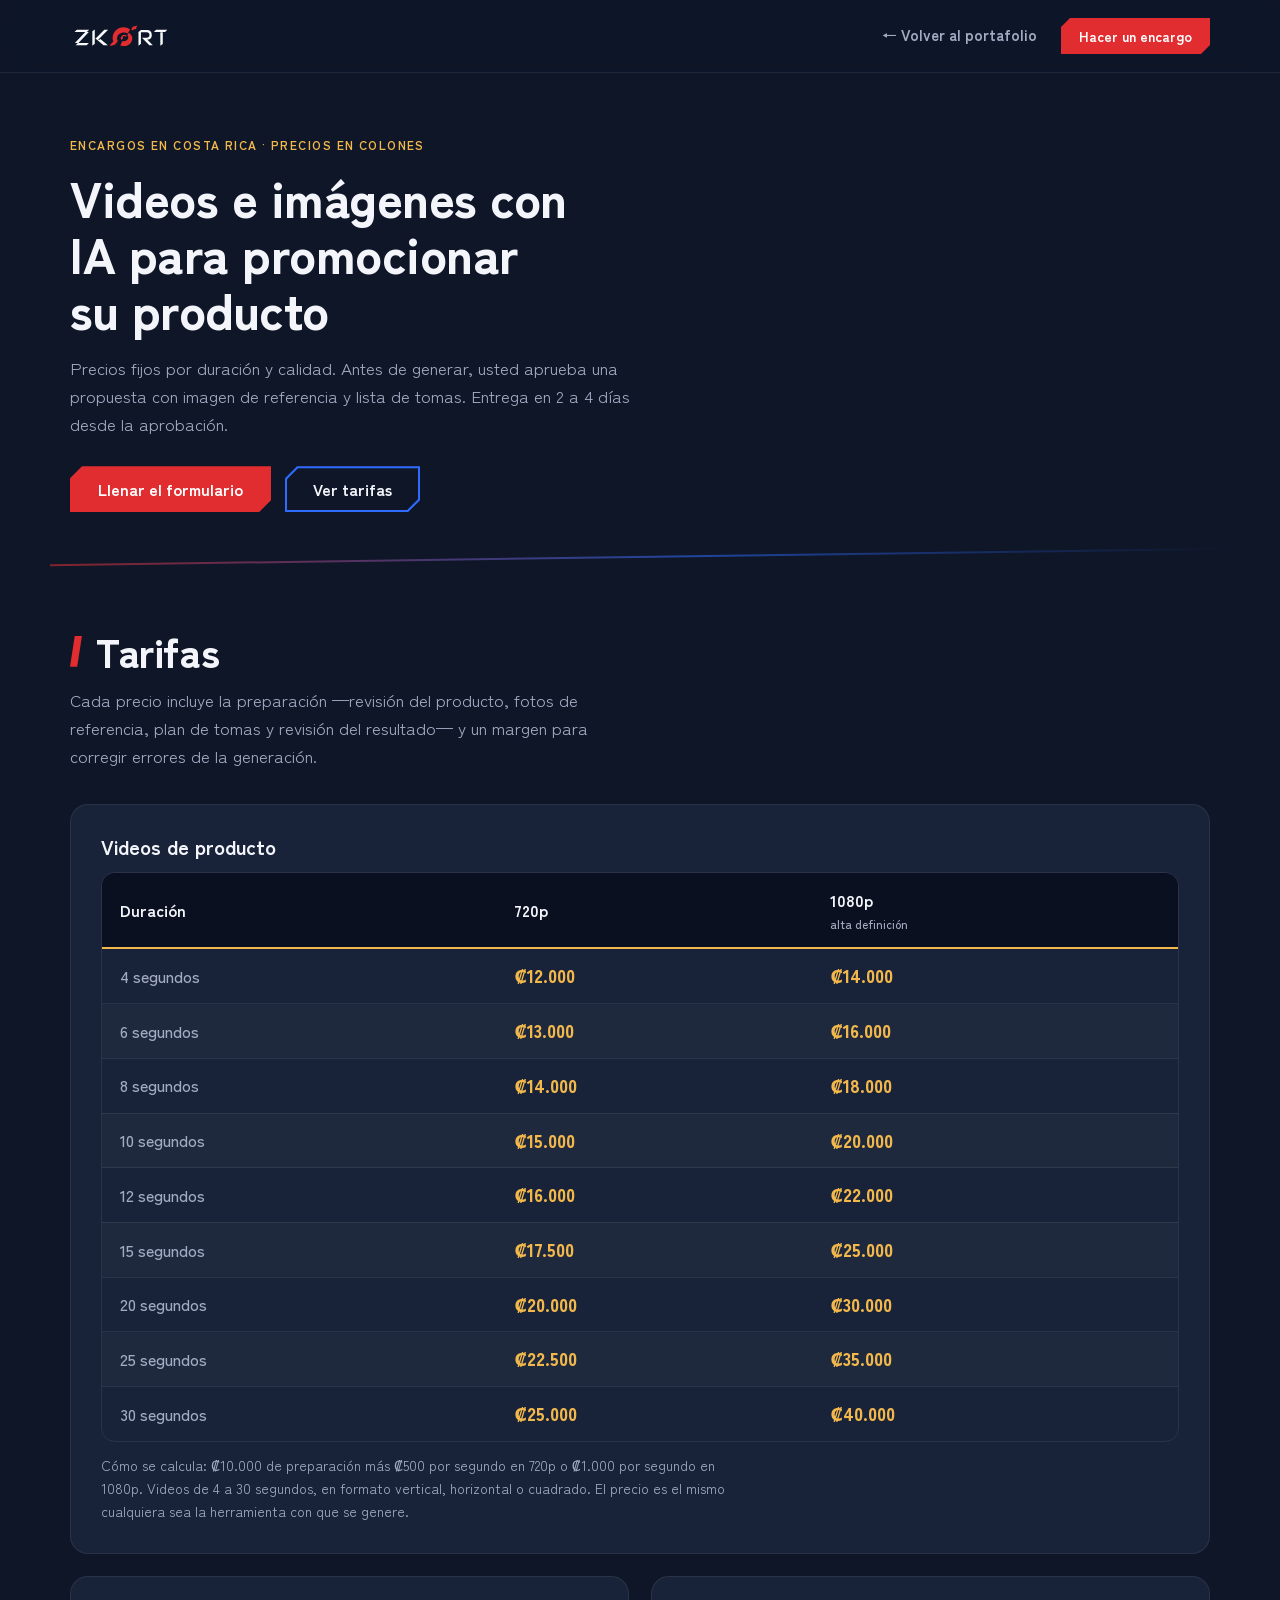
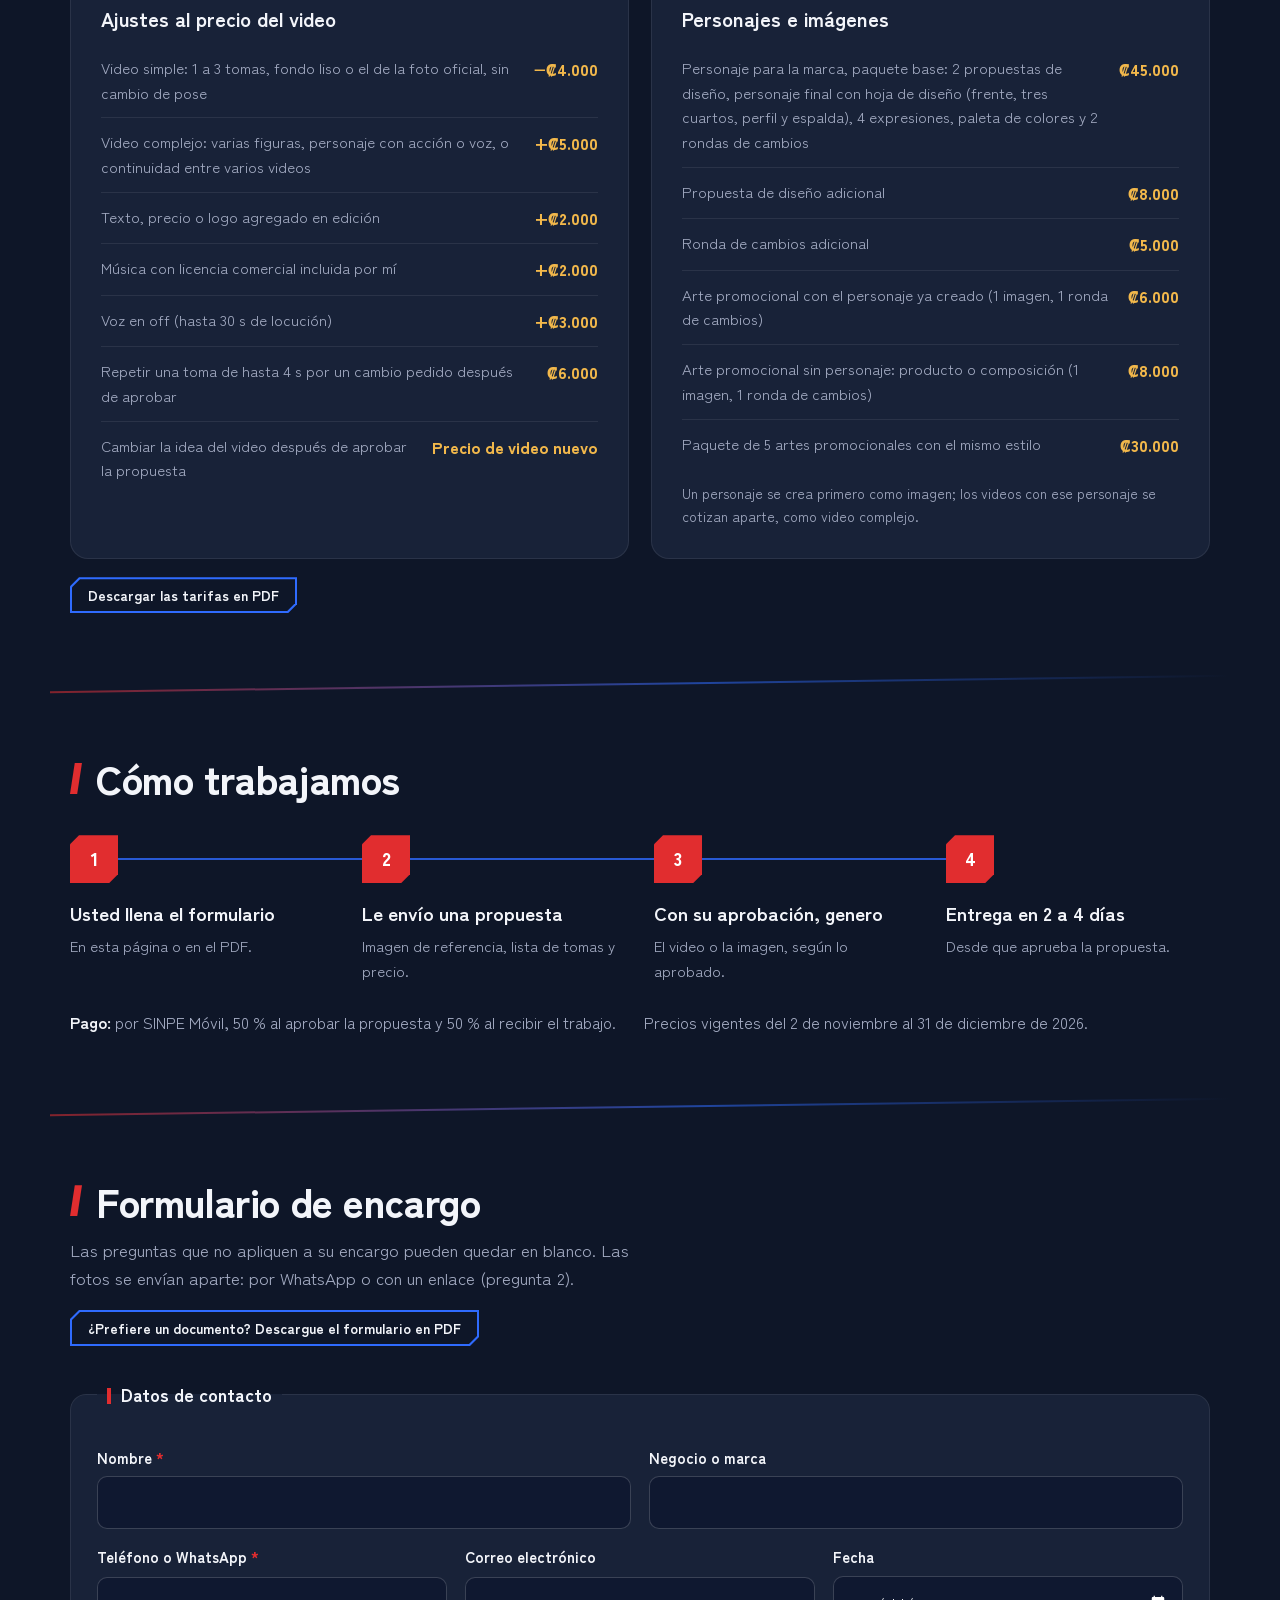
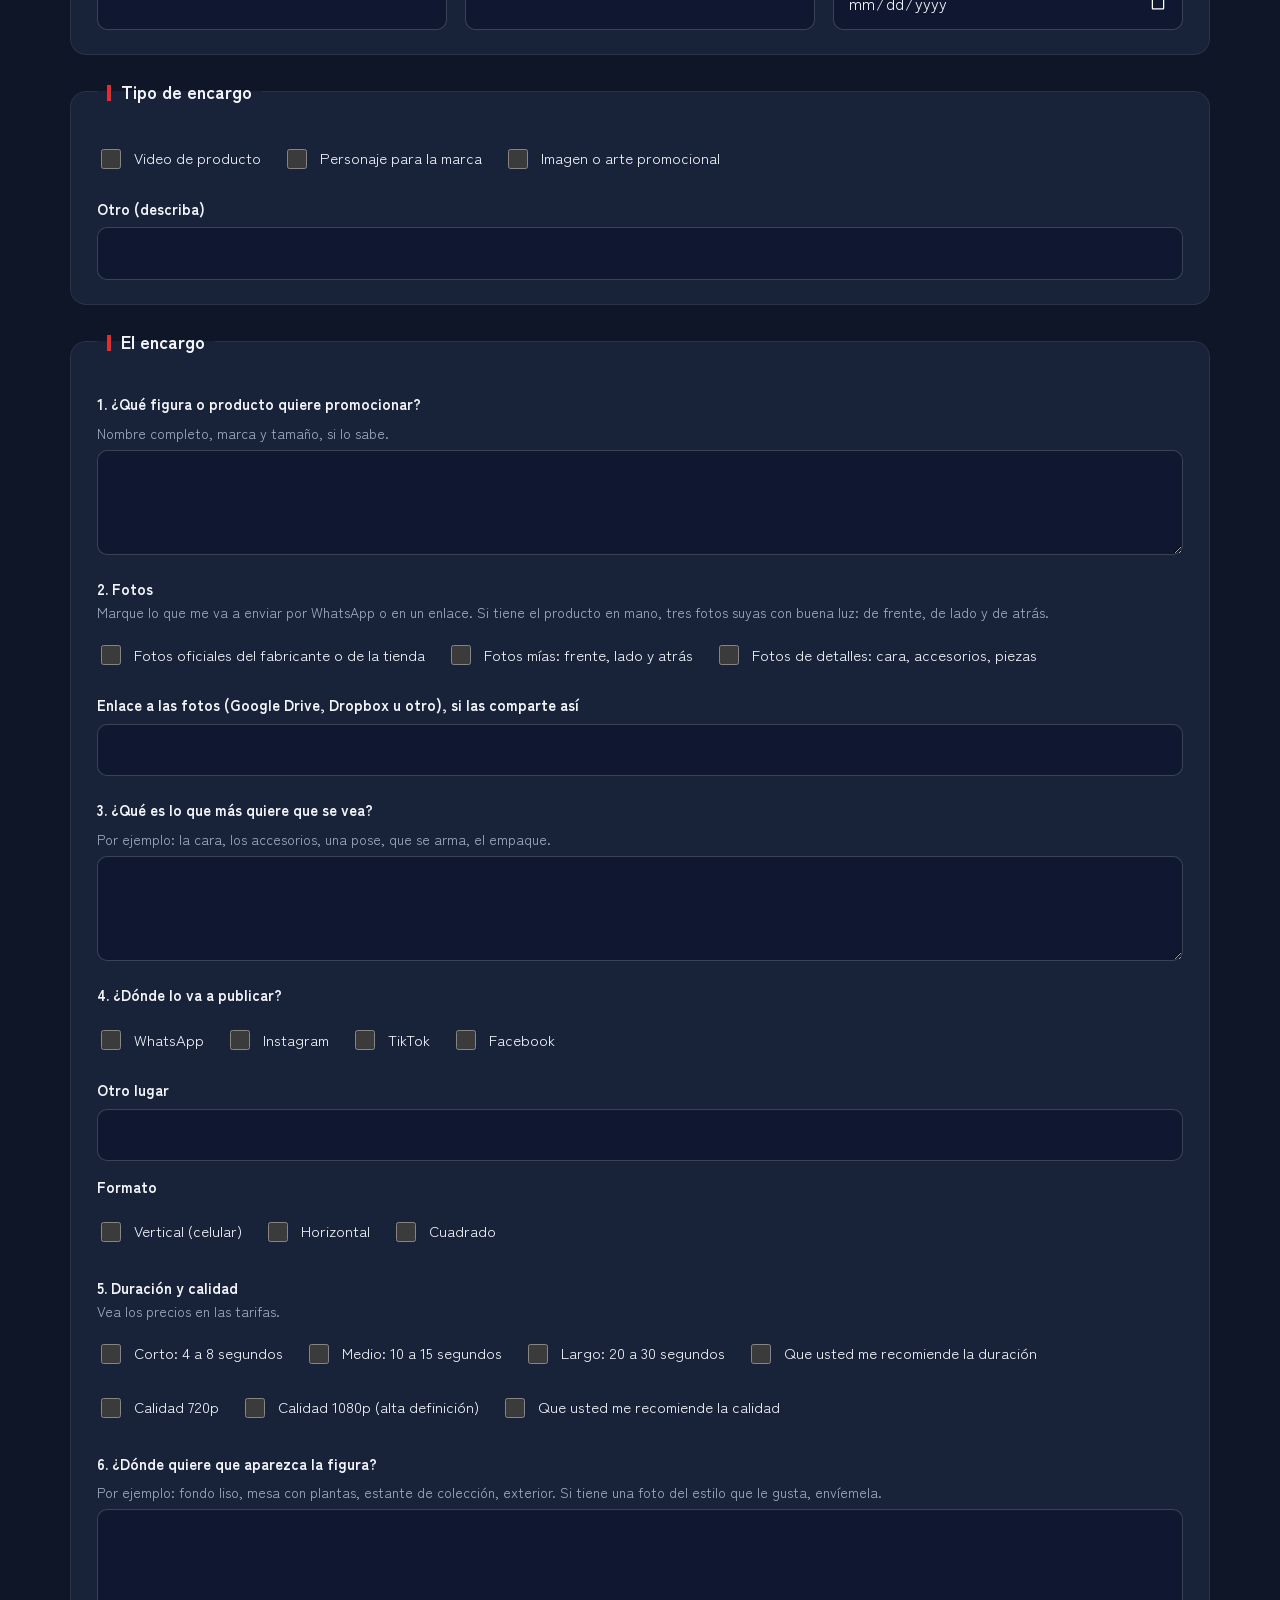
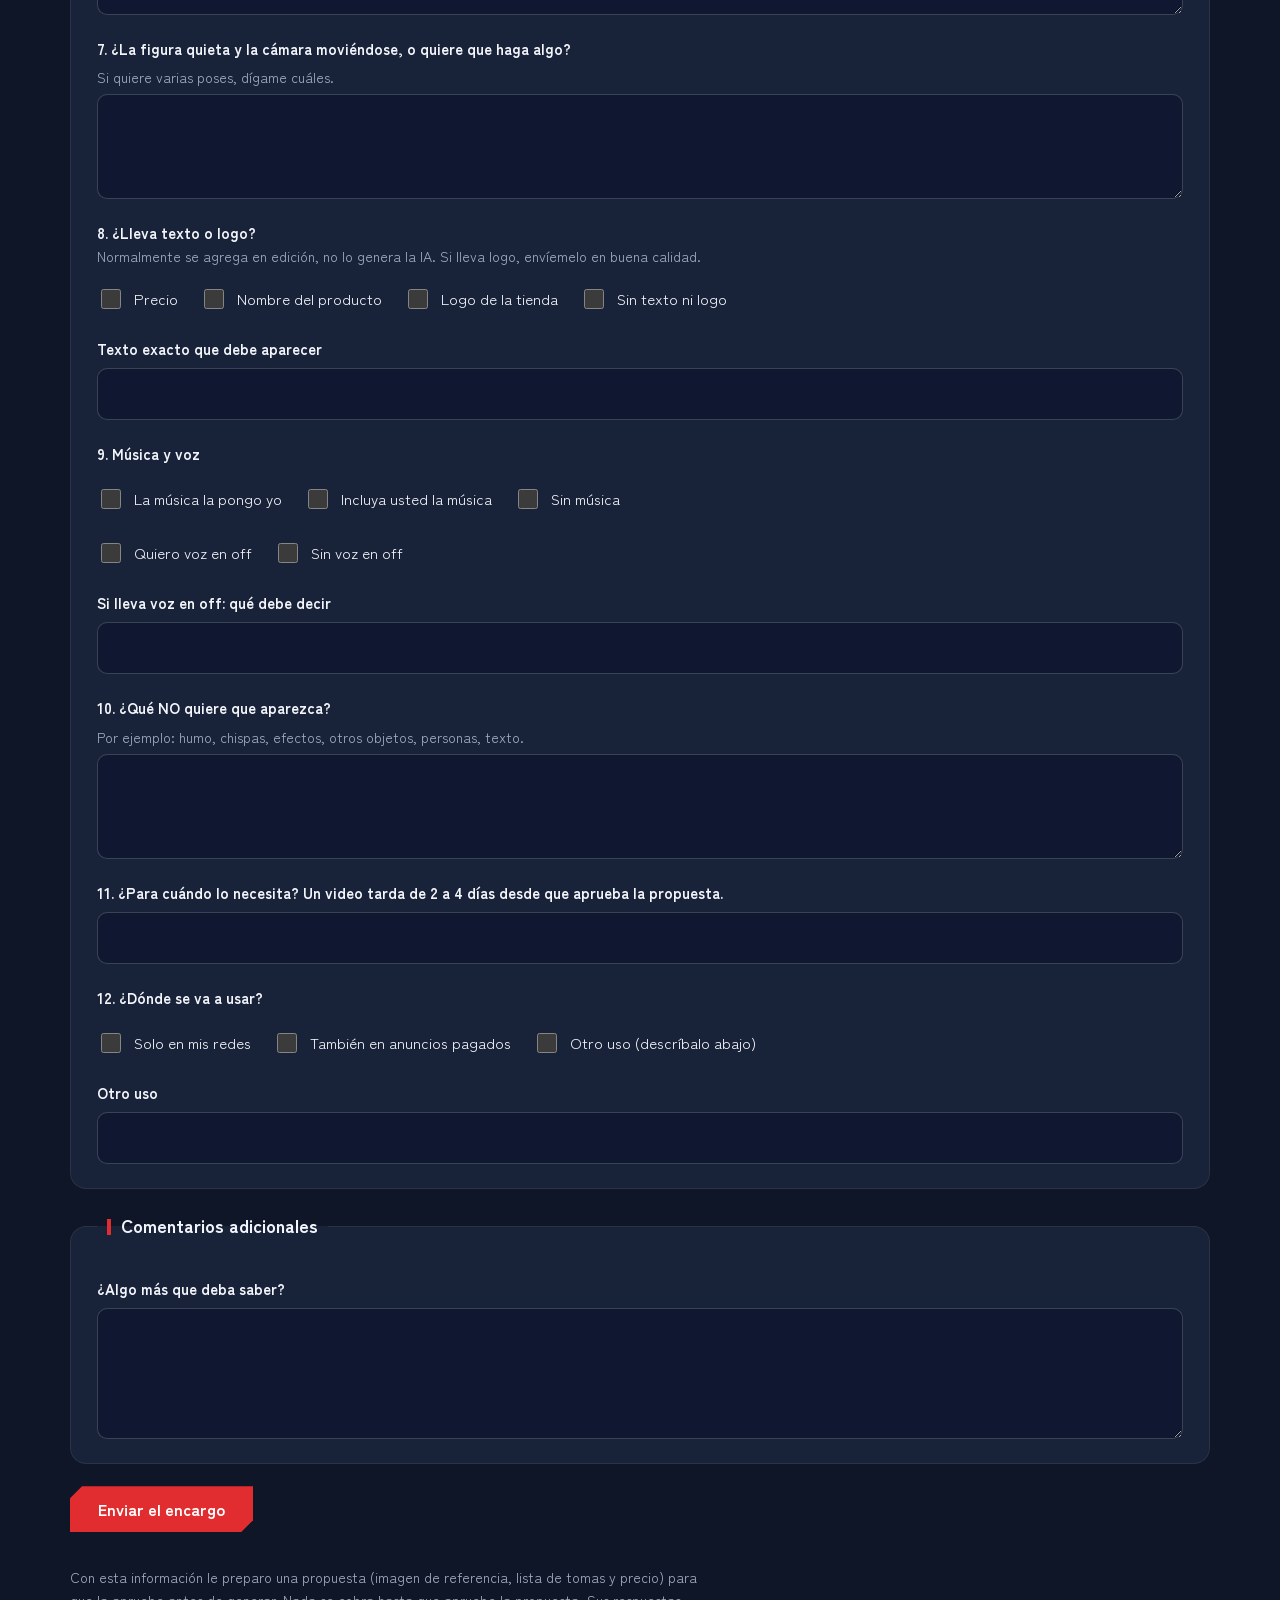
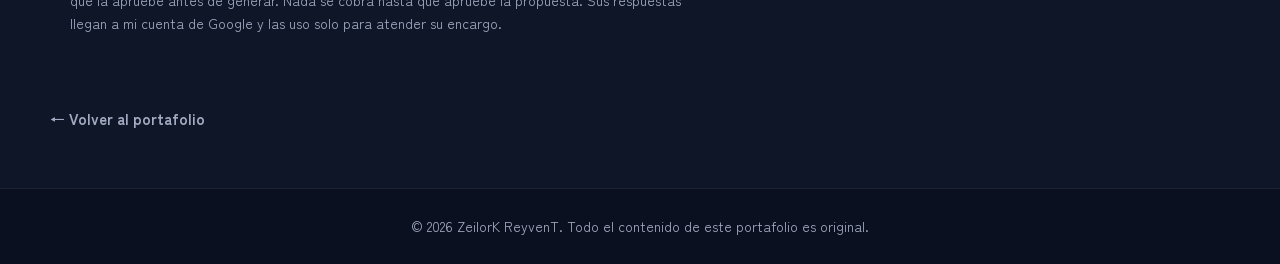
==== encargos/index.html @ 95a345d1 "Agrega la página de encargos en Costa Rica y su enlace desde el portafolio - Nueva carpeta encargos/" ====
<!DOCTYPE html>
<html lang="es">
<head>
<meta charset="utf-8">
<meta name="viewport" content="width=device-width, initial-scale=1, viewport-fit=cover">
<title>Encargos de video e imagen con IA · ZeilorK ReyvenT</title>
<meta name="description" content="Videos e imágenes con IA para promocionar productos en Costa Rica. Precios fijos en colones por duración y calidad, propuesta antes de generar y formulario de encargo en línea.">
<meta name="theme-color" content="#0E1628">
<link rel="canonical" href="https://zeilork-reyvent.github.io/encargos/">
<meta property="og:site_name" content="ZeilorK ReyvenT">
<meta property="og:title" content="Encargos de video e imagen con IA">
<meta property="og:description" content="Precios fijos en colones y formulario de encargo para promocionar sus productos.">
<meta property="og:type" content="website">
<meta property="og:url" content="https://zeilork-reyvent.github.io/encargos/">
<meta property="og:locale" content="es_LA">
<meta property="og:image" content="https://zeilork-reyvent.github.io/encargos/vista-previa.jpg">
<meta property="og:image:width" content="1200">
<meta property="og:image:height" content="630">
<meta property="og:image:alt" content="Logo de ZeilorK ReyvenT con el texto: Encargos de video e imagen con IA, Costa Rica">
<meta name="twitter:card" content="summary_large_image">
<link rel="preconnect" href="https://fonts.googleapis.com">
<link rel="preconnect" href="https://fonts.gstatic.com" crossorigin>
<link href="https://fonts.googleapis.com/css2?family=Zen+Kaku+Gothic+New:wght@400;500;700;900&display=swap" rel="stylesheet">
<style>
:root{--bg:#0E1628;--surface:#182238;--field:#0F1830;--line:rgba(255,255,255,.08);--line-2:rgba(255,255,255,.18);
  --red:#E12D2F;--blue:#2F6BFF;--gold:#F2B84B;--text:#F3F5FA;--muted:#A3ABC2;
  --font:'Zen Kaku Gothic New',system-ui,-apple-system,'Segoe UI',Roboto,sans-serif;--cut:12px;--maxw:1180px;color-scheme:dark}
*,*::before,*::after{box-sizing:border-box}
html{scroll-padding-top:84px;-webkit-text-size-adjust:100%}
@media (prefers-reduced-motion:no-preference){html{scroll-behavior:smooth}}
body{margin:0;background:var(--bg);color:var(--text);font-family:var(--font);font-size:16px;line-height:1.65;overflow-x:hidden}
h1,h2,h3{font-weight:700;line-height:1.15;margin:0}
p{margin:0}
a{color:inherit}
[hidden]{display:none!important}
.sr{position:absolute!important;width:1px;height:1px;padding:0;margin:-1px;overflow:hidden;clip:rect(0,0,0,0);white-space:nowrap;border:0}
.skip{position:absolute;left:16px;top:-60px;z-index:200;background:var(--gold);color:#1A1200;padding:10px 14px;font-weight:700;text-decoration:none;border-radius:6px}
.skip:focus{top:12px}
.wrap{max-width:var(--maxw);margin:0 auto;padding:0 20px}
/* barra superior */
.topbar{position:fixed;top:0;left:0;right:0;z-index:60;padding-top:env(safe-area-inset-top,0px);background:rgba(14,22,40,.88);-webkit-backdrop-filter:blur(14px);backdrop-filter:blur(14px);border-bottom:1px solid var(--line)}
.topbar-in{max-width:var(--maxw);margin:0 auto;padding:0 20px;height:72px;display:flex;align-items:center;gap:22px}
.brand-link{display:flex;align-items:center;min-height:44px;text-decoration:none}
.brand-link:focus-visible{outline:2px solid var(--gold);outline-offset:4px}
.brand-c{height:28px;width:102px;display:block}
.topbar-right{margin-left:auto;display:flex;align-items:center;gap:24px}
.back{color:var(--muted);text-decoration:none;font-weight:700;font-size:15px;padding:10px 0;border-bottom:2px solid transparent}
.back:hover,.back:focus-visible{color:var(--text);border-color:var(--red);outline:none}
/* botones con el corte diagonal de las letras del logo */
.btn{position:relative;display:inline-flex;align-items:center;justify-content:center;gap:10px;padding:15px 28px;font:inherit;font-weight:700;font-size:16px;line-height:1;text-decoration:none;color:#fff;background:var(--red);border:0;cursor:pointer;
  clip-path:polygon(var(--cut) 0,100% 0,100% calc(100% - var(--cut)),calc(100% - var(--cut)) 100%,0 100%,0 var(--cut));transition:transform .25s,background .25s}
.btn>span{position:relative;z-index:1}
.btn:hover{background:#C9242C;transform:translateY(-2px)}
.btn:focus-visible{outline:none;box-shadow:inset 0 0 0 3px var(--gold)}
.btn[disabled]{opacity:.6;cursor:progress;transform:none}
.btn-ghost{background:var(--blue);color:var(--text)}
.btn-ghost::before{content:"";position:absolute;inset:2px;background:var(--bg);--cut:11px;clip-path:polygon(var(--cut) 0,100% 0,100% calc(100% - var(--cut)),calc(100% - var(--cut)) 100%,0 100%,0 var(--cut))}
.btn-ghost:hover{background:#5A8AFF}
.btn-ghost:hover::before{background:#131E3A}
.btn-ghost:focus-visible{background:var(--gold);box-shadow:none}
.btn-sm{padding:11px 18px;font-size:14px;--cut:9px}
.btn-sm.btn-ghost::before{--cut:8px}
/* secciones */
main{display:block;padding-top:72px}
main:focus{outline:none}
.section{padding:70px 0}
.divider{width:min(var(--maxw),calc(100% - 40px));margin:0 auto;height:2px;background:linear-gradient(90deg,var(--red),var(--blue) 55%,rgba(47,107,255,0));opacity:.55;transform:skewY(-.8deg)}
.sec-head{max-width:760px;margin-bottom:34px}
h2.sec{display:flex;align-items:center;gap:14px;font-size:clamp(28px,4vw,40px);font-weight:900;letter-spacing:-.01em;margin-bottom:12px}
h2.sec::before{content:"";flex:none;width:12px;height:.78em;background:var(--red);clip-path:polygon(40% 0,100% 0,60% 100%,0 100%)}
.eyebrow{color:var(--gold);font-size:12px;line-height:1.5;font-weight:700;letter-spacing:.12em;text-transform:uppercase;margin-bottom:14px}
.lead{color:var(--muted);font-size:17px;max-width:64ch}
.intro{padding:64px 0 44px}
.intro h1{font-size:clamp(30px,4.6vw,50px);font-weight:900;letter-spacing:-.01em;max-width:20ch;line-height:1.12}
.intro .lead{margin-top:18px}
.actions{display:flex;flex-wrap:wrap;gap:14px;margin-top:28px}
.card{background:var(--surface);border:1px solid var(--line);border-radius:18px;padding:clamp(20px,3vw,30px)}
.card h3{font-size:20px;margin-bottom:14px}
.tbl-wrap{overflow-x:auto;border-radius:14px;border:1px solid var(--line)}
table.precios{width:100%;border-collapse:collapse;font-size:16px}
table.precios .hd{display:block;font-size:12px;font-weight:500;color:var(--muted)}
table.precios thead th{background:#0A1020;text-align:left;padding:14px 18px;font-weight:700;border-bottom:2px solid var(--gold)}
table.precios tbody th{text-align:left;font-weight:500;color:var(--muted);padding:12px 18px}
table.precios td{padding:12px 18px;color:var(--gold);font-weight:900;font-size:18px}
table.precios tbody tr:nth-child(even){background:rgba(255,255,255,.03)}
table.precios tbody tr+tr{border-top:1px solid var(--line)}
.note{color:var(--muted);font-size:14px;margin-top:12px;max-width:80ch}
.two{display:grid;gap:22px;grid-template-columns:repeat(2,minmax(0,1fr));margin-top:22px}
ul.plist{list-style:none;margin:0;padding:0}
ul.plist li{display:flex;justify-content:space-between;gap:18px;padding:12px 0;border-top:1px solid var(--line)}
ul.plist li:first-child{border-top:0}
ul.plist li span{color:var(--muted);font-size:15px}
ul.plist li strong{color:var(--gold);white-space:nowrap;font-weight:900}
.pdf-links{display:flex;flex-wrap:wrap;gap:12px;margin-top:18px}
/* cómo trabajamos */
.steps{list-style:none;margin:0;padding:0;display:grid;grid-template-columns:repeat(4,minmax(0,1fr));gap:28px}
.step{position:relative;padding-top:66px}
.step:not(:last-child)::before{content:"";position:absolute;left:24px;top:23px;width:calc(100% + 28px);height:2px;background:var(--blue);opacity:.8}
.step .n{position:absolute;top:0;left:0;width:48px;height:48px;display:grid;place-items:center;background:var(--red);color:#fff;font-weight:900;font-size:18px;--cut:9px;
  clip-path:polygon(var(--cut) 0,100% 0,100% calc(100% - var(--cut)),calc(100% - var(--cut)) 100%,0 100%,0 var(--cut));z-index:1}
.step h3{font-size:19px;line-height:1.3;margin-bottom:8px}
.step p{color:var(--muted);font-size:15px}
.pay{margin-top:26px;display:flex;flex-wrap:wrap;gap:10px 28px;color:var(--muted)}
.pay strong{color:var(--text)}
/* formulario */
form.encargo{display:grid;gap:22px}
fieldset{border:1px solid var(--line);border-radius:16px;padding:20px clamp(16px,3vw,26px) 24px;margin:0;background:var(--surface);min-width:0}
legend{font-weight:700;font-size:18px;padding:0 10px}
legend::before{content:"";display:inline-block;width:4px;height:16px;background:var(--red);margin-right:10px;vertical-align:-2px}
.field{display:grid;gap:6px;margin-top:16px}
.field label,.qlabel{font-weight:700;font-size:15px}
.hint{color:var(--muted);font-size:14px;line-height:1.5}
input[type=text],input[type=tel],input[type=email],input[type=url],input[type=date],textarea{width:100%;font:inherit;font-size:16px;color:var(--text);background:var(--field);border:1px solid var(--line-2);border-radius:10px;padding:12px 14px;min-height:46px}
textarea{resize:vertical}
input:focus-visible,textarea:focus-visible{outline:2px solid var(--gold);outline-offset:1px;border-color:transparent}
.grid2{display:grid;gap:0 18px;grid-template-columns:repeat(2,minmax(0,1fr))}
.grid3{display:grid;gap:0 18px;grid-template-columns:repeat(3,minmax(0,1fr))}
.checks{display:flex;flex-wrap:wrap;gap:6px 22px;margin-top:10px}
.chk{display:flex;align-items:center;gap:10px;min-height:44px;cursor:pointer;font-size:15px}
.chk input{width:20px;height:20px;accent-color:var(--red);flex:none}
.req{color:var(--red)}
.q{margin-top:22px}
.q:first-of-type{margin-top:6px}
.submit-row{display:flex;flex-wrap:wrap;align-items:center;gap:16px}
.status{font-weight:700}
.status.ok{color:#7BE0A1}
.status.err{color:#FF8A8A}
.gotcha{position:absolute!important;left:-9999px;width:1px;height:1px;overflow:hidden}
.back-bottom{padding:0 0 56px}
footer{border-top:1px solid var(--line);padding:26px 20px calc(26px + env(safe-area-inset-bottom,0px));text-align:center;color:var(--muted);font-size:14px;background:#0A1020}
.short{display:none}
@media (max-width:900px){.two{grid-template-columns:1fr}}
@media (max-width:840px){.steps{grid-template-columns:1fr;gap:30px}.step{padding-top:0;padding-left:72px;min-height:48px}
  .step:not(:last-child)::before{left:23px;top:24px;width:2px;height:calc(100% + 30px)}}
@media (max-width:640px){.grid2,.grid3{grid-template-columns:1fr}ul.plist li{flex-direction:column;gap:4px}
  .topbar .btn{display:none}.long{display:none}.short{display:inline}
  table.precios thead th,table.precios tbody th,table.precios td{padding:10px 12px}table.precios td{font-size:16px}table.precios tbody th{font-size:14px}}
</style>
</head>
<body>
<a class="skip" href="#contenido">Ir al contenido</a>
<header class="topbar">
  <div class="topbar-in">
    <a class="brand-link" href="../" aria-label="Volver al portafolio de ZeilorK ReyvenT"><svg xmlns="http://www.w3.org/2000/svg" xmlns:xlink="http://www.w3.org/1999/xlink" viewBox="0 0 910 250" version="1.1" role="img" aria-labelledby="brand-t" class="brand-c">
  <title id="brand-t">ZeilorK ReyvenT</title>
  <defs><path id="glyph-Z" d="       M 20,0 L 130,0 L 109,21 L -1,21 Z       M 95,20 L 127,20 L 34,119 L 2,119 Z       M 29,118 L 127,118 L 107,139 L 9,139 Z"/>

    <path id="glyph-K" d="       M 22,-1 L 22,126 L 0,143 L 0,13 Z       M 107,0 L 141,0 L 57,84 L 52,91 L 44,91 L 37,84 L 25,83 Z       M 72,82 L 139,139 L 100,139 L 44,91 L 60,91 Z"/>

    <path id="glyph-R" d="       M 22,3 L 22,126 L 0,143 L 0,20 Z       M 19,3 L 78,3       C 102,3 119,20 119,46       C 119,69 110,87 80,88       L 47,88 L 31,71 L 74,71       C 88,71 98,61 98,46       C 98,32 89,22 74,22       L 22,22 L 22,3 Z       M 46,88 L 78,88 L 128,138 L 97,138 Z"/>

    <path id="glyph-T" d="       M 19,1 L 119,1 L 100,21 L 0,21 Z       M 57,22 L 79,22 L 79,127 L 57,142 Z"/>
  <g id="symbol-Enmeria-V2-U-geometry" fill="#E12D2F">
    <path d="M 52,786 L 194,635              C 139,480 180,311 329,192              C 472,78 675,82 820,190              L 734,340              C 633,279 504,290 414,361              C 325,432 310,539 361,624              L 265,748 L 137,800 Z"/>
    <path d="M 802,331 L 835,365              C 916,446 925,568 857,672              C 773,801 609,837 458,787              L 528,616              C 616,649 705,610 740,538              C 765,487 751,438 712,405              L 768,318 Z"/>
    <path d="M 685,415              C 631,374 554,383 507,431              C 465,474 461,535 492,583              L 557,517              C 544,496 547,468 567,450              C 591,429 626,432 652,453              L 670,469 Z"/>
    <path d="M 918,88 L 1082,47 L 1038,174              L 958,196 L 900,230 L 864,178 Z"/>
  </g>
</defs>
  <g id="compact-integrated-canonical" transform="translate(41 69)">
    <use id="component-symbol-U" transform="translate(298.5 -48) scale(0.24)" href="#symbol-Enmeria-V2-U-geometry" xlink:href="#symbol-Enmeria-V2-U-geometry"/>
    <g id="component-letters-ZKRT" fill="#F7F8FA">
      <use x="0" y="0" href="#glyph-Z" xlink:href="#glyph-Z"/>
      <use x="158" y="0" href="#glyph-K" xlink:href="#glyph-K"/>
      <use x="570" y="0" href="#glyph-R" xlink:href="#glyph-R"/>
      <use x="708" y="0" href="#glyph-T" xlink:href="#glyph-T"/>
    </g>
  </g>
</svg></a>
    <div class="topbar-right">
      <a class="back" href="../">← <span class="long">Volver al portafolio</span><span class="short">Portafolio</span></a>
      <a class="btn btn-sm" href="#formulario"><span>Hacer un encargo</span></a>
    </div>
  </div>
</header>

<main id="contenido" tabindex="-1">
  <section class="intro">
    <div class="wrap">
      <p class="eyebrow">Encargos en Costa Rica · precios en colones</p>
      <h1>Videos e imágenes con IA para promocionar su producto</h1>
      <p class="lead">Precios fijos por duración y calidad. Antes de generar, usted aprueba una propuesta con imagen de referencia y lista de tomas. Entrega en 2 a 4 días desde la aprobación.</p>
      <div class="actions">
        <a class="btn" href="#formulario"><span>Llenar el formulario</span></a>
        <a class="btn btn-ghost" href="#tarifas"><span>Ver tarifas</span></a>
      </div>
    </div>
  </section>

  <div class="divider" aria-hidden="true"></div>

  <section class="section" id="tarifas">
    <div class="wrap">
      <div class="sec-head">
        <h2 class="sec">Tarifas</h2>
        <p class="lead">Cada precio incluye la preparación —revisión del producto, fotos de referencia, plan de tomas y revisión del resultado— y un margen para corregir errores de la generación.</p>
      </div>
      <div class="card">
        <h3>Videos de producto</h3>
        <div class="tbl-wrap">
          <table class="precios">
            <caption class="sr">Precio de un video de producto según su duración y su calidad</caption>
            <thead><tr><th scope="col">Duración</th><th scope="col">720p</th><th scope="col">1080p <span class="hd">alta definición</span></th></tr></thead>
            <tbody>
<tr><th scope="row">4 segundos</th><td>₡12.000</td><td>₡14.000</td></tr>
<tr><th scope="row">6 segundos</th><td>₡13.000</td><td>₡16.000</td></tr>
<tr><th scope="row">8 segundos</th><td>₡14.000</td><td>₡18.000</td></tr>
<tr><th scope="row">10 segundos</th><td>₡15.000</td><td>₡20.000</td></tr>
<tr><th scope="row">12 segundos</th><td>₡16.000</td><td>₡22.000</td></tr>
<tr><th scope="row">15 segundos</th><td>₡17.500</td><td>₡25.000</td></tr>
<tr><th scope="row">20 segundos</th><td>₡20.000</td><td>₡30.000</td></tr>
<tr><th scope="row">25 segundos</th><td>₡22.500</td><td>₡35.000</td></tr>
<tr><th scope="row">30 segundos</th><td>₡25.000</td><td>₡40.000</td></tr>
            </tbody>
          </table>
        </div>
        <p class="note">Cómo se calcula: ₡10.000 de preparación más ₡500 por segundo en 720p o ₡1.000 por segundo en 1080p. Videos de 4 a 30 segundos, en formato vertical, horizontal o cuadrado. El precio es el mismo cualquiera sea la herramienta con que se genere.</p>
      </div>
      <div class="two">
        <div class="card">
          <h3>Ajustes al precio del video</h3>
          <ul class="plist">
<li><span>Video simple: 1 a 3 tomas, fondo liso o el de la foto oficial, sin cambio de pose</span><strong>−₡4.000</strong></li>
<li><span>Video complejo: varias figuras, personaje con acción o voz, o continuidad entre varios videos</span><strong>+₡5.000</strong></li>
<li><span>Texto, precio o logo agregado en edición</span><strong>+₡2.000</strong></li>
<li><span>Música con licencia comercial incluida por mí</span><strong>+₡2.000</strong></li>
<li><span>Voz en off (hasta 30 s de locución)</span><strong>+₡3.000</strong></li>
<li><span>Repetir una toma de hasta 4 s por un cambio pedido después de aprobar</span><strong>₡6.000</strong></li>
            <li><span>Cambiar la idea del video después de aprobar la propuesta</span><strong>Precio de video nuevo</strong></li>
          </ul>
        </div>
        <div class="card">
          <h3>Personajes e imágenes</h3>
          <ul class="plist">
<li><span>Personaje para la marca, paquete base: 2 propuestas de diseño, personaje final con hoja de diseño (frente, tres cuartos, perfil y espalda), 4 expresiones, paleta de colores y 2 rondas de cambios</span><strong>₡45.000</strong></li>
<li><span>Propuesta de diseño adicional</span><strong>₡8.000</strong></li>
<li><span>Ronda de cambios adicional</span><strong>₡5.000</strong></li>
<li><span>Arte promocional con el personaje ya creado (1 imagen, 1 ronda de cambios)</span><strong>₡6.000</strong></li>
<li><span>Arte promocional sin personaje: producto o composición (1 imagen, 1 ronda de cambios)</span><strong>₡8.000</strong></li>
<li><span>Paquete de 5 artes promocionales con el mismo estilo</span><strong>₡30.000</strong></li>
          </ul>
          <p class="note">Un personaje se crea primero como imagen; los videos con ese personaje se cotizan aparte, como video complejo.</p>
        </div>
      </div>
      <div class="pdf-links">
        <a class="btn btn-ghost btn-sm" href="Tarifas_videos_e_imagenes_IA.pdf" download><span>Descargar las tarifas en PDF</span></a>
      </div>
    </div>
  </section>

  <div class="divider" aria-hidden="true"></div>

  <section class="section" id="proceso">
    <div class="wrap">
      <div class="sec-head"><h2 class="sec">Cómo trabajamos</h2></div>
      <ol class="steps">
        <li class="step"><span class="n">1</span><h3>Usted llena el formulario</h3><p>En esta página o en el PDF.</p></li>
        <li class="step"><span class="n">2</span><h3>Le envío una propuesta</h3><p>Imagen de referencia, lista de tomas y precio.</p></li>
        <li class="step"><span class="n">3</span><h3>Con su aprobación, genero</h3><p>El video o la imagen, según lo aprobado.</p></li>
        <li class="step"><span class="n">4</span><h3>Entrega en 2 a 4 días</h3><p>Desde que aprueba la propuesta.</p></li>
      </ol>
      <div class="pay">
        <p><strong>Pago:</strong> por SINPE Móvil, 50 % al aprobar la propuesta y 50 % al recibir el trabajo.</p>
        <p>Precios vigentes del 2 de noviembre al 31 de diciembre de 2026.</p>
      </div>
    </div>
  </section>

  <div class="divider" aria-hidden="true"></div>

  <section class="section" id="formulario">
    <div class="wrap">
      <div class="sec-head">
        <h2 class="sec">Formulario de encargo</h2>
        <p class="lead">Las preguntas que no apliquen a su encargo pueden quedar en blanco. Las fotos se envían aparte: por WhatsApp o con un enlace (pregunta 2).</p>
        <div class="pdf-links">
          <a class="btn btn-ghost btn-sm" href="Formulario_de_encargo.pdf" download><span>¿Prefiere un documento? Descargue el formulario en PDF</span></a>
        </div>
      </div>

      <form class="encargo" id="form-encargo" action="TU_URL_DE_APPS_SCRIPT" method="POST" accept-charset="UTF-8">
        <div class="gotcha" aria-hidden="true"><label>No llenar este campo<input type="text" name="_gotcha" tabindex="-1" autocomplete="off"></label></div>

        <fieldset>
          <legend>Datos de contacto</legend>
          <div class="grid2">
            <div class="field"><label for="f01">Nombre <span class="req" aria-hidden="true">*</span></label><input id="f01" name="Nombre" type="text" maxlength="500" required autocomplete="name"></div>
            <div class="field"><label for="f02">Negocio o marca</label><input id="f02" name="Negocio o marca" type="text" maxlength="500" autocomplete="organization"></div>
          </div>
          <div class="grid3">
            <div class="field"><label for="f03">Teléfono o WhatsApp <span class="req" aria-hidden="true">*</span></label><input id="f03" name="Teléfono o WhatsApp" type="tel" maxlength="500" required autocomplete="tel"></div>
            <div class="field"><label for="f04">Correo electrónico</label><input id="f04" name="Correo electrónico" type="email" maxlength="500" autocomplete="email"></div>
            <div class="field"><label for="f05">Fecha</label><input id="f05" name="Fecha" type="date" maxlength="500"></div>
          </div>
        </fieldset>

        <fieldset>
          <legend>Tipo de encargo</legend>
          <div class="checks" role="group" aria-label="Tipo de encargo">
            <label class="chk"><input type="checkbox" name="Tipo de encargo" value="Video de producto"><span>Video de producto</span></label>
            <label class="chk"><input type="checkbox" name="Tipo de encargo" value="Personaje para la marca"><span>Personaje para la marca</span></label>
            <label class="chk"><input type="checkbox" name="Tipo de encargo" value="Imagen o arte promocional"><span>Imagen o arte promocional</span></label>
          </div>
          <div class="field"><label for="f06">Otro (describa)</label><input id="f06" name="Otro tipo de encargo" type="text" maxlength="500"></div>
        </fieldset>

        <fieldset>
          <legend>El encargo</legend>
          <div class="q"><div class="field"><label for="f07">1. ¿Qué figura o producto quiere promocionar?</label><span class="hint" id="f07h">Nombre completo, marca y tamaño, si lo sabe.</span><textarea id="f07" name="1. Producto" rows="3" maxlength="3000" aria-describedby="f07h"></textarea></div></div>
          <div class="q">
            <p class="qlabel">2. Fotos</p>
            <p class="hint">Marque lo que me va a enviar por WhatsApp o en un enlace. Si tiene el producto en mano, tres fotos suyas con buena luz: de frente, de lado y de atrás.</p>
            <div class="checks">
              <label class="chk"><input type="checkbox" name="2. Fotos" value="Fotos oficiales"><span>Fotos oficiales del fabricante o de la tienda</span></label>
              <label class="chk"><input type="checkbox" name="2. Fotos" value="Fotos propias (frente, lado y atrás)"><span>Fotos mías: frente, lado y atrás</span></label>
              <label class="chk"><input type="checkbox" name="2. Fotos" value="Fotos de detalles"><span>Fotos de detalles: cara, accesorios, piezas</span></label>
            </div>
            <div class="field"><label for="f08">Enlace a las fotos (Google Drive, Dropbox u otro), si las comparte así</label><input id="f08" name="2. Enlace a las fotos" type="url" maxlength="500"></div>
          </div>
          <div class="q"><div class="field"><label for="f09">3. ¿Qué es lo que más quiere que se vea?</label><span class="hint" id="f09h">Por ejemplo: la cara, los accesorios, una pose, que se arma, el empaque.</span><textarea id="f09" name="3. Qué destacar" rows="3" maxlength="3000" aria-describedby="f09h"></textarea></div></div>
          <div class="q">
            <p class="qlabel">4. ¿Dónde lo va a publicar?</p>
            <div class="checks">
              <label class="chk"><input type="checkbox" name="4. Publicación" value="WhatsApp"><span>WhatsApp</span></label><label class="chk"><input type="checkbox" name="4. Publicación" value="Instagram"><span>Instagram</span></label><label class="chk"><input type="checkbox" name="4. Publicación" value="TikTok"><span>TikTok</span></label><label class="chk"><input type="checkbox" name="4. Publicación" value="Facebook"><span>Facebook</span></label>
            </div>
            <div class="field"><label for="f10">Otro lugar</label><input id="f10" name="4. Otro lugar" type="text" maxlength="500"></div>
            <p class="qlabel" style="margin-top:14px">Formato</p>
            <div class="checks">
              <label class="chk"><input type="checkbox" name="4. Formato" value="Vertical (celular)"><span>Vertical (celular)</span></label><label class="chk"><input type="checkbox" name="4. Formato" value="Horizontal"><span>Horizontal</span></label><label class="chk"><input type="checkbox" name="4. Formato" value="Cuadrado"><span>Cuadrado</span></label>
            </div>
          </div>
          <div class="q">
            <p class="qlabel">5. Duración y calidad</p>
            <p class="hint">Vea los precios en las tarifas.</p>
            <div class="checks">
              <label class="chk"><input type="checkbox" name="5. Duración" value="Corto: 4 a 8 s"><span>Corto: 4 a 8 segundos</span></label><label class="chk"><input type="checkbox" name="5. Duración" value="Medio: 10 a 15 s"><span>Medio: 10 a 15 segundos</span></label><label class="chk"><input type="checkbox" name="5. Duración" value="Largo: 20 a 30 s"><span>Largo: 20 a 30 segundos</span></label><label class="chk"><input type="checkbox" name="5. Duración" value="Que me recomiende"><span>Que usted me recomiende la duración</span></label>
            </div>
            <div class="checks">
              <label class="chk"><input type="checkbox" name="5. Calidad" value="720p"><span>Calidad 720p</span></label><label class="chk"><input type="checkbox" name="5. Calidad" value="1080p"><span>Calidad 1080p (alta definición)</span></label><label class="chk"><input type="checkbox" name="5. Calidad" value="Que me recomiende"><span>Que usted me recomiende la calidad</span></label>
            </div>
          </div>
          <div class="q"><div class="field"><label for="f11">6. ¿Dónde quiere que aparezca la figura?</label><span class="hint" id="f11h">Por ejemplo: fondo liso, mesa con plantas, estante de colección, exterior. Si tiene una foto del estilo que le gusta, envíemela.</span><textarea id="f11" name="6. Fondo y ambiente" rows="3" maxlength="3000" aria-describedby="f11h"></textarea></div></div>
          <div class="q"><div class="field"><label for="f12">7. ¿La figura quieta y la cámara moviéndose, o quiere que haga algo?</label><span class="hint" id="f12h">Si quiere varias poses, dígame cuáles.</span><textarea id="f12" name="7. Pose y acción" rows="3" maxlength="3000" aria-describedby="f12h"></textarea></div></div>
          <div class="q">
            <p class="qlabel">8. ¿Lleva texto o logo?</p>
            <p class="hint">Normalmente se agrega en edición, no lo genera la IA. Si lleva logo, envíemelo en buena calidad.</p>
            <div class="checks">
              <label class="chk"><input type="checkbox" name="8. Texto y logo" value="Precio"><span>Precio</span></label><label class="chk"><input type="checkbox" name="8. Texto y logo" value="Nombre del producto"><span>Nombre del producto</span></label><label class="chk"><input type="checkbox" name="8. Texto y logo" value="Logo de la tienda"><span>Logo de la tienda</span></label><label class="chk"><input type="checkbox" name="8. Texto y logo" value="Sin texto ni logo"><span>Sin texto ni logo</span></label>
            </div>
            <div class="field"><label for="f13">Texto exacto que debe aparecer</label><input id="f13" name="8. Texto exacto" type="text" maxlength="500"></div>
          </div>
          <div class="q">
            <p class="qlabel">9. Música y voz</p>
            <div class="checks">
              <label class="chk"><input type="checkbox" name="9. Música" value="La pone el cliente"><span>La música la pongo yo</span></label><label class="chk"><input type="checkbox" name="9. Música" value="Incluida por usted"><span>Incluya usted la música</span></label><label class="chk"><input type="checkbox" name="9. Música" value="Sin música"><span>Sin música</span></label>
            </div>
            <div class="checks">
              <label class="chk"><input type="checkbox" name="9. Voz en off" value="Sí"><span>Quiero voz en off</span></label><label class="chk"><input type="checkbox" name="9. Voz en off" value="No"><span>Sin voz en off</span></label>
            </div>
            <div class="field"><label for="f14">Si lleva voz en off: qué debe decir</label><input id="f14" name="9. Texto de la voz en off" type="text" maxlength="500"></div>
          </div>
          <div class="q"><div class="field"><label for="f15">10. ¿Qué NO quiere que aparezca?</label><span class="hint" id="f15h">Por ejemplo: humo, chispas, efectos, otros objetos, personas, texto.</span><textarea id="f15" name="10. Qué NO quiere" rows="3" maxlength="3000" aria-describedby="f15h"></textarea></div></div>
          <div class="q"><div class="field"><label for="f16">11. ¿Para cuándo lo necesita? Un video tarda de 2 a 4 días desde que aprueba la propuesta.</label><input id="f16" name="11. Fecha de entrega deseada" type="text" maxlength="500"></div></div>
          <div class="q">
            <p class="qlabel">12. ¿Dónde se va a usar?</p>
            <div class="checks">
              <label class="chk"><input type="checkbox" name="12. Uso" value="Solo en mis redes"><span>Solo en mis redes</span></label><label class="chk"><input type="checkbox" name="12. Uso" value="También en anuncios pagados"><span>También en anuncios pagados</span></label><label class="chk"><input type="checkbox" name="12. Uso" value="Otro uso"><span>Otro uso (descríbalo abajo)</span></label>
            </div>
            <div class="field"><label for="f17">Otro uso</label><input id="f17" name="12. Otro uso" type="text" maxlength="500"></div>
          </div>
        </fieldset>

        <fieldset class="cond" data-tipo="Personaje para la marca">
          <legend>Solo si pidió un personaje para la marca</legend>
          <div class="q"><div class="field"><label for="f18">13. ¿Qué representa el negocio y a quién le vende? ¿Qué personalidad debe tener el personaje?</label><span class="hint" id="f18h">Por ejemplo: serio, juguetón, elegante, nostálgico.</span><textarea id="f18" name="13. Negocio y personalidad" rows="3" maxlength="3000" aria-describedby="f18h"></textarea></div></div>
          <div class="q"><div class="field"><label for="f19">14. ¿Humano, animal, criatura, robot u objeto? ¿Qué estilo: anime, caricatura, realista, chibi?</label><span class="hint" id="f19h">Los ejemplos de estilo sirven solo como referencia, no para copiar.</span><textarea id="f19" name="14. Tipo y estilo" rows="3" maxlength="3000" aria-describedby="f19h"></textarea></div></div>
          <div class="q"><div class="field"><label for="f20">15. ¿Cuáles son los colores del negocio? Envíeme el logo y, si la tiene, su paleta.</label><input id="f20" name="15. Colores del negocio" type="text" maxlength="500"></div></div>
          <div class="q"><div class="field"><label for="f21">16. ¿Dónde se va a usar el personaje? Por ejemplo: perfil, historias, videos, stickers, empaques.</label><input id="f21" name="16. Usos del personaje" type="text" maxlength="500"></div></div>
          <div class="q">
            <p class="qlabel">17. El paquete base incluye 2 propuestas de diseño y 2 rondas de cambios. ¿Quiere propuestas adicionales?</p>
            <div class="checks">
              <label class="chk"><input type="checkbox" name="17. Propuestas" value="Con el paquete base es suficiente"><span>Con el paquete base es suficiente</span></label><label class="chk"><input type="checkbox" name="17. Propuestas" value="Quiero propuestas adicionales"><span>Quiero propuestas adicionales</span></label>
            </div>
            <div class="field"><label for="f22">¿Cuántas adicionales?</label><input id="f22" name="17. Cuántas adicionales" type="text" maxlength="500"></div>
          </div>
          <div class="q"><div class="field"><label for="f23">18. ¿El personaje habla? Si habla, ¿cómo suena: edad aproximada, tono, acento?</label><input id="f23" name="18. Voz del personaje" type="text" maxlength="500"></div></div>
        </fieldset>

        <fieldset class="cond" data-tipo="Imagen o arte promocional">
          <legend>Solo si pidió una imagen o arte promocional</legend>
          <div class="q">
            <p class="qlabel">19. Formato</p>
            <div class="checks">
              <label class="chk"><input type="checkbox" name="19. Formato de la imagen" value="Historia 9:16"><span>Historia 9:16</span></label><label class="chk"><input type="checkbox" name="19. Formato de la imagen" value="Publicación 1:1"><span>Publicación 1:1</span></label><label class="chk"><input type="checkbox" name="19. Formato de la imagen" value="Publicación 4:5"><span>Publicación 4:5</span></label><label class="chk"><input type="checkbox" name="19. Formato de la imagen" value="Portada 16:9"><span>Portada 16:9</span></label>
            </div>
            <div class="field"><label for="f24">Otro formato o uso impreso</label><input id="f24" name="19. Otro formato" type="text" maxlength="500"></div>
          </div>
          <div class="q"><div class="field"><label for="f25">20. ¿Cuántas imágenes y de qué?</label><span class="hint" id="f25h">Por ejemplo: una por producto, una composición con varios, variaciones de una misma.</span><textarea id="f25" name="20. Cantidad y contenido" rows="3" maxlength="3000" aria-describedby="f25h"></textarea></div></div>
          <div class="q"><div class="field"><label for="f26">21. ¿Lleva texto? Escriba el texto exacto y dónde va.</label><textarea id="f26" name="21. Texto de la imagen" rows="3" maxlength="3000"></textarea></div></div>
        </fieldset>

        <fieldset>
          <legend>Comentarios adicionales</legend>
          <div class="field"><label for="f27">¿Algo más que deba saber?</label><textarea id="f27" name="Comentarios" rows="4" maxlength="3000"></textarea></div>
        </fieldset>

        <div class="submit-row">
          <button class="btn" type="submit"><span>Enviar el encargo</span></button>
          <p class="status" id="form-status" role="status" aria-live="polite"></p>
        </div>
        <p class="note">Con esta información le preparo una propuesta (imagen de referencia, lista de tomas y precio) para que la apruebe antes de generar. Nada se cobra hasta que apruebe la propuesta. Sus respuestas llegan a mi cuenta de Google y las uso solo para atender su encargo.</p>
      </form>
    </div>
  </section>

  <div class="wrap back-bottom"><a class="back" href="../">← Volver al portafolio</a></div>
</main>

<footer>© 2026 ZeilorK ReyvenT. Todo el contenido de este portafolio es original.</footer>

<script>
(function(){
  var form = document.getElementById('form-encargo');
  var status = document.getElementById('form-status');
  var boton = form.querySelector('button[type="submit"]');
  var tipos = form.querySelectorAll('input[name="Tipo de encargo"]');
  var conds = form.querySelectorAll('fieldset.cond');
  function sync(){
    var marcados = Array.prototype.filter.call(tipos, function(t){ return t.checked; }).map(function(t){ return t.value; });
    Array.prototype.forEach.call(conds, function(fs){ fs.hidden = marcados.indexOf(fs.getAttribute('data-tipo')) === -1; });
  }
  Array.prototype.forEach.call(tipos, function(t){ t.addEventListener('change', sync); });
  sync();

  function aviso(clase, texto){ status.className = 'status' + (clase ? ' ' + clase : ''); status.textContent = texto; }

  form.addEventListener('submit', function(ev){
    ev.preventDefault();
    var destino = form.getAttribute('action');
    if (destino.indexOf('TU_URL_DE_APPS_SCRIPT') !== -1) {
      aviso('err', 'El envío en línea todavía no está activo. Descargue el formulario en PDF y envíemelo por WhatsApp.');
      return;
    }
    var marcados = Array.prototype.some.call(tipos, function(t){ return t.checked; });
    if (!marcados && !form.querySelector('[name="Otro tipo de encargo"]').value.trim()) {
      aviso('err', 'Marque al menos un tipo de encargo.');
      tipos[0].focus();
      return;
    }
    // Une en una sola respuesta las casillas que comparten pregunta y omite lo que quedó en blanco.
    var unido = {}, orden = [];
    new FormData(form).forEach(function(valor, clave){
      valor = String(valor).trim();
      if (!valor) return;
      if (Object.prototype.hasOwnProperty.call(unido, clave)) { unido[clave] += ', ' + valor; }
      else { unido[clave] = valor; orden.push(clave); }
    });
    var cuerpo = new URLSearchParams();
    orden.forEach(function(clave){ cuerpo.append(clave, unido[clave]); });
    boton.disabled = true;
    aviso('', 'Enviando…');
    // Google responde desde otro dominio; con "no-cors" el envío llega igual, aunque la página no pueda leer la respuesta.
    fetch(destino, { method: 'POST', mode: 'no-cors', body: cuerpo })
      .then(function(){
        form.reset(); sync();
        aviso('ok', 'Recibido. Le escribo pronto con la propuesta.');
      })
      .catch(function(){
        aviso('err', 'No se pudo enviar. Revise su conexión e intente de nuevo, o descargue el formulario en PDF.');
      })
      .then(function(){ boton.disabled = false; });
  });
})();
</script>
</body>
</html>
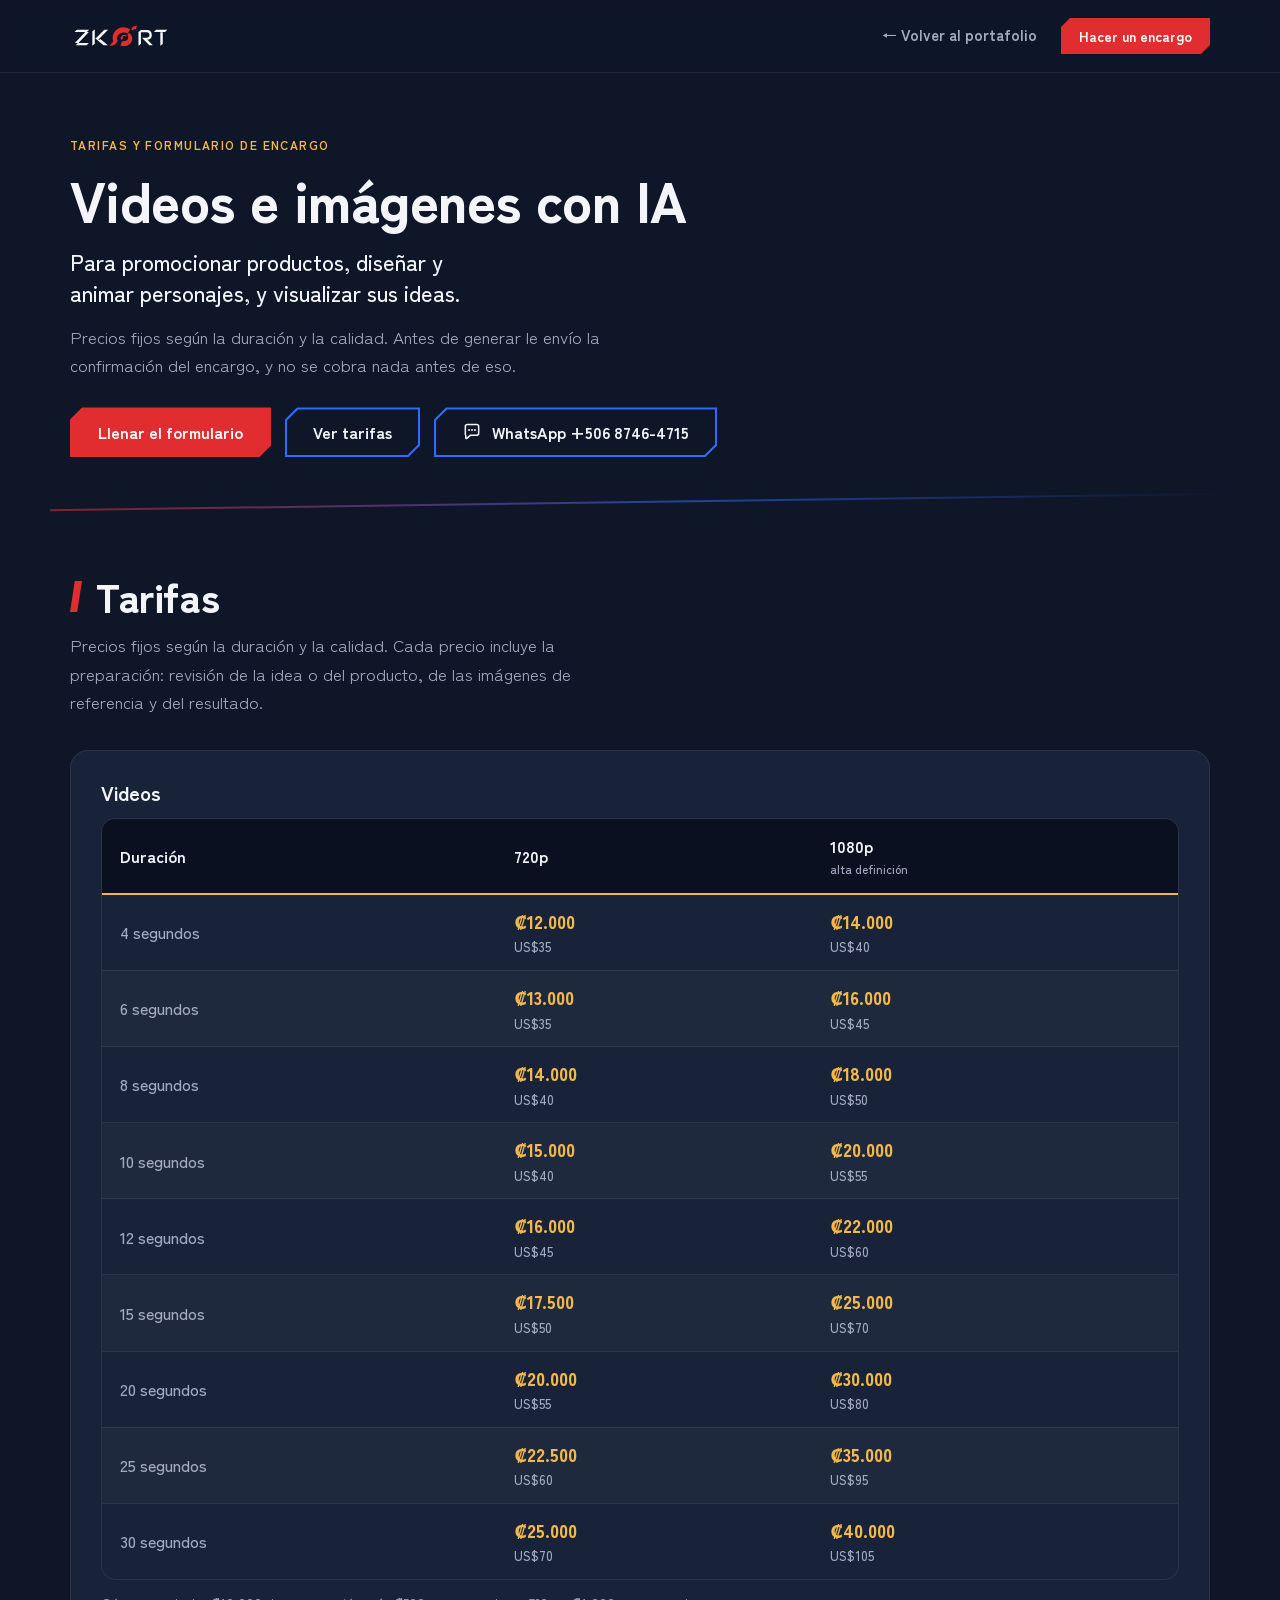
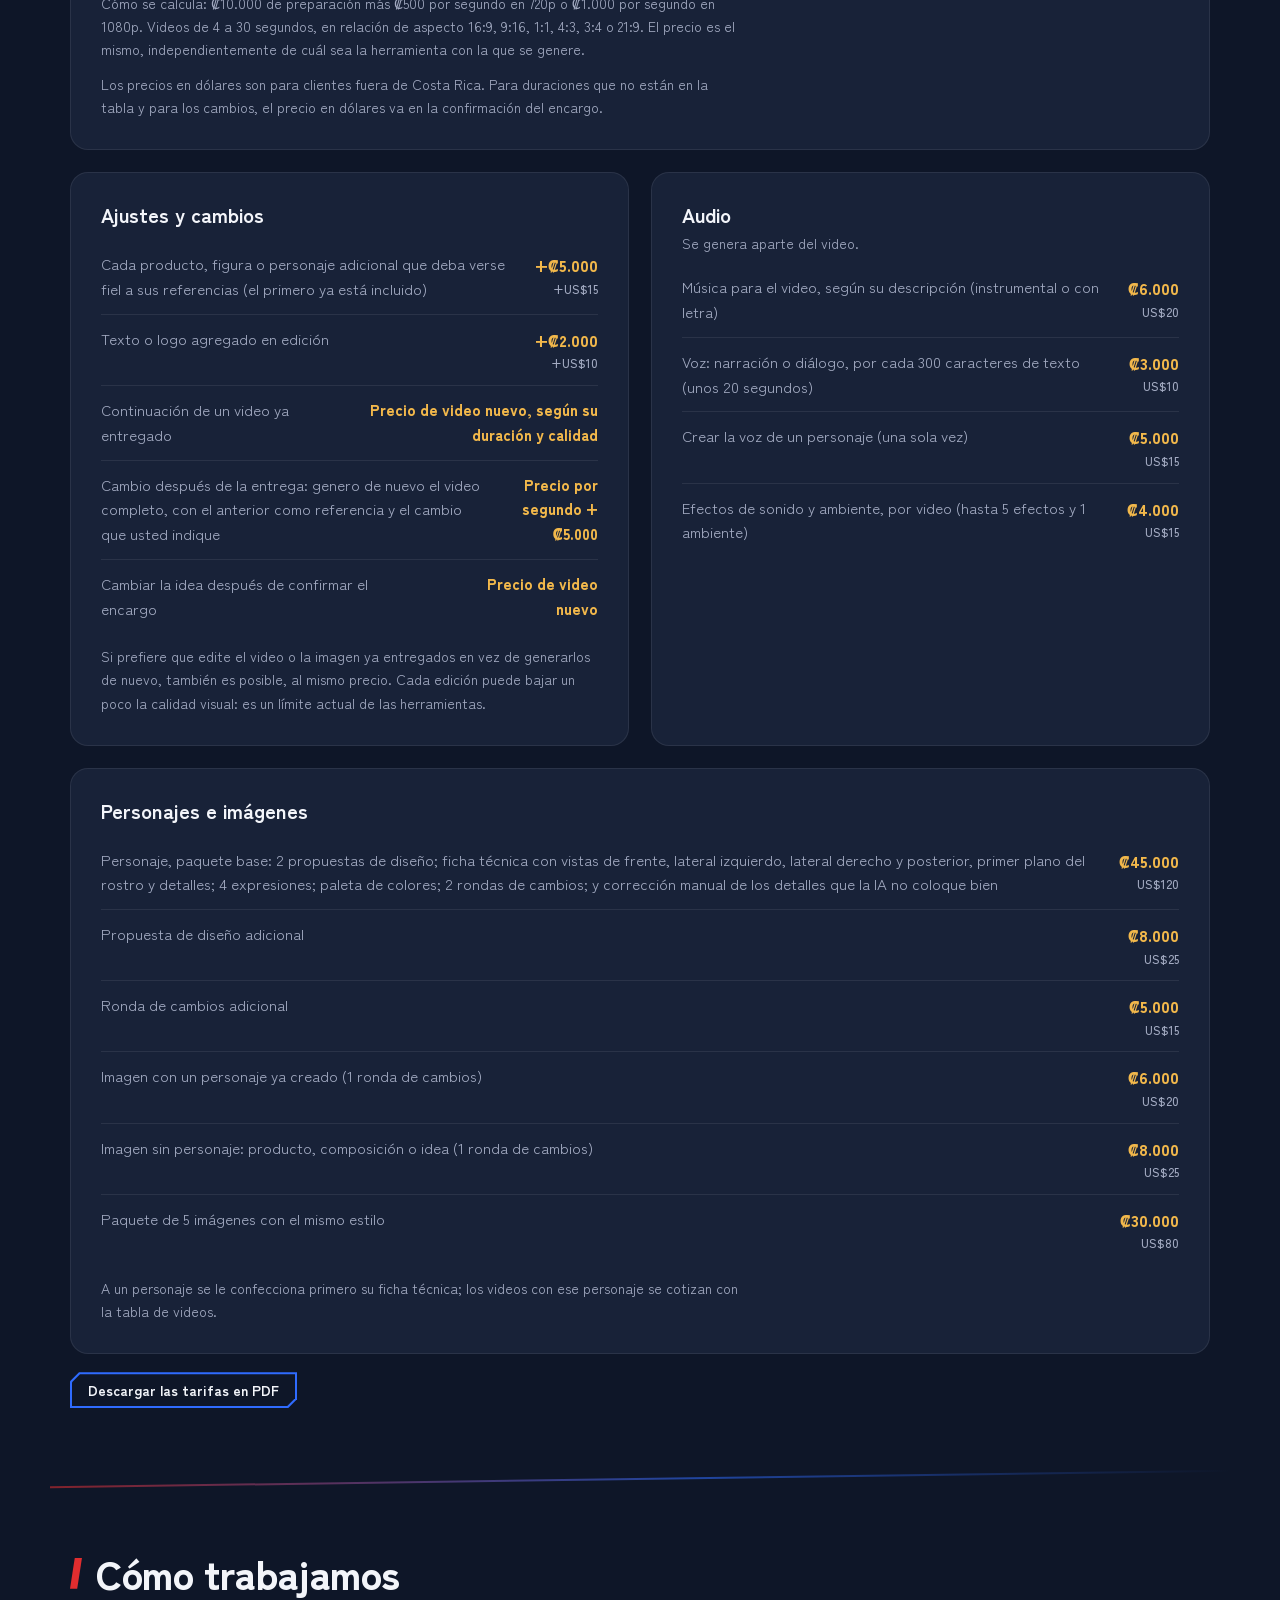
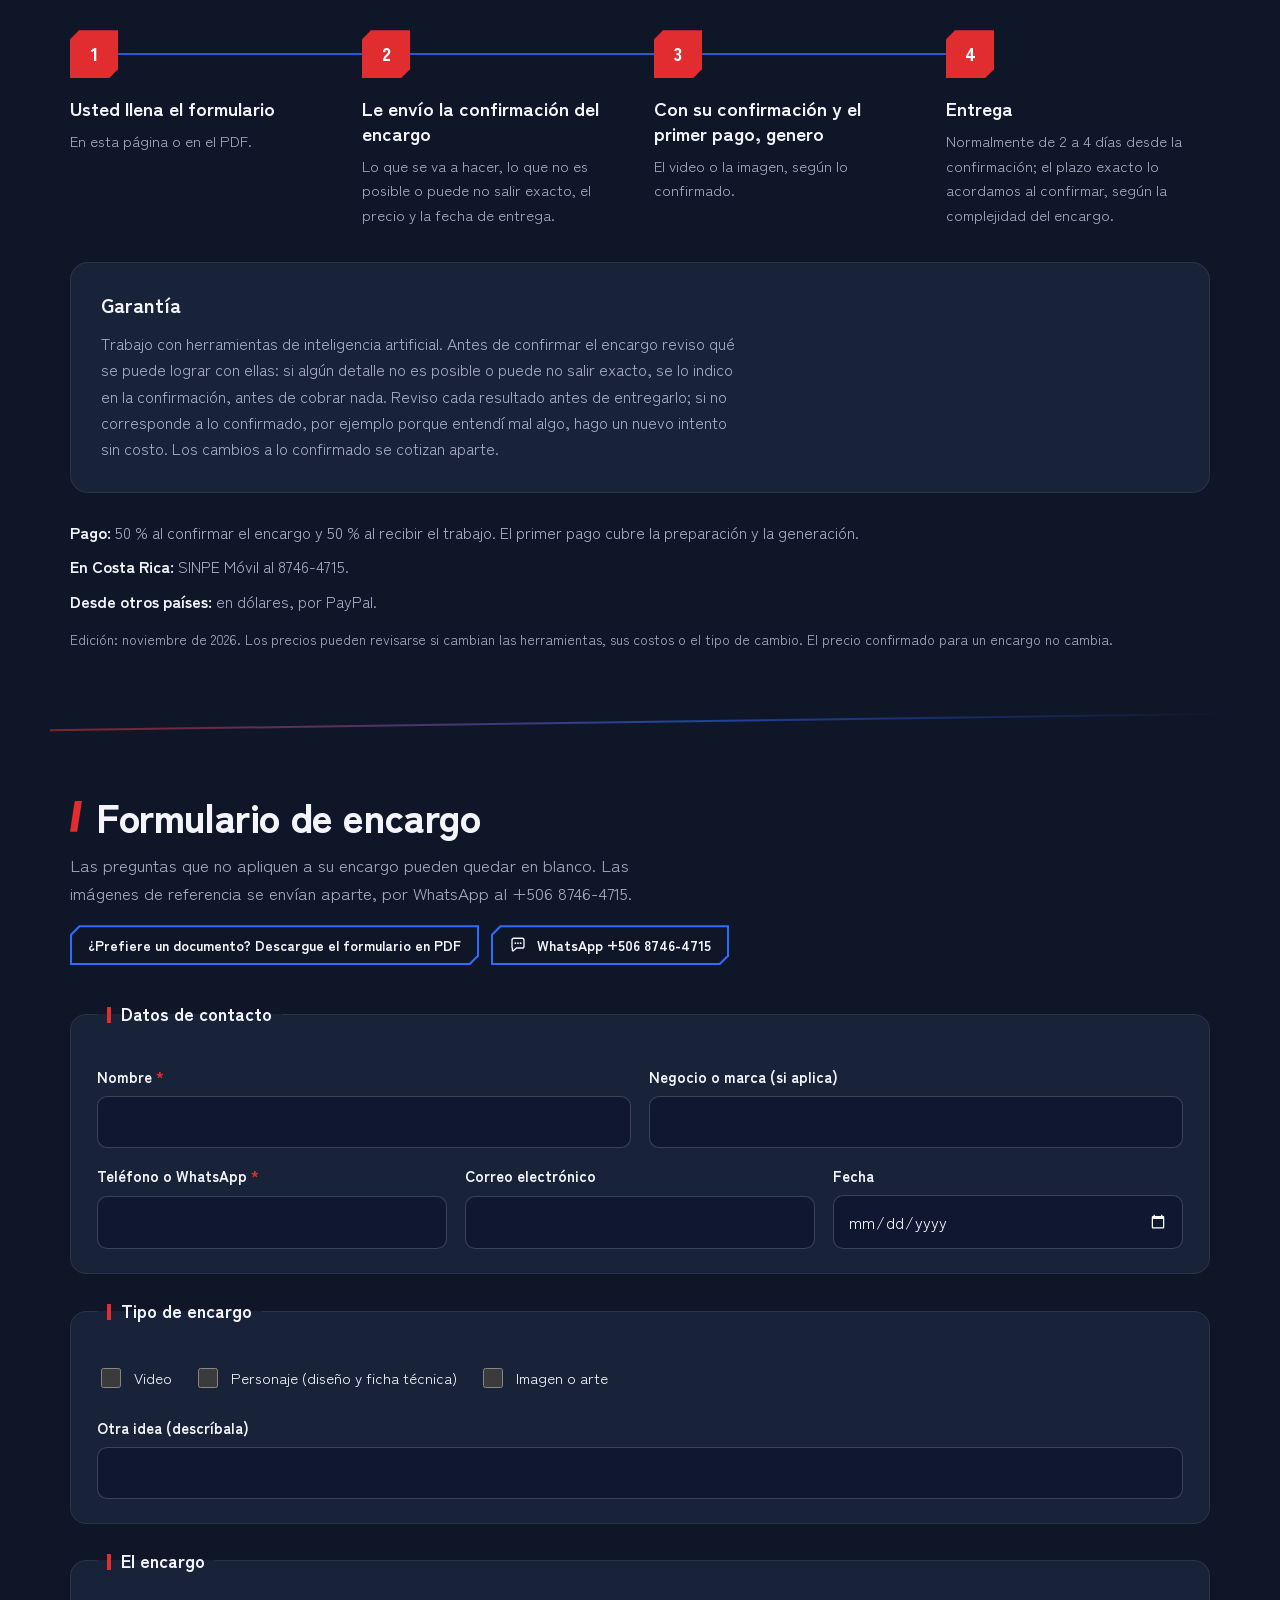
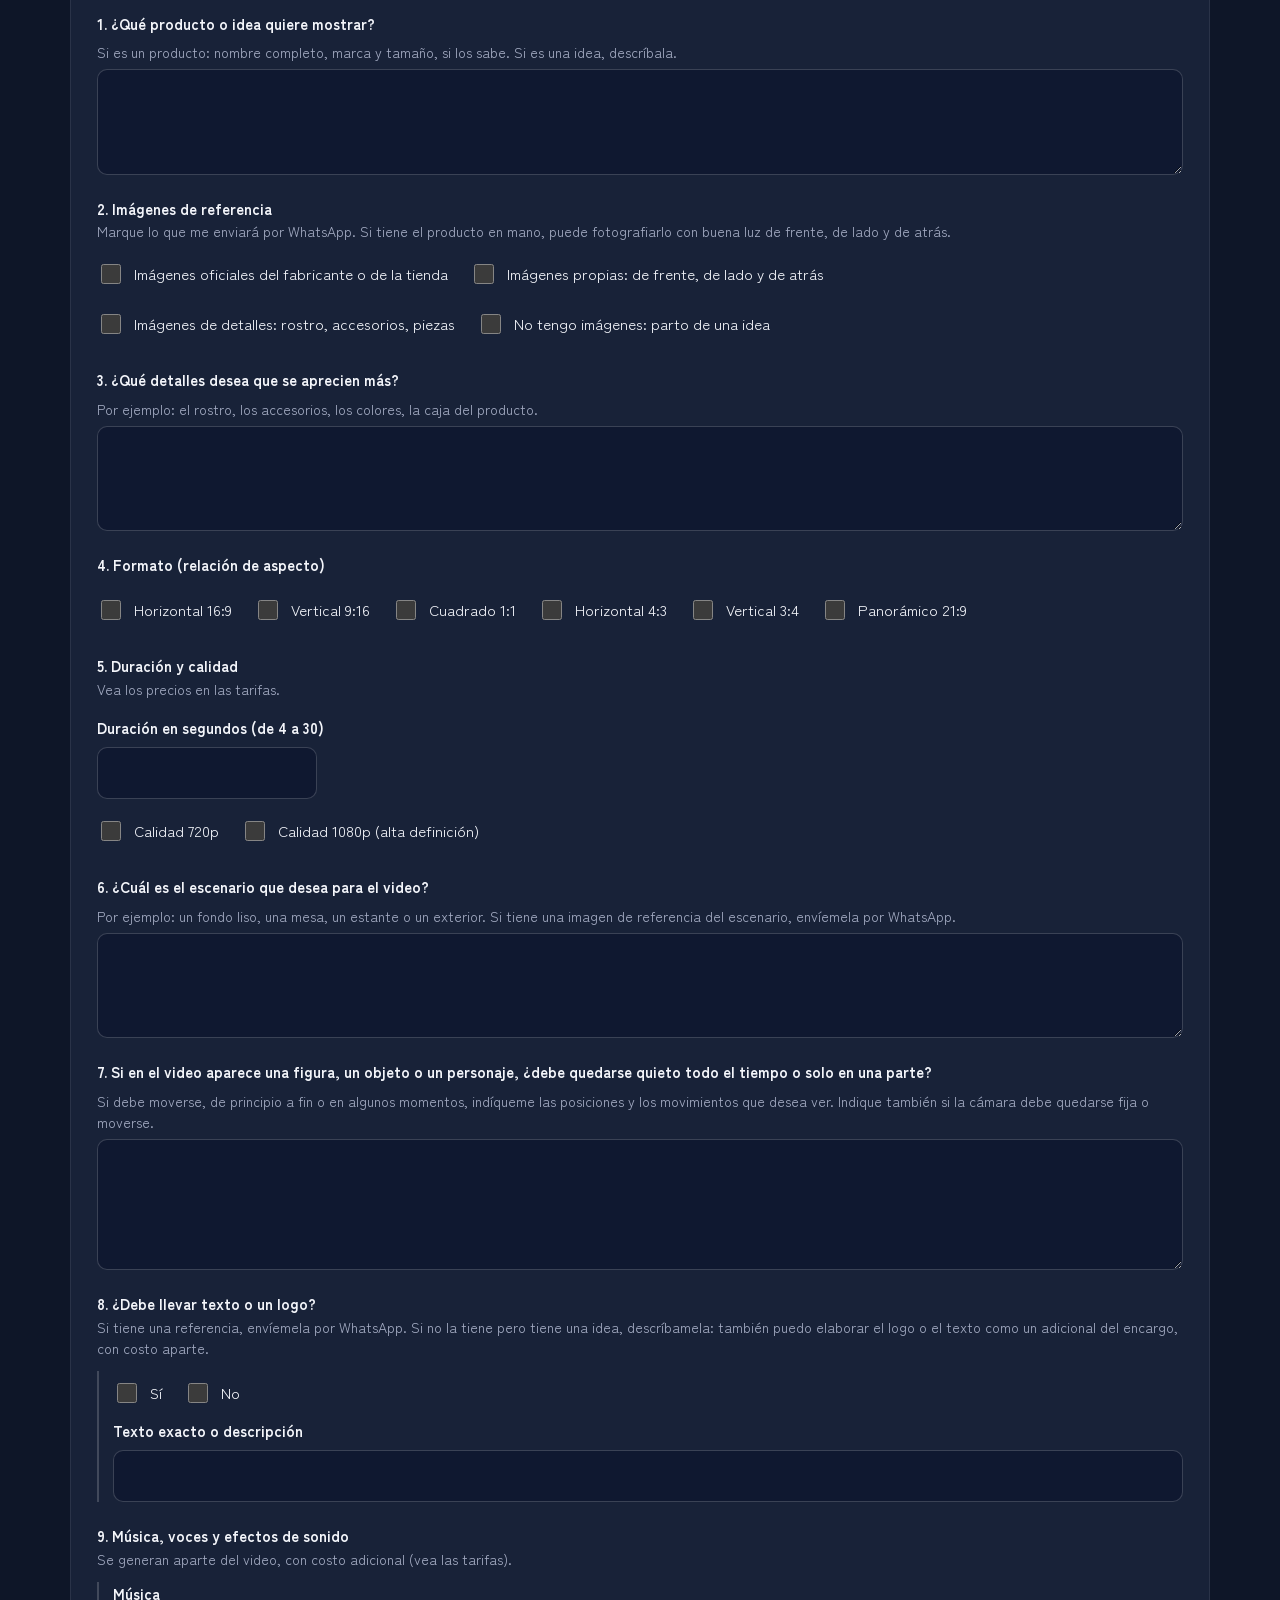
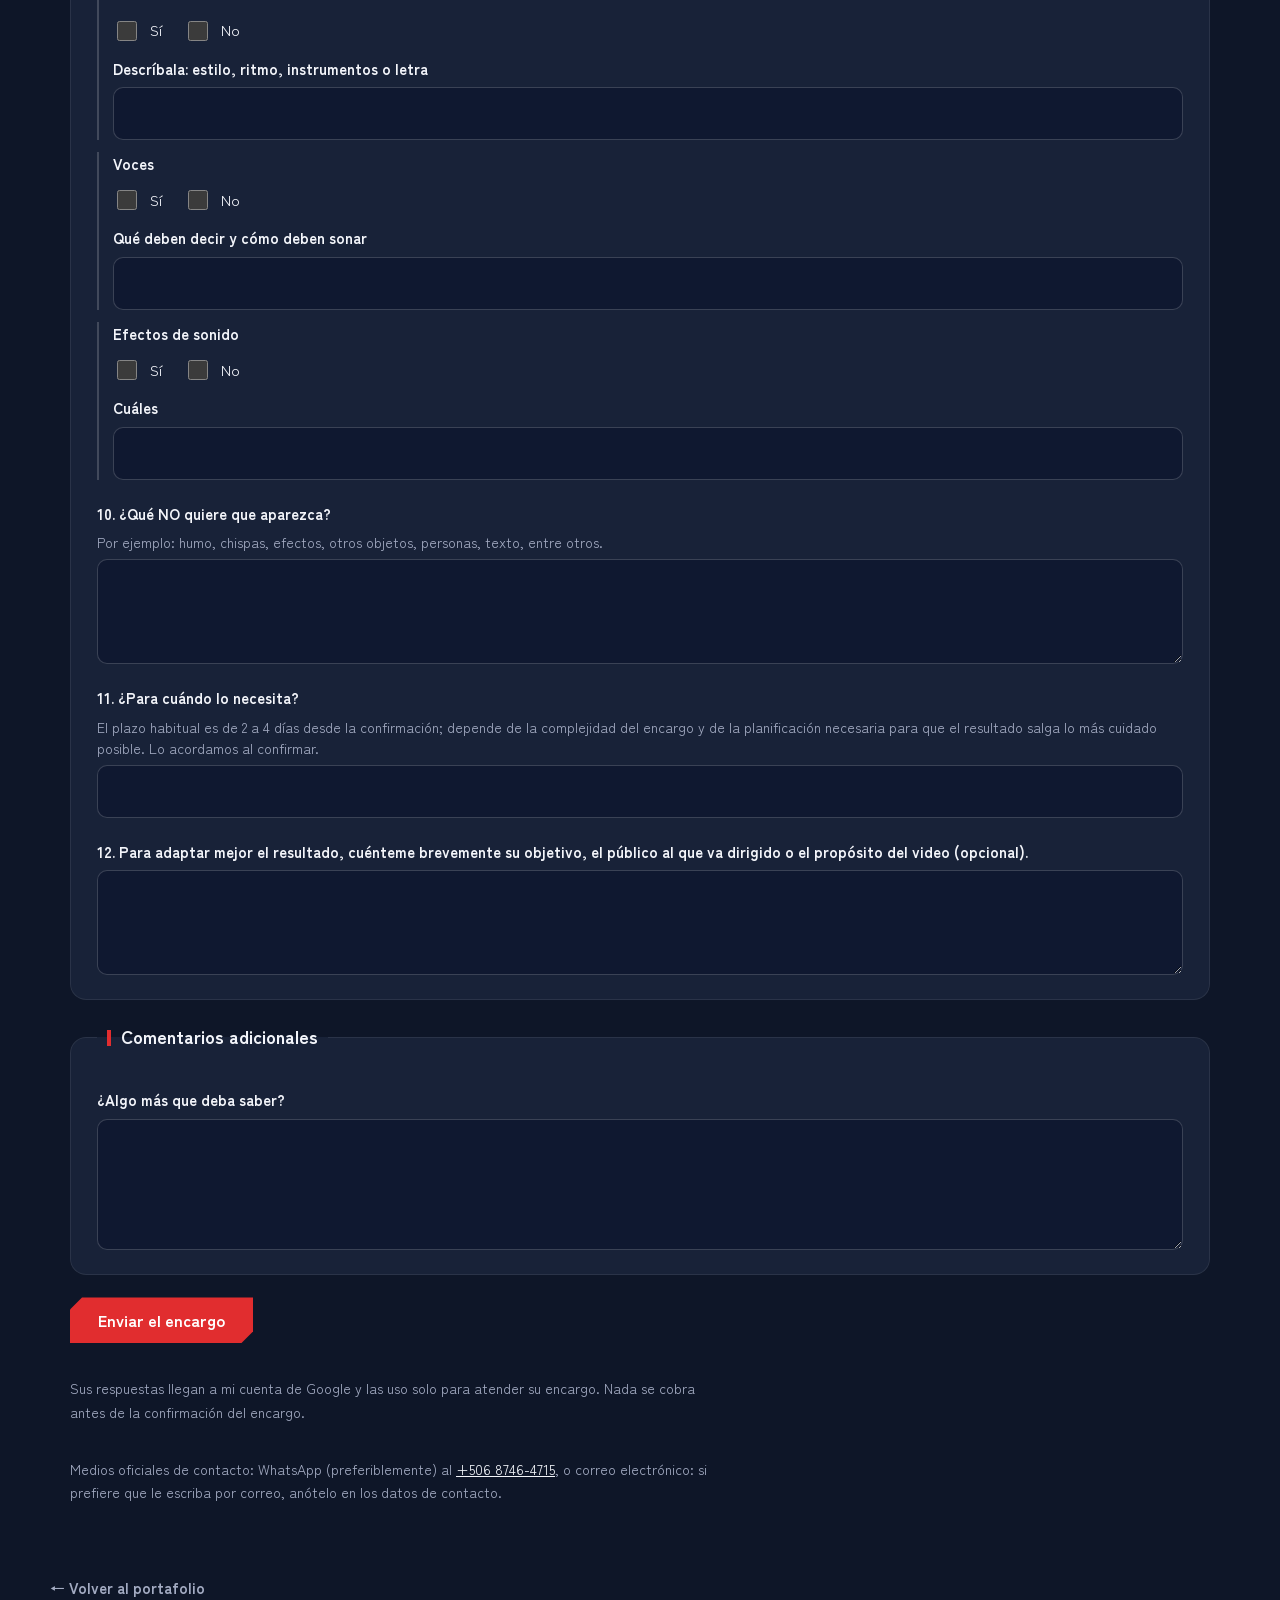
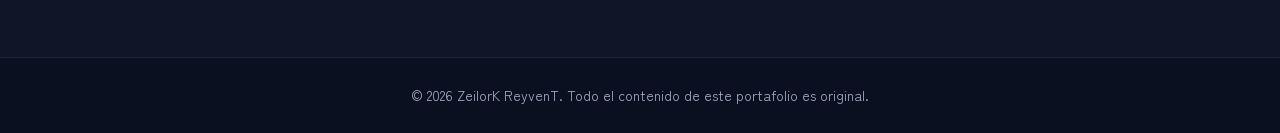
==== commit c9f956a9: "Actualiza la página de encargos: dólares, audio, garantía y formulario nuevo - encargos/: página, PD" ====
--- a/encargos/index.html
+++ b/encargos/index.html
@@ -3,20 +3,20 @@
 <head>
 <meta charset="utf-8">
 <meta name="viewport" content="width=device-width, initial-scale=1, viewport-fit=cover">
-<title>Encargos de video e imagen con IA · ZeilorK ReyvenT</title>
-<meta name="description" content="Videos e imágenes con IA para promocionar productos en Costa Rica. Precios fijos en colones por duración y calidad, propuesta antes de generar y formulario de encargo en línea.">
+<title>Videos e imágenes con IA · ZeilorK ReyvenT</title>
+<meta name="description" content="Videos e imágenes con IA para promocionar productos, diseñar y animar personajes, y visualizar sus ideas. Precios fijos, confirmación del encargo antes de generar y formulario en línea.">
 <meta name="theme-color" content="#0E1628">
 <link rel="canonical" href="https://zeilork-reyvent.github.io/encargos/">
 <meta property="og:site_name" content="ZeilorK ReyvenT">
-<meta property="og:title" content="Encargos de video e imagen con IA">
-<meta property="og:description" content="Precios fijos en colones y formulario de encargo para promocionar sus productos.">
+<meta property="og:title" content="Videos e imágenes con IA">
+<meta property="og:description" content="Para promocionar productos, diseñar y animar personajes, y visualizar sus ideas. Tarifas y formulario de encargo.">
 <meta property="og:type" content="website">
 <meta property="og:url" content="https://zeilork-reyvent.github.io/encargos/">
 <meta property="og:locale" content="es_LA">
 <meta property="og:image" content="https://zeilork-reyvent.github.io/encargos/vista-previa.jpg">
 <meta property="og:image:width" content="1200">
 <meta property="og:image:height" content="630">
-<meta property="og:image:alt" content="Logo de ZeilorK ReyvenT con el texto: Encargos de video e imagen con IA, Costa Rica">
+<meta property="og:image:alt" content="Logo de ZeilorK ReyvenT con el texto: Videos e imágenes con IA">
 <meta name="twitter:card" content="summary_large_image">
 <link rel="preconnect" href="https://fonts.googleapis.com">
 <link rel="preconnect" href="https://fonts.gstatic.com" crossorigin>
@@ -49,7 +49,8 @@
 /* botones con el corte diagonal de las letras del logo */
 .btn{position:relative;display:inline-flex;align-items:center;justify-content:center;gap:10px;padding:15px 28px;font:inherit;font-weight:700;font-size:16px;line-height:1;text-decoration:none;color:#fff;background:var(--red);border:0;cursor:pointer;
   clip-path:polygon(var(--cut) 0,100% 0,100% calc(100% - var(--cut)),calc(100% - var(--cut)) 100%,0 100%,0 var(--cut));transition:transform .25s,background .25s}
-.btn>span{position:relative;z-index:1}
+.btn>span{position:relative;z-index:1;display:inline-flex;align-items:center;gap:10px}
+.btn .ico{width:20px;height:20px;flex:none}
 .btn:hover{background:#C9242C;transform:translateY(-2px)}
 .btn:focus-visible{outline:none;box-shadow:inset 0 0 0 3px var(--gold)}
 .btn[disabled]{opacity:.6;cursor:progress;transform:none}
@@ -60,6 +61,7 @@
 .btn-ghost:focus-visible{background:var(--gold);box-shadow:none}
 .btn-sm{padding:11px 18px;font-size:14px;--cut:9px}
 .btn-sm.btn-ghost::before{--cut:8px}
+.btn-sm .ico{width:18px;height:18px}
 /* secciones */
 main{display:block;padding-top:72px}
 main:focus{outline:none}
@@ -71,26 +73,32 @@
 .eyebrow{color:var(--gold);font-size:12px;line-height:1.5;font-weight:700;letter-spacing:.12em;text-transform:uppercase;margin-bottom:14px}
 .lead{color:var(--muted);font-size:17px;max-width:64ch}
 .intro{padding:64px 0 44px}
-.intro h1{font-size:clamp(30px,4.6vw,50px);font-weight:900;letter-spacing:-.01em;max-width:20ch;line-height:1.12}
-.intro .lead{margin-top:18px}
+.intro h1{font-size:clamp(34px,5vw,56px);font-weight:900;letter-spacing:-.01em;max-width:26ch;line-height:1.1}
+.intro .sub-h{margin-top:16px;font-size:clamp(18px,2.2vw,22px);font-weight:500;max-width:40ch;line-height:1.45}
+.intro .lead{margin-top:14px}
 .actions{display:flex;flex-wrap:wrap;gap:14px;margin-top:28px}
 .card{background:var(--surface);border:1px solid var(--line);border-radius:18px;padding:clamp(20px,3vw,30px)}
 .card h3{font-size:20px;margin-bottom:14px}
+.card .card-sub{color:var(--muted);font-size:14px;margin:-8px 0 8px}
 .tbl-wrap{overflow-x:auto;border-radius:14px;border:1px solid var(--line)}
 table.precios{width:100%;border-collapse:collapse;font-size:16px}
 table.precios .hd{display:block;font-size:12px;font-weight:500;color:var(--muted)}
 table.precios thead th{background:#0A1020;text-align:left;padding:14px 18px;font-weight:700;border-bottom:2px solid var(--gold)}
 table.precios tbody th{text-align:left;font-weight:500;color:var(--muted);padding:12px 18px}
 table.precios td{padding:12px 18px;color:var(--gold);font-weight:900;font-size:18px}
+table.precios td .usd{display:block;font-size:13px;font-weight:500;color:var(--muted)}
 table.precios tbody tr:nth-child(even){background:rgba(255,255,255,.03)}
 table.precios tbody tr+tr{border-top:1px solid var(--line)}
 .note{color:var(--muted);font-size:14px;margin-top:12px;max-width:80ch}
 .two{display:grid;gap:22px;grid-template-columns:repeat(2,minmax(0,1fr));margin-top:22px}
+.mt{margin-top:22px}
 ul.plist{list-style:none;margin:0;padding:0}
 ul.plist li{display:flex;justify-content:space-between;gap:18px;padding:12px 0;border-top:1px solid var(--line)}
 ul.plist li:first-child{border-top:0}
 ul.plist li span{color:var(--muted);font-size:15px}
-ul.plist li strong{color:var(--gold);white-space:nowrap;font-weight:900}
+ul.plist li strong{color:var(--gold);white-space:nowrap;font-weight:900;text-align:right}
+ul.plist li strong.w{white-space:normal;max-width:46%;font-size:15px}
+ul.plist .usd{display:block;font-size:12px;font-weight:500;color:var(--muted)}
 .pdf-links{display:flex;flex-wrap:wrap;gap:12px;margin-top:18px}
 /* cómo trabajamos */
 .steps{list-style:none;margin:0;padding:0;display:grid;grid-template-columns:repeat(4,minmax(0,1fr));gap:28px}
@@ -100,8 +108,11 @@
   clip-path:polygon(var(--cut) 0,100% 0,100% calc(100% - var(--cut)),calc(100% - var(--cut)) 100%,0 100%,0 var(--cut));z-index:1}
 .step h3{font-size:19px;line-height:1.3;margin-bottom:8px}
 .step p{color:var(--muted);font-size:15px}
-.pay{margin-top:26px;display:flex;flex-wrap:wrap;gap:10px 28px;color:var(--muted)}
+.garantia{margin-top:34px}
+.garantia p{color:var(--muted);max-width:80ch}
+.pay{margin-top:26px;display:grid;gap:8px;color:var(--muted)}
 .pay strong{color:var(--text)}
+.pay .vig{font-size:14px;margin-top:6px}
 /* formulario */
 form.encargo{display:grid;gap:22px}
 fieldset{border:1px solid var(--line);border-radius:16px;padding:20px clamp(16px,3vw,26px) 24px;margin:0;background:var(--surface);min-width:0}
@@ -110,7 +121,8 @@
 .field{display:grid;gap:6px;margin-top:16px}
 .field label,.qlabel{font-weight:700;font-size:15px}
 .hint{color:var(--muted);font-size:14px;line-height:1.5}
-input[type=text],input[type=tel],input[type=email],input[type=url],input[type=date],textarea{width:100%;font:inherit;font-size:16px;color:var(--text);background:var(--field);border:1px solid var(--line-2);border-radius:10px;padding:12px 14px;min-height:46px}
+input[type=text],input[type=tel],input[type=email],input[type=url],input[type=date],input[type=number],textarea{width:100%;font:inherit;font-size:16px;color:var(--text);background:var(--field);border:1px solid var(--line-2);border-radius:10px;padding:12px 14px;min-height:46px}
+input[type=number]{max-width:220px}
 textarea{resize:vertical}
 input:focus-visible,textarea:focus-visible{outline:2px solid var(--gold);outline-offset:1px;border-color:transparent}
 .grid2{display:grid;gap:0 18px;grid-template-columns:repeat(2,minmax(0,1fr))}
@@ -121,11 +133,16 @@
 .req{color:var(--red)}
 .q{margin-top:22px}
 .q:first-of-type{margin-top:6px}
+.sino{margin-top:12px;padding-left:14px;border-left:2px solid var(--line-2)}
+.sino .sub{font-weight:700;font-size:15px;margin-top:6px}
+.sino .checks{margin-top:2px}
+.sino .field{margin-top:4px}
 .submit-row{display:flex;flex-wrap:wrap;align-items:center;gap:16px}
 .status{font-weight:700}
 .status.ok{color:#7BE0A1}
 .status.err{color:#FF8A8A}
 .gotcha{position:absolute!important;left:-9999px;width:1px;height:1px;overflow:hidden}
+.note a{color:var(--text)}
 .back-bottom{padding:0 0 56px}
 footer{border-top:1px solid var(--line);padding:26px 20px calc(26px + env(safe-area-inset-bottom,0px));text-align:center;color:var(--muted);font-size:14px;background:#0A1020}
 .short{display:none}
@@ -133,6 +150,7 @@
 @media (max-width:840px){.steps{grid-template-columns:1fr;gap:30px}.step{padding-top:0;padding-left:72px;min-height:48px}
   .step:not(:last-child)::before{left:23px;top:24px;width:2px;height:calc(100% + 30px)}}
 @media (max-width:640px){.grid2,.grid3{grid-template-columns:1fr}ul.plist li{flex-direction:column;gap:4px}
+  ul.plist li strong{text-align:left}ul.plist li strong.w{max-width:none}
   .topbar .btn{display:none}.long{display:none}.short{display:inline}
   table.precios thead th,table.precios tbody th,table.precios td{padding:10px 12px}table.precios td{font-size:16px}table.precios tbody th{font-size:14px}}
 </style>
@@ -177,12 +195,14 @@
 <main id="contenido" tabindex="-1">
   <section class="intro">
     <div class="wrap">
-      <p class="eyebrow">Encargos en Costa Rica · precios en colones</p>
-      <h1>Videos e imágenes con IA para promocionar su producto</h1>
-      <p class="lead">Precios fijos por duración y calidad. Antes de generar, usted aprueba una propuesta con imagen de referencia y lista de tomas. Entrega en 2 a 4 días desde la aprobación.</p>
+      <p class="eyebrow">Tarifas y formulario de encargo</p>
+      <h1>Videos e imágenes con&nbsp;IA</h1>
+      <p class="sub-h">Para promocionar productos, diseñar y animar personajes, y visualizar sus ideas.</p>
+      <p class="lead">Precios fijos según la duración y la calidad. Antes de generar le envío la confirmación del encargo, y no se cobra nada antes de eso.</p>
       <div class="actions">
         <a class="btn" href="#formulario"><span>Llenar el formulario</span></a>
         <a class="btn btn-ghost" href="#tarifas"><span>Ver tarifas</span></a>
+        <a class="btn btn-ghost" href="https://wa.me/50687464715" target="_blank" rel="noopener" aria-label="Escribirme por WhatsApp al +506 8746-4715 (se abre en otra pestaña)"><span><svg class="ico" viewBox="0 0 24 24" aria-hidden="true" focusable="false"><path d="M4 5.5A2.5 2.5 0 0 1 6.5 3h11A2.5 2.5 0 0 1 20 5.5v8a2.5 2.5 0 0 1-2.5 2.5H10l-4.2 3.6c-.6.5-1.3.1-1.3-.6V16A2.5 2.5 0 0 1 4 13.5z" fill="none" stroke="currentColor" stroke-width="1.8" stroke-linejoin="round"/><circle cx="8.5" cy="9.5" r="1.2" fill="currentColor"/><circle cx="12" cy="9.5" r="1.2" fill="currentColor"/><circle cx="15.5" cy="9.5" r="1.2" fill="currentColor"/></svg>WhatsApp +506 8746-4715</span></a>
       </div>
     </div>
   </section>
@@ -193,54 +213,64 @@
     <div class="wrap">
       <div class="sec-head">
         <h2 class="sec">Tarifas</h2>
-        <p class="lead">Cada precio incluye la preparación —revisión del producto, fotos de referencia, plan de tomas y revisión del resultado— y un margen para corregir errores de la generación.</p>
+        <p class="lead">Precios fijos según la duración y la calidad. Cada precio incluye la preparación: revisión de la idea o del producto, de las imágenes de referencia y del resultado.</p>
       </div>
       <div class="card">
-        <h3>Videos de producto</h3>
+        <h3>Videos</h3>
         <div class="tbl-wrap">
           <table class="precios">
-            <caption class="sr">Precio de un video de producto según su duración y su calidad</caption>
+            <caption class="sr">Precio de un video según su duración y su calidad, en colones y en dólares</caption>
             <thead><tr><th scope="col">Duración</th><th scope="col">720p</th><th scope="col">1080p <span class="hd">alta definición</span></th></tr></thead>
             <tbody>
-<tr><th scope="row">4 segundos</th><td>₡12.000</td><td>₡14.000</td></tr>
-<tr><th scope="row">6 segundos</th><td>₡13.000</td><td>₡16.000</td></tr>
-<tr><th scope="row">8 segundos</th><td>₡14.000</td><td>₡18.000</td></tr>
-<tr><th scope="row">10 segundos</th><td>₡15.000</td><td>₡20.000</td></tr>
-<tr><th scope="row">12 segundos</th><td>₡16.000</td><td>₡22.000</td></tr>
-<tr><th scope="row">15 segundos</th><td>₡17.500</td><td>₡25.000</td></tr>
-<tr><th scope="row">20 segundos</th><td>₡20.000</td><td>₡30.000</td></tr>
-<tr><th scope="row">25 segundos</th><td>₡22.500</td><td>₡35.000</td></tr>
-<tr><th scope="row">30 segundos</th><td>₡25.000</td><td>₡40.000</td></tr>
+<tr><th scope="row">4 segundos</th><td>₡12.000<span class="usd">US$35</span></td><td>₡14.000<span class="usd">US$40</span></td></tr>
+<tr><th scope="row">6 segundos</th><td>₡13.000<span class="usd">US$35</span></td><td>₡16.000<span class="usd">US$45</span></td></tr>
+<tr><th scope="row">8 segundos</th><td>₡14.000<span class="usd">US$40</span></td><td>₡18.000<span class="usd">US$50</span></td></tr>
+<tr><th scope="row">10 segundos</th><td>₡15.000<span class="usd">US$40</span></td><td>₡20.000<span class="usd">US$55</span></td></tr>
+<tr><th scope="row">12 segundos</th><td>₡16.000<span class="usd">US$45</span></td><td>₡22.000<span class="usd">US$60</span></td></tr>
+<tr><th scope="row">15 segundos</th><td>₡17.500<span class="usd">US$50</span></td><td>₡25.000<span class="usd">US$70</span></td></tr>
+<tr><th scope="row">20 segundos</th><td>₡20.000<span class="usd">US$55</span></td><td>₡30.000<span class="usd">US$80</span></td></tr>
+<tr><th scope="row">25 segundos</th><td>₡22.500<span class="usd">US$60</span></td><td>₡35.000<span class="usd">US$95</span></td></tr>
+<tr><th scope="row">30 segundos</th><td>₡25.000<span class="usd">US$70</span></td><td>₡40.000<span class="usd">US$105</span></td></tr>
             </tbody>
           </table>
         </div>
-        <p class="note">Cómo se calcula: ₡10.000 de preparación más ₡500 por segundo en 720p o ₡1.000 por segundo en 1080p. Videos de 4 a 30 segundos, en formato vertical, horizontal o cuadrado. El precio es el mismo cualquiera sea la herramienta con que se genere.</p>
+        <p class="note">Cómo se calcula: ₡10.000 de preparación más ₡500 por segundo en 720p o ₡1.000 por segundo en 1080p. Videos de 4 a 30 segundos, en relación de aspecto 16:9, 9:16, 1:1, 4:3, 3:4 o 21:9. El precio es el mismo, independientemente de cuál sea la herramienta con la que se genere.</p>
+        <p class="note">Los precios en dólares son para clientes fuera de Costa Rica. Para duraciones que no están en la tabla y para los cambios, el precio en dólares va en la confirmación del encargo.</p>
       </div>
       <div class="two">
         <div class="card">
-          <h3>Ajustes al precio del video</h3>
+          <h3>Ajustes y cambios</h3>
           <ul class="plist">
-<li><span>Video simple: 1 a 3 tomas, fondo liso o el de la foto oficial, sin cambio de pose</span><strong>−₡4.000</strong></li>
-<li><span>Video complejo: varias figuras, personaje con acción o voz, o continuidad entre varios videos</span><strong>+₡5.000</strong></li>
-<li><span>Texto, precio o logo agregado en edición</span><strong>+₡2.000</strong></li>
-<li><span>Música con licencia comercial incluida por mí</span><strong>+₡2.000</strong></li>
-<li><span>Voz en off (hasta 30 s de locución)</span><strong>+₡3.000</strong></li>
-<li><span>Repetir una toma de hasta 4 s por un cambio pedido después de aprobar</span><strong>₡6.000</strong></li>
-            <li><span>Cambiar la idea del video después de aprobar la propuesta</span><strong>Precio de video nuevo</strong></li>
+<li><span>Cada producto, figura o personaje adicional que deba verse fiel a sus referencias (el primero ya está incluido)</span><strong>+₡5.000<small class="usd">+US$15</small></strong></li>
+<li><span>Texto o logo agregado en edición</span><strong>+₡2.000<small class="usd">+US$10</small></strong></li>
+<li><span>Continuación de un video ya entregado</span><strong class="w">Precio de video nuevo, según su duración y calidad</strong></li>
+<li><span>Cambio después de la entrega: genero de nuevo el video completo, con el anterior como referencia y el cambio que usted indique</span><strong class="w">Precio por segundo + ₡5.000</strong></li>
+<li><span>Cambiar la idea después de confirmar el encargo</span><strong class="w">Precio de video nuevo</strong></li>
+          </ul>
+          <p class="note">Si prefiere que edite el video o la imagen ya entregados en vez de generarlos de nuevo, también es posible, al mismo precio. Cada edición puede bajar un poco la calidad visual: es un límite actual de las herramientas.</p>
+        </div>
+        <div class="card">
+          <h3>Audio</h3>
+          <p class="card-sub">Se genera aparte del video.</p>
+          <ul class="plist">
+<li><span>Música para el video, según su descripción (instrumental o con letra)</span><strong>₡6.000<small class="usd">US$20</small></strong></li>
+<li><span>Voz: narración o diálogo, por cada 300 caracteres de texto (unos 20 segundos)</span><strong>₡3.000<small class="usd">US$10</small></strong></li>
+<li><span>Crear la voz de un personaje (una sola vez)</span><strong>₡5.000<small class="usd">US$15</small></strong></li>
+<li><span>Efectos de sonido y ambiente, por video (hasta 5 efectos y 1 ambiente)</span><strong>₡4.000<small class="usd">US$15</small></strong></li>
           </ul>
         </div>
-        <div class="card">
-          <h3>Personajes e imágenes</h3>
-          <ul class="plist">
-<li><span>Personaje para la marca, paquete base: 2 propuestas de diseño, personaje final con hoja de diseño (frente, tres cuartos, perfil y espalda), 4 expresiones, paleta de colores y 2 rondas de cambios</span><strong>₡45.000</strong></li>
-<li><span>Propuesta de diseño adicional</span><strong>₡8.000</strong></li>
-<li><span>Ronda de cambios adicional</span><strong>₡5.000</strong></li>
-<li><span>Arte promocional con el personaje ya creado (1 imagen, 1 ronda de cambios)</span><strong>₡6.000</strong></li>
-<li><span>Arte promocional sin personaje: producto o composición (1 imagen, 1 ronda de cambios)</span><strong>₡8.000</strong></li>
-<li><span>Paquete de 5 artes promocionales con el mismo estilo</span><strong>₡30.000</strong></li>
-          </ul>
-          <p class="note">Un personaje se crea primero como imagen; los videos con ese personaje se cotizan aparte, como video complejo.</p>
-        </div>
+      </div>
+      <div class="card mt">
+        <h3>Personajes e imágenes</h3>
+        <ul class="plist">
+<li><span>Personaje, paquete base: 2 propuestas de diseño; ficha técnica con vistas de frente, lateral izquierdo, lateral derecho y posterior, primer plano del rostro y detalles; 4 expresiones; paleta de colores; 2 rondas de cambios; y corrección manual de los detalles que la IA no coloque bien</span><strong>₡45.000<small class="usd">US$120</small></strong></li>
+<li><span>Propuesta de diseño adicional</span><strong>₡8.000<small class="usd">US$25</small></strong></li>
+<li><span>Ronda de cambios adicional</span><strong>₡5.000<small class="usd">US$15</small></strong></li>
+<li><span>Imagen con un personaje ya creado (1 ronda de cambios)</span><strong>₡6.000<small class="usd">US$20</small></strong></li>
+<li><span>Imagen sin personaje: producto, composición o idea (1 ronda de cambios)</span><strong>₡8.000<small class="usd">US$25</small></strong></li>
+<li><span>Paquete de 5 imágenes con el mismo estilo</span><strong>₡30.000<small class="usd">US$80</small></strong></li>
+        </ul>
+        <p class="note">A un personaje se le confecciona primero su ficha técnica; los videos con ese personaje se cotizan con la tabla de videos.</p>
       </div>
       <div class="pdf-links">
         <a class="btn btn-ghost btn-sm" href="Tarifas_videos_e_imagenes_IA.pdf" download><span>Descargar las tarifas en PDF</span></a>
@@ -255,13 +285,19 @@
       <div class="sec-head"><h2 class="sec">Cómo trabajamos</h2></div>
       <ol class="steps">
         <li class="step"><span class="n">1</span><h3>Usted llena el formulario</h3><p>En esta página o en el PDF.</p></li>
-        <li class="step"><span class="n">2</span><h3>Le envío una propuesta</h3><p>Imagen de referencia, lista de tomas y precio.</p></li>
-        <li class="step"><span class="n">3</span><h3>Con su aprobación, genero</h3><p>El video o la imagen, según lo aprobado.</p></li>
-        <li class="step"><span class="n">4</span><h3>Entrega en 2 a 4 días</h3><p>Desde que aprueba la propuesta.</p></li>
+        <li class="step"><span class="n">2</span><h3>Le envío la confirmación del encargo</h3><p>Lo que se va a hacer, lo que no es posible o puede no salir exacto, el precio y la fecha de entrega.</p></li>
+        <li class="step"><span class="n">3</span><h3>Con su confirmación y el primer pago, genero</h3><p>El video o la imagen, según lo confirmado.</p></li>
+        <li class="step"><span class="n">4</span><h3>Entrega</h3><p>Normalmente de 2 a 4 días desde la confirmación; el plazo exacto lo acordamos al confirmar, según la complejidad del encargo.</p></li>
       </ol>
+      <div class="card garantia">
+        <h3>Garantía</h3>
+        <p>Trabajo con herramientas de inteligencia artificial. Antes de confirmar el encargo reviso qué se puede lograr con ellas: si algún detalle no es posible o puede no salir exacto, se lo indico en la confirmación, antes de cobrar nada. Reviso cada resultado antes de entregarlo; si no corresponde a lo confirmado, por ejemplo porque entendí mal algo, hago un nuevo intento sin costo. Los cambios a lo confirmado se cotizan aparte.</p>
+      </div>
       <div class="pay">
-        <p><strong>Pago:</strong> por SINPE Móvil, 50 % al aprobar la propuesta y 50 % al recibir el trabajo.</p>
-        <p>Precios vigentes del 2 de noviembre al 31 de diciembre de 2026.</p>
+        <p><strong>Pago:</strong> 50 % al confirmar el encargo y 50 % al recibir el trabajo. El primer pago cubre la preparación y la generación.</p>
+        <p><strong>En Costa Rica:</strong> SINPE Móvil al 8746-4715.</p>
+        <p><strong>Desde otros países:</strong> en dólares, por PayPal.</p>
+        <p class="vig">Edición: noviembre de 2026. Los precios pueden revisarse si cambian las herramientas, sus costos o el tipo de cambio. El precio confirmado para un encargo no cambia.</p>
       </div>
     </div>
   </section>
@@ -272,9 +308,10 @@
     <div class="wrap">
       <div class="sec-head">
         <h2 class="sec">Formulario de encargo</h2>
-        <p class="lead">Las preguntas que no apliquen a su encargo pueden quedar en blanco. Las fotos se envían aparte: por WhatsApp o con un enlace (pregunta 2).</p>
+        <p class="lead">Las preguntas que no apliquen a su encargo pueden quedar en blanco. Las imágenes de referencia se envían aparte, por WhatsApp al +506 8746-4715.</p>
         <div class="pdf-links">
           <a class="btn btn-ghost btn-sm" href="Formulario_de_encargo.pdf" download><span>¿Prefiere un documento? Descargue el formulario en PDF</span></a>
+          <a class="btn btn-ghost btn-sm" href="https://wa.me/50687464715" target="_blank" rel="noopener" aria-label="Escribirme por WhatsApp al +506 8746-4715 (se abre en otra pestaña)"><span><svg class="ico" viewBox="0 0 24 24" aria-hidden="true" focusable="false"><path d="M4 5.5A2.5 2.5 0 0 1 6.5 3h11A2.5 2.5 0 0 1 20 5.5v8a2.5 2.5 0 0 1-2.5 2.5H10l-4.2 3.6c-.6.5-1.3.1-1.3-.6V16A2.5 2.5 0 0 1 4 13.5z" fill="none" stroke="currentColor" stroke-width="1.8" stroke-linejoin="round"/><circle cx="8.5" cy="9.5" r="1.2" fill="currentColor"/><circle cx="12" cy="9.5" r="1.2" fill="currentColor"/><circle cx="15.5" cy="9.5" r="1.2" fill="currentColor"/></svg>WhatsApp +506 8746-4715</span></a>
         </div>
       </div>
 
@@ -285,7 +322,7 @@
           <legend>Datos de contacto</legend>
           <div class="grid2">
             <div class="field"><label for="f01">Nombre <span class="req" aria-hidden="true">*</span></label><input id="f01" name="Nombre" type="text" maxlength="500" required autocomplete="name"></div>
-            <div class="field"><label for="f02">Negocio o marca</label><input id="f02" name="Negocio o marca" type="text" maxlength="500" autocomplete="organization"></div>
+            <div class="field"><label for="f02">Negocio o marca (si aplica)</label><input id="f02" name="Negocio o marca" type="text" maxlength="500" autocomplete="organization"></div>
           </div>
           <div class="grid3">
             <div class="field"><label for="f03">Teléfono o WhatsApp <span class="req" aria-hidden="true">*</span></label><input id="f03" name="Teléfono o WhatsApp" type="tel" maxlength="500" required autocomplete="tel"></div>
@@ -297,106 +334,80 @@
         <fieldset>
           <legend>Tipo de encargo</legend>
           <div class="checks" role="group" aria-label="Tipo de encargo">
-            <label class="chk"><input type="checkbox" name="Tipo de encargo" value="Video de producto"><span>Video de producto</span></label>
-            <label class="chk"><input type="checkbox" name="Tipo de encargo" value="Personaje para la marca"><span>Personaje para la marca</span></label>
-            <label class="chk"><input type="checkbox" name="Tipo de encargo" value="Imagen o arte promocional"><span>Imagen o arte promocional</span></label>
-          </div>
-          <div class="field"><label for="f06">Otro (describa)</label><input id="f06" name="Otro tipo de encargo" type="text" maxlength="500"></div>
+            <label class="chk"><input type="checkbox" name="Tipo de encargo" value="Video"><span>Video</span></label>
+            <label class="chk"><input type="checkbox" name="Tipo de encargo" value="Personaje (diseño y ficha técnica)"><span>Personaje (diseño y ficha técnica)</span></label>
+            <label class="chk"><input type="checkbox" name="Tipo de encargo" value="Imagen o arte"><span>Imagen o arte</span></label>
+          </div>
+          <div class="field"><label for="f06">Otra idea (descríbala)</label><input id="f06" name="Otra idea" type="text" maxlength="500"></div>
         </fieldset>
 
         <fieldset>
           <legend>El encargo</legend>
-          <div class="q"><div class="field"><label for="f07">1. ¿Qué figura o producto quiere promocionar?</label><span class="hint" id="f07h">Nombre completo, marca y tamaño, si lo sabe.</span><textarea id="f07" name="1. Producto" rows="3" maxlength="3000" aria-describedby="f07h"></textarea></div></div>
-          <div class="q">
-            <p class="qlabel">2. Fotos</p>
-            <p class="hint">Marque lo que me va a enviar por WhatsApp o en un enlace. Si tiene el producto en mano, tres fotos suyas con buena luz: de frente, de lado y de atrás.</p>
+          <div class="q"><div class="field"><label for="f07">1. ¿Qué producto o idea quiere mostrar?</label><span class="hint" id="f07h">Si es un producto: nombre completo, marca y tamaño, si los sabe. Si es una idea, descríbala.</span><textarea id="f07" name="1. Producto o idea" rows="3" maxlength="3000" aria-describedby="f07h"></textarea></div></div>
+          <div class="q">
+            <p class="qlabel">2. Imágenes de referencia</p>
+            <p class="hint">Marque lo que me enviará por WhatsApp. Si tiene el producto en mano, puede fotografiarlo con buena luz de frente, de lado y de atrás.</p>
             <div class="checks">
-              <label class="chk"><input type="checkbox" name="2. Fotos" value="Fotos oficiales"><span>Fotos oficiales del fabricante o de la tienda</span></label>
-              <label class="chk"><input type="checkbox" name="2. Fotos" value="Fotos propias (frente, lado y atrás)"><span>Fotos mías: frente, lado y atrás</span></label>
-              <label class="chk"><input type="checkbox" name="2. Fotos" value="Fotos de detalles"><span>Fotos de detalles: cara, accesorios, piezas</span></label>
+              <label class="chk"><input type="checkbox" name="2. Imágenes de referencia" value="Imágenes oficiales del fabricante o de la tienda"><span>Imágenes oficiales del fabricante o de la tienda</span></label>
+              <label class="chk"><input type="checkbox" name="2. Imágenes de referencia" value="Imágenes propias: de frente, de lado y de atrás"><span>Imágenes propias: de frente, de lado y de atrás</span></label>
+              <label class="chk"><input type="checkbox" name="2. Imágenes de referencia" value="Imágenes de detalles: rostro, accesorios, piezas"><span>Imágenes de detalles: rostro, accesorios, piezas</span></label>
+              <label class="chk"><input type="checkbox" name="2. Imágenes de referencia" value="No tengo imágenes: parto de una idea"><span>No tengo imágenes: parto de una idea</span></label>
             </div>
-            <div class="field"><label for="f08">Enlace a las fotos (Google Drive, Dropbox u otro), si las comparte así</label><input id="f08" name="2. Enlace a las fotos" type="url" maxlength="500"></div>
-          </div>
-          <div class="q"><div class="field"><label for="f09">3. ¿Qué es lo que más quiere que se vea?</label><span class="hint" id="f09h">Por ejemplo: la cara, los accesorios, una pose, que se arma, el empaque.</span><textarea id="f09" name="3. Qué destacar" rows="3" maxlength="3000" aria-describedby="f09h"></textarea></div></div>
-          <div class="q">
-            <p class="qlabel">4. ¿Dónde lo va a publicar?</p>
+          </div>
+          <div class="q"><div class="field"><label for="f08">3. ¿Qué detalles desea que se aprecien más?</label><span class="hint" id="f08h">Por ejemplo: el rostro, los accesorios, los colores, la caja del producto.</span><textarea id="f08" name="3. Detalles que destacar" rows="3" maxlength="3000" aria-describedby="f08h"></textarea></div></div>
+          <div class="q">
+            <p class="qlabel">4. Formato (relación de aspecto)</p>
             <div class="checks">
-              <label class="chk"><input type="checkbox" name="4. Publicación" value="WhatsApp"><span>WhatsApp</span></label><label class="chk"><input type="checkbox" name="4. Publicación" value="Instagram"><span>Instagram</span></label><label class="chk"><input type="checkbox" name="4. Publicación" value="TikTok"><span>TikTok</span></label><label class="chk"><input type="checkbox" name="4. Publicación" value="Facebook"><span>Facebook</span></label>
-            </div>
-            <div class="field"><label for="f10">Otro lugar</label><input id="f10" name="4. Otro lugar" type="text" maxlength="500"></div>
-            <p class="qlabel" style="margin-top:14px">Formato</p>
-            <div class="checks">
-              <label class="chk"><input type="checkbox" name="4. Formato" value="Vertical (celular)"><span>Vertical (celular)</span></label><label class="chk"><input type="checkbox" name="4. Formato" value="Horizontal"><span>Horizontal</span></label><label class="chk"><input type="checkbox" name="4. Formato" value="Cuadrado"><span>Cuadrado</span></label>
+              <label class="chk"><input type="checkbox" name="4. Formato" value="Horizontal 16:9"><span>Horizontal 16:9</span></label><label class="chk"><input type="checkbox" name="4. Formato" value="Vertical 9:16"><span>Vertical 9:16</span></label><label class="chk"><input type="checkbox" name="4. Formato" value="Cuadrado 1:1"><span>Cuadrado 1:1</span></label><label class="chk"><input type="checkbox" name="4. Formato" value="Horizontal 4:3"><span>Horizontal 4:3</span></label><label class="chk"><input type="checkbox" name="4. Formato" value="Vertical 3:4"><span>Vertical 3:4</span></label><label class="chk"><input type="checkbox" name="4. Formato" value="Panorámico 21:9"><span>Panorámico 21:9</span></label>
             </div>
           </div>
           <div class="q">
             <p class="qlabel">5. Duración y calidad</p>
             <p class="hint">Vea los precios en las tarifas.</p>
+            <div class="field"><label for="f09">Duración en segundos (de 4 a 30)</label><input id="f09" name="5. Duración en segundos" type="number" maxlength="500" min="4" max="30" step="1" inputmode="numeric"></div>
             <div class="checks">
-              <label class="chk"><input type="checkbox" name="5. Duración" value="Corto: 4 a 8 s"><span>Corto: 4 a 8 segundos</span></label><label class="chk"><input type="checkbox" name="5. Duración" value="Medio: 10 a 15 s"><span>Medio: 10 a 15 segundos</span></label><label class="chk"><input type="checkbox" name="5. Duración" value="Largo: 20 a 30 s"><span>Largo: 20 a 30 segundos</span></label><label class="chk"><input type="checkbox" name="5. Duración" value="Que me recomiende"><span>Que usted me recomiende la duración</span></label>
+              <label class="chk"><input type="checkbox" name="5. Calidad" value="720p"><span>Calidad 720p</span></label><label class="chk"><input type="checkbox" name="5. Calidad" value="1080p"><span>Calidad 1080p (alta definición)</span></label>
             </div>
+          </div>
+          <div class="q"><div class="field"><label for="f10">6. ¿Cuál es el escenario que desea para el video?</label><span class="hint" id="f10h">Por ejemplo: un fondo liso, una mesa, un estante o un exterior. Si tiene una imagen de referencia del escenario, envíemela por WhatsApp.</span><textarea id="f10" name="6. Escenario" rows="3" maxlength="3000" aria-describedby="f10h"></textarea></div></div>
+          <div class="q"><div class="field"><label for="f11">7. Si en el video aparece una figura, un objeto o un personaje, ¿debe quedarse quieto todo el tiempo o solo en una parte?</label><span class="hint" id="f11h">Si debe moverse, de principio a fin o en algunos momentos, indíqueme las posiciones y los movimientos que desea ver. Indique también si la cámara debe quedarse fija o moverse.</span><textarea id="f11" name="7. Movimiento y cámara" rows="4" maxlength="3000" aria-describedby="f11h"></textarea></div></div>
+          <div class="q">
+            <p class="qlabel">8. ¿Debe llevar texto o un logo?</p>
+            <p class="hint">Si tiene una referencia, envíemela por WhatsApp. Si no la tiene pero tiene una idea, descríbamela: también puedo elaborar el logo o el texto como un adicional del encargo, con costo aparte.</p>
+            <div class="sino"><div class="checks" role="group" aria-label="8. Texto o logo"><label class="chk"><input type="checkbox" name="8. Texto o logo" value="Sí"><span>Sí</span></label><label class="chk"><input type="checkbox" name="8. Texto o logo" value="No"><span>No</span></label></div><div class="field"><label for="f12">Texto exacto o descripción</label><input id="f12" name="8. Texto exacto o descripción" type="text" maxlength="500"></div></div>
+          </div>
+          <div class="q">
+            <p class="qlabel">9. Música, voces y efectos de sonido</p>
+            <p class="hint">Se generan aparte del video, con costo adicional (vea las tarifas).</p>
+            <div class="sino"><p class="sub">Música</p><div class="checks" role="group" aria-label="Música"><label class="chk"><input type="checkbox" name="9. Música" value="Sí"><span>Sí</span></label><label class="chk"><input type="checkbox" name="9. Música" value="No"><span>No</span></label></div><div class="field"><label for="f13">Descríbala: estilo, ritmo, instrumentos o letra</label><input id="f13" name="9. Descripción de la música" type="text" maxlength="500"></div></div>
+            <div class="sino"><p class="sub">Voces</p><div class="checks" role="group" aria-label="Voces"><label class="chk"><input type="checkbox" name="9. Voces" value="Sí"><span>Sí</span></label><label class="chk"><input type="checkbox" name="9. Voces" value="No"><span>No</span></label></div><div class="field"><label for="f14">Qué deben decir y cómo deben sonar</label><input id="f14" name="9. Qué dicen las voces y cómo suenan" type="text" maxlength="500"></div></div>
+            <div class="sino"><p class="sub">Efectos de sonido</p><div class="checks" role="group" aria-label="Efectos de sonido"><label class="chk"><input type="checkbox" name="9. Efectos de sonido" value="Sí"><span>Sí</span></label><label class="chk"><input type="checkbox" name="9. Efectos de sonido" value="No"><span>No</span></label></div><div class="field"><label for="f15">Cuáles</label><input id="f15" name="9. Cuáles efectos" type="text" maxlength="500"></div></div>
+          </div>
+          <div class="q"><div class="field"><label for="f16">10. ¿Qué NO quiere que aparezca?</label><span class="hint" id="f16h">Por ejemplo: humo, chispas, efectos, otros objetos, personas, texto, entre otros.</span><textarea id="f16" name="10. Qué NO quiere" rows="3" maxlength="3000" aria-describedby="f16h"></textarea></div></div>
+          <div class="q"><div class="field"><label for="f17">11. ¿Para cuándo lo necesita?</label><span class="hint" id="f17h">El plazo habitual es de 2 a 4 días desde la confirmación; depende de la complejidad del encargo y de la planificación necesaria para que el resultado salga lo más cuidado posible. Lo acordamos al confirmar.</span><input id="f17" name="11. Fecha de entrega deseada" type="text" maxlength="500" aria-describedby="f17h"></div></div>
+          <div class="q"><div class="field"><label for="f18">12. Para adaptar mejor el resultado, cuénteme brevemente su objetivo, el público al que va dirigido o el propósito del video (opcional).</label><textarea id="f18" name="12. Objetivo, público o propósito" rows="3" maxlength="3000"></textarea></div></div>
+        </fieldset>
+
+        <fieldset class="cond" data-tipo="Personaje (diseño y ficha técnica)">
+          <legend>Solo si pidió un personaje</legend>
+          <div class="q"><div class="field"><label for="f19">13. ¿Para qué proyecto o negocio es el personaje, a quién va dirigido y qué personalidad debe tener?</label><textarea id="f19" name="13. Proyecto, público y personalidad" rows="3" maxlength="3000"></textarea></div></div>
+          <div class="q"><div class="field"><label for="f20">14. ¿Humano, animal, criatura, robot u objeto? ¿Qué estilo: anime, caricatura, realista, chibi?</label><textarea id="f20" name="14. Tipo y estilo" rows="3" maxlength="3000"></textarea></div></div>
+          <div class="q"><div class="field"><label for="f21">15. Si tiene una paleta de colores definida o una idea de combinación de colores, compártamela.</label><input id="f21" name="15. Paleta de colores" type="text" maxlength="500"></div></div>
+          <div class="q"><div class="field"><label for="f22">16. ¿En qué tipo de contenido aparecerá el personaje?</label><span class="hint" id="f22h">Por ejemplo: videos, imágenes, stickers, foto de perfil. Me sirve para planificar las vistas y los detalles de la ficha técnica.</span><textarea id="f22" name="16. Contenido donde aparecerá" rows="2" maxlength="3000" aria-describedby="f22h"></textarea></div></div>
+          <div class="q"><div class="field"><label for="f23">17. ¿El personaje habla? Si habla, ¿cómo suena: edad aproximada, tono, acento?</label><input id="f23" name="17. Voz del personaje" type="text" maxlength="500"></div></div>
+        </fieldset>
+
+        <fieldset class="cond" data-tipo="Imagen o arte">
+          <legend>Solo si pidió una imagen o arte</legend>
+          <div class="q">
+            <p class="qlabel">18. Formato (relación de aspecto)</p>
             <div class="checks">
-              <label class="chk"><input type="checkbox" name="5. Calidad" value="720p"><span>Calidad 720p</span></label><label class="chk"><input type="checkbox" name="5. Calidad" value="1080p"><span>Calidad 1080p (alta definición)</span></label><label class="chk"><input type="checkbox" name="5. Calidad" value="Que me recomiende"><span>Que usted me recomiende la calidad</span></label>
+              <label class="chk"><input type="checkbox" name="18. Formato de la imagen" value="Cuadrada 1:1"><span>Cuadrada 1:1</span></label><label class="chk"><input type="checkbox" name="18. Formato de la imagen" value="Vertical 4:5"><span>Vertical 4:5</span></label><label class="chk"><input type="checkbox" name="18. Formato de la imagen" value="Vertical 9:16"><span>Vertical 9:16</span></label><label class="chk"><input type="checkbox" name="18. Formato de la imagen" value="Horizontal 16:9"><span>Horizontal 16:9</span></label>
             </div>
-          </div>
-          <div class="q"><div class="field"><label for="f11">6. ¿Dónde quiere que aparezca la figura?</label><span class="hint" id="f11h">Por ejemplo: fondo liso, mesa con plantas, estante de colección, exterior. Si tiene una foto del estilo que le gusta, envíemela.</span><textarea id="f11" name="6. Fondo y ambiente" rows="3" maxlength="3000" aria-describedby="f11h"></textarea></div></div>
-          <div class="q"><div class="field"><label for="f12">7. ¿La figura quieta y la cámara moviéndose, o quiere que haga algo?</label><span class="hint" id="f12h">Si quiere varias poses, dígame cuáles.</span><textarea id="f12" name="7. Pose y acción" rows="3" maxlength="3000" aria-describedby="f12h"></textarea></div></div>
-          <div class="q">
-            <p class="qlabel">8. ¿Lleva texto o logo?</p>
-            <p class="hint">Normalmente se agrega en edición, no lo genera la IA. Si lleva logo, envíemelo en buena calidad.</p>
-            <div class="checks">
-              <label class="chk"><input type="checkbox" name="8. Texto y logo" value="Precio"><span>Precio</span></label><label class="chk"><input type="checkbox" name="8. Texto y logo" value="Nombre del producto"><span>Nombre del producto</span></label><label class="chk"><input type="checkbox" name="8. Texto y logo" value="Logo de la tienda"><span>Logo de la tienda</span></label><label class="chk"><input type="checkbox" name="8. Texto y logo" value="Sin texto ni logo"><span>Sin texto ni logo</span></label>
-            </div>
-            <div class="field"><label for="f13">Texto exacto que debe aparecer</label><input id="f13" name="8. Texto exacto" type="text" maxlength="500"></div>
-          </div>
-          <div class="q">
-            <p class="qlabel">9. Música y voz</p>
-            <div class="checks">
-              <label class="chk"><input type="checkbox" name="9. Música" value="La pone el cliente"><span>La música la pongo yo</span></label><label class="chk"><input type="checkbox" name="9. Música" value="Incluida por usted"><span>Incluya usted la música</span></label><label class="chk"><input type="checkbox" name="9. Música" value="Sin música"><span>Sin música</span></label>
-            </div>
-            <div class="checks">
-              <label class="chk"><input type="checkbox" name="9. Voz en off" value="Sí"><span>Quiero voz en off</span></label><label class="chk"><input type="checkbox" name="9. Voz en off" value="No"><span>Sin voz en off</span></label>
-            </div>
-            <div class="field"><label for="f14">Si lleva voz en off: qué debe decir</label><input id="f14" name="9. Texto de la voz en off" type="text" maxlength="500"></div>
-          </div>
-          <div class="q"><div class="field"><label for="f15">10. ¿Qué NO quiere que aparezca?</label><span class="hint" id="f15h">Por ejemplo: humo, chispas, efectos, otros objetos, personas, texto.</span><textarea id="f15" name="10. Qué NO quiere" rows="3" maxlength="3000" aria-describedby="f15h"></textarea></div></div>
-          <div class="q"><div class="field"><label for="f16">11. ¿Para cuándo lo necesita? Un video tarda de 2 a 4 días desde que aprueba la propuesta.</label><input id="f16" name="11. Fecha de entrega deseada" type="text" maxlength="500"></div></div>
-          <div class="q">
-            <p class="qlabel">12. ¿Dónde se va a usar?</p>
-            <div class="checks">
-              <label class="chk"><input type="checkbox" name="12. Uso" value="Solo en mis redes"><span>Solo en mis redes</span></label><label class="chk"><input type="checkbox" name="12. Uso" value="También en anuncios pagados"><span>También en anuncios pagados</span></label><label class="chk"><input type="checkbox" name="12. Uso" value="Otro uso"><span>Otro uso (descríbalo abajo)</span></label>
-            </div>
-            <div class="field"><label for="f17">Otro uso</label><input id="f17" name="12. Otro uso" type="text" maxlength="500"></div>
-          </div>
-        </fieldset>
-
-        <fieldset class="cond" data-tipo="Personaje para la marca">
-          <legend>Solo si pidió un personaje para la marca</legend>
-          <div class="q"><div class="field"><label for="f18">13. ¿Qué representa el negocio y a quién le vende? ¿Qué personalidad debe tener el personaje?</label><span class="hint" id="f18h">Por ejemplo: serio, juguetón, elegante, nostálgico.</span><textarea id="f18" name="13. Negocio y personalidad" rows="3" maxlength="3000" aria-describedby="f18h"></textarea></div></div>
-          <div class="q"><div class="field"><label for="f19">14. ¿Humano, animal, criatura, robot u objeto? ¿Qué estilo: anime, caricatura, realista, chibi?</label><span class="hint" id="f19h">Los ejemplos de estilo sirven solo como referencia, no para copiar.</span><textarea id="f19" name="14. Tipo y estilo" rows="3" maxlength="3000" aria-describedby="f19h"></textarea></div></div>
-          <div class="q"><div class="field"><label for="f20">15. ¿Cuáles son los colores del negocio? Envíeme el logo y, si la tiene, su paleta.</label><input id="f20" name="15. Colores del negocio" type="text" maxlength="500"></div></div>
-          <div class="q"><div class="field"><label for="f21">16. ¿Dónde se va a usar el personaje? Por ejemplo: perfil, historias, videos, stickers, empaques.</label><input id="f21" name="16. Usos del personaje" type="text" maxlength="500"></div></div>
-          <div class="q">
-            <p class="qlabel">17. El paquete base incluye 2 propuestas de diseño y 2 rondas de cambios. ¿Quiere propuestas adicionales?</p>
-            <div class="checks">
-              <label class="chk"><input type="checkbox" name="17. Propuestas" value="Con el paquete base es suficiente"><span>Con el paquete base es suficiente</span></label><label class="chk"><input type="checkbox" name="17. Propuestas" value="Quiero propuestas adicionales"><span>Quiero propuestas adicionales</span></label>
-            </div>
-            <div class="field"><label for="f22">¿Cuántas adicionales?</label><input id="f22" name="17. Cuántas adicionales" type="text" maxlength="500"></div>
-          </div>
-          <div class="q"><div class="field"><label for="f23">18. ¿El personaje habla? Si habla, ¿cómo suena: edad aproximada, tono, acento?</label><input id="f23" name="18. Voz del personaje" type="text" maxlength="500"></div></div>
-        </fieldset>
-
-        <fieldset class="cond" data-tipo="Imagen o arte promocional">
-          <legend>Solo si pidió una imagen o arte promocional</legend>
-          <div class="q">
-            <p class="qlabel">19. Formato</p>
-            <div class="checks">
-              <label class="chk"><input type="checkbox" name="19. Formato de la imagen" value="Historia 9:16"><span>Historia 9:16</span></label><label class="chk"><input type="checkbox" name="19. Formato de la imagen" value="Publicación 1:1"><span>Publicación 1:1</span></label><label class="chk"><input type="checkbox" name="19. Formato de la imagen" value="Publicación 4:5"><span>Publicación 4:5</span></label><label class="chk"><input type="checkbox" name="19. Formato de la imagen" value="Portada 16:9"><span>Portada 16:9</span></label>
-            </div>
-            <div class="field"><label for="f24">Otro formato o uso impreso</label><input id="f24" name="19. Otro formato" type="text" maxlength="500"></div>
-          </div>
-          <div class="q"><div class="field"><label for="f25">20. ¿Cuántas imágenes y de qué?</label><span class="hint" id="f25h">Por ejemplo: una por producto, una composición con varios, variaciones de una misma.</span><textarea id="f25" name="20. Cantidad y contenido" rows="3" maxlength="3000" aria-describedby="f25h"></textarea></div></div>
-          <div class="q"><div class="field"><label for="f26">21. ¿Lleva texto? Escriba el texto exacto y dónde va.</label><textarea id="f26" name="21. Texto de la imagen" rows="3" maxlength="3000"></textarea></div></div>
+            <div class="field"><label for="f24">Otra proporción</label><span class="hint" id="f24h">Si la herramienta no genera esa proporción, se lo indicaré antes de confirmar el encargo.</span><input id="f24" name="18. Otra proporción" type="text" maxlength="500" aria-describedby="f24h"></div>
+          </div>
+          <div class="q"><div class="field"><label for="f25">19. ¿Cuántas imágenes desea y sobre qué debe ser cada una?</label><span class="hint" id="f25h">Por ejemplo: una imagen de cada producto; una sola imagen con varios productos juntos; tres variaciones de la misma escena con distinto fondo.</span><textarea id="f25" name="19. Cantidad y contenido" rows="3" maxlength="3000" aria-describedby="f25h"></textarea></div></div>
+          <div class="q"><div class="field"><label for="f26">20. ¿La imagen o las imágenes llevan texto?</label><span class="hint" id="f26h">Si es así, describa lo que desea ver escrito y su posición dentro de la imagen.</span><textarea id="f26" name="20. Texto de la imagen" rows="3" maxlength="3000" aria-describedby="f26h"></textarea></div></div>
         </fieldset>
 
         <fieldset>
@@ -408,7 +419,8 @@
           <button class="btn" type="submit"><span>Enviar el encargo</span></button>
           <p class="status" id="form-status" role="status" aria-live="polite"></p>
         </div>
-        <p class="note">Con esta información le preparo una propuesta (imagen de referencia, lista de tomas y precio) para que la apruebe antes de generar. Nada se cobra hasta que apruebe la propuesta. Sus respuestas llegan a mi cuenta de Google y las uso solo para atender su encargo.</p>
+        <p class="note">Sus respuestas llegan a mi cuenta de Google y las uso solo para atender su encargo. Nada se cobra antes de la confirmación del encargo.</p>
+        <p class="note">Medios oficiales de contacto: WhatsApp (preferiblemente) al <a href="https://wa.me/50687464715" target="_blank" rel="noopener">+506 8746-4715</a>, o correo electrónico: si prefiere que le escriba por correo, anótelo en los datos de contacto.</p>
       </form>
     </div>
   </section>
@@ -438,12 +450,12 @@
     ev.preventDefault();
     var destino = form.getAttribute('action');
     if (destino.indexOf('TU_URL_DE_APPS_SCRIPT') !== -1) {
-      aviso('err', 'El envío en línea todavía no está activo. Descargue el formulario en PDF y envíemelo por WhatsApp.');
+      aviso('err', 'El envío en línea todavía no está activo. Descargue el formulario en PDF y envíemelo por WhatsApp al +506 8746-4715.');
       return;
     }
     var marcados = Array.prototype.some.call(tipos, function(t){ return t.checked; });
-    if (!marcados && !form.querySelector('[name="Otro tipo de encargo"]').value.trim()) {
-      aviso('err', 'Marque al menos un tipo de encargo.');
+    if (!marcados && !form.querySelector('[name="Otra idea"]').value.trim()) {
+      aviso('err', 'Marque al menos un tipo de encargo o describa su idea.');
       tipos[0].focus();
       return;
     }
@@ -463,7 +475,7 @@
     fetch(destino, { method: 'POST', mode: 'no-cors', body: cuerpo })
       .then(function(){
         form.reset(); sync();
-        aviso('ok', 'Recibido. Le escribo pronto con la propuesta.');
+        aviso('ok', 'Recibido. Le escribo pronto con la confirmación del encargo.');
       })
       .catch(function(){
         aviso('err', 'No se pudo enviar. Revise su conexión e intente de nuevo, o descargue el formulario en PDF.');
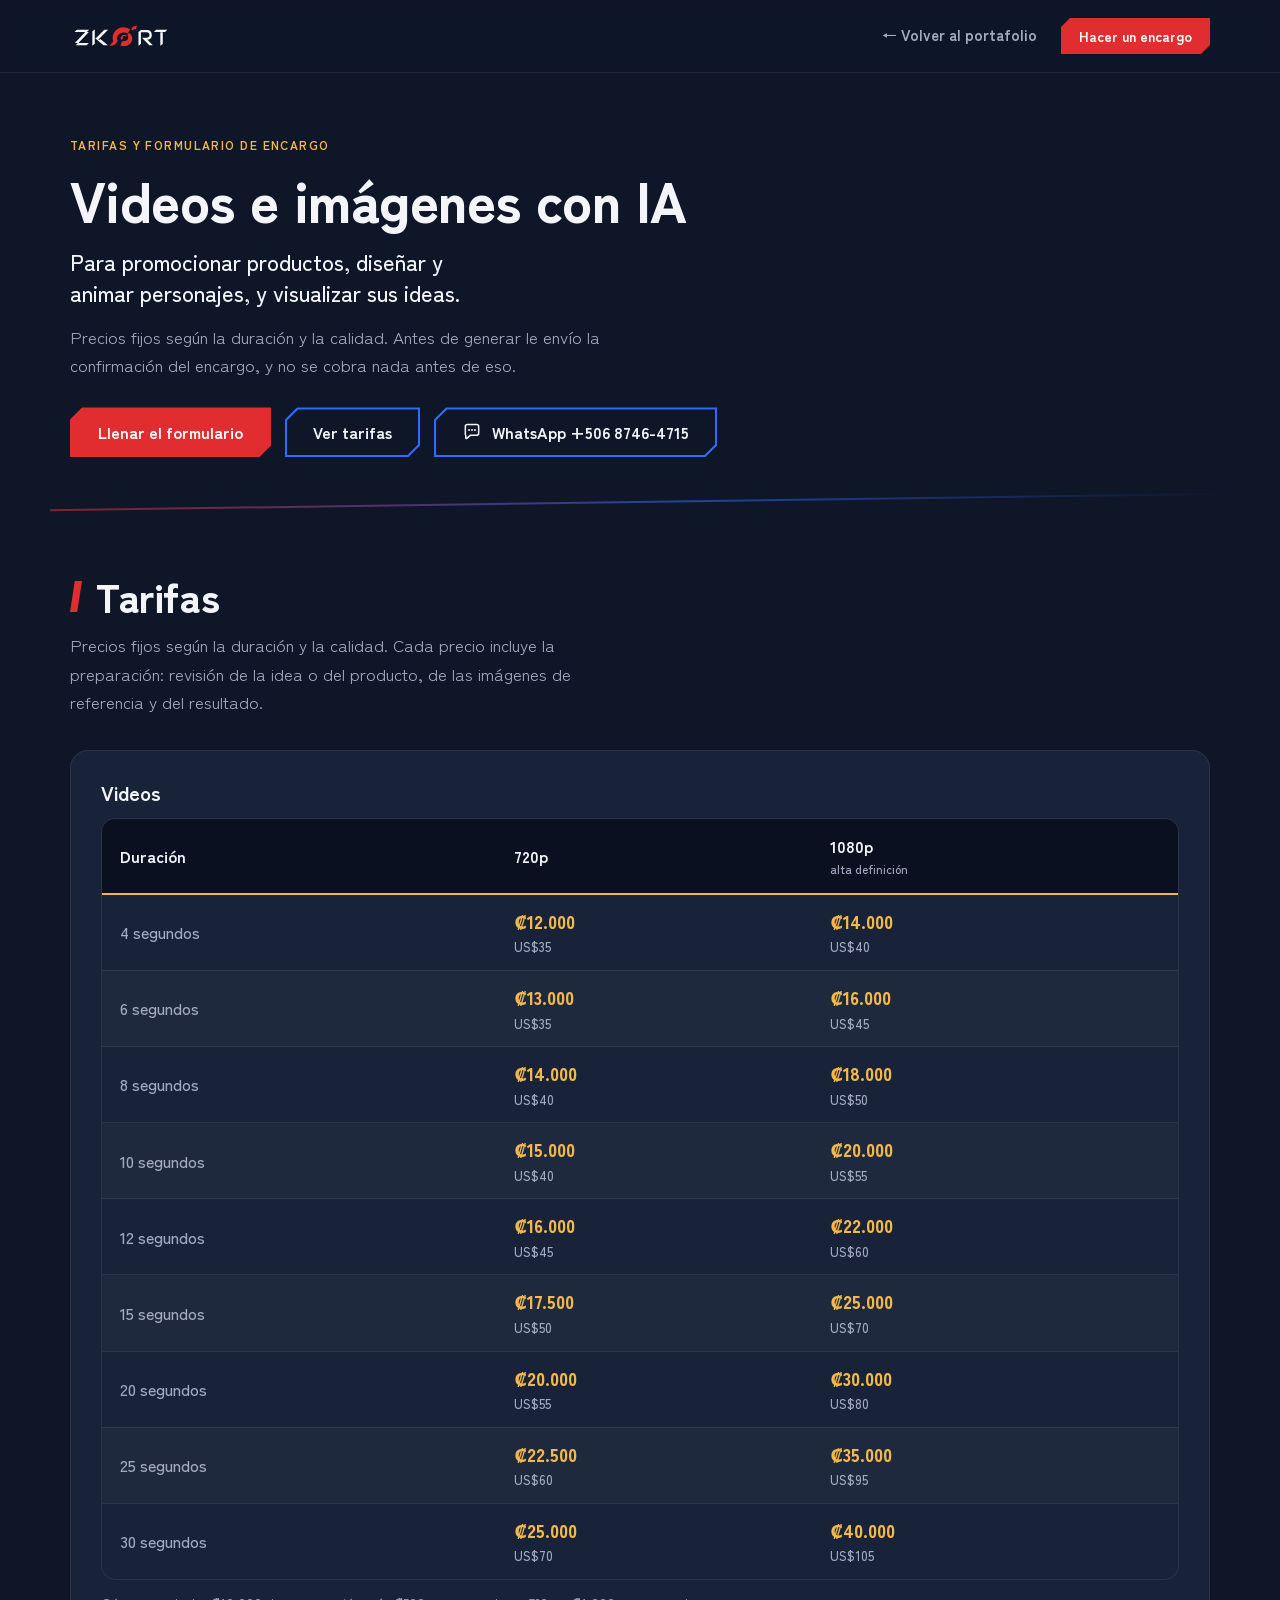
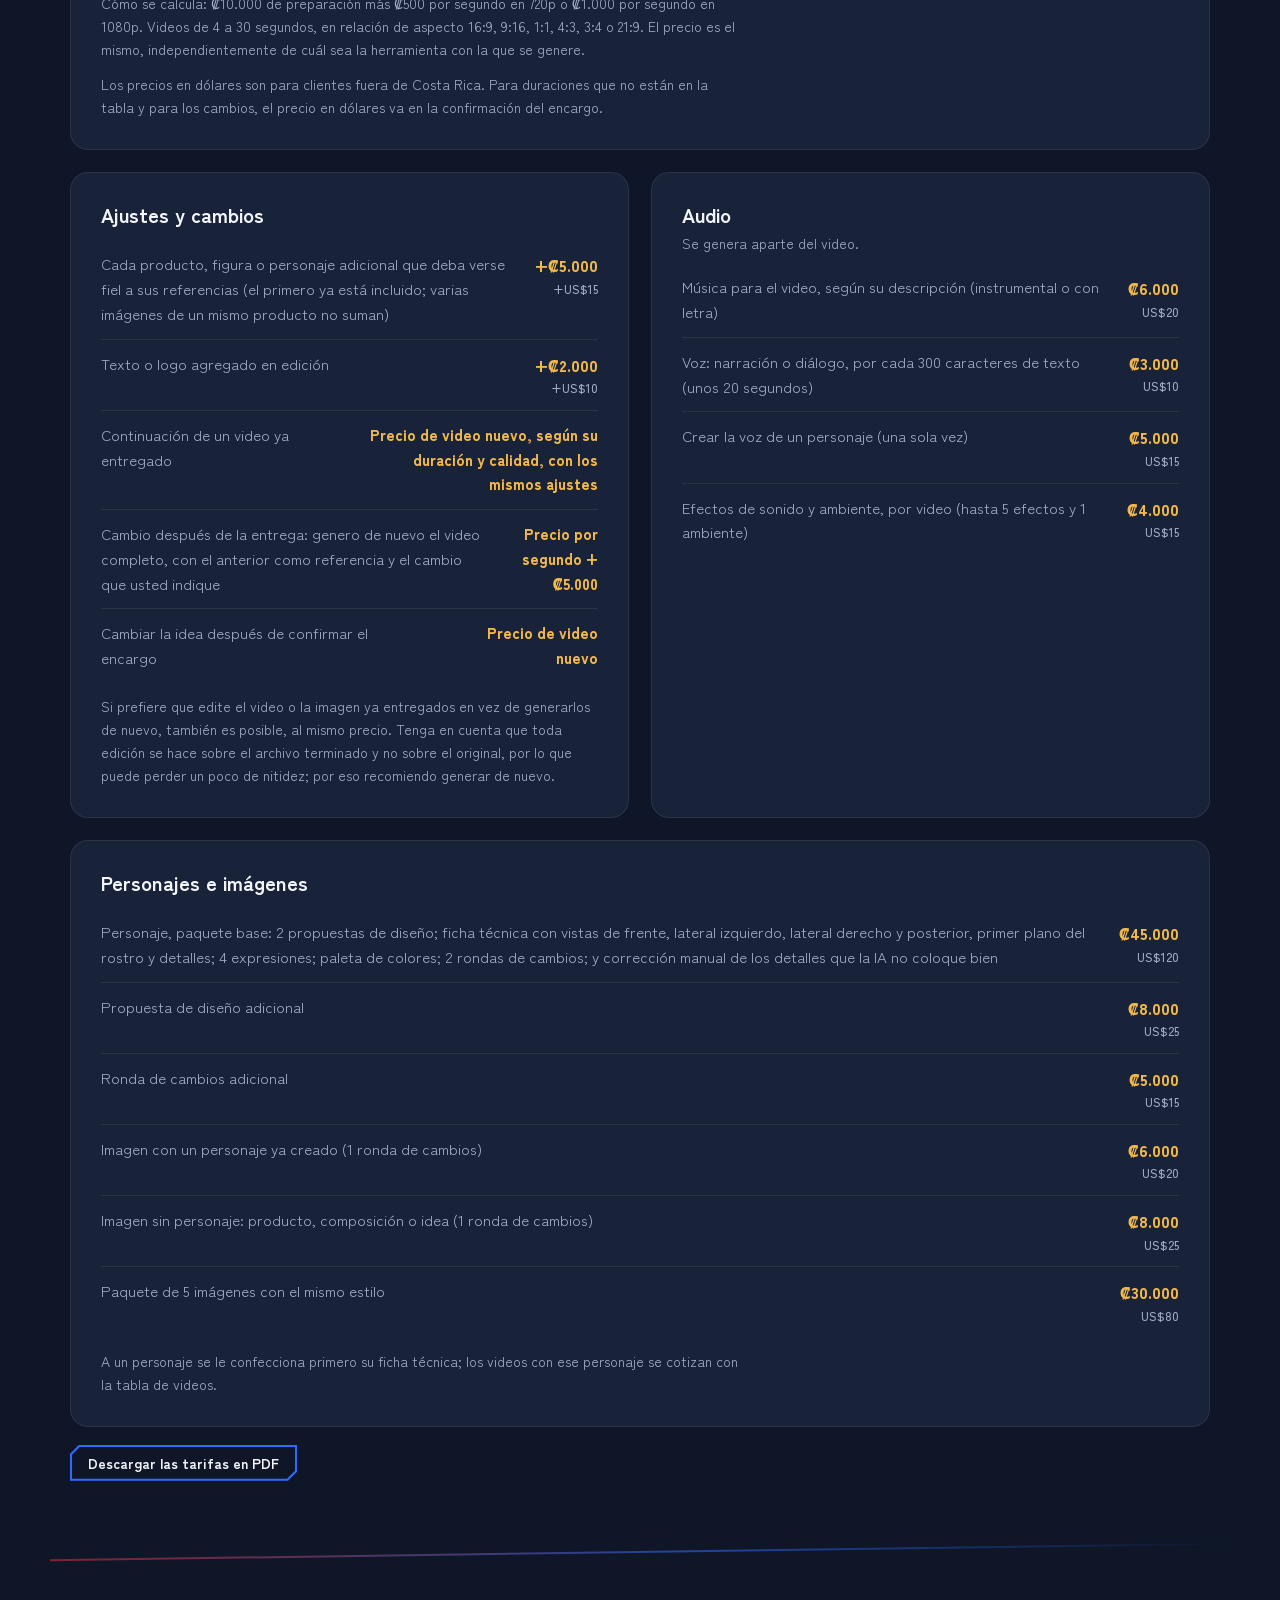
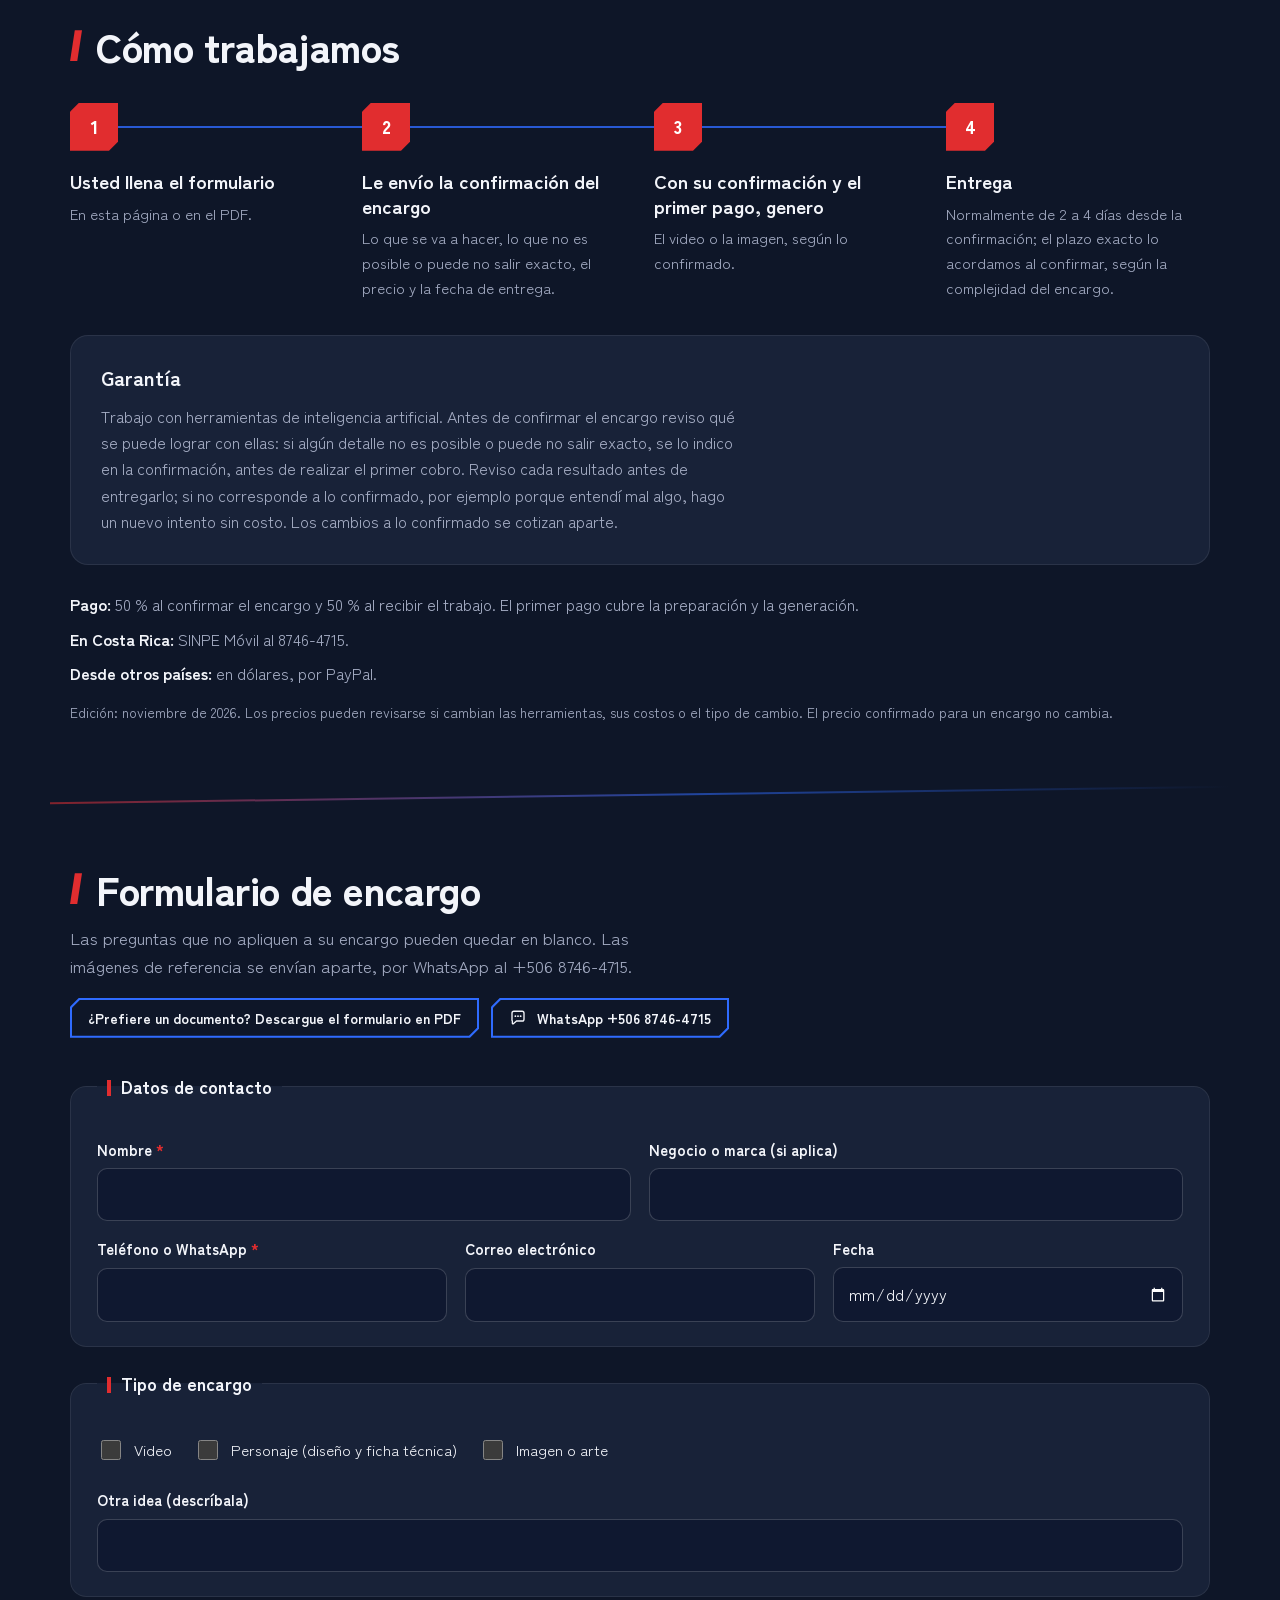
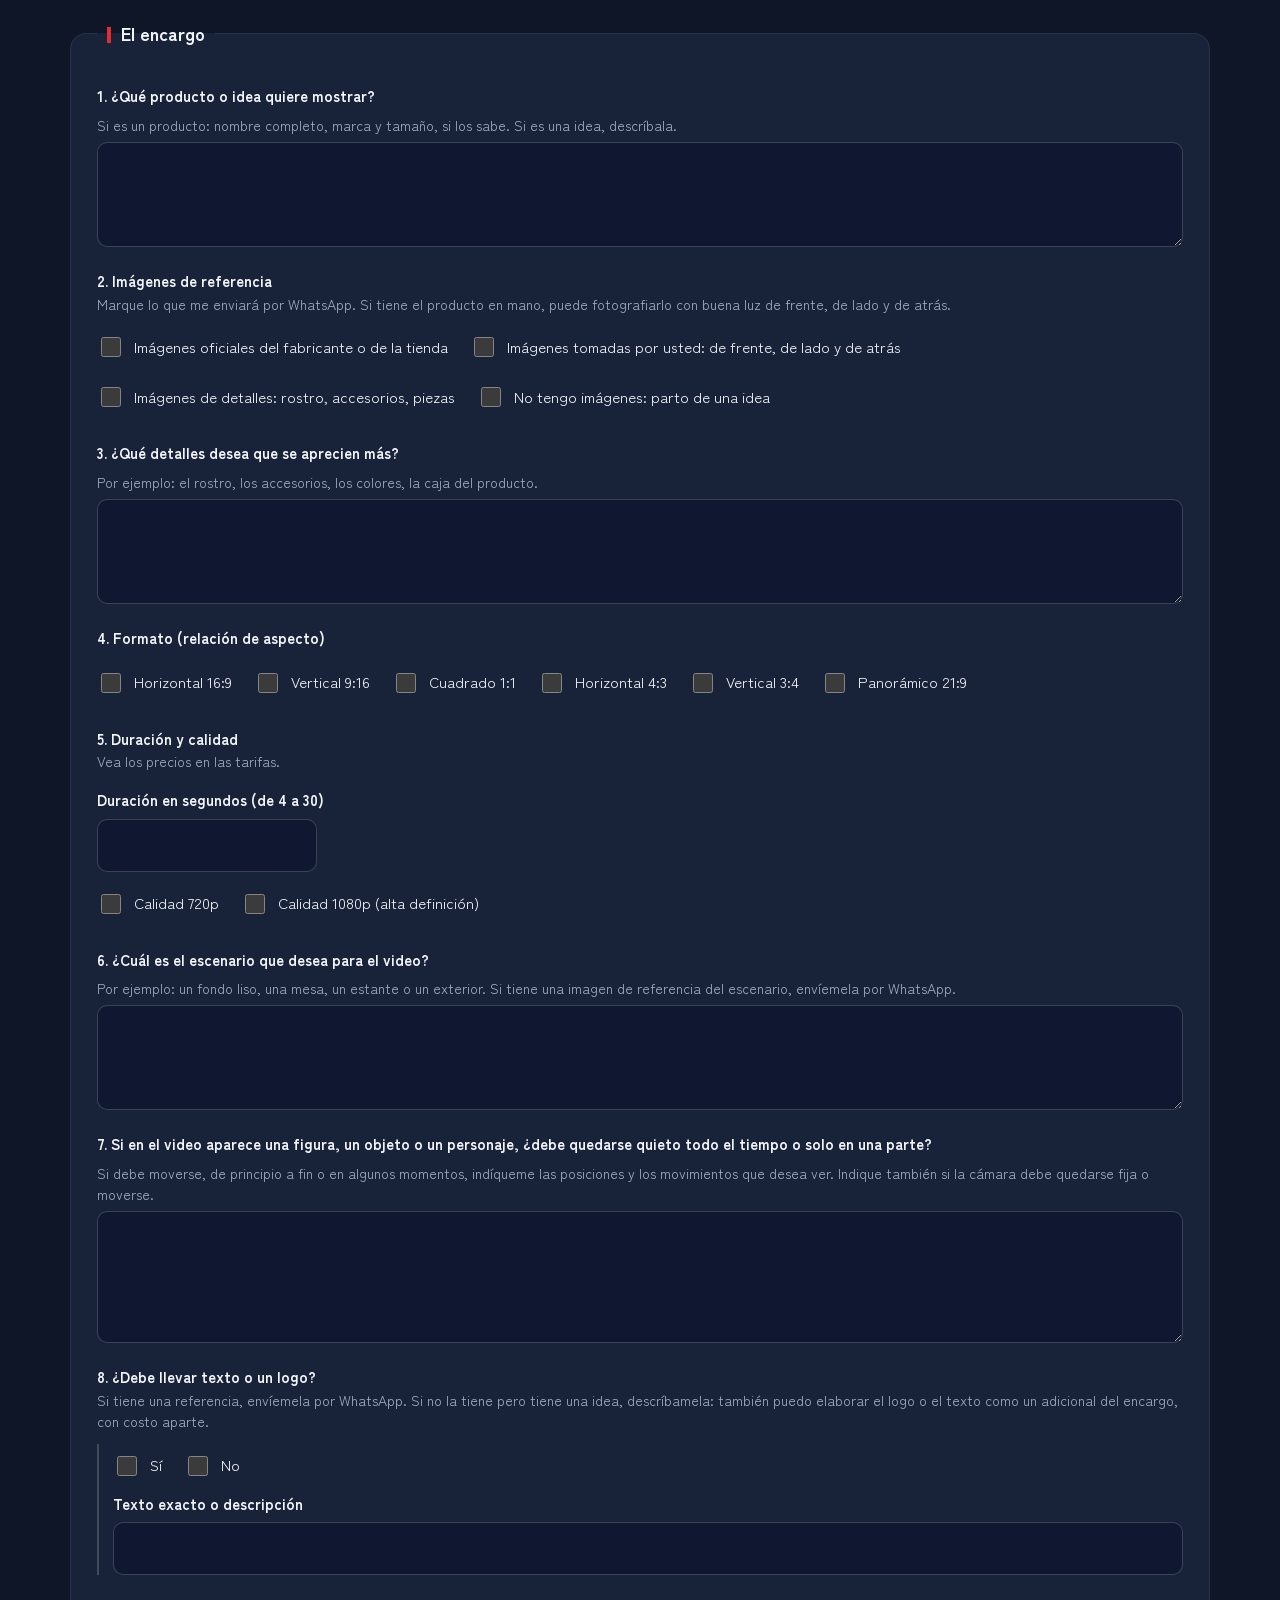
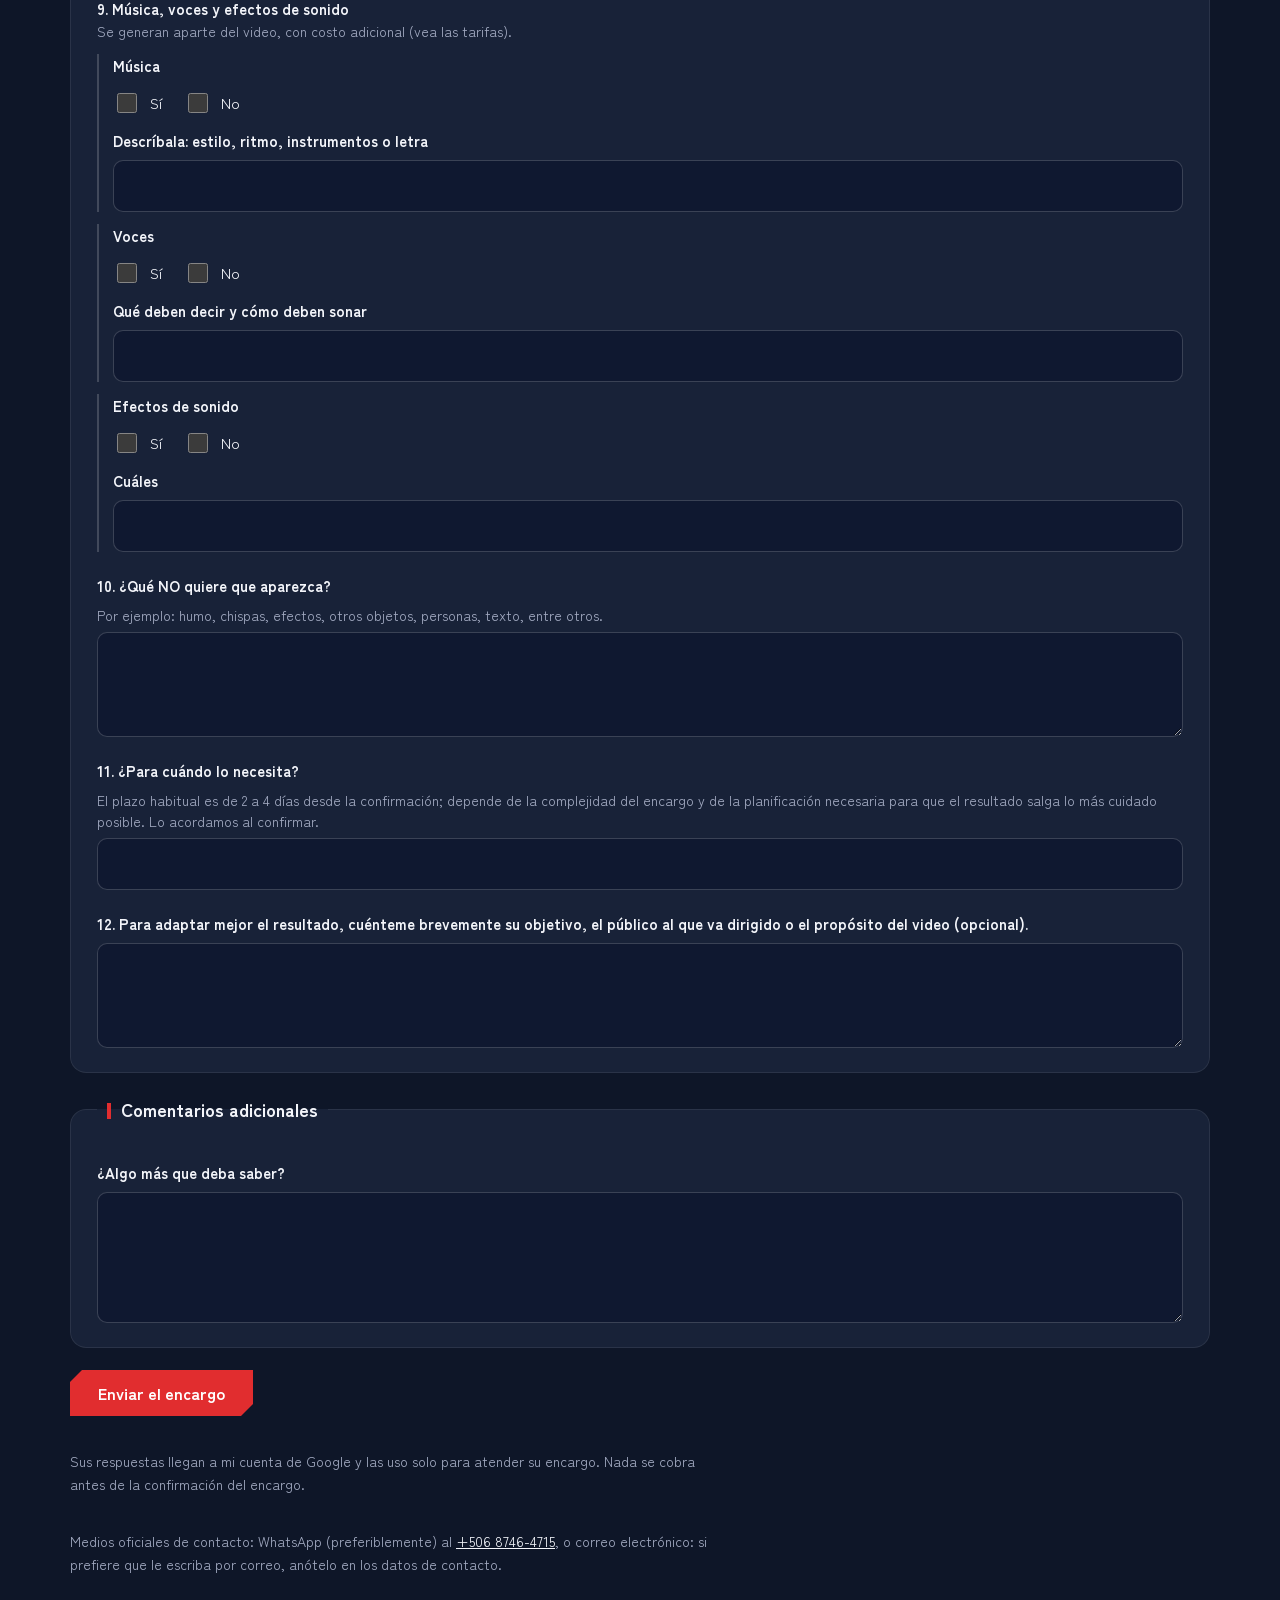
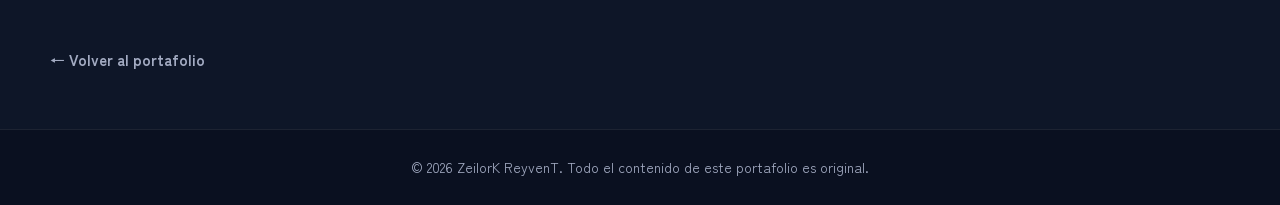
==== commit c967f3b8: "Ajusta textos de la página de encargos y de sus PDF - Ajustes: aclara que varias imágenes de un mism" ====
--- a/encargos/index.html
+++ b/encargos/index.html
@@ -241,13 +241,13 @@
         <div class="card">
           <h3>Ajustes y cambios</h3>
           <ul class="plist">
-<li><span>Cada producto, figura o personaje adicional que deba verse fiel a sus referencias (el primero ya está incluido)</span><strong>+₡5.000<small class="usd">+US$15</small></strong></li>
+<li><span>Cada producto, figura o personaje adicional que deba verse fiel a sus referencias (el primero ya está incluido; varias imágenes de un mismo producto no suman)</span><strong>+₡5.000<small class="usd">+US$15</small></strong></li>
 <li><span>Texto o logo agregado en edición</span><strong>+₡2.000<small class="usd">+US$10</small></strong></li>
-<li><span>Continuación de un video ya entregado</span><strong class="w">Precio de video nuevo, según su duración y calidad</strong></li>
+<li><span>Continuación de un video ya entregado</span><strong class="w">Precio de video nuevo, según su duración y calidad, con los mismos ajustes</strong></li>
 <li><span>Cambio después de la entrega: genero de nuevo el video completo, con el anterior como referencia y el cambio que usted indique</span><strong class="w">Precio por segundo + ₡5.000</strong></li>
 <li><span>Cambiar la idea después de confirmar el encargo</span><strong class="w">Precio de video nuevo</strong></li>
           </ul>
-          <p class="note">Si prefiere que edite el video o la imagen ya entregados en vez de generarlos de nuevo, también es posible, al mismo precio. Cada edición puede bajar un poco la calidad visual: es un límite actual de las herramientas.</p>
+          <p class="note">Si prefiere que edite el video o la imagen ya entregados en vez de generarlos de nuevo, también es posible, al mismo precio. Tenga en cuenta que toda edición se hace sobre el archivo terminado y no sobre el original, por lo que puede perder un poco de nitidez; por eso recomiendo generar de nuevo.</p>
         </div>
         <div class="card">
           <h3>Audio</h3>
@@ -291,7 +291,7 @@
       </ol>
       <div class="card garantia">
         <h3>Garantía</h3>
-        <p>Trabajo con herramientas de inteligencia artificial. Antes de confirmar el encargo reviso qué se puede lograr con ellas: si algún detalle no es posible o puede no salir exacto, se lo indico en la confirmación, antes de cobrar nada. Reviso cada resultado antes de entregarlo; si no corresponde a lo confirmado, por ejemplo porque entendí mal algo, hago un nuevo intento sin costo. Los cambios a lo confirmado se cotizan aparte.</p>
+        <p>Trabajo con herramientas de inteligencia artificial. Antes de confirmar el encargo reviso qué se puede lograr con ellas: si algún detalle no es posible o puede no salir exacto, se lo indico en la confirmación, antes de realizar el primer cobro. Reviso cada resultado antes de entregarlo; si no corresponde a lo confirmado, por ejemplo porque entendí mal algo, hago un nuevo intento sin costo. Los cambios a lo confirmado se cotizan aparte.</p>
       </div>
       <div class="pay">
         <p><strong>Pago:</strong> 50 % al confirmar el encargo y 50 % al recibir el trabajo. El primer pago cubre la preparación y la generación.</p>
@@ -349,7 +349,7 @@
             <p class="hint">Marque lo que me enviará por WhatsApp. Si tiene el producto en mano, puede fotografiarlo con buena luz de frente, de lado y de atrás.</p>
             <div class="checks">
               <label class="chk"><input type="checkbox" name="2. Imágenes de referencia" value="Imágenes oficiales del fabricante o de la tienda"><span>Imágenes oficiales del fabricante o de la tienda</span></label>
-              <label class="chk"><input type="checkbox" name="2. Imágenes de referencia" value="Imágenes propias: de frente, de lado y de atrás"><span>Imágenes propias: de frente, de lado y de atrás</span></label>
+              <label class="chk"><input type="checkbox" name="2. Imágenes de referencia" value="Imágenes tomadas por usted: de frente, de lado y de atrás"><span>Imágenes tomadas por usted: de frente, de lado y de atrás</span></label>
               <label class="chk"><input type="checkbox" name="2. Imágenes de referencia" value="Imágenes de detalles: rostro, accesorios, piezas"><span>Imágenes de detalles: rostro, accesorios, piezas</span></label>
               <label class="chk"><input type="checkbox" name="2. Imágenes de referencia" value="No tengo imágenes: parto de una idea"><span>No tengo imágenes: parto de una idea</span></label>
             </div>
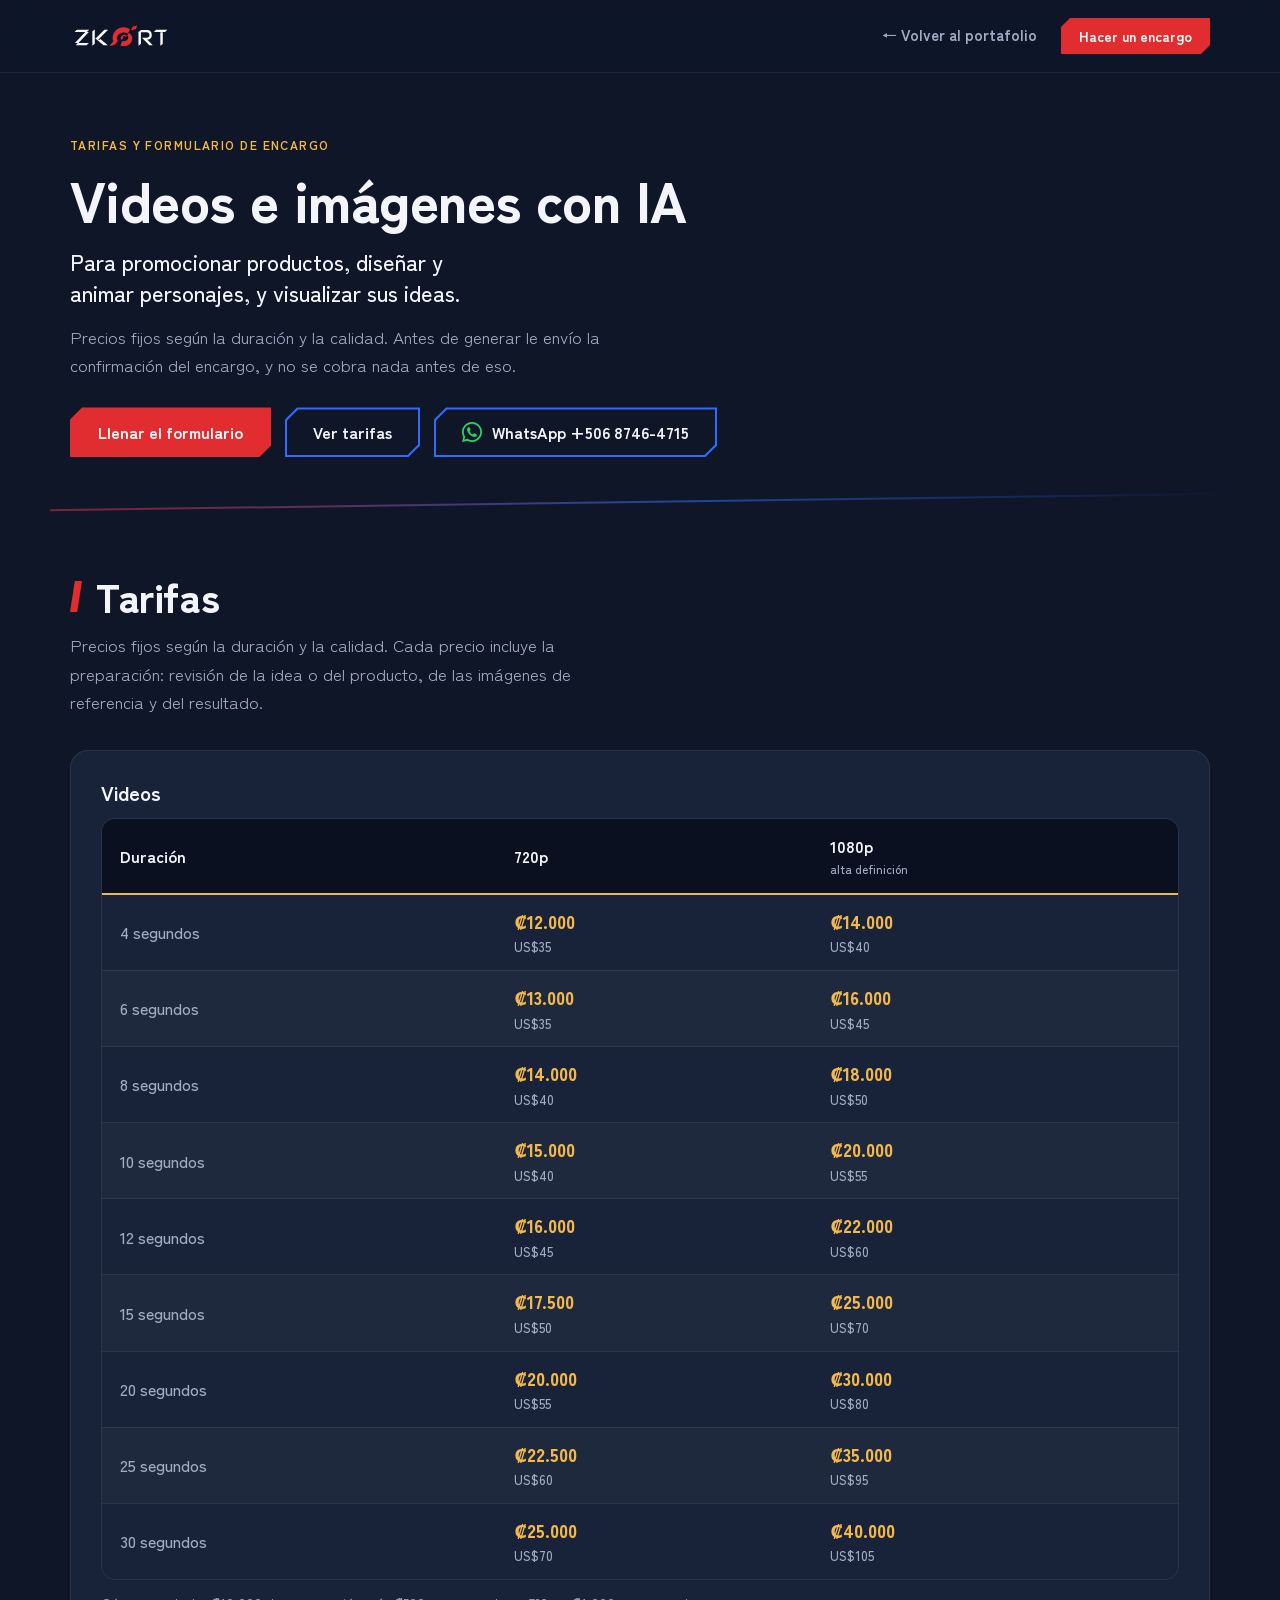
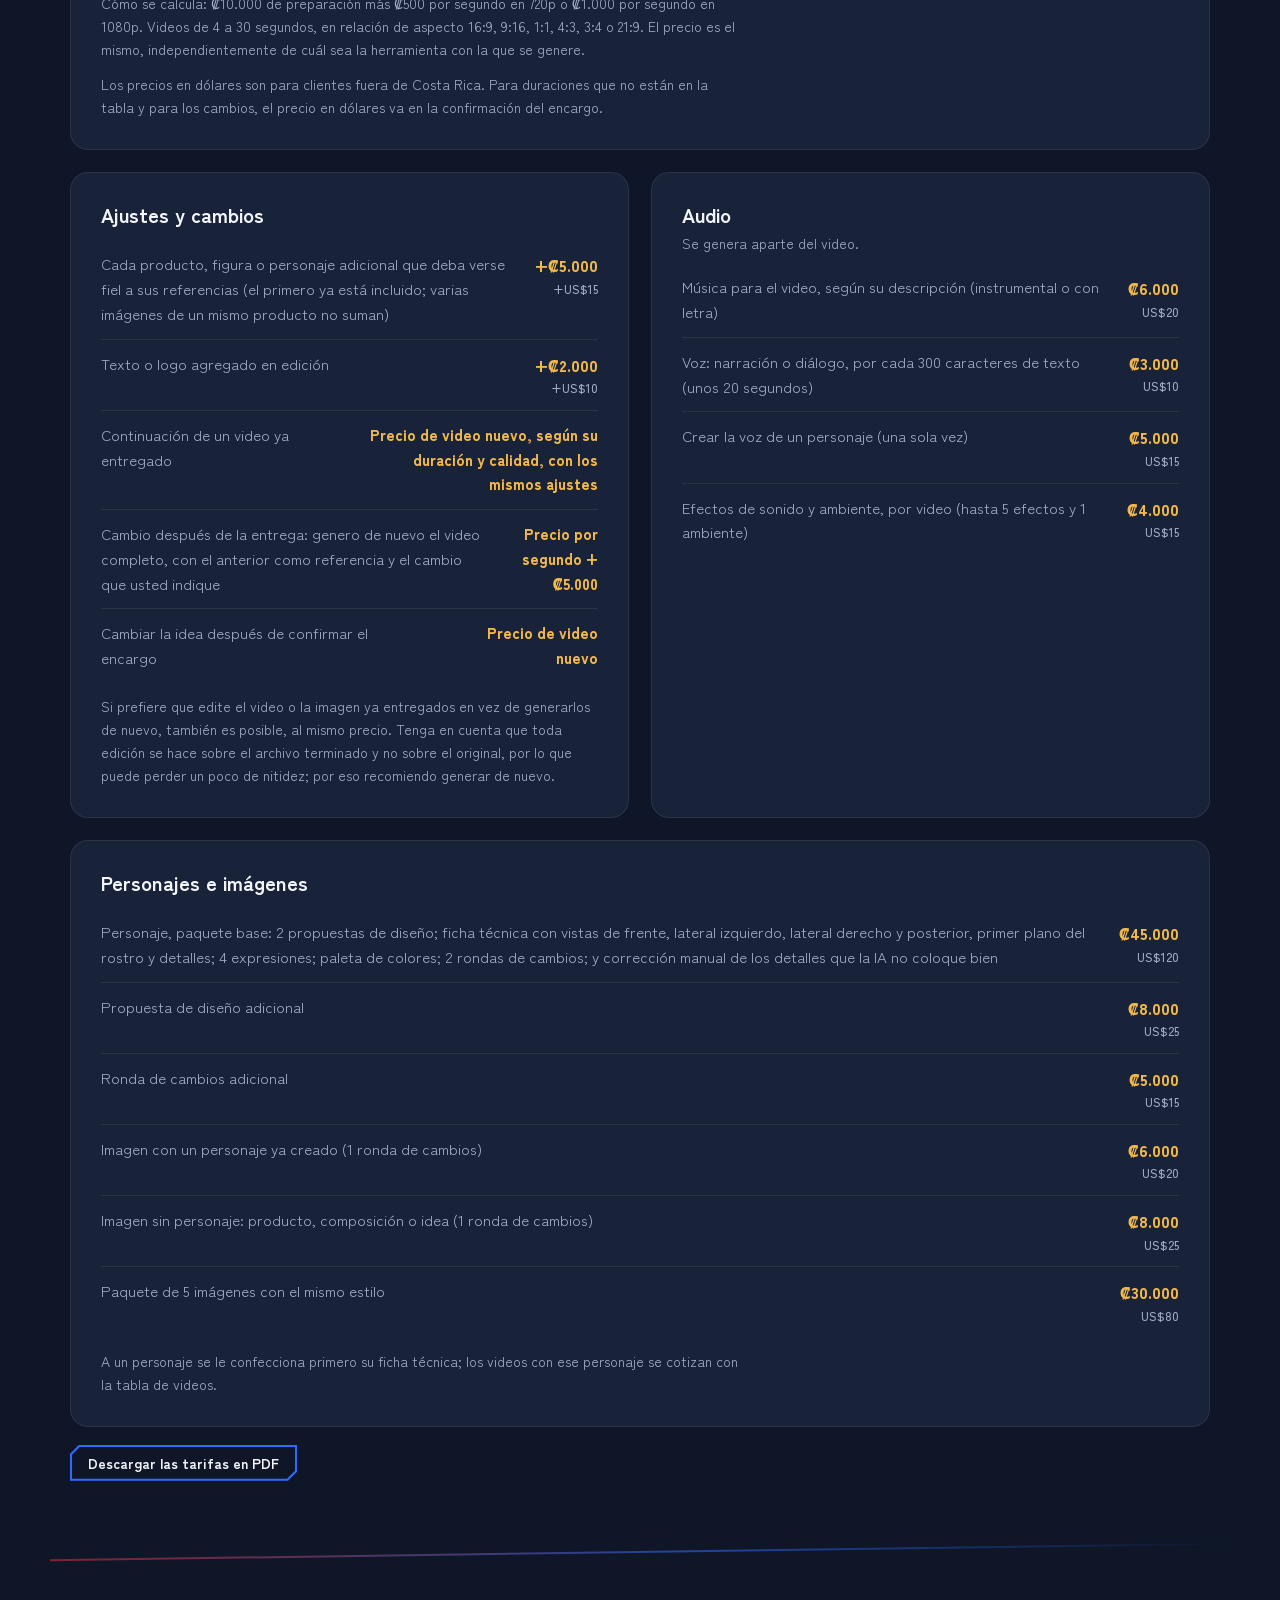
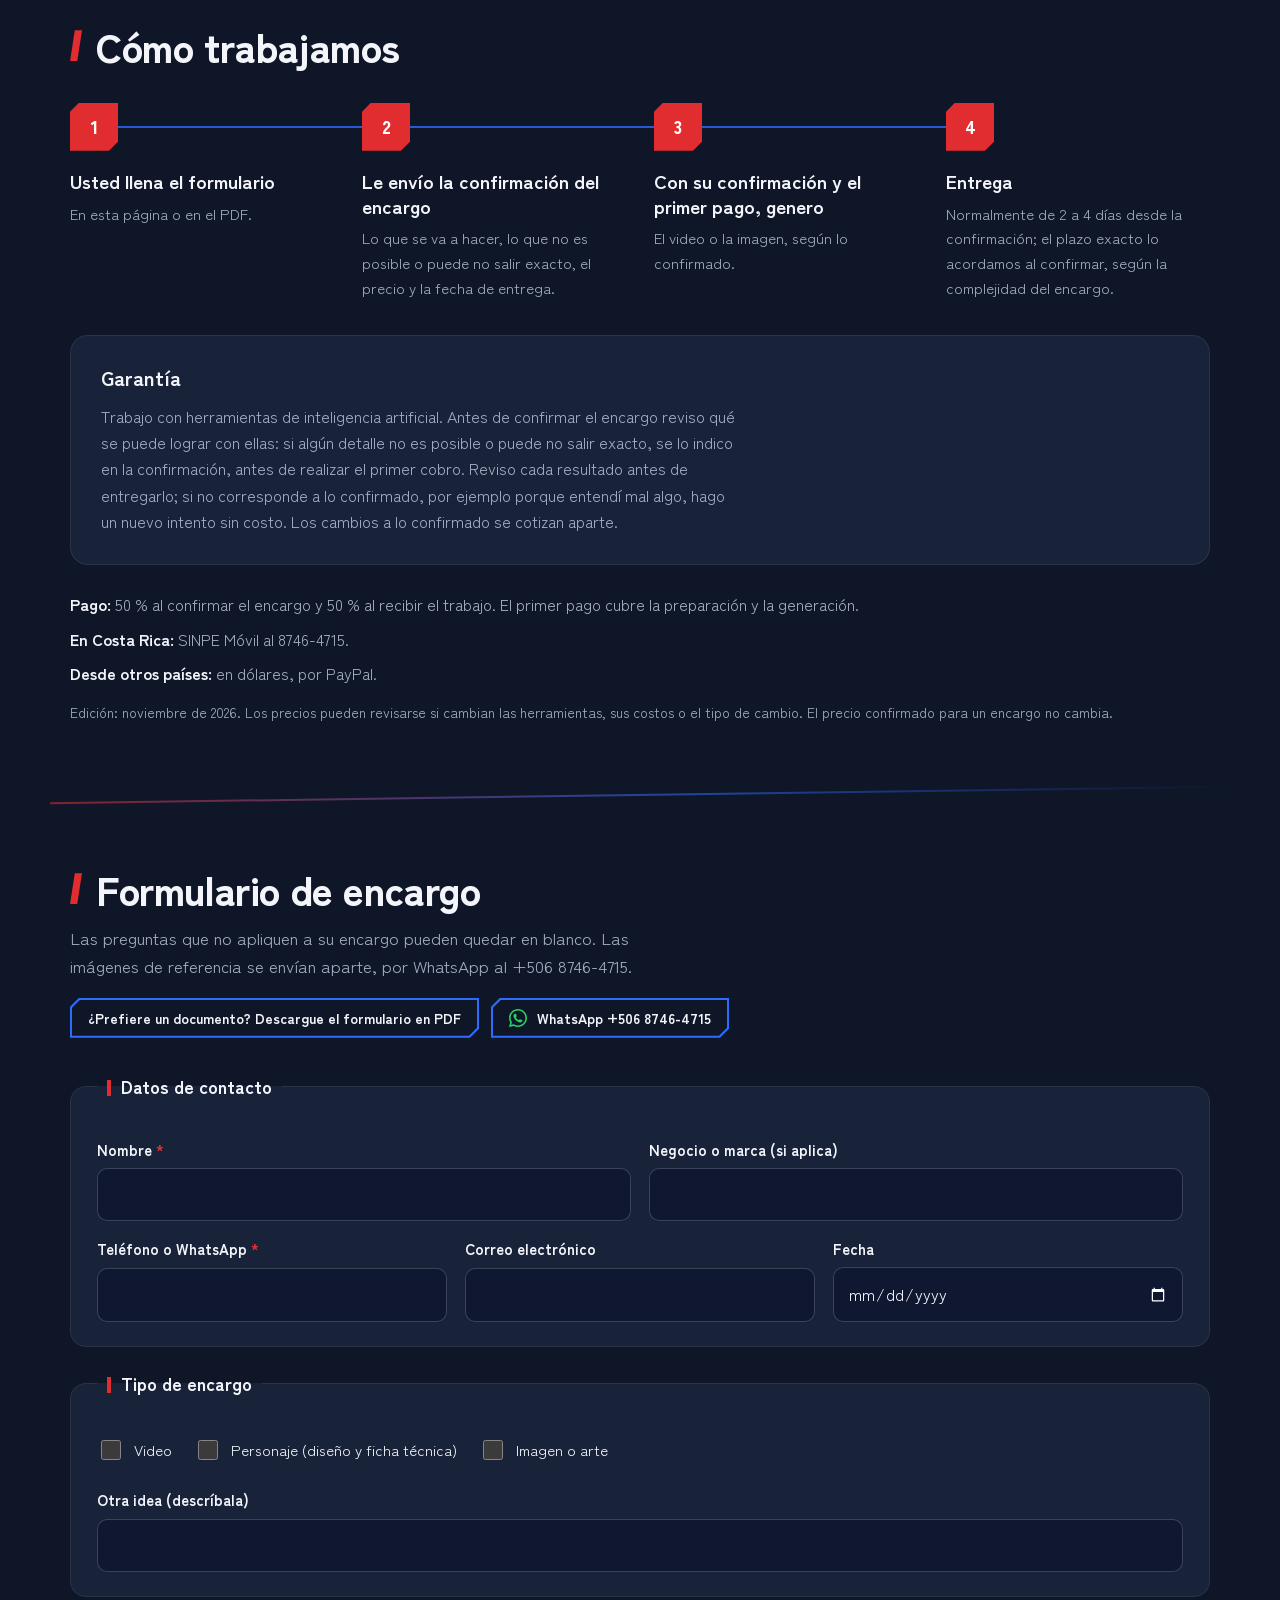
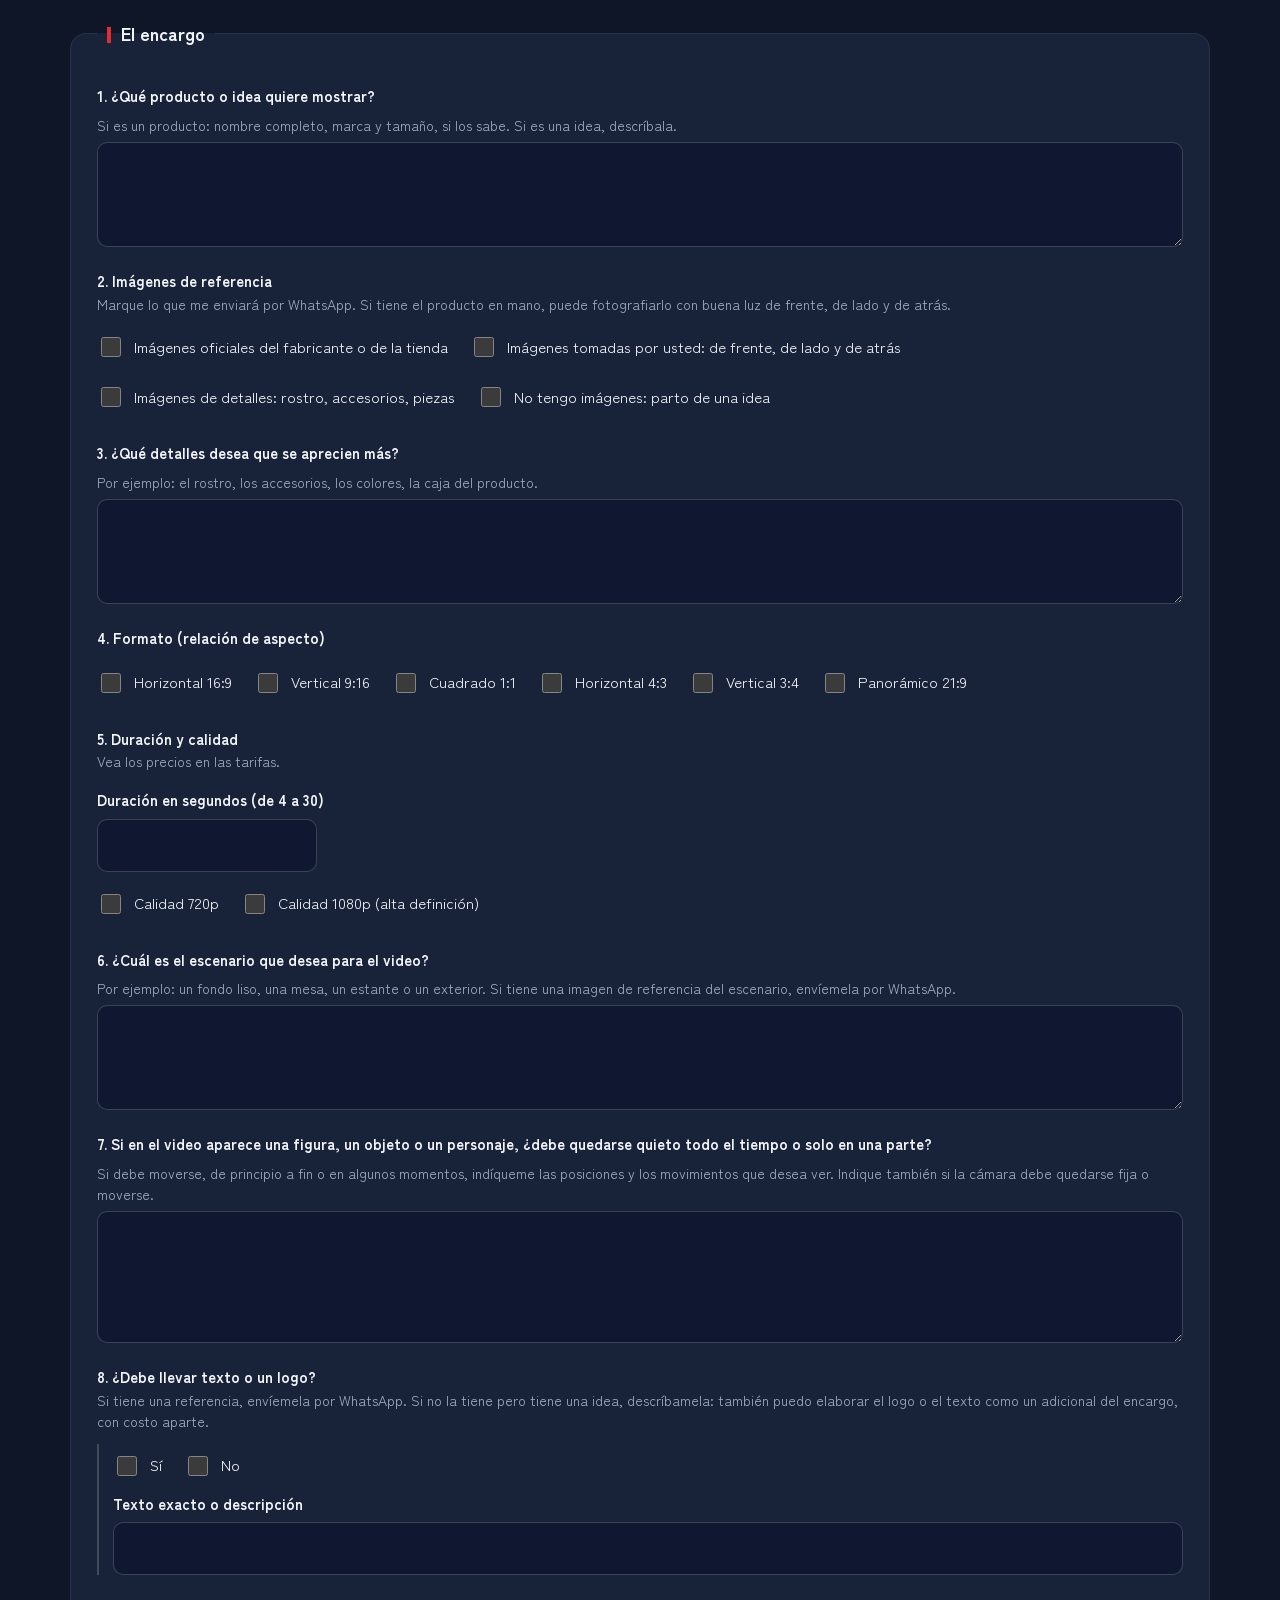
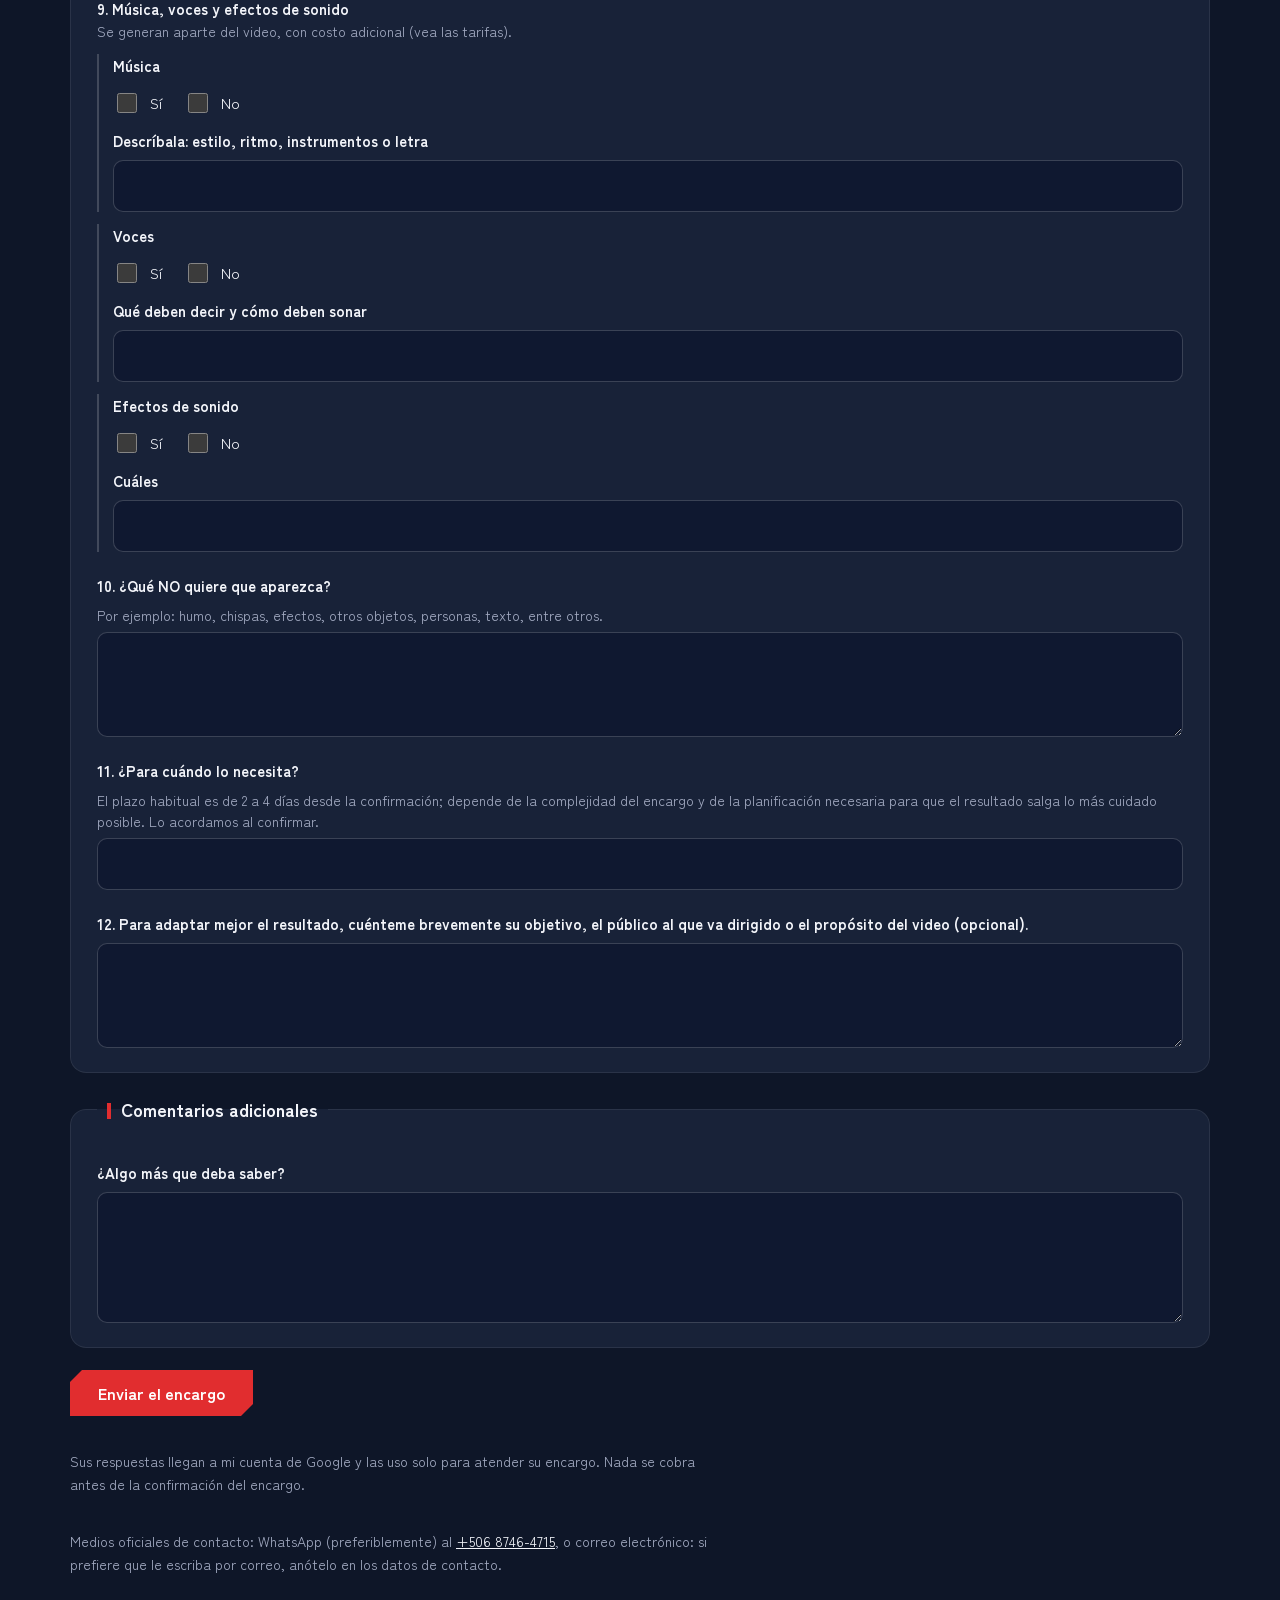
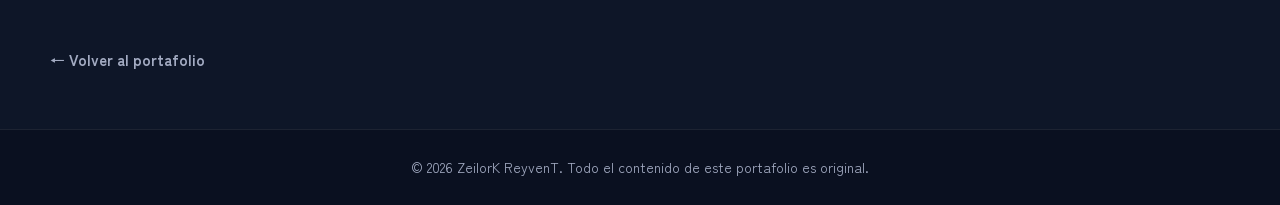
==== commit 74e5b7d4: "Usa el logo oficial de WhatsApp en los botones de contacto - encargos/whatsapp.svg: archivo oficial " ====
--- a/encargos/index.html
+++ b/encargos/index.html
@@ -202,7 +202,7 @@
       <div class="actions">
         <a class="btn" href="#formulario"><span>Llenar el formulario</span></a>
         <a class="btn btn-ghost" href="#tarifas"><span>Ver tarifas</span></a>
-        <a class="btn btn-ghost" href="https://wa.me/50687464715" target="_blank" rel="noopener" aria-label="Escribirme por WhatsApp al +506 8746-4715 (se abre en otra pestaña)"><span><svg class="ico" viewBox="0 0 24 24" aria-hidden="true" focusable="false"><path d="M4 5.5A2.5 2.5 0 0 1 6.5 3h11A2.5 2.5 0 0 1 20 5.5v8a2.5 2.5 0 0 1-2.5 2.5H10l-4.2 3.6c-.6.5-1.3.1-1.3-.6V16A2.5 2.5 0 0 1 4 13.5z" fill="none" stroke="currentColor" stroke-width="1.8" stroke-linejoin="round"/><circle cx="8.5" cy="9.5" r="1.2" fill="currentColor"/><circle cx="12" cy="9.5" r="1.2" fill="currentColor"/><circle cx="15.5" cy="9.5" r="1.2" fill="currentColor"/></svg>WhatsApp +506 8746-4715</span></a>
+        <a class="btn btn-ghost" href="https://wa.me/50687464715" target="_blank" rel="noopener" aria-label="Escribirme por WhatsApp al +506 8746-4715 (se abre en otra pestaña)"><span><img class="ico" src="whatsapp.svg" alt="" width="20" height="20" loading="lazy">WhatsApp +506 8746-4715</span></a>
       </div>
     </div>
   </section>
@@ -311,7 +311,7 @@
         <p class="lead">Las preguntas que no apliquen a su encargo pueden quedar en blanco. Las imágenes de referencia se envían aparte, por WhatsApp al +506 8746-4715.</p>
         <div class="pdf-links">
           <a class="btn btn-ghost btn-sm" href="Formulario_de_encargo.pdf" download><span>¿Prefiere un documento? Descargue el formulario en PDF</span></a>
-          <a class="btn btn-ghost btn-sm" href="https://wa.me/50687464715" target="_blank" rel="noopener" aria-label="Escribirme por WhatsApp al +506 8746-4715 (se abre en otra pestaña)"><span><svg class="ico" viewBox="0 0 24 24" aria-hidden="true" focusable="false"><path d="M4 5.5A2.5 2.5 0 0 1 6.5 3h11A2.5 2.5 0 0 1 20 5.5v8a2.5 2.5 0 0 1-2.5 2.5H10l-4.2 3.6c-.6.5-1.3.1-1.3-.6V16A2.5 2.5 0 0 1 4 13.5z" fill="none" stroke="currentColor" stroke-width="1.8" stroke-linejoin="round"/><circle cx="8.5" cy="9.5" r="1.2" fill="currentColor"/><circle cx="12" cy="9.5" r="1.2" fill="currentColor"/><circle cx="15.5" cy="9.5" r="1.2" fill="currentColor"/></svg>WhatsApp +506 8746-4715</span></a>
+          <a class="btn btn-ghost btn-sm" href="https://wa.me/50687464715" target="_blank" rel="noopener" aria-label="Escribirme por WhatsApp al +506 8746-4715 (se abre en otra pestaña)"><span><img class="ico" src="whatsapp.svg" alt="" width="20" height="20" loading="lazy">WhatsApp +506 8746-4715</span></a>
         </div>
       </div>
 
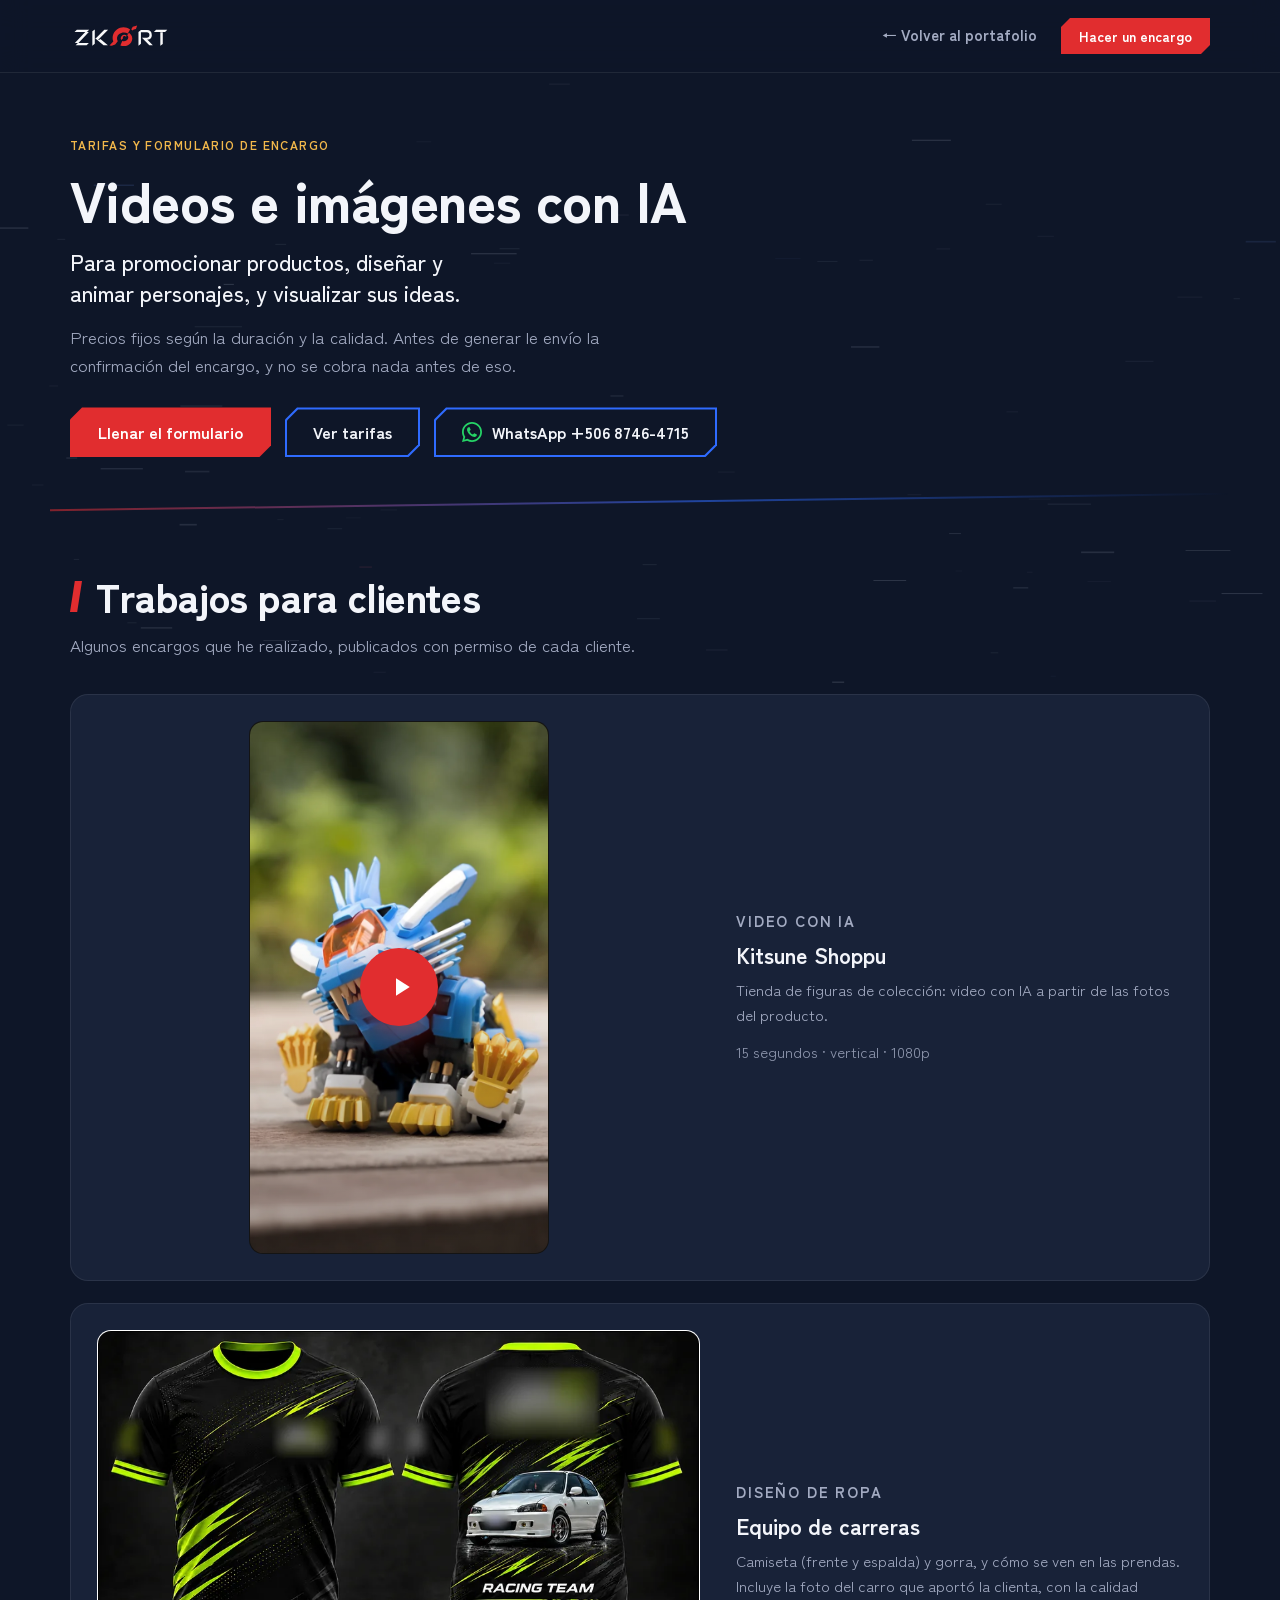
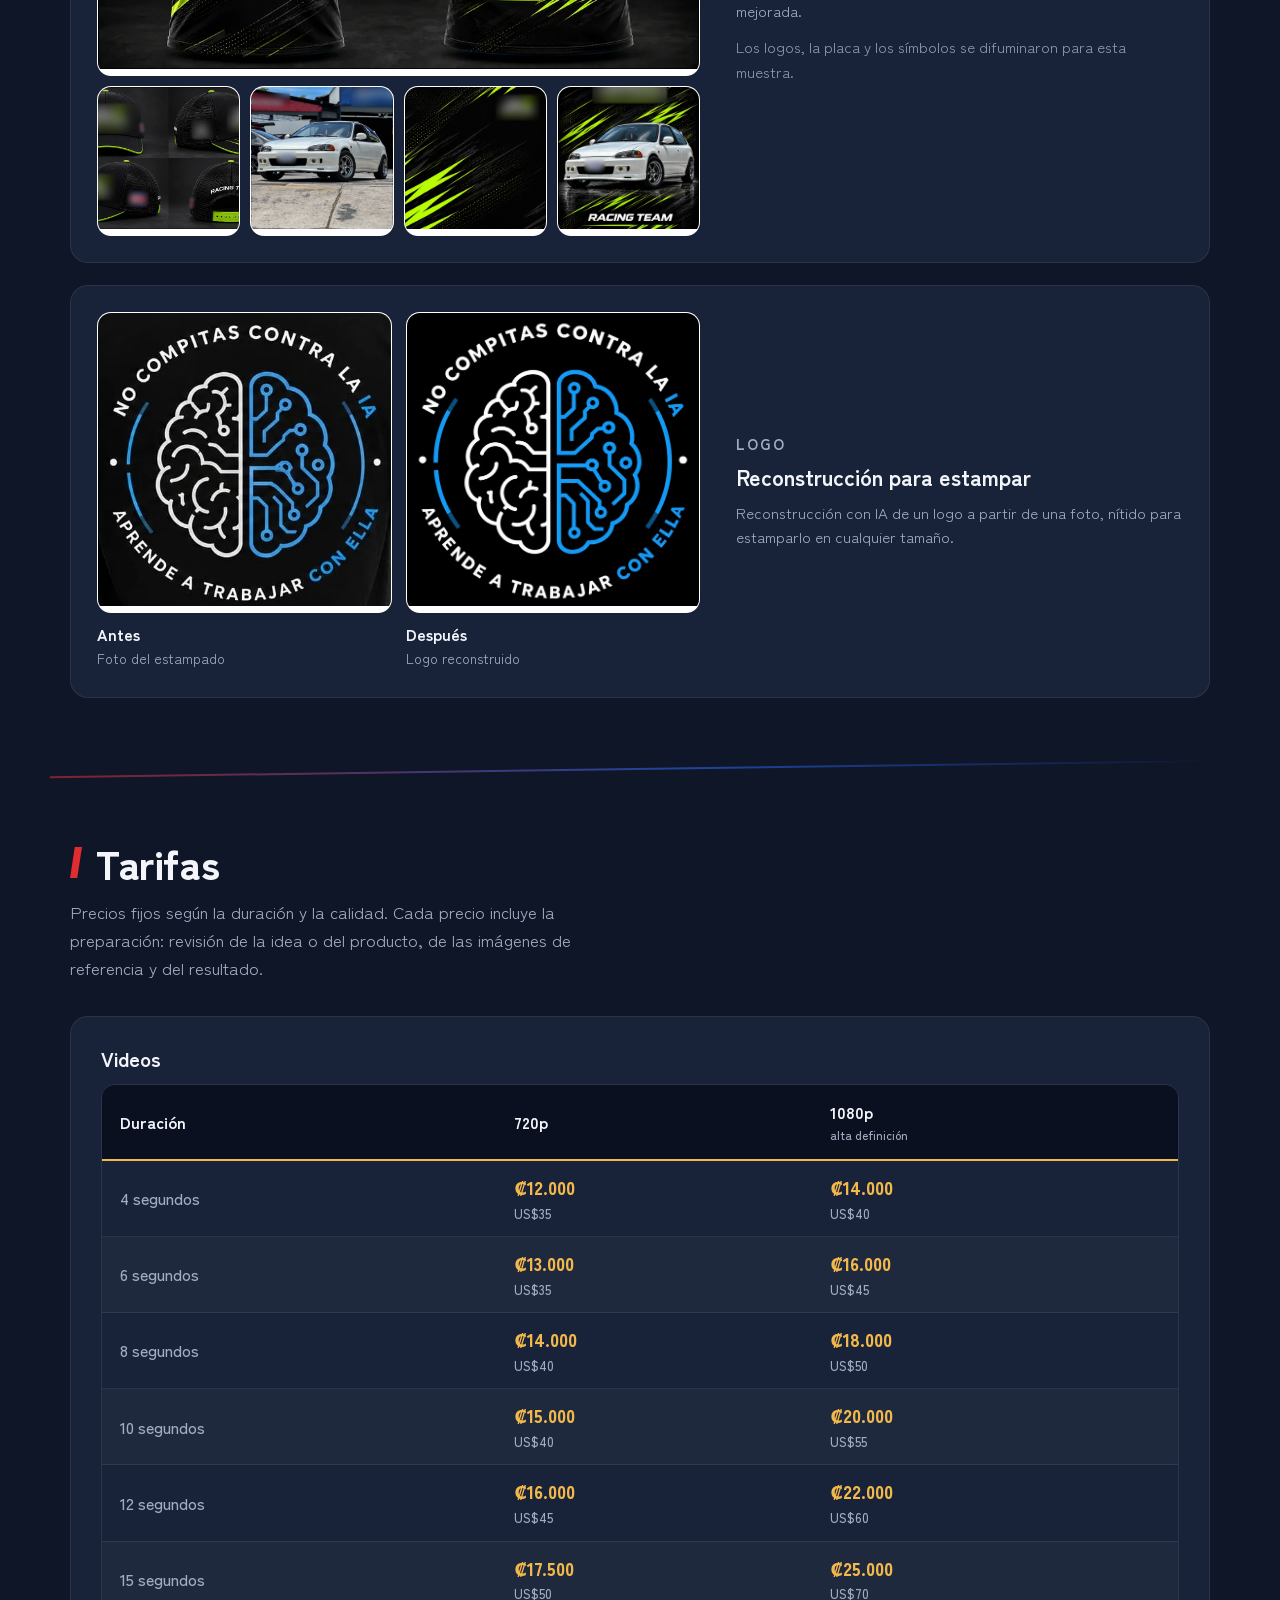
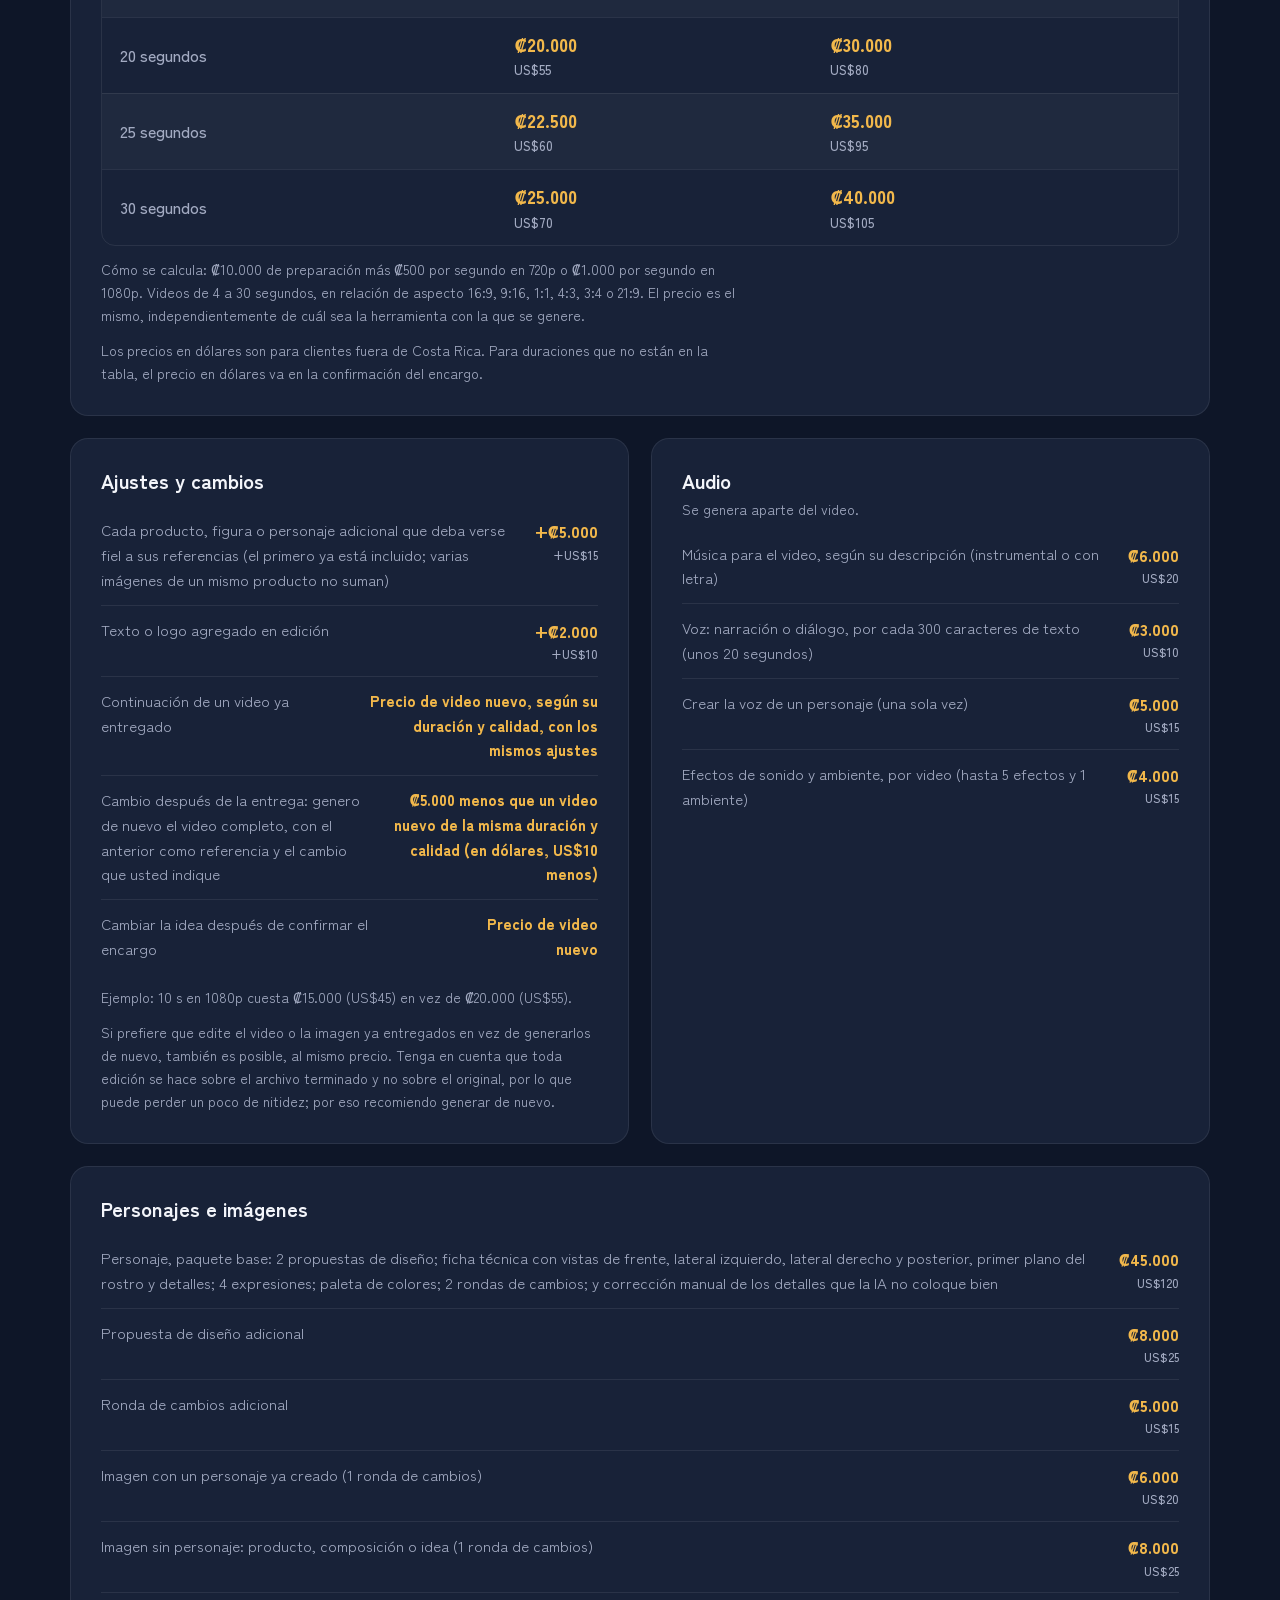
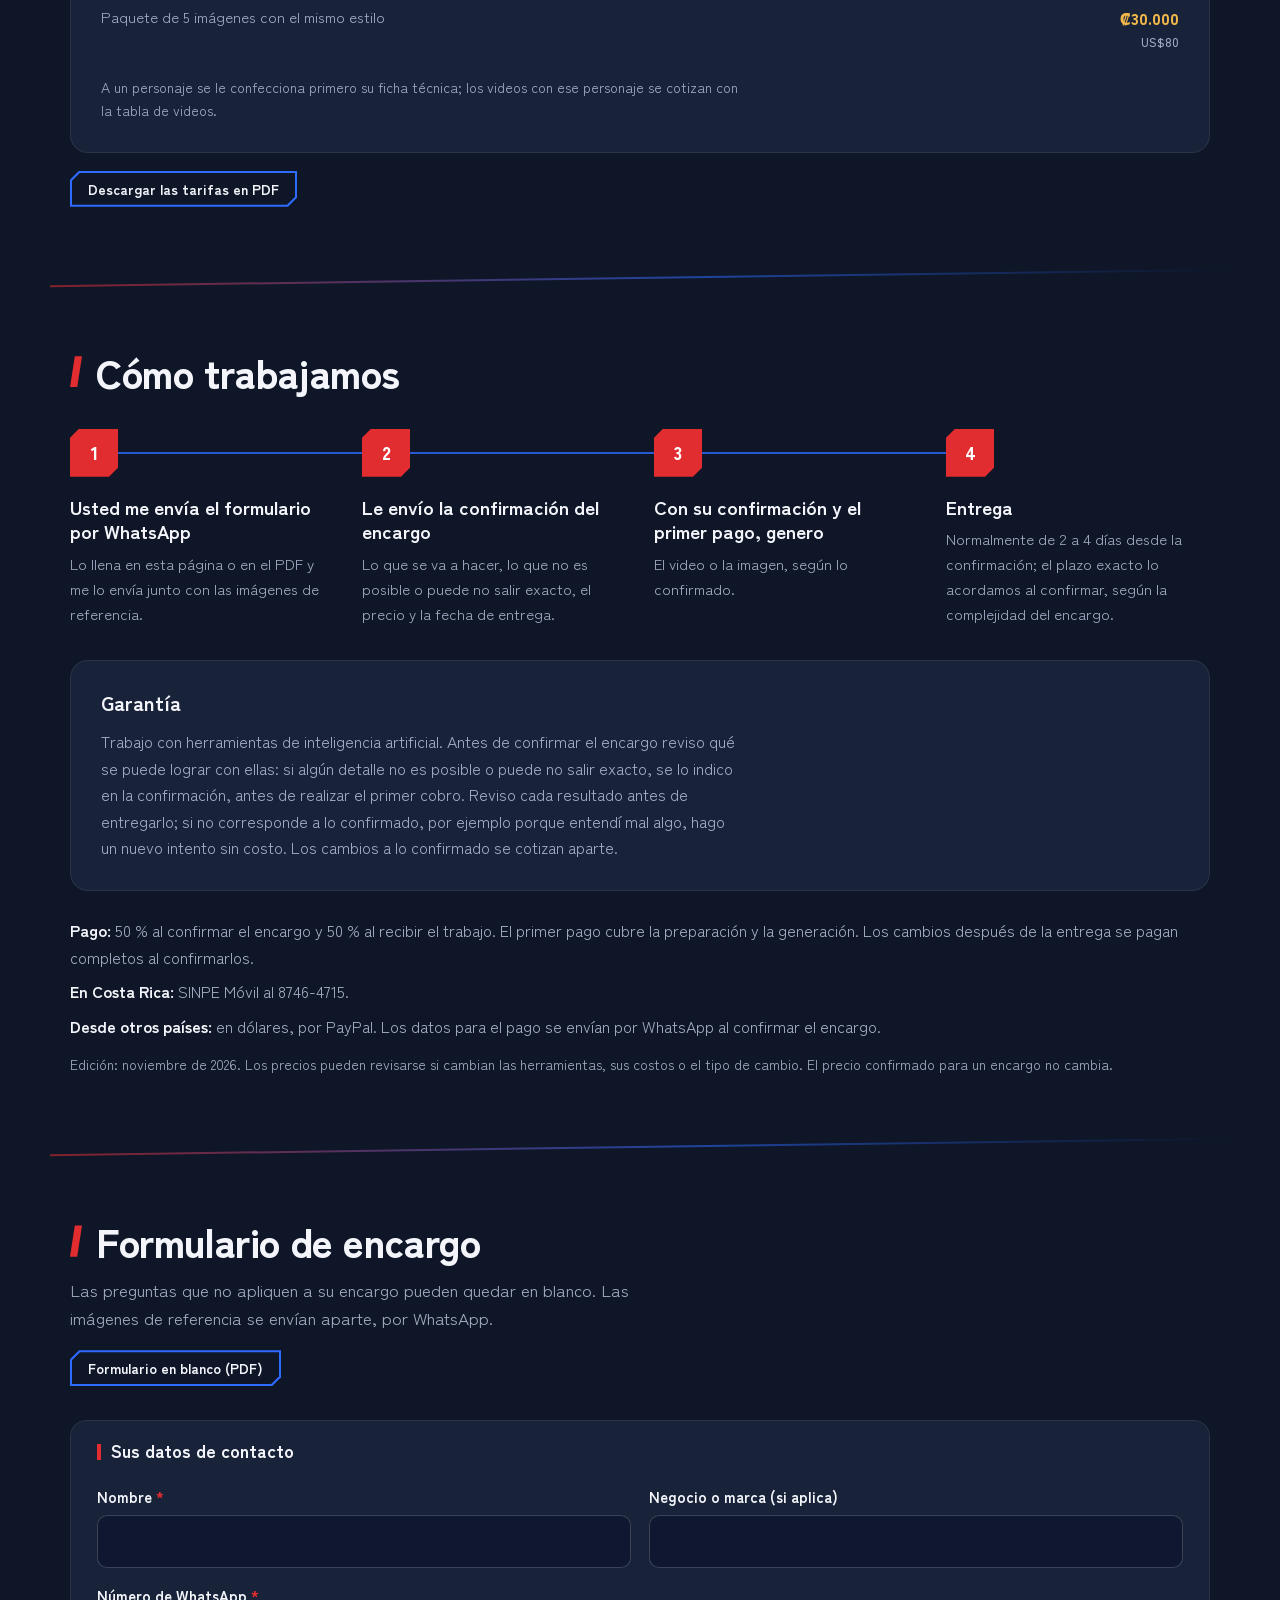
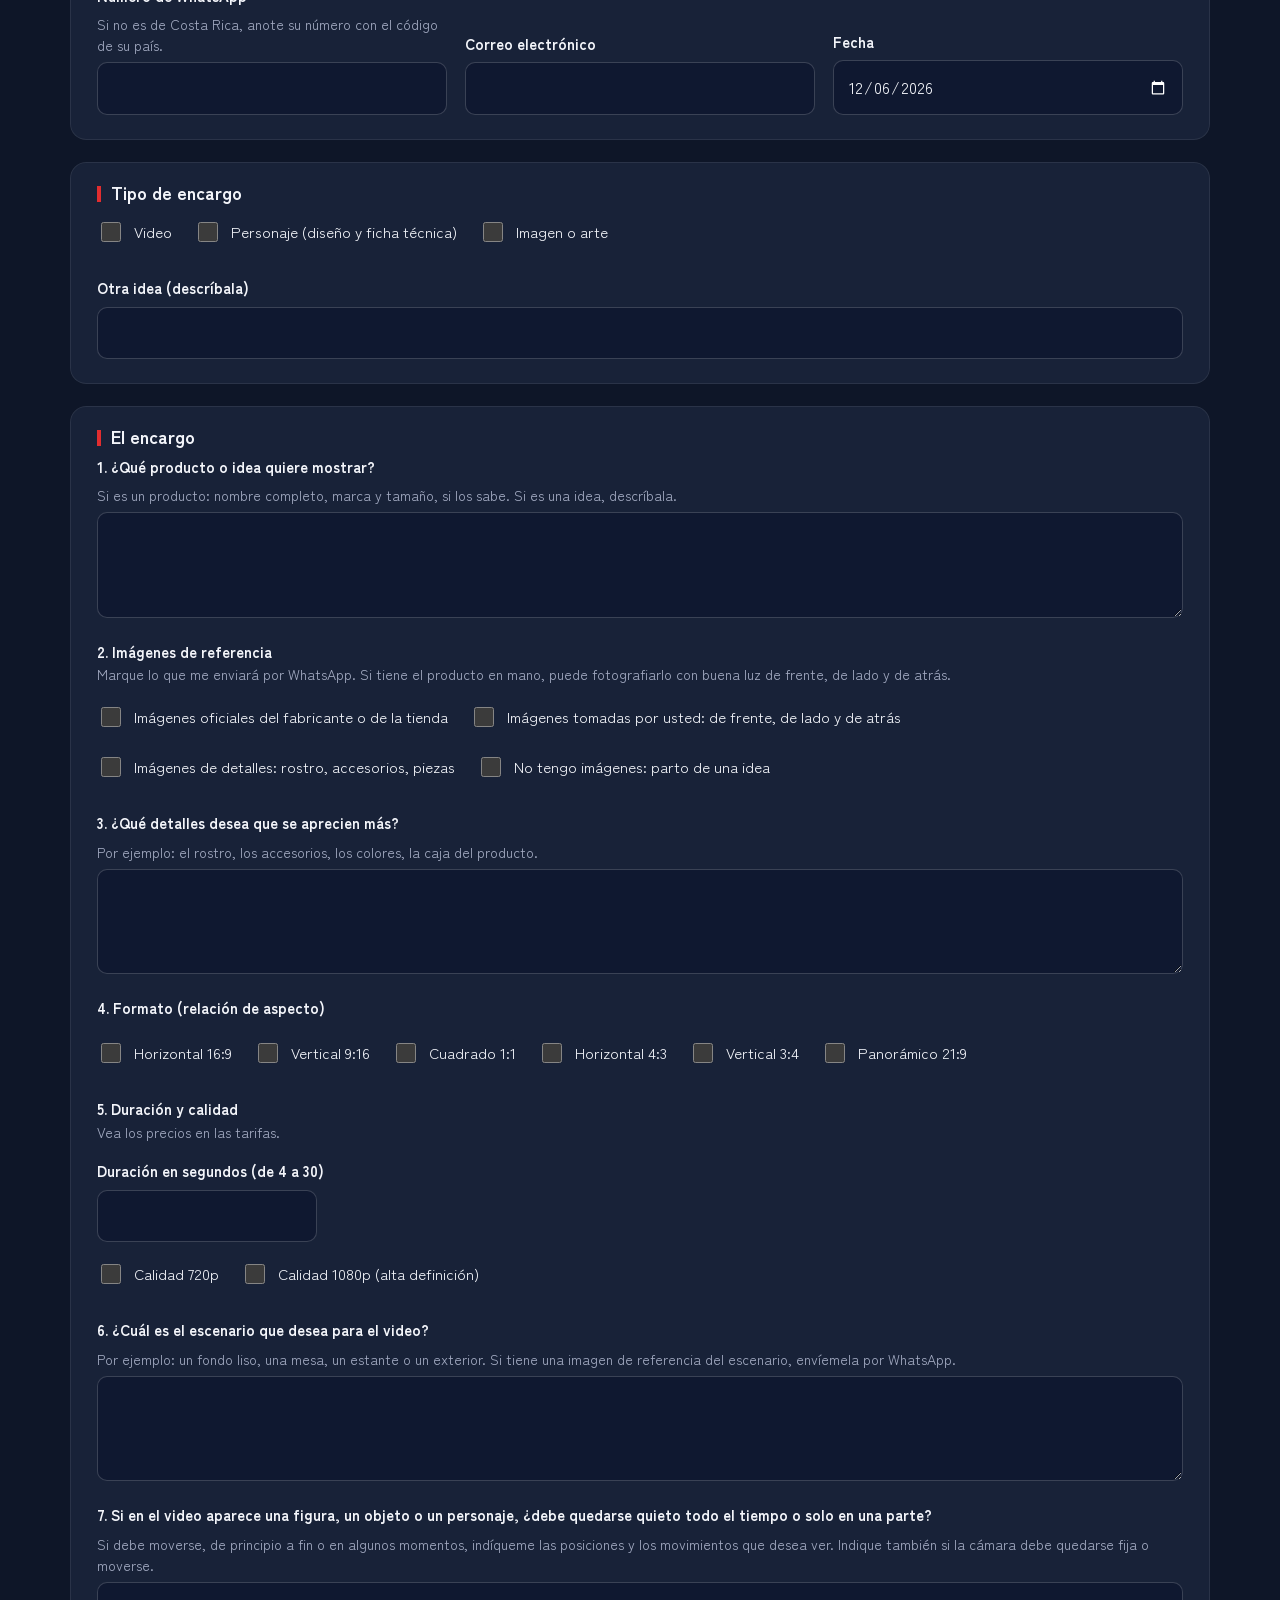
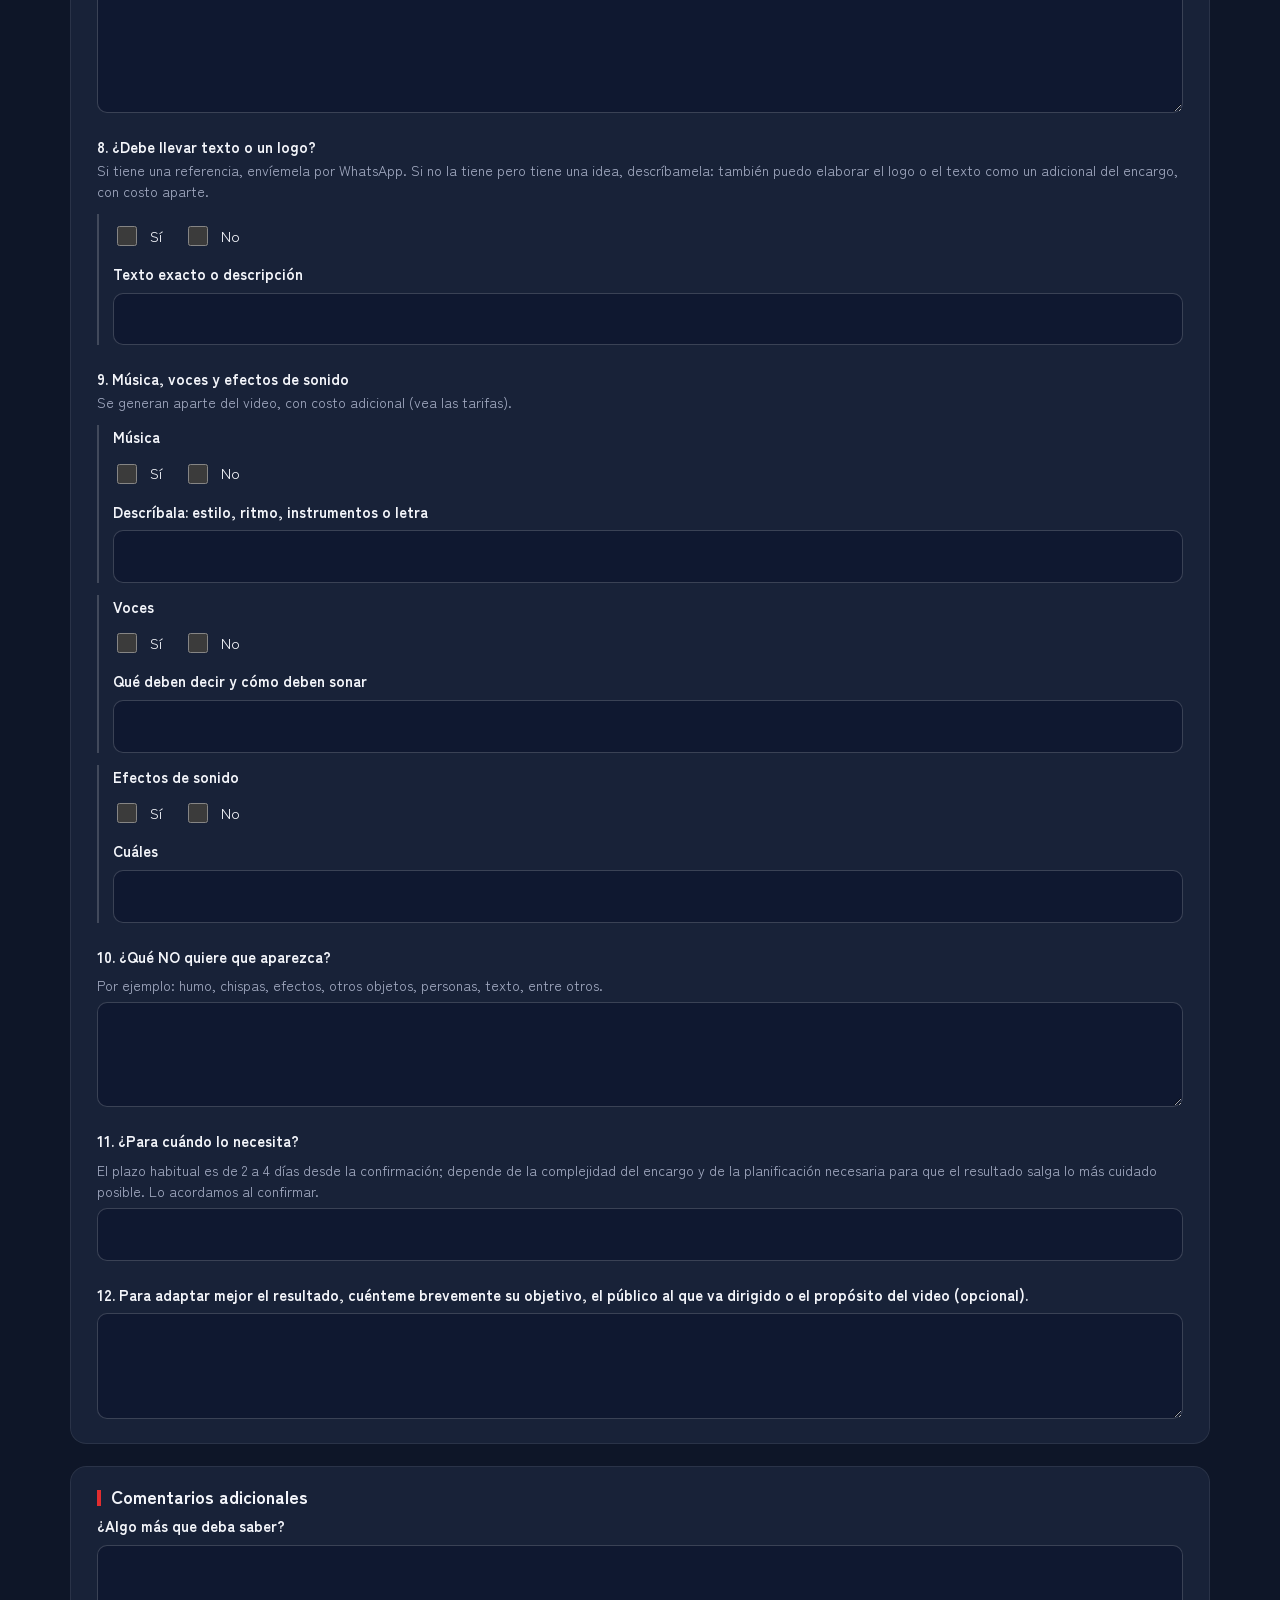
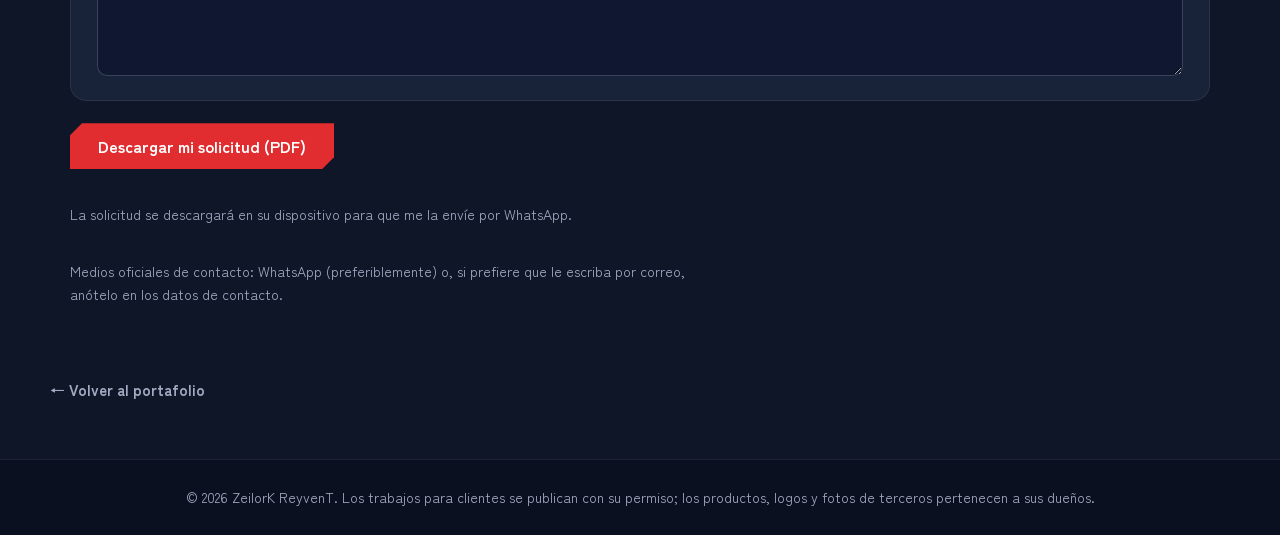
==== commit 2b458153: "Trabajos para clientes, solicitud en PDF por WhatsApp y ajustes de la página de encargos Página prin" ====
--- a/encargos/index.html
+++ b/encargos/index.html
@@ -4,7 +4,7 @@
 <meta charset="utf-8">
 <meta name="viewport" content="width=device-width, initial-scale=1, viewport-fit=cover">
 <title>Videos e imágenes con IA · ZeilorK ReyvenT</title>
-<meta name="description" content="Videos e imágenes con IA para promocionar productos, diseñar y animar personajes, y visualizar sus ideas. Precios fijos, confirmación del encargo antes de generar y formulario en línea.">
+<meta name="description" content="Videos e imágenes con IA para promocionar productos, diseñar y animar personajes, y visualizar sus ideas. Trabajos para clientes, precios fijos y formulario de encargo.">
 <meta name="theme-color" content="#0E1628">
 <link rel="canonical" href="https://zeilork-reyvent.github.io/encargos/">
 <meta property="og:site_name" content="ZeilorK ReyvenT">
@@ -18,13 +18,15 @@
 <meta property="og:image:height" content="630">
 <meta property="og:image:alt" content="Logo de ZeilorK ReyvenT con el texto: Videos e imágenes con IA">
 <meta name="twitter:card" content="summary_large_image">
+<link rel="icon" href="[data-uri]">
+<link rel="apple-touch-icon" href="[data-uri]">
 <link rel="preconnect" href="https://fonts.googleapis.com">
 <link rel="preconnect" href="https://fonts.gstatic.com" crossorigin>
 <link href="https://fonts.googleapis.com/css2?family=Zen+Kaku+Gothic+New:wght@400;500;700;900&display=swap" rel="stylesheet">
 <style>
-:root{--bg:#0E1628;--surface:#182238;--field:#0F1830;--line:rgba(255,255,255,.08);--line-2:rgba(255,255,255,.18);
+:root{--bg:#0E1628;--surface:#182238;--surface-2:#1F2B48;--field:#0F1830;--line:rgba(255,255,255,.08);--line-2:rgba(255,255,255,.18);
   --red:#E12D2F;--blue:#2F6BFF;--gold:#F2B84B;--text:#F3F5FA;--muted:#A3ABC2;
-  --font:'Zen Kaku Gothic New',system-ui,-apple-system,'Segoe UI',Roboto,sans-serif;--cut:12px;--maxw:1180px;color-scheme:dark}
+  --font:'Zen Kaku Gothic New',system-ui,-apple-system,'Segoe UI',Roboto,sans-serif;--cut:12px;--maxw:1180px;--ease:cubic-bezier(.2,.7,.2,1);color-scheme:dark}
 *,*::before,*::after{box-sizing:border-box}
 html{scroll-padding-top:84px;-webkit-text-size-adjust:100%}
 @media (prefers-reduced-motion:no-preference){html{scroll-behavior:smooth}}
@@ -36,7 +38,9 @@
 .sr{position:absolute!important;width:1px;height:1px;padding:0;margin:-1px;overflow:hidden;clip:rect(0,0,0,0);white-space:nowrap;border:0}
 .skip{position:absolute;left:16px;top:-60px;z-index:200;background:var(--gold);color:#1A1200;padding:10px 14px;font-weight:700;text-decoration:none;border-radius:6px}
 .skip:focus{top:12px}
-.wrap{max-width:var(--maxw);margin:0 auto;padding:0 20px}
+.wrap{max-width:var(--maxw);margin:0 auto;padding:0 20px;position:relative;z-index:1}
+/* fondo animado del sitio (trazos que cruzan la página) */
+.page-streaks{position:fixed;top:0;left:0;width:100%;height:100vh;height:100lvh;z-index:-1;pointer-events:none;mix-blend-mode:screen;opacity:.55}
 /* barra superior */
 .topbar{position:fixed;top:0;left:0;right:0;z-index:60;padding-top:env(safe-area-inset-top,0px);background:rgba(14,22,40,.88);-webkit-backdrop-filter:blur(14px);backdrop-filter:blur(14px);border-bottom:1px solid var(--line)}
 .topbar-in{max-width:var(--maxw);margin:0 auto;padding:0 20px;height:72px;display:flex;align-items:center;gap:22px}
@@ -65,14 +69,14 @@
 /* secciones */
 main{display:block;padding-top:72px}
 main:focus{outline:none}
-.section{padding:70px 0}
+.section{padding:70px 0;position:relative}
 .divider{width:min(var(--maxw),calc(100% - 40px));margin:0 auto;height:2px;background:linear-gradient(90deg,var(--red),var(--blue) 55%,rgba(47,107,255,0));opacity:.55;transform:skewY(-.8deg)}
 .sec-head{max-width:760px;margin-bottom:34px}
 h2.sec{display:flex;align-items:center;gap:14px;font-size:clamp(28px,4vw,40px);font-weight:900;letter-spacing:-.01em;margin-bottom:12px}
 h2.sec::before{content:"";flex:none;width:12px;height:.78em;background:var(--red);clip-path:polygon(40% 0,100% 0,60% 100%,0 100%)}
 .eyebrow{color:var(--gold);font-size:12px;line-height:1.5;font-weight:700;letter-spacing:.12em;text-transform:uppercase;margin-bottom:14px}
 .lead{color:var(--muted);font-size:17px;max-width:64ch}
-.intro{padding:64px 0 44px}
+.intro{padding:64px 0 44px;position:relative}
 .intro h1{font-size:clamp(34px,5vw,56px);font-weight:900;letter-spacing:-.01em;max-width:26ch;line-height:1.1}
 .intro .sub-h{margin-top:16px;font-size:clamp(18px,2.2vw,22px);font-weight:500;max-width:40ch;line-height:1.45}
 .intro .lead{margin-top:14px}
@@ -115,9 +119,10 @@
 .pay .vig{font-size:14px;margin-top:6px}
 /* formulario */
 form.encargo{display:grid;gap:22px}
-fieldset{border:1px solid var(--line);border-radius:16px;padding:20px clamp(16px,3vw,26px) 24px;margin:0;background:var(--surface);min-width:0}
-legend{font-weight:700;font-size:18px;padding:0 10px}
+fieldset{border:1px solid var(--line);border-radius:16px;padding:18px clamp(16px,3vw,26px) 24px;margin:0;background:var(--surface);min-width:0}
+legend{float:left;width:100%;margin:0 0 6px;padding:0;font-weight:700;font-size:18px;line-height:1.3}
 legend::before{content:"";display:inline-block;width:4px;height:16px;background:var(--red);margin-right:10px;vertical-align:-2px}
+legend+*{clear:both}
 .field{display:grid;gap:6px;margin-top:16px}
 .field label,.qlabel{font-weight:700;font-size:15px}
 .hint{color:var(--muted);font-size:14px;line-height:1.5}
@@ -126,25 +131,28 @@
 textarea{resize:vertical}
 input:focus-visible,textarea:focus-visible{outline:2px solid var(--gold);outline-offset:1px;border-color:transparent}
 .grid2{display:grid;gap:0 18px;grid-template-columns:repeat(2,minmax(0,1fr))}
-.grid3{display:grid;gap:0 18px;grid-template-columns:repeat(3,minmax(0,1fr))}
+.grid3{display:grid;gap:0 18px;grid-template-columns:repeat(3,minmax(0,1fr));align-items:end}
 .checks{display:flex;flex-wrap:wrap;gap:6px 22px;margin-top:10px}
 .chk{display:flex;align-items:center;gap:10px;min-height:44px;cursor:pointer;font-size:15px}
 .chk input{width:20px;height:20px;accent-color:var(--red);flex:none}
 .req{color:var(--red)}
 .q{margin-top:22px}
-.q:first-of-type{margin-top:6px}
+legend+.q,legend+.field{margin-top:6px}
 .sino{margin-top:12px;padding-left:14px;border-left:2px solid var(--line-2)}
 .sino .sub{font-weight:700;font-size:15px;margin-top:6px}
 .sino .checks{margin-top:2px}
 .sino .field{margin-top:4px}
 .submit-row{display:flex;flex-wrap:wrap;align-items:center;gap:16px}
-.status{font-weight:700}
+.status{font-weight:700;max-width:70ch}
 .status.ok{color:#7BE0A1}
 .status.err{color:#FF8A8A}
+.envio{margin-top:18px;padding:22px clamp(18px,3vw,26px);border:1px solid rgba(123,224,161,.35);border-radius:16px;background:rgba(123,224,161,.06);display:grid;gap:14px;justify-items:start}
+.envio p{color:var(--text);font-size:15px}
+.envio .note{margin-top:0}
 .gotcha{position:absolute!important;left:-9999px;width:1px;height:1px;overflow:hidden}
 .note a{color:var(--text)}
 .back-bottom{padding:0 0 56px}
-footer{border-top:1px solid var(--line);padding:26px 20px calc(26px + env(safe-area-inset-bottom,0px));text-align:center;color:var(--muted);font-size:14px;background:#0A1020}
+footer{border-top:1px solid var(--line);padding:26px 20px calc(26px + env(safe-area-inset-bottom,0px));text-align:center;color:var(--muted);font-size:14px;background:#0A1020;position:relative;z-index:1}
 .short{display:none}
 @media (max-width:900px){.two{grid-template-columns:1fr}}
 @media (max-width:840px){.steps{grid-template-columns:1fr;gap:30px}.step{padding-top:0;padding-left:72px;min-height:48px}
@@ -153,11 +161,72 @@
   ul.plist li strong{text-align:left}ul.plist li strong.w{max-width:none}
   .topbar .btn{display:none}.long{display:none}.short{display:inline}
   table.precios thead th,table.precios tbody th,table.precios td{padding:10px 12px}table.precios td{font-size:16px}table.precios tbody th{font-size:14px}}
+/* Trabajos para clientes */
+.casos{display:grid;gap:22px}
+.caso{display:grid;grid-template-columns:minmax(0,1.35fr) minmax(0,1fr);gap:clamp(18px,3vw,36px);align-items:center;padding:clamp(18px,2.6vw,26px);background:var(--surface);border:1px solid var(--line);border-radius:18px}
+.caso-text h3{font-size:22px;line-height:1.25;margin:0 0 10px}
+.caso-text p{color:var(--muted);font-size:15px}
+.caso-text .eyebrow{margin-bottom:8px}
+.caso-meta{font-size:13px;margin-top:12px;opacity:.85}
+.caso .vwrap-v{aspect-ratio:9/16;max-width:300px;margin:0 auto}
+.caso .thumb img{aspect-ratio:auto;object-fit:cover}
+.mosaico{display:grid;grid-template-columns:repeat(4,minmax(0,1fr));gap:10px}
+.mosaico .m-1{grid-column:1/-1}
+.mosaico .m-1 .thumb img{aspect-ratio:16/9}
+.mosaico .fig:not(.m-1) .thumb img{aspect-ratio:1}
+.par{display:grid;grid-template-columns:1fr 1fr;gap:14px}
+.par .thumb img{aspect-ratio:1}
+.par .cap{flex-direction:column;align-items:flex-start;gap:0;margin-top:8px}
+@media (max-width:820px){.caso{grid-template-columns:1fr}.caso .vwrap-v{max-width:340px}}
+@media (max-width:420px){.par{grid-template-columns:1fr}}
+body.lb-open{overflow:hidden}
+.fig{margin:0}
+.thumb{display:block;width:100%;padding:0;border:1px solid var(--line);background:#fff;border-radius:14px;overflow:hidden;cursor:zoom-in;transition:transform .4s var(--ease),border-color .3s,box-shadow .4s var(--ease)}
+.thumb img{width:100%;height:auto;aspect-ratio:1672/941;object-fit:cover;transition:transform .6s var(--ease)}
+.thumb:hover{transform:translateY(-4px);border-color:var(--line-2);box-shadow:0 22px 44px -20px rgba(0,0,0,.75),0 0 0 1px rgba(47,107,255,.35)}
+.thumb:hover img{transform:scale(1.025)}
+.thumb:focus-visible{outline:3px solid var(--gold);outline-offset:3px}
+.cap{display:flex;align-items:baseline;justify-content:space-between;gap:12px;margin-top:12px;font-size:15px}
+.cap b{font-weight:700;font-size:16px}
+.cap span{color:var(--muted);font-size:14px;flex:none}
+.vwrap{position:relative;border-radius:14px;overflow:hidden;background:#000;aspect-ratio:16/9;border:1px solid var(--line)}
+.vwrap video{width:100%;height:100%;display:block;object-fit:cover;background:#000}
+.vplay{display:none;position:absolute;inset:0;width:100%;height:100%;border:0;padding:0;cursor:pointer;place-items:center;background:linear-gradient(180deg,rgba(0,0,0,0) 40%,rgba(0,0,0,.35) 100%);transition:background .3s}
+.vplay:hover{background:linear-gradient(180deg,rgba(0,0,0,.05) 40%,rgba(0,0,0,.45) 100%)}
+.vplay span{width:78px;height:78px;border-radius:50%;background:var(--red);display:grid;place-items:center;box-shadow:0 12px 34px rgba(225,45,47,.45);transition:transform .25s var(--ease)}
+.vplay:hover span{transform:scale(1.08)}
+.vplay svg{width:30px;height:30px;fill:#fff;margin-left:5px}
+.vplay:focus-visible{outline:3px solid var(--gold);outline-offset:-3px}
+.vwrap.playing .vplay{display:none}
+.lb{position:fixed;inset:0;z-index:100;background:rgba(5,8,16,.9);-webkit-backdrop-filter:blur(8px);backdrop-filter:blur(8px);display:flex;align-items:center;justify-content:center;padding:calc(72px + env(safe-area-inset-top,0px)) 16px calc(76px + env(safe-area-inset-bottom,0px));opacity:0;transition:opacity .3s ease}
+.lb.open{opacity:1}
+.lb[hidden]{display:none}
+.lb figure{margin:0;width:100%;max-width:1400px;display:flex;flex-direction:column;align-items:center;gap:14px}
+.lb img{max-width:100%;max-height:calc(100vh - 200px);max-height:calc(100svh - 200px);width:auto;height:auto;border-radius:10px;background:#fff;box-shadow:0 30px 90px -20px rgba(0,0,0,.85);transform-origin:top left;transition:opacity .25s ease}
+.lb figcaption{display:flex;gap:16px;align-items:baseline;color:var(--text);font-size:15px;font-weight:500;text-align:center;flex-wrap:wrap;justify-content:center}
+.lb figcaption span:last-child{color:var(--muted);font-weight:400}
+.lb-btn{position:absolute;width:48px;height:48px;border:1px solid var(--line-2);background:rgba(24,34,56,.9);color:#fff;border-radius:50%;display:grid;place-items:center;cursor:pointer;padding:0;transition:background .2s,transform .2s var(--ease)}
+.lb-btn[hidden]{display:none}
+.lb-btn svg{width:22px;height:22px}
+.lb-btn:hover{background:var(--surface-2);transform:scale(1.06)}
+.lb-btn:focus-visible{outline:3px solid var(--gold);outline-offset:2px}
+.lb-close{top:calc(16px + env(safe-area-inset-top,0px));right:16px}
+.lb-prev,.lb-next{top:50%;margin-top:-24px}
+.lb-prev{left:16px}.lb-next{right:16px}
+.cap{flex-wrap:wrap;row-gap:3px}
+.media-status{color:#ffd28a;font-size:14px;line-height:1.55;margin:10px 0}
+.lb-original{position:absolute;top:calc(18px + env(safe-area-inset-top,0px));left:16px;min-height:44px;display:flex;align-items:center;gap:8px;padding:8px 14px;border:1px solid var(--line-2);background:#182238;border-radius:8px;color:#f3f5fa;text-decoration:none;font-size:14px;font-weight:700;max-width:calc(100vw - 94px)}
+.lb figure{padding:0 54px}
+.lb .media-status{text-align:center}
+.js .vplay{display:grid}
+.js .vwrap.playing .vplay{display:none}
+@media (max-width:760px){.lb{padding:calc(64px + env(safe-area-inset-top,0px)) 10px calc(84px + env(safe-area-inset-bottom,0px))}.lb-prev,.lb-next{top:auto;margin-top:0;bottom:calc(16px + env(safe-area-inset-bottom,0px))}.lb img{max-height:calc(100vh - 190px);max-height:calc(100svh - 190px)}}
 </style>
 </head>
 <body>
+<canvas class="page-streaks" id="streaks-page" aria-hidden="true"></canvas>
 <a class="skip" href="#contenido">Ir al contenido</a>
-<header class="topbar">
+<header class="topbar" id="topbar">
   <div class="topbar-in">
     <a class="brand-link" href="../" aria-label="Volver al portafolio de ZeilorK ReyvenT"><svg xmlns="http://www.w3.org/2000/svg" xmlns:xlink="http://www.w3.org/1999/xlink" viewBox="0 0 910 250" version="1.1" role="img" aria-labelledby="brand-t" class="brand-c">
   <title id="brand-t">ZeilorK ReyvenT</title>
@@ -209,6 +278,60 @@
 
   <div class="divider" aria-hidden="true"></div>
 
+  <section class="section" id="clientes">
+    <div class="wrap">
+      <div class="sec-head">
+        <h2 class="sec">Trabajos para clientes</h2>
+        <p class="lead">Algunos encargos que he realizado, publicados con permiso de cada cliente.</p>
+      </div>
+      <div class="casos">
+        <article class="caso card" style="--i:0">
+          <div class="caso-media">
+            <div class="vwrap vwrap-v"><video controls preload="none" poster="../img/cover_blade.webp" playsinline aria-label="Figura coleccionable de un león robot azul que se mueve sobre una tabla de madera al aire libre"><source src="../media/blade-liger.mp4" type="video/mp4"></video><button class="vplay" type="button" aria-label="Reproducir: video de la figura para Kitsune Shoppu"><span><svg viewBox="0 0 24 24" aria-hidden="true"><path d="M8 5v14l11-7z"/></svg></span></button></div>
+          </div>
+          <div class="caso-text">
+            <p class="eyebrow">Video con IA</p>
+            <h3>Kitsune Shoppu</h3>
+            <p>Tienda de figuras de colección: video con IA a partir de las fotos del producto.</p>
+            <p class="caso-meta">15 segundos · vertical · 1080p</p>
+          </div>
+        </article>
+        <article class="caso card" style="--i:1">
+          <div class="caso-media">
+            <div class="mosaico">
+<figure class="fig m-1"><a class="thumb" data-gallery="ropa" href="../img/clientes_camiseta_full.webp" aria-label="Ver ampliada: Camiseta: frente y espalda"><img src="../img/clientes_camiseta_thumb.webp" width="900" height="506" alt="Camiseta deportiva negra con franjas verde neón, vista de frente y de espalda; en la espalda, un carro blanco y el texto Racing Team" loading="lazy" decoding="async"></a><figcaption class="cap sr"><b>Camiseta: frente y espalda</b></figcaption></figure>
+<figure class="fig"><a class="thumb" data-gallery="ropa" href="../img/clientes_gorra_full.webp" aria-label="Ver ampliada: Gorra"><img src="../img/clientes_gorra_thumb.webp" width="700" height="700" alt="Gorra negra con vivos verde neón, en cuatro vistas: de frente, de ambos lados y de atrás" loading="lazy" decoding="async"></a><figcaption class="cap sr"><b>Gorra</b></figcaption></figure>
+<figure class="fig"><a class="thumb" data-gallery="ropa" href="../img/clientes_foto-carro_full.webp" aria-label="Ver ampliada: Foto del carro, con la calidad mejorada"><img src="../img/clientes_foto-carro_thumb.webp" width="700" height="700" alt="Carro compacto blanco estacionado frente a un taller, fotografía con la calidad mejorada" loading="lazy" decoding="async"></a><figcaption class="cap sr"><b>Foto del carro, con la calidad mejorada</b></figcaption></figure>
+<figure class="fig"><a class="thumb" data-gallery="ropa" href="../img/clientes_diseno-frente_full.webp" aria-label="Ver ampliada: Diseño del frente"><img src="../img/clientes_diseno-frente_thumb.webp" width="700" height="700" alt="Diseño plano del frente de la camiseta: fondo negro con franjas y puntos verde neón" loading="lazy" decoding="async"></a><figcaption class="cap sr"><b>Diseño del frente</b></figcaption></figure>
+<figure class="fig"><a class="thumb" data-gallery="ropa" href="../img/clientes_diseno-espalda_full.webp" aria-label="Ver ampliada: Diseño de la espalda"><img src="../img/clientes_diseno-espalda_thumb.webp" width="700" height="700" alt="Diseño plano de la espalda de la camiseta: el carro blanco al centro y el texto Racing Team" loading="lazy" decoding="async"></a><figcaption class="cap sr"><b>Diseño de la espalda</b></figcaption></figure>
+            </div>
+          </div>
+          <div class="caso-text">
+            <p class="eyebrow">Diseño de ropa</p>
+            <h3>Equipo de carreras</h3>
+            <p>Camiseta (frente y espalda) y gorra, y cómo se ven en las prendas. Incluye la foto del carro que aportó la clienta, con la calidad mejorada.</p>
+            <p class="caso-meta">Los logos, la placa y los símbolos se difuminaron para esta muestra.</p>
+          </div>
+        </article>
+        <article class="caso card" style="--i:2">
+          <div class="caso-media">
+            <div class="par">
+<figure class="fig"><a class="thumb" data-gallery="logo" href="../img/clientes_logo_antes_full.webp" aria-label="Ver ampliada: Antes: foto del diseño estampado"><img src="../img/clientes_logo_antes_thumb.webp" width="423" height="445" alt="Foto de un logo circular estampado en tela: un cerebro mitad blanco y mitad azul con el texto No compitas contra la IA, aprende a trabajar con ella" loading="lazy" decoding="async"></a><figcaption class="cap"><b>Antes</b><span>Foto del estampado</span></figcaption></figure>
+<figure class="fig"><a class="thumb" data-gallery="logo" href="../img/clientes_logo_despues_full.webp" aria-label="Ver ampliada: Después: logo reconstruido"><img src="../img/clientes_logo_despues_thumb.webp" width="600" height="631" alt="El mismo logo reconstruido con líneas nítidas sobre fondo negro, listo para estampar" loading="lazy" decoding="async"></a><figcaption class="cap"><b>Después</b><span>Logo reconstruido</span></figcaption></figure>
+            </div>
+          </div>
+          <div class="caso-text">
+            <p class="eyebrow">Logo</p>
+            <h3>Reconstrucción para estampar</h3>
+            <p>Reconstrucción con IA de un logo a partir de una foto, nítido para estamparlo en cualquier tamaño.</p>
+          </div>
+        </article>
+      </div>
+    </div>
+  </section>
+
+  <div class="divider" aria-hidden="true"></div>
+
   <section class="section" id="tarifas">
     <div class="wrap">
       <div class="sec-head">
@@ -235,7 +358,7 @@
           </table>
         </div>
         <p class="note">Cómo se calcula: ₡10.000 de preparación más ₡500 por segundo en 720p o ₡1.000 por segundo en 1080p. Videos de 4 a 30 segundos, en relación de aspecto 16:9, 9:16, 1:1, 4:3, 3:4 o 21:9. El precio es el mismo, independientemente de cuál sea la herramienta con la que se genere.</p>
-        <p class="note">Los precios en dólares son para clientes fuera de Costa Rica. Para duraciones que no están en la tabla y para los cambios, el precio en dólares va en la confirmación del encargo.</p>
+        <p class="note">Los precios en dólares son para clientes fuera de Costa Rica. Para duraciones que no están en la tabla, el precio en dólares va en la confirmación del encargo.</p>
       </div>
       <div class="two">
         <div class="card">
@@ -244,9 +367,10 @@
 <li><span>Cada producto, figura o personaje adicional que deba verse fiel a sus referencias (el primero ya está incluido; varias imágenes de un mismo producto no suman)</span><strong>+₡5.000<small class="usd">+US$15</small></strong></li>
 <li><span>Texto o logo agregado en edición</span><strong>+₡2.000<small class="usd">+US$10</small></strong></li>
 <li><span>Continuación de un video ya entregado</span><strong class="w">Precio de video nuevo, según su duración y calidad, con los mismos ajustes</strong></li>
-<li><span>Cambio después de la entrega: genero de nuevo el video completo, con el anterior como referencia y el cambio que usted indique</span><strong class="w">Precio por segundo + ₡5.000</strong></li>
+<li><span>Cambio después de la entrega: genero de nuevo el video completo, con el anterior como referencia y el cambio que usted indique</span><strong class="w">₡5.000 menos que un video nuevo de la misma duración y calidad (en dólares, US$10 menos)</strong></li>
 <li><span>Cambiar la idea después de confirmar el encargo</span><strong class="w">Precio de video nuevo</strong></li>
           </ul>
+          <p class="note">Ejemplo: 10 s en 1080p cuesta ₡15.000 (US$45) en vez de ₡20.000 (US$55).</p>
           <p class="note">Si prefiere que edite el video o la imagen ya entregados en vez de generarlos de nuevo, también es posible, al mismo precio. Tenga en cuenta que toda edición se hace sobre el archivo terminado y no sobre el original, por lo que puede perder un poco de nitidez; por eso recomiendo generar de nuevo.</p>
         </div>
         <div class="card">
@@ -273,7 +397,7 @@
         <p class="note">A un personaje se le confecciona primero su ficha técnica; los videos con ese personaje se cotizan con la tabla de videos.</p>
       </div>
       <div class="pdf-links">
-        <a class="btn btn-ghost btn-sm" href="Tarifas_videos_e_imagenes_IA.pdf" download><span>Descargar las tarifas en PDF</span></a>
+        <a class="btn btn-ghost btn-sm" href="Tarifas%20de%20Videos%20e%20Im%C3%A1genes%20con%20IA.pdf" download="Tarifas de Videos e Imágenes con IA.pdf"><span>Descargar las tarifas en PDF</span></a>
       </div>
     </div>
   </section>
@@ -284,7 +408,7 @@
     <div class="wrap">
       <div class="sec-head"><h2 class="sec">Cómo trabajamos</h2></div>
       <ol class="steps">
-        <li class="step"><span class="n">1</span><h3>Usted llena el formulario</h3><p>En esta página o en el PDF.</p></li>
+        <li class="step"><span class="n">1</span><h3>Usted me envía el formulario por WhatsApp</h3><p>Lo llena en esta página o en el PDF y me lo envía junto con las imágenes de referencia.</p></li>
         <li class="step"><span class="n">2</span><h3>Le envío la confirmación del encargo</h3><p>Lo que se va a hacer, lo que no es posible o puede no salir exacto, el precio y la fecha de entrega.</p></li>
         <li class="step"><span class="n">3</span><h3>Con su confirmación y el primer pago, genero</h3><p>El video o la imagen, según lo confirmado.</p></li>
         <li class="step"><span class="n">4</span><h3>Entrega</h3><p>Normalmente de 2 a 4 días desde la confirmación; el plazo exacto lo acordamos al confirmar, según la complejidad del encargo.</p></li>
@@ -294,9 +418,9 @@
         <p>Trabajo con herramientas de inteligencia artificial. Antes de confirmar el encargo reviso qué se puede lograr con ellas: si algún detalle no es posible o puede no salir exacto, se lo indico en la confirmación, antes de realizar el primer cobro. Reviso cada resultado antes de entregarlo; si no corresponde a lo confirmado, por ejemplo porque entendí mal algo, hago un nuevo intento sin costo. Los cambios a lo confirmado se cotizan aparte.</p>
       </div>
       <div class="pay">
-        <p><strong>Pago:</strong> 50 % al confirmar el encargo y 50 % al recibir el trabajo. El primer pago cubre la preparación y la generación.</p>
+        <p><strong>Pago:</strong> 50 % al confirmar el encargo y 50 % al recibir el trabajo. El primer pago cubre la preparación y la generación. Los cambios después de la entrega se pagan completos al confirmarlos.</p>
         <p><strong>En Costa Rica:</strong> SINPE Móvil al 8746-4715.</p>
-        <p><strong>Desde otros países:</strong> en dólares, por PayPal.</p>
+        <p><strong>Desde otros países:</strong> en dólares, por PayPal. Los datos para el pago se envían por WhatsApp al confirmar el encargo.</p>
         <p class="vig">Edición: noviembre de 2026. Los precios pueden revisarse si cambian las herramientas, sus costos o el tipo de cambio. El precio confirmado para un encargo no cambia.</p>
       </div>
     </div>
@@ -308,119 +432,71 @@
     <div class="wrap">
       <div class="sec-head">
         <h2 class="sec">Formulario de encargo</h2>
-        <p class="lead">Las preguntas que no apliquen a su encargo pueden quedar en blanco. Las imágenes de referencia se envían aparte, por WhatsApp al +506 8746-4715.</p>
+        <p class="lead">Las preguntas que no apliquen a su encargo pueden quedar en blanco. Las imágenes de referencia se envían aparte, por WhatsApp.</p>
         <div class="pdf-links">
-          <a class="btn btn-ghost btn-sm" href="Formulario_de_encargo.pdf" download><span>¿Prefiere un documento? Descargue el formulario en PDF</span></a>
-          <a class="btn btn-ghost btn-sm" href="https://wa.me/50687464715" target="_blank" rel="noopener" aria-label="Escribirme por WhatsApp al +506 8746-4715 (se abre en otra pestaña)"><span><img class="ico" src="whatsapp.svg" alt="" width="20" height="20" loading="lazy">WhatsApp +506 8746-4715</span></a>
+          <a class="btn btn-ghost btn-sm" href="Formulario%20de%20Encargo.pdf" download="Formulario de Encargo.pdf"><span>Formulario en blanco (PDF)</span></a>
         </div>
       </div>
 
-      <form class="encargo" id="form-encargo" action="TU_URL_DE_APPS_SCRIPT" method="POST" accept-charset="UTF-8">
-        <div class="gotcha" aria-hidden="true"><label>No llenar este campo<input type="text" name="_gotcha" tabindex="-1" autocomplete="off"></label></div>
-
-        <fieldset>
-          <legend>Datos de contacto</legend>
-          <div class="grid2">
-            <div class="field"><label for="f01">Nombre <span class="req" aria-hidden="true">*</span></label><input id="f01" name="Nombre" type="text" maxlength="500" required autocomplete="name"></div>
-            <div class="field"><label for="f02">Negocio o marca (si aplica)</label><input id="f02" name="Negocio o marca" type="text" maxlength="500" autocomplete="organization"></div>
-          </div>
-          <div class="grid3">
-            <div class="field"><label for="f03">Teléfono o WhatsApp <span class="req" aria-hidden="true">*</span></label><input id="f03" name="Teléfono o WhatsApp" type="tel" maxlength="500" required autocomplete="tel"></div>
-            <div class="field"><label for="f04">Correo electrónico</label><input id="f04" name="Correo electrónico" type="email" maxlength="500" autocomplete="email"></div>
-            <div class="field"><label for="f05">Fecha</label><input id="f05" name="Fecha" type="date" maxlength="500"></div>
-          </div>
-        </fieldset>
-
-        <fieldset>
-          <legend>Tipo de encargo</legend>
-          <div class="checks" role="group" aria-label="Tipo de encargo">
-            <label class="chk"><input type="checkbox" name="Tipo de encargo" value="Video"><span>Video</span></label>
-            <label class="chk"><input type="checkbox" name="Tipo de encargo" value="Personaje (diseño y ficha técnica)"><span>Personaje (diseño y ficha técnica)</span></label>
-            <label class="chk"><input type="checkbox" name="Tipo de encargo" value="Imagen o arte"><span>Imagen o arte</span></label>
-          </div>
-          <div class="field"><label for="f06">Otra idea (descríbala)</label><input id="f06" name="Otra idea" type="text" maxlength="500"></div>
-        </fieldset>
-
-        <fieldset>
-          <legend>El encargo</legend>
-          <div class="q"><div class="field"><label for="f07">1. ¿Qué producto o idea quiere mostrar?</label><span class="hint" id="f07h">Si es un producto: nombre completo, marca y tamaño, si los sabe. Si es una idea, descríbala.</span><textarea id="f07" name="1. Producto o idea" rows="3" maxlength="3000" aria-describedby="f07h"></textarea></div></div>
-          <div class="q">
-            <p class="qlabel">2. Imágenes de referencia</p>
-            <p class="hint">Marque lo que me enviará por WhatsApp. Si tiene el producto en mano, puede fotografiarlo con buena luz de frente, de lado y de atrás.</p>
-            <div class="checks">
-              <label class="chk"><input type="checkbox" name="2. Imágenes de referencia" value="Imágenes oficiales del fabricante o de la tienda"><span>Imágenes oficiales del fabricante o de la tienda</span></label>
-              <label class="chk"><input type="checkbox" name="2. Imágenes de referencia" value="Imágenes tomadas por usted: de frente, de lado y de atrás"><span>Imágenes tomadas por usted: de frente, de lado y de atrás</span></label>
-              <label class="chk"><input type="checkbox" name="2. Imágenes de referencia" value="Imágenes de detalles: rostro, accesorios, piezas"><span>Imágenes de detalles: rostro, accesorios, piezas</span></label>
-              <label class="chk"><input type="checkbox" name="2. Imágenes de referencia" value="No tengo imágenes: parto de una idea"><span>No tengo imágenes: parto de una idea</span></label>
-            </div>
-          </div>
-          <div class="q"><div class="field"><label for="f08">3. ¿Qué detalles desea que se aprecien más?</label><span class="hint" id="f08h">Por ejemplo: el rostro, los accesorios, los colores, la caja del producto.</span><textarea id="f08" name="3. Detalles que destacar" rows="3" maxlength="3000" aria-describedby="f08h"></textarea></div></div>
-          <div class="q">
-            <p class="qlabel">4. Formato (relación de aspecto)</p>
-            <div class="checks">
-              <label class="chk"><input type="checkbox" name="4. Formato" value="Horizontal 16:9"><span>Horizontal 16:9</span></label><label class="chk"><input type="checkbox" name="4. Formato" value="Vertical 9:16"><span>Vertical 9:16</span></label><label class="chk"><input type="checkbox" name="4. Formato" value="Cuadrado 1:1"><span>Cuadrado 1:1</span></label><label class="chk"><input type="checkbox" name="4. Formato" value="Horizontal 4:3"><span>Horizontal 4:3</span></label><label class="chk"><input type="checkbox" name="4. Formato" value="Vertical 3:4"><span>Vertical 3:4</span></label><label class="chk"><input type="checkbox" name="4. Formato" value="Panorámico 21:9"><span>Panorámico 21:9</span></label>
-            </div>
-          </div>
-          <div class="q">
-            <p class="qlabel">5. Duración y calidad</p>
-            <p class="hint">Vea los precios en las tarifas.</p>
-            <div class="field"><label for="f09">Duración en segundos (de 4 a 30)</label><input id="f09" name="5. Duración en segundos" type="number" maxlength="500" min="4" max="30" step="1" inputmode="numeric"></div>
-            <div class="checks">
-              <label class="chk"><input type="checkbox" name="5. Calidad" value="720p"><span>Calidad 720p</span></label><label class="chk"><input type="checkbox" name="5. Calidad" value="1080p"><span>Calidad 1080p (alta definición)</span></label>
-            </div>
-          </div>
-          <div class="q"><div class="field"><label for="f10">6. ¿Cuál es el escenario que desea para el video?</label><span class="hint" id="f10h">Por ejemplo: un fondo liso, una mesa, un estante o un exterior. Si tiene una imagen de referencia del escenario, envíemela por WhatsApp.</span><textarea id="f10" name="6. Escenario" rows="3" maxlength="3000" aria-describedby="f10h"></textarea></div></div>
-          <div class="q"><div class="field"><label for="f11">7. Si en el video aparece una figura, un objeto o un personaje, ¿debe quedarse quieto todo el tiempo o solo en una parte?</label><span class="hint" id="f11h">Si debe moverse, de principio a fin o en algunos momentos, indíqueme las posiciones y los movimientos que desea ver. Indique también si la cámara debe quedarse fija o moverse.</span><textarea id="f11" name="7. Movimiento y cámara" rows="4" maxlength="3000" aria-describedby="f11h"></textarea></div></div>
-          <div class="q">
-            <p class="qlabel">8. ¿Debe llevar texto o un logo?</p>
-            <p class="hint">Si tiene una referencia, envíemela por WhatsApp. Si no la tiene pero tiene una idea, descríbamela: también puedo elaborar el logo o el texto como un adicional del encargo, con costo aparte.</p>
-            <div class="sino"><div class="checks" role="group" aria-label="8. Texto o logo"><label class="chk"><input type="checkbox" name="8. Texto o logo" value="Sí"><span>Sí</span></label><label class="chk"><input type="checkbox" name="8. Texto o logo" value="No"><span>No</span></label></div><div class="field"><label for="f12">Texto exacto o descripción</label><input id="f12" name="8. Texto exacto o descripción" type="text" maxlength="500"></div></div>
-          </div>
-          <div class="q">
-            <p class="qlabel">9. Música, voces y efectos de sonido</p>
-            <p class="hint">Se generan aparte del video, con costo adicional (vea las tarifas).</p>
-            <div class="sino"><p class="sub">Música</p><div class="checks" role="group" aria-label="Música"><label class="chk"><input type="checkbox" name="9. Música" value="Sí"><span>Sí</span></label><label class="chk"><input type="checkbox" name="9. Música" value="No"><span>No</span></label></div><div class="field"><label for="f13">Descríbala: estilo, ritmo, instrumentos o letra</label><input id="f13" name="9. Descripción de la música" type="text" maxlength="500"></div></div>
-            <div class="sino"><p class="sub">Voces</p><div class="checks" role="group" aria-label="Voces"><label class="chk"><input type="checkbox" name="9. Voces" value="Sí"><span>Sí</span></label><label class="chk"><input type="checkbox" name="9. Voces" value="No"><span>No</span></label></div><div class="field"><label for="f14">Qué deben decir y cómo deben sonar</label><input id="f14" name="9. Qué dicen las voces y cómo suenan" type="text" maxlength="500"></div></div>
-            <div class="sino"><p class="sub">Efectos de sonido</p><div class="checks" role="group" aria-label="Efectos de sonido"><label class="chk"><input type="checkbox" name="9. Efectos de sonido" value="Sí"><span>Sí</span></label><label class="chk"><input type="checkbox" name="9. Efectos de sonido" value="No"><span>No</span></label></div><div class="field"><label for="f15">Cuáles</label><input id="f15" name="9. Cuáles efectos" type="text" maxlength="500"></div></div>
-          </div>
-          <div class="q"><div class="field"><label for="f16">10. ¿Qué NO quiere que aparezca?</label><span class="hint" id="f16h">Por ejemplo: humo, chispas, efectos, otros objetos, personas, texto, entre otros.</span><textarea id="f16" name="10. Qué NO quiere" rows="3" maxlength="3000" aria-describedby="f16h"></textarea></div></div>
-          <div class="q"><div class="field"><label for="f17">11. ¿Para cuándo lo necesita?</label><span class="hint" id="f17h">El plazo habitual es de 2 a 4 días desde la confirmación; depende de la complejidad del encargo y de la planificación necesaria para que el resultado salga lo más cuidado posible. Lo acordamos al confirmar.</span><input id="f17" name="11. Fecha de entrega deseada" type="text" maxlength="500" aria-describedby="f17h"></div></div>
-          <div class="q"><div class="field"><label for="f18">12. Para adaptar mejor el resultado, cuénteme brevemente su objetivo, el público al que va dirigido o el propósito del video (opcional).</label><textarea id="f18" name="12. Objetivo, público o propósito" rows="3" maxlength="3000"></textarea></div></div>
-        </fieldset>
-
-        <fieldset class="cond" data-tipo="Personaje (diseño y ficha técnica)">
-          <legend>Solo si pidió un personaje</legend>
-          <div class="q"><div class="field"><label for="f19">13. ¿Para qué proyecto o negocio es el personaje, a quién va dirigido y qué personalidad debe tener?</label><textarea id="f19" name="13. Proyecto, público y personalidad" rows="3" maxlength="3000"></textarea></div></div>
-          <div class="q"><div class="field"><label for="f20">14. ¿Humano, animal, criatura, robot u objeto? ¿Qué estilo: anime, caricatura, realista, chibi?</label><textarea id="f20" name="14. Tipo y estilo" rows="3" maxlength="3000"></textarea></div></div>
-          <div class="q"><div class="field"><label for="f21">15. Si tiene una paleta de colores definida o una idea de combinación de colores, compártamela.</label><input id="f21" name="15. Paleta de colores" type="text" maxlength="500"></div></div>
-          <div class="q"><div class="field"><label for="f22">16. ¿En qué tipo de contenido aparecerá el personaje?</label><span class="hint" id="f22h">Por ejemplo: videos, imágenes, stickers, foto de perfil. Me sirve para planificar las vistas y los detalles de la ficha técnica.</span><textarea id="f22" name="16. Contenido donde aparecerá" rows="2" maxlength="3000" aria-describedby="f22h"></textarea></div></div>
-          <div class="q"><div class="field"><label for="f23">17. ¿El personaje habla? Si habla, ¿cómo suena: edad aproximada, tono, acento?</label><input id="f23" name="17. Voz del personaje" type="text" maxlength="500"></div></div>
-        </fieldset>
-
-        <fieldset class="cond" data-tipo="Imagen o arte">
-          <legend>Solo si pidió una imagen o arte</legend>
-          <div class="q">
-            <p class="qlabel">18. Formato (relación de aspecto)</p>
-            <div class="checks">
-              <label class="chk"><input type="checkbox" name="18. Formato de la imagen" value="Cuadrada 1:1"><span>Cuadrada 1:1</span></label><label class="chk"><input type="checkbox" name="18. Formato de la imagen" value="Vertical 4:5"><span>Vertical 4:5</span></label><label class="chk"><input type="checkbox" name="18. Formato de la imagen" value="Vertical 9:16"><span>Vertical 9:16</span></label><label class="chk"><input type="checkbox" name="18. Formato de la imagen" value="Horizontal 16:9"><span>Horizontal 16:9</span></label>
-            </div>
-            <div class="field"><label for="f24">Otra proporción</label><span class="hint" id="f24h">Si la herramienta no genera esa proporción, se lo indicaré antes de confirmar el encargo.</span><input id="f24" name="18. Otra proporción" type="text" maxlength="500" aria-describedby="f24h"></div>
-          </div>
-          <div class="q"><div class="field"><label for="f25">19. ¿Cuántas imágenes desea y sobre qué debe ser cada una?</label><span class="hint" id="f25h">Por ejemplo: una imagen de cada producto; una sola imagen con varios productos juntos; tres variaciones de la misma escena con distinto fondo.</span><textarea id="f25" name="19. Cantidad y contenido" rows="3" maxlength="3000" aria-describedby="f25h"></textarea></div></div>
-          <div class="q"><div class="field"><label for="f26">20. ¿La imagen o las imágenes llevan texto?</label><span class="hint" id="f26h">Si es así, describa lo que desea ver escrito y su posición dentro de la imagen.</span><textarea id="f26" name="20. Texto de la imagen" rows="3" maxlength="3000" aria-describedby="f26h"></textarea></div></div>
-        </fieldset>
-
-        <fieldset>
-          <legend>Comentarios adicionales</legend>
-          <div class="field"><label for="f27">¿Algo más que deba saber?</label><textarea id="f27" name="Comentarios" rows="4" maxlength="3000"></textarea></div>
-        </fieldset>
+      <form class="encargo" id="form-encargo" novalidate="" autocomplete="on">
+<fieldset>
+<legend>Sus datos de contacto</legend>
+<div class="grid2"><div class="field"><label for="f01">Nombre <span class="req" aria-hidden="true">*</span></label><input id="f01" name="contacto_nombre" data-pdf="contacto_nombre" type="text" maxlength="500" required autocomplete="name"></div><div class="field"><label for="f02">Negocio o marca (si aplica)</label><input id="f02" name="contacto_negocio" data-pdf="contacto_negocio" type="text" maxlength="500" autocomplete="organization"></div></div><div class="grid3"><div class="field"><label for="f03">Número de WhatsApp <span class="req" aria-hidden="true">*</span></label><span class="hint" id="f03h">Si no es de Costa Rica, anote su número con el código de su país.</span><input id="f03" name="contacto_whatsapp" data-pdf="contacto_whatsapp" type="tel" maxlength="500" required autocomplete="tel" aria-describedby="f03h"></div><div class="field"><label for="f04">Correo electrónico</label><input id="f04" name="contacto_correo" data-pdf="contacto_correo" type="email" maxlength="500" autocomplete="email"></div><div class="field"><label for="f05">Fecha</label><input id="f05" name="contacto_fecha" data-pdf="contacto_fecha" type="date" maxlength="500"></div></div>
+</fieldset>
+
+<fieldset>
+<legend>Tipo de encargo</legend>
+<div class="q"><div class="checks" role="group" aria-label="Tipo de encargo"><label class="chk"><input type="checkbox" name="tipo_video" data-pdf="tipo_video"><span>Video</span></label><label class="chk"><input type="checkbox" name="tipo_personaje" data-pdf="tipo_personaje"><span>Personaje (diseño y ficha técnica)</span></label><label class="chk"><input type="checkbox" name="tipo_imagen" data-pdf="tipo_imagen"><span>Imagen o arte</span></label></div></div><div class="q"><div class="field"><label for="f06">Otra idea (descríbala)</label><input id="f06" name="tipo_otra_idea" data-pdf="tipo_otra_idea" type="text" maxlength="500"></div></div>
+</fieldset>
+
+<fieldset>
+<legend>El encargo</legend>
+<div class="q"><div class="field"><label for="f07">1. ¿Qué producto o idea quiere mostrar?</label><span class="hint" id="f07h">Si es un producto: nombre completo, marca y tamaño, si los sabe. Si es una idea, descríbala.</span><textarea id="f07" name="q01_producto_idea" data-pdf="q01_producto_idea" rows="3" maxlength="3000" aria-describedby="f07h"></textarea></div></div>
+<div class="q"><p class="qlabel">2. Imágenes de referencia</p><p class="hint">Marque lo que me enviará por WhatsApp. Si tiene el producto en mano, puede fotografiarlo con buena luz de frente, de lado y de atrás.</p><div class="checks" role="group" aria-label="2. Imágenes de referencia"><label class="chk"><input type="checkbox" name="q02_oficiales" data-pdf="q02_oficiales"><span>Imágenes oficiales del fabricante o de la tienda</span></label><label class="chk"><input type="checkbox" name="q02_propias" data-pdf="q02_propias"><span>Imágenes tomadas por usted: de frente, de lado y de atrás</span></label><label class="chk"><input type="checkbox" name="q02_detalles" data-pdf="q02_detalles"><span>Imágenes de detalles: rostro, accesorios, piezas</span></label><label class="chk"><input type="checkbox" name="q02_sin_imagenes" data-pdf="q02_sin_imagenes"><span>No tengo imágenes: parto de una idea</span></label></div></div>
+<div class="q"><div class="field"><label for="f08">3. ¿Qué detalles desea que se aprecien más?</label><span class="hint" id="f08h">Por ejemplo: el rostro, los accesorios, los colores, la caja del producto.</span><textarea id="f08" name="q03_detalles" data-pdf="q03_detalles" rows="3" maxlength="3000" aria-describedby="f08h"></textarea></div></div>
+<div class="q"><p class="qlabel">4. Formato (relación de aspecto)</p><div class="checks" role="group" aria-label="4. Formato (relación de aspecto)"><label class="chk"><input type="checkbox" name="q04_16_9" data-pdf="q04_16_9"><span>Horizontal 16:9</span></label><label class="chk"><input type="checkbox" name="q04_9_16" data-pdf="q04_9_16"><span>Vertical 9:16</span></label><label class="chk"><input type="checkbox" name="q04_1_1" data-pdf="q04_1_1"><span>Cuadrado 1:1</span></label><label class="chk"><input type="checkbox" name="q04_4_3" data-pdf="q04_4_3"><span>Horizontal 4:3</span></label><label class="chk"><input type="checkbox" name="q04_3_4" data-pdf="q04_3_4"><span>Vertical 3:4</span></label><label class="chk"><input type="checkbox" name="q04_21_9" data-pdf="q04_21_9"><span>Panorámico 21:9</span></label></div></div>
+<div class="q"><p class="qlabel">5. Duración y calidad</p><p class="hint">Vea los precios en las tarifas.</p><div class="field"><label for="f09">Duración en segundos (de 4 a 30)</label><input id="f09" name="q05_duracion" data-pdf="q05_duracion" type="number" maxlength="500" min="4" max="30" step="1" inputmode="numeric"></div><div class="checks" role="group" aria-label="Calidad"><label class="chk"><input type="checkbox" name="q05_720" data-pdf="q05_720"><span>Calidad 720p</span></label><label class="chk"><input type="checkbox" name="q05_1080" data-pdf="q05_1080"><span>Calidad 1080p (alta definición)</span></label></div></div>
+<div class="q"><div class="field"><label for="f10">6. ¿Cuál es el escenario que desea para el video?</label><span class="hint" id="f10h">Por ejemplo: un fondo liso, una mesa, un estante o un exterior. Si tiene una imagen de referencia del escenario, envíemela por WhatsApp.</span><textarea id="f10" name="q06_escenario" data-pdf="q06_escenario" rows="3" maxlength="3000" aria-describedby="f10h"></textarea></div></div>
+<div class="q"><div class="field"><label for="f11">7. Si en el video aparece una figura, un objeto o un personaje, ¿debe quedarse quieto todo el tiempo o solo en una parte?</label><span class="hint" id="f11h">Si debe moverse, de principio a fin o en algunos momentos, indíqueme las posiciones y los movimientos que desea ver. Indique también si la cámara debe quedarse fija o moverse.</span><textarea id="f11" name="q07_movimiento_camara" data-pdf="q07_movimiento_camara" rows="4" maxlength="3000" aria-describedby="f11h"></textarea></div></div>
+<div class="q"><p class="qlabel">8. ¿Debe llevar texto o un logo?</p><p class="hint">Si tiene una referencia, envíemela por WhatsApp. Si no la tiene pero tiene una idea, descríbamela: también puedo elaborar el logo o el texto como un adicional del encargo, con costo aparte.</p><div class="sino"><div class="checks" role="group" aria-label="Texto exacto o descripción"><label class="chk"><input type="checkbox" name="q08_texto_logo_si" data-pdf="q08_texto_logo_si"><span>Sí</span></label><label class="chk"><input type="checkbox" name="q08_texto_logo_no" data-pdf="q08_texto_logo_no"><span>No</span></label></div><div class="field"><label for="f12">Texto exacto o descripción</label><input id="f12" name="q08_texto_logo" data-pdf="q08_texto_logo" type="text" maxlength="500"></div></div></div>
+<div class="q"><p class="qlabel">9. Música, voces y efectos de sonido</p><p class="hint">Se generan aparte del video, con costo adicional (vea las tarifas).</p><div class="sino"><p class="sub">Música</p><div class="checks" role="group" aria-label="Música"><label class="chk"><input type="checkbox" name="q09_musica_si" data-pdf="q09_musica_si"><span>Sí</span></label><label class="chk"><input type="checkbox" name="q09_musica_no" data-pdf="q09_musica_no"><span>No</span></label></div><div class="field"><label for="f13">Descríbala: estilo, ritmo, instrumentos o letra</label><input id="f13" name="q09_musica" data-pdf="q09_musica" type="text" maxlength="500"></div></div><div class="sino"><p class="sub">Voces</p><div class="checks" role="group" aria-label="Voces"><label class="chk"><input type="checkbox" name="q09_voces_si" data-pdf="q09_voces_si"><span>Sí</span></label><label class="chk"><input type="checkbox" name="q09_voces_no" data-pdf="q09_voces_no"><span>No</span></label></div><div class="field"><label for="f14">Qué deben decir y cómo deben sonar</label><input id="f14" name="q09_voces" data-pdf="q09_voces" type="text" maxlength="500"></div></div><div class="sino"><p class="sub">Efectos de sonido</p><div class="checks" role="group" aria-label="Efectos de sonido"><label class="chk"><input type="checkbox" name="q09_efectos_si" data-pdf="q09_efectos_si"><span>Sí</span></label><label class="chk"><input type="checkbox" name="q09_efectos_no" data-pdf="q09_efectos_no"><span>No</span></label></div><div class="field"><label for="f15">Cuáles</label><input id="f15" name="q09_efectos" data-pdf="q09_efectos" type="text" maxlength="500"></div></div></div>
+<div class="q"><div class="field"><label for="f16">10. ¿Qué NO quiere que aparezca?</label><span class="hint" id="f16h">Por ejemplo: humo, chispas, efectos, otros objetos, personas, texto, entre otros.</span><textarea id="f16" name="q10_no_quiere" data-pdf="q10_no_quiere" rows="3" maxlength="3000" aria-describedby="f16h"></textarea></div></div>
+<div class="q"><div class="field"><label for="f17">11. ¿Para cuándo lo necesita?</label><span class="hint" id="f17h">El plazo habitual es de 2 a 4 días desde la confirmación; depende de la complejidad del encargo y de la planificación necesaria para que el resultado salga lo más cuidado posible. Lo acordamos al confirmar.</span><input id="f17" name="q11_fecha" data-pdf="q11_fecha" type="text" maxlength="500" aria-describedby="f17h"></div></div>
+<div class="q"><div class="field"><label for="f18">12. Para adaptar mejor el resultado, cuénteme brevemente su objetivo, el público al que va dirigido o el propósito del video (opcional).</label><textarea id="f18" name="q12_objetivo" data-pdf="q12_objetivo" rows="3" maxlength="3000"></textarea></div></div>
+</fieldset>
+
+<fieldset class="cond" data-tipo="tipo_personaje">
+<legend>Solo si pidió un personaje</legend>
+<div class="q"><div class="field"><label for="f19">13. ¿Para qué proyecto o negocio es el personaje, a quién va dirigido y qué personalidad debe tener?</label><textarea id="f19" name="q13_proyecto_personalidad" data-pdf="q13_proyecto_personalidad" rows="3" maxlength="3000"></textarea></div></div>
+<div class="q"><div class="field"><label for="f20">14. ¿Humano, animal, criatura, robot u objeto? ¿Qué estilo: anime, caricatura, realista, chibi?</label><textarea id="f20" name="q14_tipo_estilo" data-pdf="q14_tipo_estilo" rows="3" maxlength="3000"></textarea></div></div>
+<div class="q"><div class="field"><label for="f21">15. Si tiene una paleta de colores definida o una idea de combinación de colores, compártamela.</label><input id="f21" name="q15_colores" data-pdf="q15_colores" type="text" maxlength="500"></div></div>
+<div class="q"><div class="field"><label for="f22">16. ¿En qué tipo de contenido aparecerá el personaje?</label><span class="hint" id="f22h">Por ejemplo: videos, imágenes, stickers, foto de perfil. Me sirve para planificar las vistas y los detalles de la ficha técnica.</span><textarea id="f22" name="q16_contenido" data-pdf="q16_contenido" rows="2" maxlength="3000" aria-describedby="f22h"></textarea></div></div>
+<div class="q"><div class="field"><label for="f23">17. ¿El personaje habla? Si habla, ¿cómo suena: edad aproximada, tono, acento?</label><input id="f23" name="q17_voz" data-pdf="q17_voz" type="text" maxlength="500"></div></div>
+</fieldset>
+
+<fieldset class="cond" data-tipo="tipo_imagen">
+<legend>Solo si pidió una imagen o arte</legend>
+<div class="q"><p class="qlabel">18. Formato (relación de aspecto)</p><div class="checks" role="group" aria-label="18. Formato (relación de aspecto)"><label class="chk"><input type="checkbox" name="q18_1_1" data-pdf="q18_1_1"><span>Cuadrada 1:1</span></label><label class="chk"><input type="checkbox" name="q18_4_5" data-pdf="q18_4_5"><span>Vertical 4:5</span></label><label class="chk"><input type="checkbox" name="q18_9_16" data-pdf="q18_9_16"><span>Vertical 9:16</span></label><label class="chk"><input type="checkbox" name="q18_16_9" data-pdf="q18_16_9"><span>Horizontal 16:9</span></label></div></div>
+<div class="q"><div class="field"><label for="f24">Otra proporción</label><span class="hint" id="f24h">Si la herramienta no genera esa proporción, se lo indicaré antes de confirmar el encargo.</span><input id="f24" name="q18_otra" data-pdf="q18_otra" type="text" maxlength="500" aria-describedby="f24h"></div></div>
+<div class="q"><div class="field"><label for="f25">19. ¿Cuántas imágenes desea y sobre qué debe ser cada una?</label><span class="hint" id="f25h">Por ejemplo: una imagen de cada producto; una sola imagen con varios productos juntos; tres variaciones de la misma escena con distinto fondo.</span><textarea id="f25" name="q19_cantidad" data-pdf="q19_cantidad" rows="3" maxlength="3000" aria-describedby="f25h"></textarea></div></div>
+<div class="q"><div class="field"><label for="f26">20. ¿La imagen o las imágenes llevan texto?</label><span class="hint" id="f26h">Si es así, describa lo que desea ver escrito y su posición dentro de la imagen.</span><textarea id="f26" name="q20_texto" data-pdf="q20_texto" rows="3" maxlength="3000" aria-describedby="f26h"></textarea></div></div>
+</fieldset>
+
+<fieldset>
+<legend>Comentarios adicionales</legend>
+<div class="q"><div class="field"><label for="f27">¿Algo más que deba saber?</label><textarea id="f27" name="comentarios" data-pdf="comentarios" rows="4" maxlength="3000"></textarea></div></div>
+</fieldset>
 
         <div class="submit-row">
-          <button class="btn" type="submit"><span>Enviar el encargo</span></button>
+          <button class="btn" type="submit"><span>Descargar mi solicitud (PDF)</span></button>
           <p class="status" id="form-status" role="status" aria-live="polite"></p>
         </div>
-        <p class="note">Sus respuestas llegan a mi cuenta de Google y las uso solo para atender su encargo. Nada se cobra antes de la confirmación del encargo.</p>
-        <p class="note">Medios oficiales de contacto: WhatsApp (preferiblemente) al <a href="https://wa.me/50687464715" target="_blank" rel="noopener">+506 8746-4715</a>, o correo electrónico: si prefiere que le escriba por correo, anótelo en los datos de contacto.</p>
+        <div class="envio" id="envio" hidden>
+          <p>Ahora envíeme la solicitud por WhatsApp. Adjunte en el chat el archivo descargado y las imágenes de referencia.</p>
+          <a class="btn btn-ghost" href="https://wa.me/50687464715?text=Hola.%20Le%20env%C3%ADo%20mi%20solicitud%20de%20encargo%20en%20PDF%20y%20las%20im%C3%A1genes%20de%20referencia." target="_blank" rel="noopener" aria-label="Enviar la solicitud por WhatsApp (se abre en otra pestaña)"><span><img class="ico" src="whatsapp.svg" alt="" width="20" height="20" loading="lazy">Enviar por WhatsApp</span></a>
+        </div>
+        <p class="note">La solicitud se descargará en su dispositivo para que me la envíe por WhatsApp.</p>
+        <p class="note">Medios oficiales de contacto: WhatsApp (preferiblemente) o, si prefiere que le escriba por correo, anótelo en los datos de contacto.</p>
       </form>
     </div>
   </section>
@@ -428,59 +504,356 @@
   <div class="wrap back-bottom"><a class="back" href="../">← Volver al portafolio</a></div>
 </main>
 
-<footer>© 2026 ZeilorK ReyvenT. Todo el contenido de este portafolio es original.</footer>
+<footer>© 2026 ZeilorK ReyvenT. Los trabajos para clientes se publican con su permiso; los productos, logos y fotos de terceros pertenecen a sus dueños.</footer>
+
+<div class="lb" id="lb" role="dialog" aria-modal="true" aria-label="Imagen ampliada" hidden>
+  <button class="lb-btn lb-close" type="button" aria-label="Cerrar"><svg viewBox="0 0 24 24" fill="none" stroke="currentColor" stroke-width="2.2" stroke-linecap="round" aria-hidden="true"><path d="M6 6l12 12M18 6L6 18"/></svg></button>
+  <button class="lb-btn lb-prev" type="button" aria-label="Anterior"><svg viewBox="0 0 24 24" fill="none" stroke="currentColor" stroke-width="2.2" stroke-linecap="round" stroke-linejoin="round" aria-hidden="true"><path d="M15 6l-6 6 6 6"/></svg></button>
+  <a class="lb-original" id="lb-original" href="#" target="_blank" rel="noopener">Abrir imagen completa <span aria-hidden="true">↗</span><span class="sr"> (abre otra pestaña)</span></a>
+  <figure>
+    <img id="lb-img" alt="">
+    <figcaption aria-live="polite"><span id="lb-cap"></span><span id="lb-count"></span></figcaption>
+    <p class="media-status" id="lb-status" role="status" hidden></p>
+  </figure>
+  <button class="lb-btn lb-next" type="button" aria-label="Siguiente"><svg viewBox="0 0 24 24" fill="none" stroke="currentColor" stroke-width="2.2" stroke-linecap="round" stroke-linejoin="round" aria-hidden="true"><path d="M9 6l6 6-6 6"/></svg></button>
+</div>
 
 <script>
+document.documentElement.classList.add('js');
 (function(){
-  var form = document.getElementById('form-encargo');
-  var status = document.getElementById('form-status');
+  var reduced = window.matchMedia('(prefers-reduced-motion: reduce)').matches;
+
+  /* Fondo animado: la misma función del sitio principal */
+  function streaks(canvas, host, opts){
+    if (!canvas || !canvas.getContext) return;
+    var ctx = canvas.getContext('2d'), W = 0, H = 0, back = [], front = [], meteors = [], raf = null, last = 0, running = false, nextMeteor = 0, bandTop = true;
+    var alphaMul = opts.alpha || 1;
+    function col(){ var r = Math.random(); return r < .05 ? '240,70,90' : (r < .11 ? '110,150,255' : '215,226,244'); }
+    function make(layer, fresh){
+      var f = layer === 'front', y = Math.random(); y = .5 + (y - .5) * (Math.random() < .55 ? 1 : .55);
+      return { x: fresh ? W + 50 : Math.random() * W, y: y * H, len: f ? 10 + Math.random() * 40 : 5 + Math.random() * 24,
+        a: (f ? .22 + Math.random() * .42 : .07 + Math.random() * .18) * alphaMul, v: (f ? 11 + Math.random() * 12 : 4 + Math.random() * 5) * opts.speed, col: col(), w: f && Math.random() < .25 ? 1.6 : 1 };
+    }
+    function resize(){
+      var w = canvas.clientWidth || host.clientWidth, h = canvas.clientHeight || host.clientHeight;
+      if (w === W && h === H) return;                         /* nothing changed (e.g. the phone's address bar moved) */
+      var rebuild = !W || Math.abs(w - W) > 1;                /* only a real width change redistributes the streaks */
+      var dpr = Math.min(window.devicePixelRatio || 1, 2);
+      W = w; H = h;
+      canvas.width = Math.round(W * dpr); canvas.height = Math.round(H * dpr);
+      ctx.setTransform(dpr, 0, 0, dpr, 0, 0);
+      if (rebuild){
+        var n = Math.round(Math.min(150, Math.max(50, W * H / 9000)) * opts.density);
+        back = []; front = [];
+        for (var i = 0; i < n; i++) back.push(make('back', false));
+        for (var j = 0; j < Math.round(n * .6); j++) front.push(make('front', false));
+      }
+      draw(0, 0);
+    }
+    function drawLayer(arr, layer, dt){
+      for (var i = 0; i < arr.length; i++){
+        var p = arr[i]; p.x -= p.v * dt;
+        if (p.x + p.len < 0){ arr[i] = p = make(layer, true); }
+        ctx.fillStyle = 'rgba(' + p.col + ',' + p.a + ')';
+        ctx.fillRect(p.x, p.y, p.len, p.w);
+      }
+    }
+    function spawnMeteor(){
+      var y = bandTop ? H * (.06 + Math.random() * .17) : H * (.78 + Math.random() * .15); bandTop = !bandTop;
+      meteors.push({ x: W + 30, x0: W + 30, y: y, v: 700 + Math.random() * 260, age: 0 });
+    }
+    function drawMeteors(dt, t){
+      if (t > nextMeteor){ nextMeteor = t + 5000 + Math.random() * 3000; spawnMeteor(); }
+      for (var k = meteors.length - 1; k >= 0; k--){
+        var m = meteors[k]; m.age += dt; m.x -= m.v * dt;
+        var a = Math.min(1, m.age / .3);                                   /* fade in */
+        if (m.x < W * .22) a *= Math.max(0, m.x / (W * .22));             /* fade out near the end */
+        var L = Math.min(m.v * .75, m.x0 - m.x), hx = m.x, tx = m.x + L, y = m.y;   /* tail = the path of the last .75 s */
+        if (a > 0 && L > 1){
+          var g1 = ctx.createLinearGradient(hx, 0, tx, 0);                 /* soft outer glow of the trail */
+          g1.addColorStop(0, 'rgba(150,190,255,' + (.34 * a) + ')'); g1.addColorStop(1, 'rgba(150,190,255,0)');
+          ctx.fillStyle = g1; ctx.beginPath(); ctx.moveTo(hx, y - 3.4); ctx.lineTo(tx, y - .4); ctx.lineTo(tx, y + .4); ctx.lineTo(hx, y + 3.4); ctx.closePath(); ctx.fill();
+          var g2 = ctx.createLinearGradient(hx, 0, tx, 0);                 /* bright core that thins out */
+          g2.addColorStop(0, 'rgba(255,255,255,' + (.95 * a) + ')'); g2.addColorStop(.3, 'rgba(215,230,255,' + (.55 * a) + ')'); g2.addColorStop(1, 'rgba(180,205,255,0)');
+          ctx.fillStyle = g2; ctx.beginPath(); ctx.moveTo(hx, y - 1.3); ctx.lineTo(tx, y - .1); ctx.lineTo(tx, y + .1); ctx.lineTo(hx, y + 1.3); ctx.closePath(); ctx.fill();
+        }
+        if (a > 0){                                                         /* glowing head */
+          ctx.save(); ctx.shadowBlur = 14; ctx.shadowColor = 'rgba(225,238,255,' + a + ')';
+          ctx.fillStyle = 'rgba(255,255,255,' + a + ')'; ctx.beginPath(); ctx.arc(hx, y, 1.8, 0, Math.PI * 2); ctx.fill(); ctx.restore();
+        }
+        if (m.x <= 0) meteors.splice(k, 1);
+      }
+    }
+    function draw(dt, t){
+      ctx.clearRect(0, 0, W, H);
+      drawLayer(back, 'back', dt); drawLayer(front, 'front', dt);
+      if (opts.meteors && !reduced && t) drawMeteors(dt, t);
+    }
+    function loop(t){
+      if (!running) return;
+      var dt = last ? Math.min(.05, (t - last) / 1000) : 0; last = t;
+      if (!nextMeteor) nextMeteor = t + 2500;
+      draw(dt, t); raf = requestAnimationFrame(loop);
+    }
+    function start(){ if (running || reduced) return; running = true; last = 0; raf = requestAnimationFrame(loop); }
+    function stop(){ running = false; if (raf) cancelAnimationFrame(raf); raf = null; }
+    function hostVisible(){ if (opts.always) return true; var r = host.getBoundingClientRect(); return r.bottom > 0 && r.top < window.innerHeight; }
+    resize();
+    var tm; window.addEventListener('resize', function(){ clearTimeout(tm); tm = setTimeout(resize, 120); });
+    if (!opts.always && 'IntersectionObserver' in window){
+      new IntersectionObserver(function(es){ es[0].isIntersecting ? start() : stop(); }, { threshold: 0 }).observe(host);
+    } else { start(); }
+    document.addEventListener('visibilitychange', function(){ document.hidden ? stop() : (hostVisible() && start()); });
+  }
+  streaks(document.getElementById('streaks-page'), document.documentElement, { speed: .45, density: .35, meteors: false, alpha: .55, always: true });
+
+  /* Video de la sección de trabajos: el botón grande arranca el video y luego quedan los controles del navegador */
+  document.querySelectorAll('.vwrap').forEach(function(w){
+    var v = w.querySelector('video'), b = w.querySelector('.vplay');
+    v.controls = false;
+    b.addEventListener('click', function(){
+      if (v.error) v.load();
+      v.controls = true; w.classList.add('playing'); v.focus();
+      var p = v.play(); if (p && p.catch) p.catch(function(){ w.classList.remove('playing'); v.controls = false; });
+    });
+    v.addEventListener('ended', function(){ var had = document.activeElement === v; w.classList.remove('playing'); v.controls = false; v.currentTime = 0; if (had) b.focus(); });
+  });
+
+  /* Visor de imágenes ampliadas (el mismo comportamiento que en el portafolio) */
+  var GAL = {};
+  document.querySelectorAll('.thumb[data-gallery]').forEach(function(link){
+    var g = link.dataset.gallery, items = GAL[g] || (GAL[g] = []);
+    link.dataset.index = items.length;
+    items.push({ href: link.getAttribute('href'), cap: link.closest('figure').querySelector('.cap b').textContent, alt: link.querySelector('img').alt });
+  });
+  var lb = document.getElementById('lb'), img = document.getElementById('lb-img'), cap = document.getElementById('lb-cap'), cnt = document.getElementById('lb-count'),
+      original = document.getElementById('lb-original'), lbStatus = document.getElementById('lb-status'),
+      btnClose = lb.querySelector('.lb-close'), btnPrev = lb.querySelector('.lb-prev'), btnNext = lb.querySelector('.lb-next'),
+      cur = { g: null, i: 0 }, opener = null;
+  var background = [document.getElementById('topbar'), document.querySelector('main'), document.querySelector('footer'), document.querySelector('.skip')];
+  img.addEventListener('error', function(){ lbStatus.textContent = 'No se pudo cargar la imagen. Pruebe con el enlace a la imagen completa.'; lbStatus.hidden = false; });
+  function setItem(g, i){
+    var it = GAL[g][i]; cur.g = g; cur.i = i; lbStatus.hidden = true;
+    original.href = it.href; img.src = it.href; img.alt = it.alt; cap.textContent = it.cap; cnt.textContent = (i + 1) + ' de ' + GAL[g].length;
+    var single = GAL[g].length < 2; btnPrev.hidden = single; btnNext.hidden = single;
+  }
+  function openLb(g, i, btn){
+    opener = btn; setItem(g, i); lb.hidden = false; background.forEach(function(el){ el.inert = true; }); document.body.classList.add('lb-open');
+    requestAnimationFrame(function(){ lb.classList.add('open'); btnClose.focus({ preventScroll: true }); });
+  }
+  function closeLb(){
+    lb.classList.remove('open');
+    setTimeout(function(){ lb.hidden = true; background.forEach(function(el){ el.inert = false; }); document.body.classList.remove('lb-open'); if (opener) opener.focus({ preventScroll: true }); }, reduced ? 0 : 200);
+  }
+  function step(d){ var n = GAL[cur.g].length; setItem(cur.g, (cur.i + d + n) % n); }
+  document.querySelectorAll('.thumb[data-gallery]').forEach(function(b){
+    b.addEventListener('click', function(ev){ if (ev.ctrlKey || ev.metaKey || ev.shiftKey || ev.altKey) return; ev.preventDefault(); openLb(b.dataset.gallery, +b.dataset.index, b); });
+  });
+  btnClose.addEventListener('click', closeLb); btnPrev.addEventListener('click', function(){ step(-1); }); btnNext.addEventListener('click', function(){ step(1); });
+  lb.addEventListener('click', function(ev){ if (ev.target === lb) closeLb(); });
+  document.addEventListener('keydown', function(ev){
+    if (lb.hidden) return;
+    if (ev.key === 'Escape'){ ev.preventDefault(); closeLb(); }
+    else if (ev.key === 'ArrowRight'){ ev.preventDefault(); step(1); }
+    else if (ev.key === 'ArrowLeft'){ ev.preventDefault(); step(-1); }
+    else if (ev.key === 'Tab'){
+      var f = Array.prototype.filter.call(lb.querySelectorAll('a[href], button'), function(x){ return !x.hidden; });
+      var first = f[0], last = f[f.length - 1];
+      if (ev.shiftKey && document.activeElement === first){ ev.preventDefault(); last.focus(); }
+      else if (!ev.shiftKey && document.activeElement === last){ ev.preventDefault(); first.focus(); }
+    }
+  });
+  var tx = null, ty = null;
+  lb.addEventListener('touchstart', function(ev){ tx = ev.touches[0].clientX; ty = ev.touches[0].clientY; }, { passive: true });
+  lb.addEventListener('touchend', function(ev){
+    if (tx === null) return; var dx = ev.changedTouches[0].clientX - tx, dy = ev.changedTouches[0].clientY - ty; tx = ty = null;
+    if (Math.abs(dx) > 48 && Math.abs(dx) > Math.abs(dy) * 1.4) step(dx < 0 ? 1 : -1);
+  }, { passive: true });
+
+  /* Formulario */
+  var form = document.getElementById('form-encargo'), status = document.getElementById('form-status'), envio = document.getElementById('envio');
   var boton = form.querySelector('button[type="submit"]');
-  var tipos = form.querySelectorAll('input[name="Tipo de encargo"]');
-  var conds = form.querySelectorAll('fieldset.cond');
+  var tipos = form.querySelectorAll('input[name^="tipo_"][type="checkbox"]'), conds = form.querySelectorAll('fieldset.cond');
   function sync(){
-    var marcados = Array.prototype.filter.call(tipos, function(t){ return t.checked; }).map(function(t){ return t.value; });
-    Array.prototype.forEach.call(conds, function(fs){ fs.hidden = marcados.indexOf(fs.getAttribute('data-tipo')) === -1; });
+    Array.prototype.forEach.call(conds, function(fs){ var t = form.querySelector('input[name="' + fs.getAttribute('data-tipo') + '"]'); fs.hidden = !(t && t.checked); });
   }
   Array.prototype.forEach.call(tipos, function(t){ t.addEventListener('change', sync); });
   sync();
-
+  var fecha = form.querySelector('input[name="contacto_fecha"]');
+  if (fecha && !fecha.value){ var d = new Date(), p2 = function(n){ return (n < 10 ? '0' : '') + n; }; fecha.value = d.getFullYear() + '-' + p2(d.getMonth() + 1) + '-' + p2(d.getDate()); }
   function aviso(clase, texto){ status.className = 'status' + (clase ? ' ' + clase : ''); status.textContent = texto; }
 
-  form.addEventListener('submit', function(ev){
+  var ESQ = [{"titulo":"Sus datos de contacto","items":[{"t":"texto","e":"Nombre","n":"contacto_nombre"},{"t":"texto","e":"Negocio o marca (si aplica)","n":"contacto_negocio"},{"t":"texto","e":"Número de WhatsApp","n":"contacto_whatsapp"},{"t":"texto","e":"Correo electrónico","n":"contacto_correo"},{"t":"texto","e":"Fecha","n":"contacto_fecha","fecha":true}]},{"titulo":"Tipo de encargo","items":[{"t":"casillas","e":"Tipo de encargo","ops":[["tipo_video","Video"],["tipo_personaje","Personaje (diseño y ficha técnica)"],["tipo_imagen","Imagen o arte"]]},{"t":"texto","e":"Otra idea (descríbala)","n":"tipo_otra_idea"}]},{"titulo":"El encargo","items":[{"t":"area","e":"1. ¿Qué producto o idea quiere mostrar?","n":"q01_producto_idea"},{"t":"casillas","e":"2. Imágenes de referencia","ops":[["q02_oficiales","Imágenes oficiales del fabricante o de la tienda"],["q02_propias","Imágenes tomadas por usted: de frente, de lado y de atrás"],["q02_detalles","Imágenes de detalles: rostro, accesorios, piezas"],["q02_sin_imagenes","No tengo imágenes: parto de una idea"]]},{"t":"area","e":"3. ¿Qué detalles desea que se aprecien más?","n":"q03_detalles"},{"t":"casillas","e":"4. Formato (relación de aspecto)","ops":[["q04_16_9","Horizontal 16:9"],["q04_9_16","Vertical 9:16"],["q04_1_1","Cuadrado 1:1"],["q04_4_3","Horizontal 4:3"],["q04_3_4","Vertical 3:4"],["q04_21_9","Panorámico 21:9"]]},{"t":"duracion","e":"5. Duración y calidad","n":"q05_duracion","ops":[["q05_720","Calidad 720p"],["q05_1080","Calidad 1080p (alta definición)"]]},{"t":"area","e":"6. ¿Cuál es el escenario que desea para el video?","n":"q06_escenario"},{"t":"area","e":"7. Si en el video aparece una figura, un objeto o un personaje, ¿debe quedarse quieto todo el tiempo o solo en una parte?","n":"q07_movimiento_camara"},{"t":"sino","e":"8. ¿Debe llevar texto o un logo?","base":"q08_texto_logo"},{"t":"grupo","e":"9. Música, voces y efectos de sonido","subs":[["Música","q09_musica"],["Voces","q09_voces"],["Efectos de sonido","q09_efectos"]]},{"t":"area","e":"10. ¿Qué NO quiere que aparezca?","n":"q10_no_quiere"},{"t":"texto","e":"11. ¿Para cuándo lo necesita?","n":"q11_fecha"},{"t":"area","e":"12. Para adaptar mejor el resultado, cuénteme brevemente su objetivo, el público al que va dirigido o el propósito del video (opcional).","n":"q12_objetivo"}]},{"titulo":"Personaje","items":[{"t":"area","e":"13. ¿Para qué proyecto o negocio es el personaje, a quién va dirigido y qué personalidad debe tener?","n":"q13_proyecto_personalidad"},{"t":"area","e":"14. ¿Humano, animal, criatura, robot u objeto? ¿Qué estilo: anime, caricatura, realista, chibi?","n":"q14_tipo_estilo"},{"t":"texto","e":"15. Si tiene una paleta de colores definida o una idea de combinación de colores, compártamela.","n":"q15_colores"},{"t":"area","e":"16. ¿En qué tipo de contenido aparecerá el personaje?","n":"q16_contenido"},{"t":"texto","e":"17. ¿El personaje habla? Si habla, ¿cómo suena: edad aproximada, tono, acento?","n":"q17_voz"}],"cond":"tipo_personaje"},{"titulo":"Imagen o arte","items":[{"t":"casillas","e":"18. Formato (relación de aspecto)","ops":[["q18_1_1","Cuadrada 1:1"],["q18_4_5","Vertical 4:5"],["q18_9_16","Vertical 9:16"],["q18_16_9","Horizontal 16:9"]]},{"t":"texto","e":"Otra proporción","n":"q18_otra"},{"t":"area","e":"19. ¿Cuántas imágenes desea y sobre qué debe ser cada una?","n":"q19_cantidad"},{"t":"area","e":"20. ¿La imagen o las imágenes llevan texto?","n":"q20_texto"}],"cond":"tipo_imagen"},{"titulo":"Comentarios adicionales","items":[{"t":"area","e":"¿Algo más que deba saber?","n":"comentarios"}]}];
+  var LOGOS = {"lockup":{"w":1380.0,"h":225.0,"ink":[35.81,34.69,1362.94,193.69]},"wa":{"w":540.0,"h":540.0,"ink":[0.0,0.0,540.0,540.0]},"compacto":{"w":682.5,"h":187.5,"ink":[30.0,24.19,651.0,161.44]}};
+  var SITIO = "zeilork-reyvent.github.io/encargos/", WA_NUM = "+506 8746-4715", NOMBRE_SOL = "Solicitud de Encargo";
+
+  function recoger(){
+    var datos = {};
+    form.querySelectorAll('[data-pdf]').forEach(function(el){
+      var fs = el.closest('fieldset.cond'); if (fs && fs.hidden) return;
+      var n = el.getAttribute('data-pdf');
+      if (el.type === 'checkbox'){ if (el.checked) datos[n] = true; return; }
+      var v = String(el.value || '').trim(); if (!v) return;
+      if (el.type === 'date'){ var m = /^(\d{4})-(\d{2})-(\d{2})$/.exec(v); if (m) v = m[3] + '/' + m[2] + '/' + m[1]; }
+      datos[n] = v;
+    });
+    return datos;
+  }
+  var CP1252 = {8364:1,8218:1,402:1,8222:1,8230:1,8224:1,8225:1,710:1,8240:1,352:1,8249:1,338:1,381:1,8216:1,8217:1,8220:1,8221:1,8226:1,8211:1,8212:1,732:1,8482:1,353:1,8250:1,339:1,382:1,376:1};
+  function limpiar(s){
+    /* El PDF usa la letra Helvetica estándar, que solo tiene los caracteres de Europa occidental: lo demás se adapta o se omite. */
+    s = String(s).replace(/\r\n?/g, '\n').replace(/\t/g, '  ').replace(/\u20A1/g, 'CRC ').normalize('NFC');
+    var out = '';
+    for (var ch of s){
+      var c = ch.codePointAt(0);
+      if (c === 10 || (c >= 32 && c <= 126) || (c >= 160 && c <= 255) || CP1252[c]) out += ch;
+      else { var d = ch.normalize('NFD').replace(/[\u0300-\u036f]/g, ''); if (d && d.codePointAt(0) >= 32 && d.codePointAt(0) <= 126) out += d; }
+    }
+    return out.replace(/ {2,}/g, ' ').replace(/ ([.,;:!?])/g, '$1');
+  }
+  function envolver(texto, font, size, ancho){
+    var lineas = [];
+    texto.split('\n').forEach(function(par){
+      var palabras = par.split(/ +/), linea = '';
+      palabras.forEach(function(w){
+        var prueba = linea ? linea + ' ' + w : w;
+        if (font.widthOfTextAtSize(prueba, size) <= ancho){ linea = prueba; return; }
+        if (linea) lineas.push(linea);
+        while (font.widthOfTextAtSize(w, size) > ancho){ var k = w.length; while (k > 1 && font.widthOfTextAtSize(w.slice(0, k), size) > ancho) k--; lineas.push(w.slice(0, k)); w = w.slice(k); }
+        linea = w;
+      });
+      lineas.push(linea);
+    });
+    return lineas;
+  }
+  function respuesta(it, datos){
+    var t = it.t;
+    if (t === 'texto' || t === 'area') return datos[it.n] || '';
+    if (t === 'casillas') return it.ops.filter(function(o){ return datos[o[0]]; }).map(function(o){ return o[1]; }).join(', ');
+    if (t === 'sino'){ var si = datos[it.base + '_si'], no = datos[it.base + '_no'], det = datos[it.base] || '';
+      var r = si ? 'Sí' : (no ? 'No' : ''); return det ? (r ? r + '. ' + det : det) : r; }
+    if (t === 'grupo') return it.subs.map(function(s){ var r = respuesta({ t: 'sino', base: s[1] }, datos); return r ? s[0] + ': ' + r : ''; }).filter(Boolean).join('\n');
+    if (t === 'duracion'){ var partes = []; if (datos[it.n]) partes.push(datos[it.n] + ' segundos');
+      it.ops.forEach(function(o){ if (datos[o[0]]) partes.push(o[1]); }); return partes.join(' · '); }
+    return '';
+  }
+  function cargarPdfLib(){
+    return window.PDFLib ? Promise.resolve() : new Promise(function(res, rej){ var s = document.createElement('script'); s.src = 'pdf-lib.min.js'; s.onload = res; s.onerror = rej; document.head.appendChild(s); });
+  }
+  async function construir(datos){
+    var PL = window.PDFLib, doc = await PL.PDFDocument.create();
+    var rec = await fetch('recursos-solicitud.pdf').then(function(r){ if (!r.ok) throw new Error('recursos'); return r.arrayBuffer(); });
+    var emb = await doc.embedPdf(rec, [0, 1, 2]), lockup = emb[0], wa = emb[1], compacto = emb[2];
+    var font = await doc.embedFont(PL.StandardFonts.Helvetica), bold = await doc.embedFont(PL.StandardFonts.HelveticaBold);
+    var W = 612, H = 792, M = 48, ANCHO = W - 2 * M, LEAD = 14.4, PIE = 56;
+    var col = function(r, g, b){ return PL.rgb(r / 255, g / 255, b / 255); };
+    var NAVY = col(14, 22, 40), RED = col(225, 45, 47), BLUE = col(47, 107, 255), INK = col(27, 35, 51), MUTED = col(90, 100, 120), LIGHT = col(243, 245, 250), BORDER = col(174, 184, 207), WHITE = col(255, 255, 255);
+    var page, y, num = 0;
+    function logo(pg, em, L, x, yTop, inkW){
+      var s = inkW / (L.ink[2] - L.ink[0]);
+      pg.drawPage(em, { x: x - L.ink[0] * s, y: yTop + L.ink[1] * s - L.h * s, width: L.w * s, height: L.h * s });
+    }
+    function pie(pg){
+      pg.drawLine({ start: { x: M, y: 40 }, end: { x: W - M, y: 40 }, thickness: .6, color: BORDER });
+      pg.drawText(SITIO, { x: M, y: 28, size: 8.5, font: font, color: MUTED });
+      var x = M + font.widthOfTextAtSize(SITIO, 8.5) + 6;
+      pg.drawText('·', { x: x, y: 28, size: 8.5, font: font, color: MUTED }); x += 10;
+      logo(pg, wa, LOGOS.wa, x, 28 + 3.06 + 5, 10); x += 10 + 3.8;
+      pg.drawText('WhatsApp ' + WA_NUM, { x: x, y: 28, size: 8.5, font: font, color: MUTED });
+      var t = 'Página ' + num; pg.drawText(t, { x: W - M - font.widthOfTextAtSize(t, 8.5), y: 28, size: 8.5, font: font, color: MUTED });
+    }
+    function nuevaPagina(){
+      page = doc.addPage([W, H]); num++;
+      if (num === 1){
+        page.drawRectangle({ x: 0, y: H - 132, width: W, height: 132, color: NAVY });
+        var run = 80;
+        [[W - 150, W - 110, RED], [W - 100, W - 88, BLUE]].forEach(function(f){
+          page.drawSvgPath('M ' + f[0] + ' 0 L ' + f[1] + ' 0 L ' + (f[1] - run) + ' 132 L ' + (f[0] - run) + ' 132 Z', { x: 0, y: H, color: f[2], borderWidth: 0 });
+        });
+        logo(page, lockup, LOGOS.lockup, M, H - 24, 190);
+        page.drawText('Solicitud de encargo', { x: M, y: H - 88, size: 26, font: bold, color: WHITE });
+        page.drawText('Videos e imágenes con IA', { x: M, y: H - 111, size: 12, font: font, color: LIGHT });
+        y = H - 132 - 22;
+      } else {
+        page.drawRectangle({ x: 0, y: H - 34, width: W, height: 34, color: NAVY });
+        page.drawRectangle({ x: 0, y: H - 37, width: W, height: 3, color: RED });
+        var hc = 58 * (LOGOS.compacto.ink[3] - LOGOS.compacto.ink[1]) / (LOGOS.compacto.ink[2] - LOGOS.compacto.ink[0]);
+        logo(page, compacto, LOGOS.compacto, M, H - 17 + hc / 2, 58);
+        var t = 'Solicitud de encargo'; page.drawText(t, { x: W - M - bold.widthOfTextAtSize(t, 10), y: H - 21, size: 10, font: bold, color: WHITE });
+        y = H - 37 - 26;
+      }
+      pie(page);
+    }
+    function necesitar(h){ if (y - h < PIE) nuevaPagina(); }
+    function lineas(arr, f, size, color, x){
+      arr.forEach(function(ln){ necesitar(LEAD); if (ln) page.drawText(ln, { x: x || M, y: y - size, size: size, font: f, color: color }); y -= LEAD; });
+    }
+    function seccion(titulo){
+      necesitar(70); y -= 6;
+      page.drawRectangle({ x: M, y: y - 15, width: 4, height: 16, color: RED });
+      page.drawText(limpiar(titulo), { x: M + 11, y: y - 13, size: 13.5, font: bold, color: NAVY }); y -= 24;
+    }
+    function pregunta(etq, resp){
+      var le = envolver(limpiar(etq), bold, 10, ANCHO), lr = envolver(limpiar(resp), font, 10, ANCHO);
+      necesitar(LEAD * Math.min(le.length + 1, 4));
+      lineas(le, bold, 10, INK); lineas(lr, font, 10, INK); y -= 8;
+    }
+    function parValor(etq, val){
+      var le = limpiar(etq) + ': ', lw = bold.widthOfTextAtSize(le, 10), lv = envolver(limpiar(val), font, 10, ANCHO - lw);
+      necesitar(LEAD); page.drawText(le, { x: M, y: y - 10, size: 10, font: bold, color: INK });
+      if (lv[0]) page.drawText(lv[0], { x: M + lw, y: y - 10, size: 10, font: font, color: INK }); y -= LEAD;
+      lineas(lv.slice(1), font, 10, INK, M + lw);
+    }
+    nuevaPagina();
+    var hoy = new Date(), p2 = function(n){ return (n < 10 ? '0' : '') + n; };
+    var fechaTxt = datos.contacto_fecha || (p2(hoy.getDate()) + '/' + p2(hoy.getMonth() + 1) + '/' + hoy.getFullYear());
+    ESQ.forEach(function(sec){
+      if (sec.cond && !datos[sec.cond]) return;
+      var pares = [];
+      sec.items.forEach(function(it){ var r = respuesta(it, datos); if (r) pares.push([it.e, r]); });
+      if (sec.titulo === 'Sus datos de contacto'){
+        seccion('Datos de contacto');
+        pares.forEach(function(p){ if (p[0] !== 'Fecha') parValor(p[0], p[1]); });
+        parValor('Fecha de la solicitud', fechaTxt); y -= 6; return;
+      }
+      if (!pares.length) return;
+      seccion(sec.titulo);
+      pares.forEach(function(p){ pregunta(p[0], p[1]); });
+    });
+    var nombre = datos.contacto_nombre || '';
+    doc.setTitle(limpiar('Solicitud de encargo — ' + nombre)); doc.setAuthor(limpiar(nombre)); doc.setSubject('Solicitud de encargo: videos e imágenes con IA');
+    doc.setCreator('Página de encargos de ZeilorK ReyvenT'); doc.setProducer('pdf-lib'); doc.setCreationDate(hoy); doc.setModificationDate(hoy);
+    var json = JSON.stringify({ version: 'v5', generado: hoy.toISOString(), respuestas: datos });
+    await doc.attach(new TextEncoder().encode(json), 'respuestas.json', { mimeType: 'application/json', description: 'Respuestas del formulario', creationDate: hoy, modificationDate: hoy });
+    return doc.save();
+  }
+  function descargar(bytes, nombre){
+    var blob = new Blob([bytes], { type: 'application/pdf' }), url = URL.createObjectURL(blob), a = document.createElement('a');
+    a.href = url; a.download = nombre; document.body.appendChild(a); a.click(); a.remove();
+    setTimeout(function(){ URL.revokeObjectURL(url); }, 60000);
+  }
+  form.addEventListener('submit', async function(ev){
     ev.preventDefault();
-    var destino = form.getAttribute('action');
-    if (destino.indexOf('TU_URL_DE_APPS_SCRIPT') !== -1) {
-      aviso('err', 'El envío en línea todavía no está activo. Descargue el formulario en PDF y envíemelo por WhatsApp al +506 8746-4715.');
-      return;
-    }
+    if (!form.reportValidity()) return;
     var marcados = Array.prototype.some.call(tipos, function(t){ return t.checked; });
-    if (!marcados && !form.querySelector('[name="Otra idea"]').value.trim()) {
-      aviso('err', 'Marque al menos un tipo de encargo o describa su idea.');
-      tipos[0].focus();
-      return;
-    }
-    // Une en una sola respuesta las casillas que comparten pregunta y omite lo que quedó en blanco.
-    var unido = {}, orden = [];
-    new FormData(form).forEach(function(valor, clave){
-      valor = String(valor).trim();
-      if (!valor) return;
-      if (Object.prototype.hasOwnProperty.call(unido, clave)) { unido[clave] += ', ' + valor; }
-      else { unido[clave] = valor; orden.push(clave); }
-    });
-    var cuerpo = new URLSearchParams();
-    orden.forEach(function(clave){ cuerpo.append(clave, unido[clave]); });
-    boton.disabled = true;
-    aviso('', 'Enviando…');
-    // Google responde desde otro dominio; con "no-cors" el envío llega igual, aunque la página no pueda leer la respuesta.
-    fetch(destino, { method: 'POST', mode: 'no-cors', body: cuerpo })
-      .then(function(){
-        form.reset(); sync();
-        aviso('ok', 'Recibido. Le escribo pronto con la confirmación del encargo.');
-      })
-      .catch(function(){
-        aviso('err', 'No se pudo enviar. Revise su conexión e intente de nuevo, o descargue el formulario en PDF.');
-      })
-      .then(function(){ boton.disabled = false; });
+    if (!marcados && !form.querySelector('[name="tipo_otra_idea"]').value.trim()){
+      aviso('err', 'Marque al menos un tipo de encargo o describa su idea.'); tipos[0].focus(); return;
+    }
+    boton.disabled = true; envio.hidden = true; aviso('', 'Preparando su solicitud…');
+    try {
+      await cargarPdfLib();
+      var datos = recoger();
+      var nombre = (datos.contacto_nombre || '').replace(/[\\/:*?"<>|]+/g, ' ').replace(/\s+/g, ' ').trim().slice(0, 60);
+      var archivo = NOMBRE_SOL + (nombre ? ' - ' + nombre : '') + '.pdf';
+      var bytes = await construir(datos);
+      descargar(bytes, archivo);
+      aviso('ok', 'Se descargó «' + archivo + '».');
+      envio.hidden = false; envio.querySelector('a').focus({ preventScroll: true }); envio.scrollIntoView({ block: 'nearest', behavior: reduced ? 'auto' : 'smooth' });
+    } catch (err) {
+      console.error(err);
+      aviso('err', 'No se pudo preparar la solicitud. Descargue el formulario en blanco, llénelo y envíemelo por WhatsApp.');
+    }
+    boton.disabled = false;
   });
 })();
 </script>
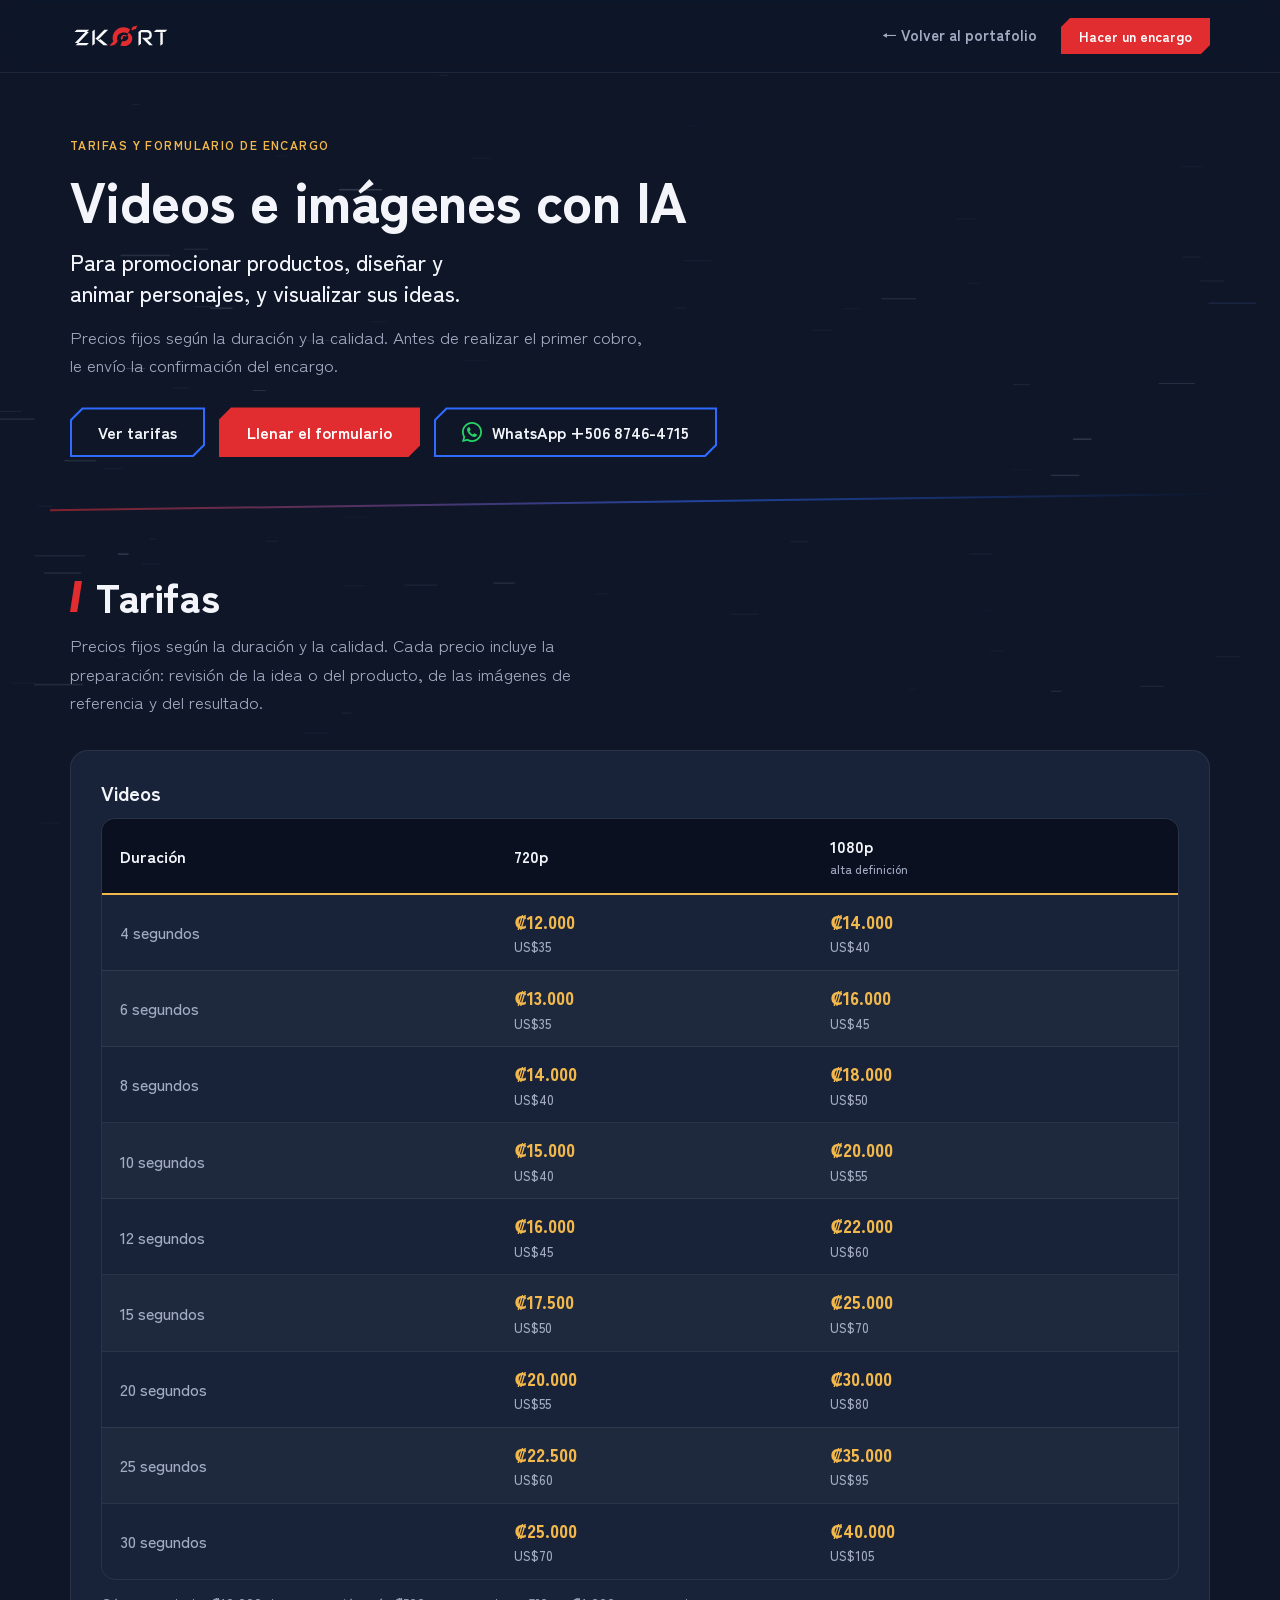
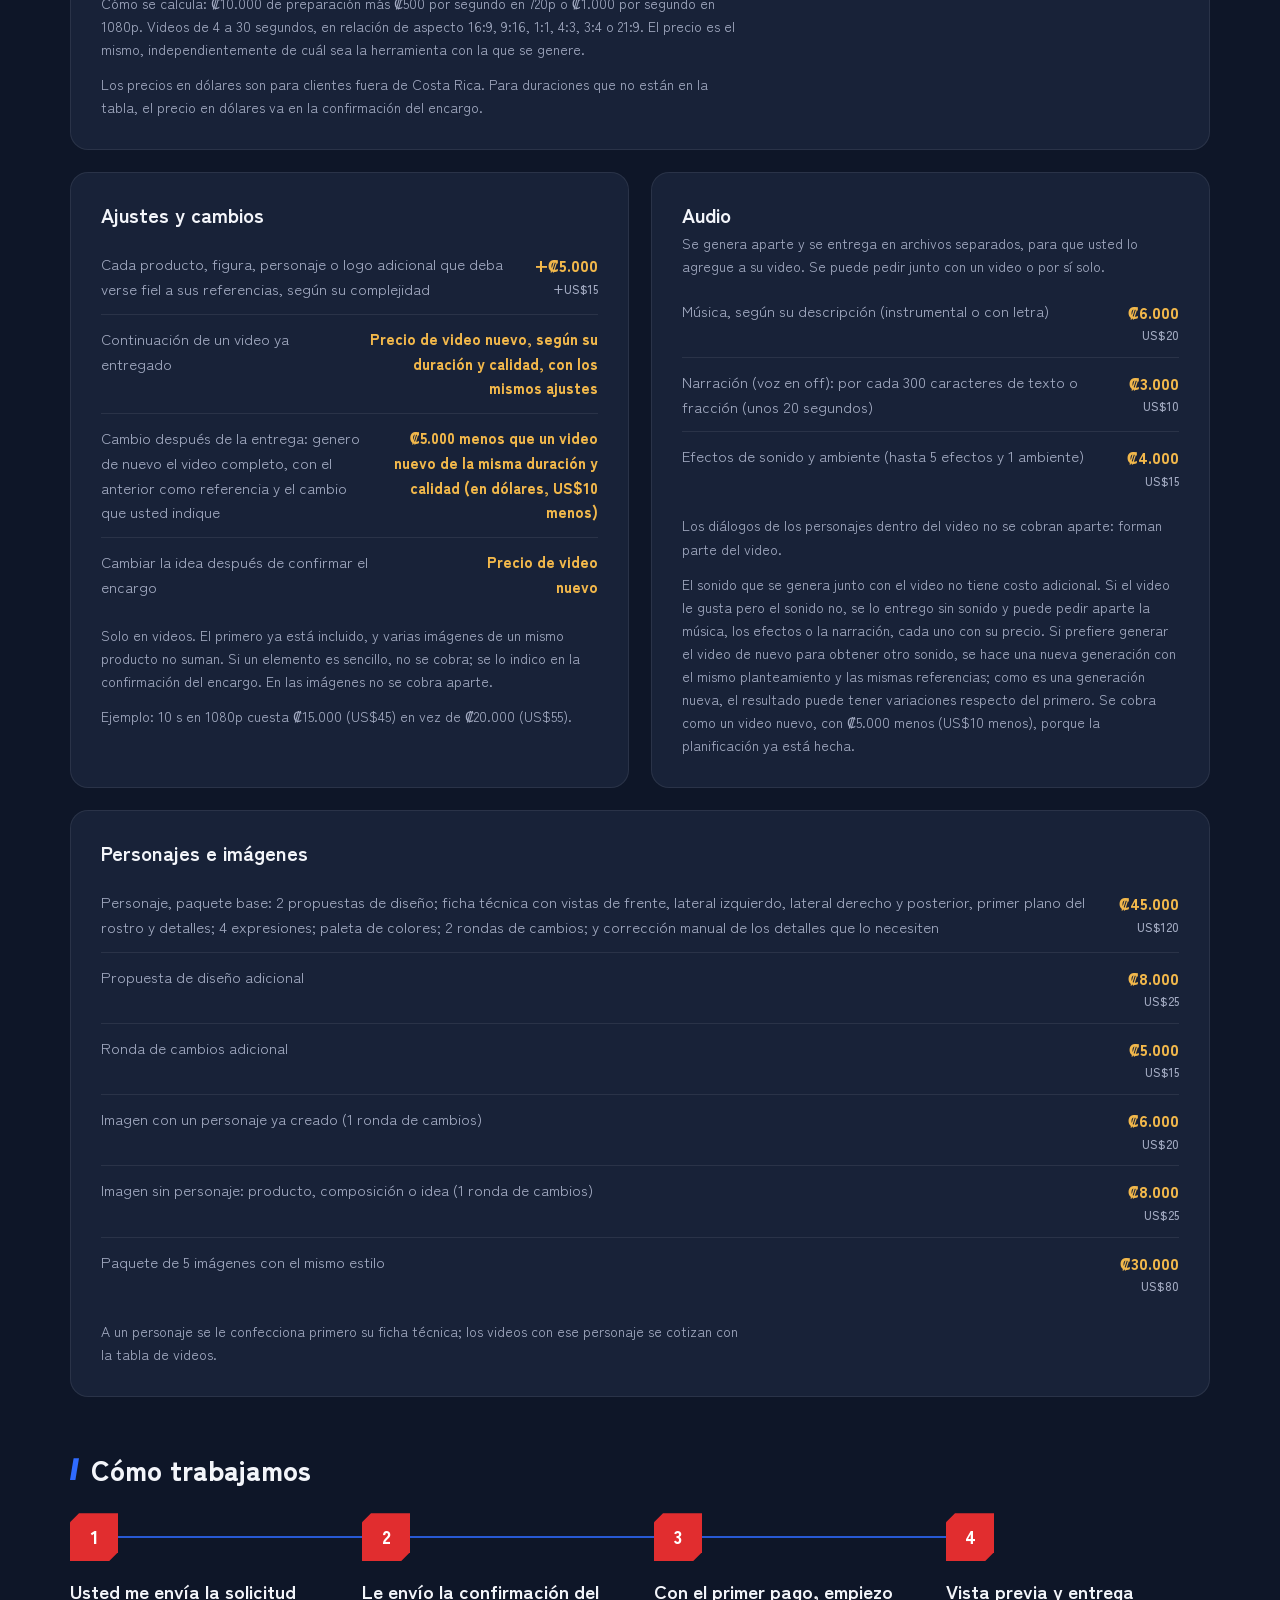
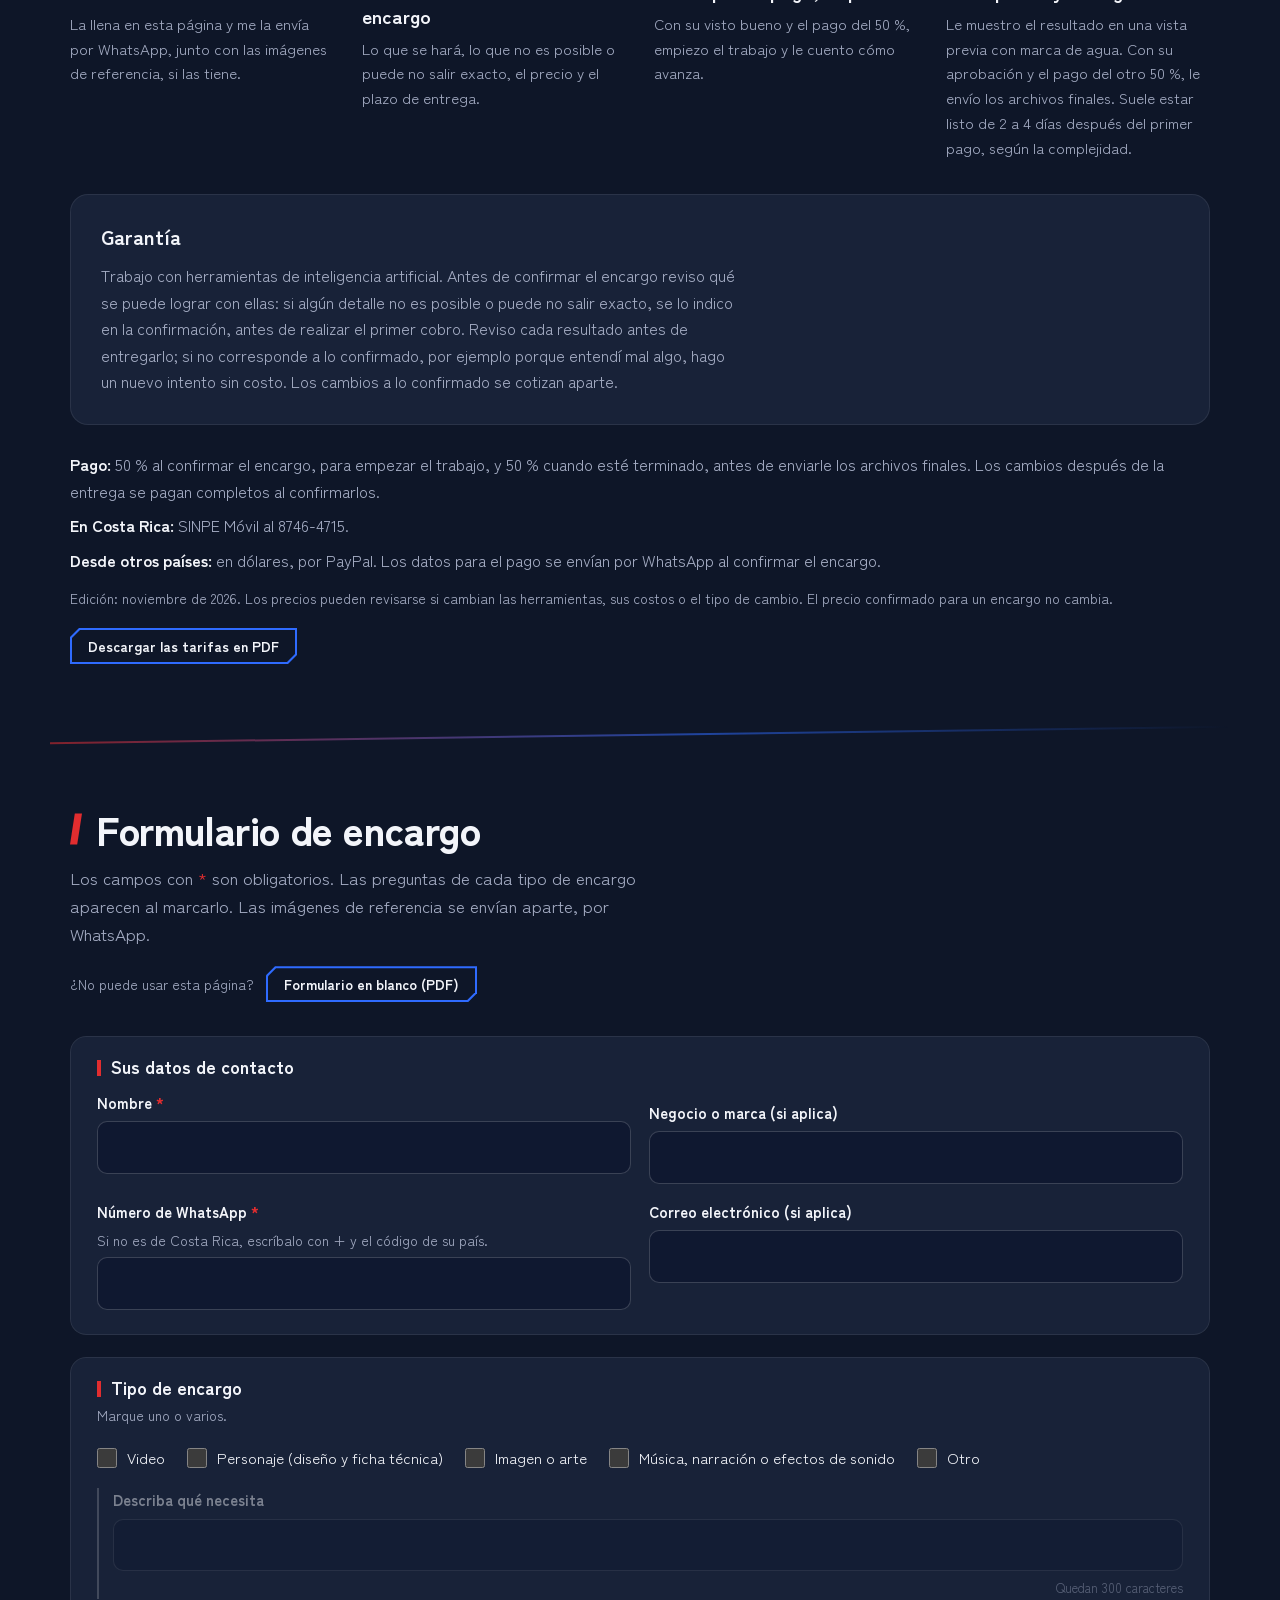
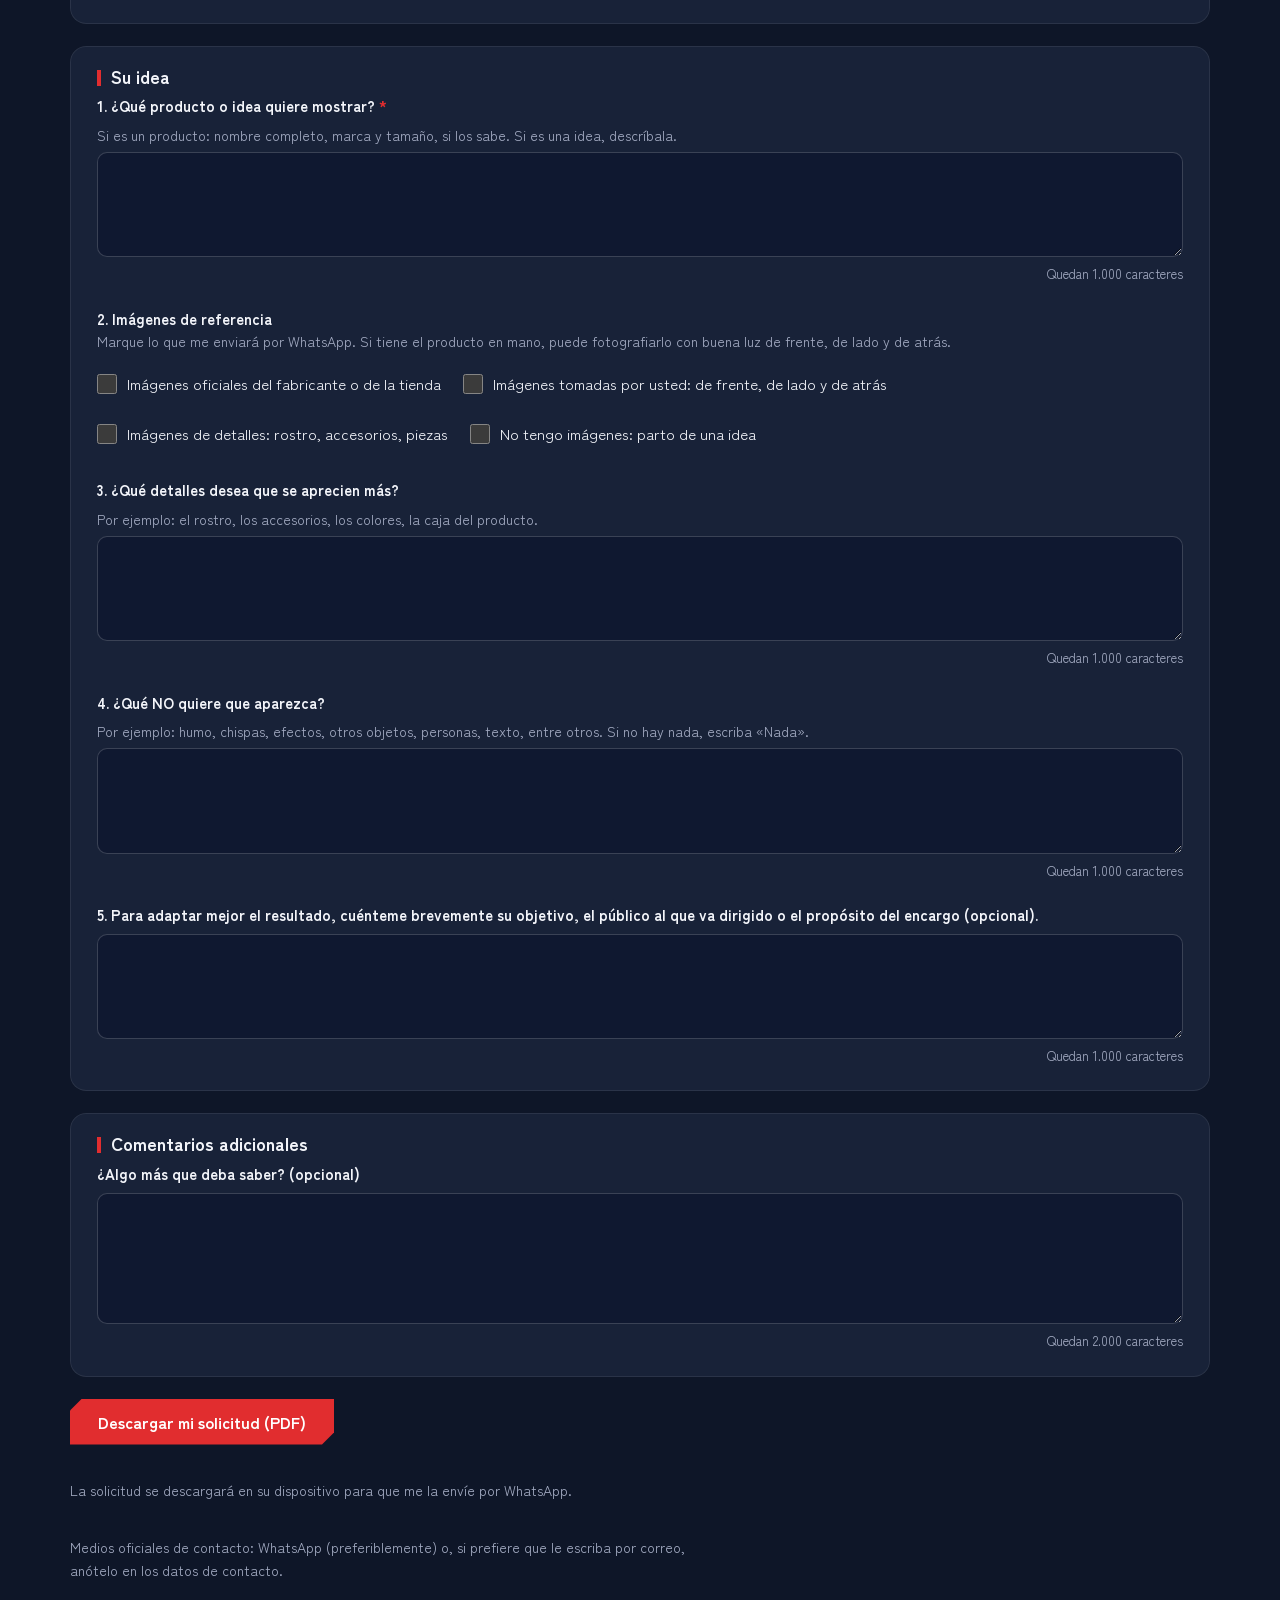
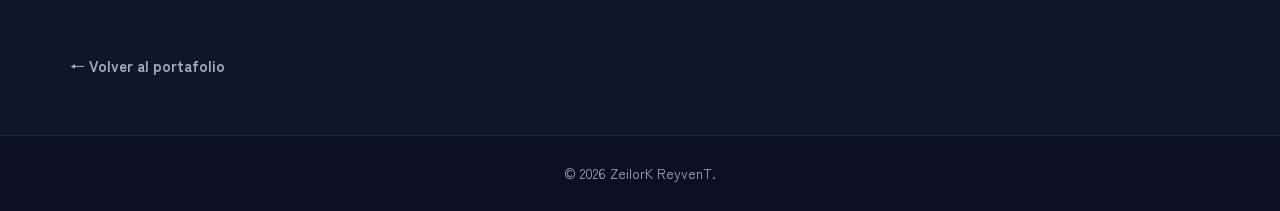
==== commit 6c9c3a8f: "Formulario de encargo por secciones, tarifas v6 y Encargos en el menú del celular - Página de encarg" ====
--- a/encargos/index.html
+++ b/encargos/index.html
@@ -4,7 +4,7 @@
 <meta charset="utf-8">
 <meta name="viewport" content="width=device-width, initial-scale=1, viewport-fit=cover">
 <title>Videos e imágenes con IA · ZeilorK ReyvenT</title>
-<meta name="description" content="Videos e imágenes con IA para promocionar productos, diseñar y animar personajes, y visualizar sus ideas. Trabajos para clientes, precios fijos y formulario de encargo.">
+<meta name="description" content="Videos e imágenes con IA para promocionar productos, diseñar y animar personajes, y visualizar sus ideas. Precios fijos y formulario de encargo.">
 <meta name="theme-color" content="#0E1628">
 <link rel="canonical" href="https://zeilork-reyvent.github.io/encargos/">
 <meta property="og:site_name" content="ZeilorK ReyvenT">
@@ -25,7 +25,7 @@
 <link href="https://fonts.googleapis.com/css2?family=Zen+Kaku+Gothic+New:wght@400;500;700;900&display=swap" rel="stylesheet">
 <style>
 :root{--bg:#0E1628;--surface:#182238;--surface-2:#1F2B48;--field:#0F1830;--line:rgba(255,255,255,.08);--line-2:rgba(255,255,255,.18);
-  --red:#E12D2F;--blue:#2F6BFF;--gold:#F2B84B;--text:#F3F5FA;--muted:#A3ABC2;
+  --red:#E12D2F;--blue:#2F6BFF;--gold:#F2B84B;--text:#F3F5FA;--muted:#A3ABC2;--error:#FF8A8A;
   --font:'Zen Kaku Gothic New',system-ui,-apple-system,'Segoe UI',Roboto,sans-serif;--cut:12px;--maxw:1180px;--ease:cubic-bezier(.2,.7,.2,1);color-scheme:dark}
 *,*::before,*::after{box-sizing:border-box}
 html{scroll-padding-top:84px;-webkit-text-size-adjust:100%}
@@ -88,7 +88,7 @@
 table.precios{width:100%;border-collapse:collapse;font-size:16px}
 table.precios .hd{display:block;font-size:12px;font-weight:500;color:var(--muted)}
 table.precios thead th{background:#0A1020;text-align:left;padding:14px 18px;font-weight:700;border-bottom:2px solid var(--gold)}
-table.precios tbody th{text-align:left;font-weight:500;color:var(--muted);padding:12px 18px}
+table.precios tbody th{text-align:left;font-weight:500;color:var(--muted);padding:12px 18px;white-space:nowrap}
 table.precios td{padding:12px 18px;color:var(--gold);font-weight:900;font-size:18px}
 table.precios td .usd{display:block;font-size:13px;font-weight:500;color:var(--muted)}
 table.precios tbody tr:nth-child(even){background:rgba(255,255,255,.03)}
@@ -103,8 +103,11 @@
 ul.plist li strong{color:var(--gold);white-space:nowrap;font-weight:900;text-align:right}
 ul.plist li strong.w{white-space:normal;max-width:46%;font-size:15px}
 ul.plist .usd{display:block;font-size:12px;font-weight:500;color:var(--muted)}
-.pdf-links{display:flex;flex-wrap:wrap;gap:12px;margin-top:18px}
-/* cómo trabajamos */
+.pdf-links{display:flex;flex-wrap:wrap;align-items:center;gap:12px;margin-top:18px}
+/* cómo trabajamos, dentro de tarifas */
+.sub-sec{margin-top:56px}
+h3.sub{display:flex;align-items:center;gap:12px;font-size:clamp(22px,3vw,28px);font-weight:900;margin-bottom:28px}
+h3.sub::before{content:"";flex:none;width:9px;height:.78em;background:var(--blue);clip-path:polygon(40% 0,100% 0,60% 100%,0 100%)}
 .steps{list-style:none;margin:0;padding:0;display:grid;grid-template-columns:repeat(4,minmax(0,1fr));gap:28px}
 .step{position:relative;padding-top:66px}
 .step:not(:last-child)::before{content:"";position:absolute;left:24px;top:23px;width:calc(100% + 28px);height:2px;background:var(--blue);opacity:.8}
@@ -126,101 +129,52 @@
 .field{display:grid;gap:6px;margin-top:16px}
 .field label,.qlabel{font-weight:700;font-size:15px}
 .hint{color:var(--muted);font-size:14px;line-height:1.5}
-input[type=text],input[type=tel],input[type=email],input[type=url],input[type=date],input[type=number],textarea{width:100%;font:inherit;font-size:16px;color:var(--text);background:var(--field);border:1px solid var(--line-2);border-radius:10px;padding:12px 14px;min-height:46px}
-input[type=number]{max-width:220px}
+input[type=text],input[type=tel],input[type=email],textarea,select{width:100%;font:inherit;font-size:16px;color:var(--text);background:var(--field);border:1px solid var(--line-2);border-radius:10px;padding:12px 14px;min-height:46px}
+select{max-width:280px;cursor:pointer}
 textarea{resize:vertical}
-input:focus-visible,textarea:focus-visible{outline:2px solid var(--gold);outline-offset:1px;border-color:transparent}
-.grid2{display:grid;gap:0 18px;grid-template-columns:repeat(2,minmax(0,1fr))}
-.grid3{display:grid;gap:0 18px;grid-template-columns:repeat(3,minmax(0,1fr));align-items:end}
+input:focus-visible,textarea:focus-visible,select:focus-visible{outline:2px solid var(--gold);outline-offset:1px;border-color:transparent}
+input[aria-invalid=true],textarea[aria-invalid=true],select[aria-invalid=true]{border-color:var(--error)}
+.field.off{opacity:.45}
+input:disabled,textarea:disabled{cursor:not-allowed}
+.grid2{display:grid;gap:0 18px;grid-template-columns:repeat(2,minmax(0,1fr));align-items:start}
 .checks{display:flex;flex-wrap:wrap;gap:6px 22px;margin-top:10px}
 .chk{display:flex;align-items:center;gap:10px;min-height:44px;cursor:pointer;font-size:15px}
-.chk input{width:20px;height:20px;accent-color:var(--red);flex:none}
+.chk input{width:20px;height:20px;accent-color:var(--red);flex:none;margin:0}
+.chk:has(input:disabled){cursor:not-allowed;opacity:.45}
 .req{color:var(--red)}
 .q{margin-top:22px}
-legend+.q,legend+.field{margin-top:6px}
-.sino{margin-top:12px;padding-left:14px;border-left:2px solid var(--line-2)}
-.sino .sub{font-weight:700;font-size:15px;margin-top:6px}
-.sino .checks{margin-top:2px}
-.sino .field{margin-top:4px}
+legend+.q,legend+.field,legend+.grid2>.field:first-child{margin-top:6px}
+.det{margin-top:4px;padding-left:14px;border-left:2px solid var(--line-2)}
+.det .field{margin-top:8px}
+.cnt{justify-self:end;color:var(--muted);font-size:13px}
+.cnt.tope{color:var(--gold)}
+.err{color:var(--error);font-size:14px;font-weight:700;line-height:1.45;margin-top:6px}
+.field .err{margin-top:0}
+.resumen{border:1px solid rgba(255,138,138,.45);background:rgba(255,138,138,.08);border-radius:14px;padding:16px 20px}
+.resumen p{font-weight:700;color:var(--error)}
+.resumen ul{margin:8px 0 0;padding-left:20px;display:grid;gap:4px}
+.resumen a{color:var(--text)}
 .submit-row{display:flex;flex-wrap:wrap;align-items:center;gap:16px}
 .status{font-weight:700;max-width:70ch}
 .status.ok{color:#7BE0A1}
-.status.err{color:#FF8A8A}
+.status.err{color:var(--error)}
 .envio{margin-top:18px;padding:22px clamp(18px,3vw,26px);border:1px solid rgba(123,224,161,.35);border-radius:16px;background:rgba(123,224,161,.06);display:grid;gap:14px;justify-items:start}
 .envio p{color:var(--text);font-size:15px}
-.envio .note{margin-top:0}
-.gotcha{position:absolute!important;left:-9999px;width:1px;height:1px;overflow:hidden}
 .note a{color:var(--text)}
-.back-bottom{padding:0 0 56px}
+.back-bottom{padding-bottom:56px}
 footer{border-top:1px solid var(--line);padding:26px 20px calc(26px + env(safe-area-inset-bottom,0px));text-align:center;color:var(--muted);font-size:14px;background:#0A1020;position:relative;z-index:1}
 .short{display:none}
 @media (max-width:900px){.two{grid-template-columns:1fr}}
 @media (max-width:840px){.steps{grid-template-columns:1fr;gap:30px}.step{padding-top:0;padding-left:72px;min-height:48px}
   .step:not(:last-child)::before{left:23px;top:24px;width:2px;height:calc(100% + 30px)}}
-@media (max-width:640px){.grid2,.grid3{grid-template-columns:1fr}ul.plist li{flex-direction:column;gap:4px}
+@media (max-width:640px){.grid2{grid-template-columns:1fr}ul.plist li{flex-direction:column;gap:4px}
   ul.plist li strong{text-align:left}ul.plist li strong.w{max-width:none}
   .topbar .btn{display:none}.long{display:none}.short{display:inline}
   table.precios thead th,table.precios tbody th,table.precios td{padding:10px 12px}table.precios td{font-size:16px}table.precios tbody th{font-size:14px}}
-/* Trabajos para clientes */
-.casos{display:grid;gap:22px}
-.caso{display:grid;grid-template-columns:minmax(0,1.35fr) minmax(0,1fr);gap:clamp(18px,3vw,36px);align-items:center;padding:clamp(18px,2.6vw,26px);background:var(--surface);border:1px solid var(--line);border-radius:18px}
-.caso-text h3{font-size:22px;line-height:1.25;margin:0 0 10px}
-.caso-text p{color:var(--muted);font-size:15px}
-.caso-text .eyebrow{margin-bottom:8px}
-.caso-meta{font-size:13px;margin-top:12px;opacity:.85}
-.caso .vwrap-v{aspect-ratio:9/16;max-width:300px;margin:0 auto}
-.caso .thumb img{aspect-ratio:auto;object-fit:cover}
-.mosaico{display:grid;grid-template-columns:repeat(4,minmax(0,1fr));gap:10px}
-.mosaico .m-1{grid-column:1/-1}
-.mosaico .m-1 .thumb img{aspect-ratio:16/9}
-.mosaico .fig:not(.m-1) .thumb img{aspect-ratio:1}
-.par{display:grid;grid-template-columns:1fr 1fr;gap:14px}
-.par .thumb img{aspect-ratio:1}
-.par .cap{flex-direction:column;align-items:flex-start;gap:0;margin-top:8px}
-@media (max-width:820px){.caso{grid-template-columns:1fr}.caso .vwrap-v{max-width:340px}}
-@media (max-width:420px){.par{grid-template-columns:1fr}}
-body.lb-open{overflow:hidden}
-.fig{margin:0}
-.thumb{display:block;width:100%;padding:0;border:1px solid var(--line);background:#fff;border-radius:14px;overflow:hidden;cursor:zoom-in;transition:transform .4s var(--ease),border-color .3s,box-shadow .4s var(--ease)}
-.thumb img{width:100%;height:auto;aspect-ratio:1672/941;object-fit:cover;transition:transform .6s var(--ease)}
-.thumb:hover{transform:translateY(-4px);border-color:var(--line-2);box-shadow:0 22px 44px -20px rgba(0,0,0,.75),0 0 0 1px rgba(47,107,255,.35)}
-.thumb:hover img{transform:scale(1.025)}
-.thumb:focus-visible{outline:3px solid var(--gold);outline-offset:3px}
-.cap{display:flex;align-items:baseline;justify-content:space-between;gap:12px;margin-top:12px;font-size:15px}
-.cap b{font-weight:700;font-size:16px}
-.cap span{color:var(--muted);font-size:14px;flex:none}
-.vwrap{position:relative;border-radius:14px;overflow:hidden;background:#000;aspect-ratio:16/9;border:1px solid var(--line)}
-.vwrap video{width:100%;height:100%;display:block;object-fit:cover;background:#000}
-.vplay{display:none;position:absolute;inset:0;width:100%;height:100%;border:0;padding:0;cursor:pointer;place-items:center;background:linear-gradient(180deg,rgba(0,0,0,0) 40%,rgba(0,0,0,.35) 100%);transition:background .3s}
-.vplay:hover{background:linear-gradient(180deg,rgba(0,0,0,.05) 40%,rgba(0,0,0,.45) 100%)}
-.vplay span{width:78px;height:78px;border-radius:50%;background:var(--red);display:grid;place-items:center;box-shadow:0 12px 34px rgba(225,45,47,.45);transition:transform .25s var(--ease)}
-.vplay:hover span{transform:scale(1.08)}
-.vplay svg{width:30px;height:30px;fill:#fff;margin-left:5px}
-.vplay:focus-visible{outline:3px solid var(--gold);outline-offset:-3px}
-.vwrap.playing .vplay{display:none}
-.lb{position:fixed;inset:0;z-index:100;background:rgba(5,8,16,.9);-webkit-backdrop-filter:blur(8px);backdrop-filter:blur(8px);display:flex;align-items:center;justify-content:center;padding:calc(72px + env(safe-area-inset-top,0px)) 16px calc(76px + env(safe-area-inset-bottom,0px));opacity:0;transition:opacity .3s ease}
-.lb.open{opacity:1}
-.lb[hidden]{display:none}
-.lb figure{margin:0;width:100%;max-width:1400px;display:flex;flex-direction:column;align-items:center;gap:14px}
-.lb img{max-width:100%;max-height:calc(100vh - 200px);max-height:calc(100svh - 200px);width:auto;height:auto;border-radius:10px;background:#fff;box-shadow:0 30px 90px -20px rgba(0,0,0,.85);transform-origin:top left;transition:opacity .25s ease}
-.lb figcaption{display:flex;gap:16px;align-items:baseline;color:var(--text);font-size:15px;font-weight:500;text-align:center;flex-wrap:wrap;justify-content:center}
-.lb figcaption span:last-child{color:var(--muted);font-weight:400}
-.lb-btn{position:absolute;width:48px;height:48px;border:1px solid var(--line-2);background:rgba(24,34,56,.9);color:#fff;border-radius:50%;display:grid;place-items:center;cursor:pointer;padding:0;transition:background .2s,transform .2s var(--ease)}
-.lb-btn[hidden]{display:none}
-.lb-btn svg{width:22px;height:22px}
-.lb-btn:hover{background:var(--surface-2);transform:scale(1.06)}
-.lb-btn:focus-visible{outline:3px solid var(--gold);outline-offset:2px}
-.lb-close{top:calc(16px + env(safe-area-inset-top,0px));right:16px}
-.lb-prev,.lb-next{top:50%;margin-top:-24px}
-.lb-prev{left:16px}.lb-next{right:16px}
-.cap{flex-wrap:wrap;row-gap:3px}
-.media-status{color:#ffd28a;font-size:14px;line-height:1.55;margin:10px 0}
-.lb-original{position:absolute;top:calc(18px + env(safe-area-inset-top,0px));left:16px;min-height:44px;display:flex;align-items:center;gap:8px;padding:8px 14px;border:1px solid var(--line-2);background:#182238;border-radius:8px;color:#f3f5fa;text-decoration:none;font-size:14px;font-weight:700;max-width:calc(100vw - 94px)}
-.lb figure{padding:0 54px}
-.lb .media-status{text-align:center}
-.js .vplay{display:grid}
-.js .vwrap.playing .vplay{display:none}
-@media (max-width:760px){.lb{padding:calc(64px + env(safe-area-inset-top,0px)) 10px calc(84px + env(safe-area-inset-bottom,0px))}.lb-prev,.lb-next{top:auto;margin-top:0;bottom:calc(16px + env(safe-area-inset-bottom,0px))}.lb img{max-height:calc(100vh - 190px);max-height:calc(100svh - 190px)}}
+@media (max-width:420px){table.precios thead th,table.precios tbody th,table.precios td{padding:9px 8px}table.precios td{font-size:15px}table.precios tbody th{font-size:13px}
+  .actions .btn{flex:1 1 100%}}
+@media (max-width:360px){.wrap{padding:0 16px}.card{padding:16px}table.precios tbody th{white-space:normal}
+  table.precios thead th,table.precios tbody th,table.precios td{padding:8px 6px}}
 </style>
 </head>
 <body>
@@ -267,65 +221,11 @@
       <p class="eyebrow">Tarifas y formulario de encargo</p>
       <h1>Videos e imágenes con&nbsp;IA</h1>
       <p class="sub-h">Para promocionar productos, diseñar y animar personajes, y visualizar sus ideas.</p>
-      <p class="lead">Precios fijos según la duración y la calidad. Antes de generar le envío la confirmación del encargo, y no se cobra nada antes de eso.</p>
+      <p class="lead">Precios fijos según la duración y la calidad. Antes de realizar el primer cobro, le envío la confirmación del encargo.</p>
       <div class="actions">
+        <a class="btn btn-ghost" href="#tarifas"><span>Ver tarifas</span></a>
         <a class="btn" href="#formulario"><span>Llenar el formulario</span></a>
-        <a class="btn btn-ghost" href="#tarifas"><span>Ver tarifas</span></a>
         <a class="btn btn-ghost" href="https://wa.me/50687464715" target="_blank" rel="noopener" aria-label="Escribirme por WhatsApp al +506 8746-4715 (se abre en otra pestaña)"><span><img class="ico" src="whatsapp.svg" alt="" width="20" height="20" loading="lazy">WhatsApp +506 8746-4715</span></a>
-      </div>
-    </div>
-  </section>
-
-  <div class="divider" aria-hidden="true"></div>
-
-  <section class="section" id="clientes">
-    <div class="wrap">
-      <div class="sec-head">
-        <h2 class="sec">Trabajos para clientes</h2>
-        <p class="lead">Algunos encargos que he realizado, publicados con permiso de cada cliente.</p>
-      </div>
-      <div class="casos">
-        <article class="caso card" style="--i:0">
-          <div class="caso-media">
-            <div class="vwrap vwrap-v"><video controls preload="none" poster="../img/cover_blade.webp" playsinline aria-label="Figura coleccionable de un león robot azul que se mueve sobre una tabla de madera al aire libre"><source src="../media/blade-liger.mp4" type="video/mp4"></video><button class="vplay" type="button" aria-label="Reproducir: video de la figura para Kitsune Shoppu"><span><svg viewBox="0 0 24 24" aria-hidden="true"><path d="M8 5v14l11-7z"/></svg></span></button></div>
-          </div>
-          <div class="caso-text">
-            <p class="eyebrow">Video con IA</p>
-            <h3>Kitsune Shoppu</h3>
-            <p>Tienda de figuras de colección: video con IA a partir de las fotos del producto.</p>
-            <p class="caso-meta">15 segundos · vertical · 1080p</p>
-          </div>
-        </article>
-        <article class="caso card" style="--i:1">
-          <div class="caso-media">
-            <div class="mosaico">
-<figure class="fig m-1"><a class="thumb" data-gallery="ropa" href="../img/clientes_camiseta_full.webp" aria-label="Ver ampliada: Camiseta: frente y espalda"><img src="../img/clientes_camiseta_thumb.webp" width="900" height="506" alt="Camiseta deportiva negra con franjas verde neón, vista de frente y de espalda; en la espalda, un carro blanco y el texto Racing Team" loading="lazy" decoding="async"></a><figcaption class="cap sr"><b>Camiseta: frente y espalda</b></figcaption></figure>
-<figure class="fig"><a class="thumb" data-gallery="ropa" href="../img/clientes_gorra_full.webp" aria-label="Ver ampliada: Gorra"><img src="../img/clientes_gorra_thumb.webp" width="700" height="700" alt="Gorra negra con vivos verde neón, en cuatro vistas: de frente, de ambos lados y de atrás" loading="lazy" decoding="async"></a><figcaption class="cap sr"><b>Gorra</b></figcaption></figure>
-<figure class="fig"><a class="thumb" data-gallery="ropa" href="../img/clientes_foto-carro_full.webp" aria-label="Ver ampliada: Foto del carro, con la calidad mejorada"><img src="../img/clientes_foto-carro_thumb.webp" width="700" height="700" alt="Carro compacto blanco estacionado frente a un taller, fotografía con la calidad mejorada" loading="lazy" decoding="async"></a><figcaption class="cap sr"><b>Foto del carro, con la calidad mejorada</b></figcaption></figure>
-<figure class="fig"><a class="thumb" data-gallery="ropa" href="../img/clientes_diseno-frente_full.webp" aria-label="Ver ampliada: Diseño del frente"><img src="../img/clientes_diseno-frente_thumb.webp" width="700" height="700" alt="Diseño plano del frente de la camiseta: fondo negro con franjas y puntos verde neón" loading="lazy" decoding="async"></a><figcaption class="cap sr"><b>Diseño del frente</b></figcaption></figure>
-<figure class="fig"><a class="thumb" data-gallery="ropa" href="../img/clientes_diseno-espalda_full.webp" aria-label="Ver ampliada: Diseño de la espalda"><img src="../img/clientes_diseno-espalda_thumb.webp" width="700" height="700" alt="Diseño plano de la espalda de la camiseta: el carro blanco al centro y el texto Racing Team" loading="lazy" decoding="async"></a><figcaption class="cap sr"><b>Diseño de la espalda</b></figcaption></figure>
-            </div>
-          </div>
-          <div class="caso-text">
-            <p class="eyebrow">Diseño de ropa</p>
-            <h3>Equipo de carreras</h3>
-            <p>Camiseta (frente y espalda) y gorra, y cómo se ven en las prendas. Incluye la foto del carro que aportó la clienta, con la calidad mejorada.</p>
-            <p class="caso-meta">Los logos, la placa y los símbolos se difuminaron para esta muestra.</p>
-          </div>
-        </article>
-        <article class="caso card" style="--i:2">
-          <div class="caso-media">
-            <div class="par">
-<figure class="fig"><a class="thumb" data-gallery="logo" href="../img/clientes_logo_antes_full.webp" aria-label="Ver ampliada: Antes: foto del diseño estampado"><img src="../img/clientes_logo_antes_thumb.webp" width="423" height="445" alt="Foto de un logo circular estampado en tela: un cerebro mitad blanco y mitad azul con el texto No compitas contra la IA, aprende a trabajar con ella" loading="lazy" decoding="async"></a><figcaption class="cap"><b>Antes</b><span>Foto del estampado</span></figcaption></figure>
-<figure class="fig"><a class="thumb" data-gallery="logo" href="../img/clientes_logo_despues_full.webp" aria-label="Ver ampliada: Después: logo reconstruido"><img src="../img/clientes_logo_despues_thumb.webp" width="600" height="631" alt="El mismo logo reconstruido con líneas nítidas sobre fondo negro, listo para estampar" loading="lazy" decoding="async"></a><figcaption class="cap"><b>Después</b><span>Logo reconstruido</span></figcaption></figure>
-            </div>
-          </div>
-          <div class="caso-text">
-            <p class="eyebrow">Logo</p>
-            <h3>Reconstrucción para estampar</h3>
-            <p>Reconstrucción con IA de un logo a partir de una foto, nítido para estamparlo en cualquier tamaño.</p>
-          </div>
-        </article>
       </div>
     </div>
   </section>
@@ -364,30 +264,30 @@
         <div class="card">
           <h3>Ajustes y cambios</h3>
           <ul class="plist">
-<li><span>Cada producto, figura o personaje adicional que deba verse fiel a sus referencias (el primero ya está incluido; varias imágenes de un mismo producto no suman)</span><strong>+₡5.000<small class="usd">+US$15</small></strong></li>
-<li><span>Texto o logo agregado en edición</span><strong>+₡2.000<small class="usd">+US$10</small></strong></li>
+<li><span>Cada producto, figura, personaje o logo adicional que deba verse fiel a sus referencias, según su complejidad</span><strong>+₡5.000<small class="usd">+US$15</small></strong></li>
 <li><span>Continuación de un video ya entregado</span><strong class="w">Precio de video nuevo, según su duración y calidad, con los mismos ajustes</strong></li>
 <li><span>Cambio después de la entrega: genero de nuevo el video completo, con el anterior como referencia y el cambio que usted indique</span><strong class="w">₡5.000 menos que un video nuevo de la misma duración y calidad (en dólares, US$10 menos)</strong></li>
 <li><span>Cambiar la idea después de confirmar el encargo</span><strong class="w">Precio de video nuevo</strong></li>
           </ul>
+          <p class="note">Solo en videos. El primero ya está incluido, y varias imágenes de un mismo producto no suman. Si un elemento es sencillo, no se cobra; se lo indico en la confirmación del encargo. En las imágenes no se cobra aparte.</p>
           <p class="note">Ejemplo: 10 s en 1080p cuesta ₡15.000 (US$45) en vez de ₡20.000 (US$55).</p>
-          <p class="note">Si prefiere que edite el video o la imagen ya entregados en vez de generarlos de nuevo, también es posible, al mismo precio. Tenga en cuenta que toda edición se hace sobre el archivo terminado y no sobre el original, por lo que puede perder un poco de nitidez; por eso recomiendo generar de nuevo.</p>
         </div>
         <div class="card">
           <h3>Audio</h3>
-          <p class="card-sub">Se genera aparte del video.</p>
+          <p class="card-sub">Se genera aparte y se entrega en archivos separados, para que usted lo agregue a su video. Se puede pedir junto con un video o por sí solo.</p>
           <ul class="plist">
-<li><span>Música para el video, según su descripción (instrumental o con letra)</span><strong>₡6.000<small class="usd">US$20</small></strong></li>
-<li><span>Voz: narración o diálogo, por cada 300 caracteres de texto (unos 20 segundos)</span><strong>₡3.000<small class="usd">US$10</small></strong></li>
-<li><span>Crear la voz de un personaje (una sola vez)</span><strong>₡5.000<small class="usd">US$15</small></strong></li>
-<li><span>Efectos de sonido y ambiente, por video (hasta 5 efectos y 1 ambiente)</span><strong>₡4.000<small class="usd">US$15</small></strong></li>
+<li><span>Música, según su descripción (instrumental o con letra)</span><strong>₡6.000<small class="usd">US$20</small></strong></li>
+<li><span>Narración (voz en off): por cada 300 caracteres de texto o fracción (unos 20 segundos)</span><strong>₡3.000<small class="usd">US$10</small></strong></li>
+<li><span>Efectos de sonido y ambiente (hasta 5 efectos y 1 ambiente)</span><strong>₡4.000<small class="usd">US$15</small></strong></li>
           </ul>
+          <p class="note">Los diálogos de los personajes dentro del video no se cobran aparte: forman parte del video.</p>
+          <p class="note">El sonido que se genera junto con el video no tiene costo adicional. Si el video le gusta pero el sonido no, se lo entrego sin sonido y puede pedir aparte la música, los efectos o la narración, cada uno con su precio. Si prefiere generar el video de nuevo para obtener otro sonido, se hace una nueva generación con el mismo planteamiento y las mismas referencias; como es una generación nueva, el resultado puede tener variaciones respecto del primero. Se cobra como un video nuevo, con ₡5.000 menos (US$10 menos), porque la planificación ya está hecha.</p>
         </div>
       </div>
       <div class="card mt">
         <h3>Personajes e imágenes</h3>
         <ul class="plist">
-<li><span>Personaje, paquete base: 2 propuestas de diseño; ficha técnica con vistas de frente, lateral izquierdo, lateral derecho y posterior, primer plano del rostro y detalles; 4 expresiones; paleta de colores; 2 rondas de cambios; y corrección manual de los detalles que la IA no coloque bien</span><strong>₡45.000<small class="usd">US$120</small></strong></li>
+<li><span>Personaje, paquete base: 2 propuestas de diseño; ficha técnica con vistas de frente, lateral izquierdo, lateral derecho y posterior, primer plano del rostro y detalles; 4 expresiones; paleta de colores; 2 rondas de cambios; y corrección manual de los detalles que lo necesiten</span><strong>₡45.000<small class="usd">US$120</small></strong></li>
 <li><span>Propuesta de diseño adicional</span><strong>₡8.000<small class="usd">US$25</small></strong></li>
 <li><span>Ronda de cambios adicional</span><strong>₡5.000<small class="usd">US$15</small></strong></li>
 <li><span>Imagen con un personaje ya creado (1 ronda de cambios)</span><strong>₡6.000<small class="usd">US$20</small></strong></li>
@@ -396,6 +296,26 @@
         </ul>
         <p class="note">A un personaje se le confecciona primero su ficha técnica; los videos con ese personaje se cotizan con la tabla de videos.</p>
       </div>
+
+      <div class="sub-sec" id="como-trabajamos">
+        <h3 class="sub">Cómo trabajamos</h3>
+        <ol class="steps">
+        <li class="step"><span class="n">1</span><h3>Usted me envía la solicitud</h3><p>La llena en esta página y me la envía por WhatsApp, junto con las imágenes de referencia, si las tiene.</p></li>
+        <li class="step"><span class="n">2</span><h3>Le envío la confirmación del encargo</h3><p>Lo que se hará, lo que no es posible o puede no salir exacto, el precio y el plazo de entrega.</p></li>
+        <li class="step"><span class="n">3</span><h3>Con el primer pago, empiezo</h3><p>Con su visto bueno y el pago del 50 %, empiezo el trabajo y le cuento cómo avanza.</p></li>
+        <li class="step"><span class="n">4</span><h3>Vista previa y entrega</h3><p>Le muestro el resultado en una vista previa con marca de agua. Con su aprobación y el pago del otro 50 %, le envío los archivos finales. Suele estar listo de 2 a 4 días después del primer pago, según la complejidad.</p></li>
+        </ol>
+        <div class="card garantia">
+          <h3>Garantía</h3>
+          <p>Trabajo con herramientas de inteligencia artificial. Antes de confirmar el encargo reviso qué se puede lograr con ellas: si algún detalle no es posible o puede no salir exacto, se lo indico en la confirmación, antes de realizar el primer cobro. Reviso cada resultado antes de entregarlo; si no corresponde a lo confirmado, por ejemplo porque entendí mal algo, hago un nuevo intento sin costo. Los cambios a lo confirmado se cotizan aparte.</p>
+        </div>
+        <div class="pay">
+          <p><strong>Pago:</strong> 50 % al confirmar el encargo, para empezar el trabajo, y 50 % cuando esté terminado, antes de enviarle los archivos finales. Los cambios después de la entrega se pagan completos al confirmarlos.</p>
+          <p><strong>En Costa Rica:</strong> SINPE Móvil al 8746-4715.</p>
+          <p><strong>Desde otros países:</strong> en dólares, por PayPal. Los datos para el pago se envían por WhatsApp al confirmar el encargo.</p>
+          <p class="vig">Edición: noviembre de 2026. Los precios pueden revisarse si cambian las herramientas, sus costos o el tipo de cambio. El precio confirmado para un encargo no cambia.</p>
+        </div>
+      </div>
       <div class="pdf-links">
         <a class="btn btn-ghost btn-sm" href="Tarifas%20de%20Videos%20e%20Im%C3%A1genes%20con%20IA.pdf" download="Tarifas de Videos e Imágenes con IA.pdf"><span>Descargar las tarifas en PDF</span></a>
       </div>
@@ -404,95 +324,81 @@
 
   <div class="divider" aria-hidden="true"></div>
 
-  <section class="section" id="proceso">
-    <div class="wrap">
-      <div class="sec-head"><h2 class="sec">Cómo trabajamos</h2></div>
-      <ol class="steps">
-        <li class="step"><span class="n">1</span><h3>Usted me envía el formulario por WhatsApp</h3><p>Lo llena en esta página o en el PDF y me lo envía junto con las imágenes de referencia.</p></li>
-        <li class="step"><span class="n">2</span><h3>Le envío la confirmación del encargo</h3><p>Lo que se va a hacer, lo que no es posible o puede no salir exacto, el precio y la fecha de entrega.</p></li>
-        <li class="step"><span class="n">3</span><h3>Con su confirmación y el primer pago, genero</h3><p>El video o la imagen, según lo confirmado.</p></li>
-        <li class="step"><span class="n">4</span><h3>Entrega</h3><p>Normalmente de 2 a 4 días desde la confirmación; el plazo exacto lo acordamos al confirmar, según la complejidad del encargo.</p></li>
-      </ol>
-      <div class="card garantia">
-        <h3>Garantía</h3>
-        <p>Trabajo con herramientas de inteligencia artificial. Antes de confirmar el encargo reviso qué se puede lograr con ellas: si algún detalle no es posible o puede no salir exacto, se lo indico en la confirmación, antes de realizar el primer cobro. Reviso cada resultado antes de entregarlo; si no corresponde a lo confirmado, por ejemplo porque entendí mal algo, hago un nuevo intento sin costo. Los cambios a lo confirmado se cotizan aparte.</p>
-      </div>
-      <div class="pay">
-        <p><strong>Pago:</strong> 50 % al confirmar el encargo y 50 % al recibir el trabajo. El primer pago cubre la preparación y la generación. Los cambios después de la entrega se pagan completos al confirmarlos.</p>
-        <p><strong>En Costa Rica:</strong> SINPE Móvil al 8746-4715.</p>
-        <p><strong>Desde otros países:</strong> en dólares, por PayPal. Los datos para el pago se envían por WhatsApp al confirmar el encargo.</p>
-        <p class="vig">Edición: noviembre de 2026. Los precios pueden revisarse si cambian las herramientas, sus costos o el tipo de cambio. El precio confirmado para un encargo no cambia.</p>
-      </div>
-    </div>
-  </section>
-
-  <div class="divider" aria-hidden="true"></div>
-
   <section class="section" id="formulario">
     <div class="wrap">
       <div class="sec-head">
         <h2 class="sec">Formulario de encargo</h2>
-        <p class="lead">Las preguntas que no apliquen a su encargo pueden quedar en blanco. Las imágenes de referencia se envían aparte, por WhatsApp.</p>
+        <p class="lead">Los campos con <span class="req">*</span> son obligatorios. Las preguntas de cada tipo de encargo aparecen al marcarlo. Las imágenes de referencia se envían aparte, por WhatsApp.</p>
         <div class="pdf-links">
+          <p class="note" style="margin-top:0">¿No puede usar esta página?</p>
           <a class="btn btn-ghost btn-sm" href="Formulario%20de%20Encargo.pdf" download="Formulario de Encargo.pdf"><span>Formulario en blanco (PDF)</span></a>
         </div>
       </div>
 
       <form class="encargo" id="form-encargo" novalidate="" autocomplete="on">
-<fieldset>
+<fieldset id="sec-contacto">
 <legend>Sus datos de contacto</legend>
-<div class="grid2"><div class="field"><label for="f01">Nombre <span class="req" aria-hidden="true">*</span></label><input id="f01" name="contacto_nombre" data-pdf="contacto_nombre" type="text" maxlength="500" required autocomplete="name"></div><div class="field"><label for="f02">Negocio o marca (si aplica)</label><input id="f02" name="contacto_negocio" data-pdf="contacto_negocio" type="text" maxlength="500" autocomplete="organization"></div></div><div class="grid3"><div class="field"><label for="f03">Número de WhatsApp <span class="req" aria-hidden="true">*</span></label><span class="hint" id="f03h">Si no es de Costa Rica, anote su número con el código de su país.</span><input id="f03" name="contacto_whatsapp" data-pdf="contacto_whatsapp" type="tel" maxlength="500" required autocomplete="tel" aria-describedby="f03h"></div><div class="field"><label for="f04">Correo electrónico</label><input id="f04" name="contacto_correo" data-pdf="contacto_correo" type="email" maxlength="500" autocomplete="email"></div><div class="field"><label for="f05">Fecha</label><input id="f05" name="contacto_fecha" data-pdf="contacto_fecha" type="date" maxlength="500"></div></div>
+<div class="grid2"><div class="field"><label for="f-contacto-nombre">Nombre <span class="req" aria-hidden="true">*</span></label><input id="f-contacto-nombre" name="contacto_nombre" data-pdf="contacto_nombre" maxlength="80" aria-describedby="f-contacto-nombre-err" autocomplete="name" type="text"><p class="err" id="f-contacto-nombre-err" data-err="contacto_nombre" hidden></p></div><div class="field"><label for="f-contacto-negocio">Negocio o marca (si aplica)</label><input id="f-contacto-negocio" name="contacto_negocio" data-pdf="contacto_negocio" maxlength="80" aria-describedby="f-contacto-negocio-err" autocomplete="organization" type="text"><p class="err" id="f-contacto-negocio-err" data-err="contacto_negocio" hidden></p></div></div><div class="grid2"><div class="field"><label for="f-contacto-whatsapp">Número de WhatsApp <span class="req" aria-hidden="true">*</span></label><span class="hint" id="f-contacto-whatsapp-h">Si no es de Costa Rica, escríbalo con + y el código de su país.</span><input id="f-contacto-whatsapp" name="contacto_whatsapp" data-pdf="contacto_whatsapp" maxlength="20" aria-describedby="f-contacto-whatsapp-h f-contacto-whatsapp-err" autocomplete="tel" type="tel" inputmode="tel"><p class="err" id="f-contacto-whatsapp-err" data-err="contacto_whatsapp" hidden></p></div><div class="field"><label for="f-contacto-correo">Correo electrónico (si aplica)</label><input id="f-contacto-correo" name="contacto_correo" data-pdf="contacto_correo" maxlength="100" aria-describedby="f-contacto-correo-err" autocomplete="email" type="email"><p class="err" id="f-contacto-correo-err" data-err="contacto_correo" hidden></p></div></div>
 </fieldset>
 
-<fieldset>
+<fieldset id="sec-tipo">
 <legend>Tipo de encargo</legend>
-<div class="q"><div class="checks" role="group" aria-label="Tipo de encargo"><label class="chk"><input type="checkbox" name="tipo_video" data-pdf="tipo_video"><span>Video</span></label><label class="chk"><input type="checkbox" name="tipo_personaje" data-pdf="tipo_personaje"><span>Personaje (diseño y ficha técnica)</span></label><label class="chk"><input type="checkbox" name="tipo_imagen" data-pdf="tipo_imagen"><span>Imagen o arte</span></label></div></div><div class="q"><div class="field"><label for="f06">Otra idea (descríbala)</label><input id="f06" name="tipo_otra_idea" data-pdf="tipo_otra_idea" type="text" maxlength="500"></div></div>
+<div class="q" data-item="tipo"><p class="hint">Marque uno o varios.</p><div class="checks" role="group" aria-label="Tipo de encargo" aria-describedby="f-tipo-err"><label class="chk"><input type="checkbox" id="f-tipo-video" name="tipo_video" data-pdf="tipo_video"><span>Video</span></label><label class="chk"><input type="checkbox" id="f-tipo-personaje" name="tipo_personaje" data-pdf="tipo_personaje"><span>Personaje (diseño y ficha técnica)</span></label><label class="chk"><input type="checkbox" id="f-tipo-imagen" name="tipo_imagen" data-pdf="tipo_imagen"><span>Imagen o arte</span></label><label class="chk"><input type="checkbox" id="f-tipo-audio" name="tipo_audio" data-pdf="tipo_audio"><span>Música, narración o efectos de sonido</span></label><label class="chk"><input type="checkbox" id="f-tipo-otro" name="tipo_otro" data-pdf="tipo_otro"><span>Otro</span></label></div><p class="err" id="f-tipo-err" data-err="tipo" hidden></p><div class="det"><div class="field off"><label for="f-tipo-otro-detalle">Describa qué necesita</label><input id="f-tipo-otro-detalle" name="tipo_otro_detalle" data-pdf="tipo_otro_detalle" maxlength="300" aria-describedby="f-tipo-otro-detalle-err f-tipo-otro-detalle-cnt" data-dep="op:tipo_otro" disabled type="text"><span class="cnt" id="f-tipo-otro-detalle-cnt" data-cnt="tipo_otro_detalle">Quedan 300 caracteres</span><p class="err" id="f-tipo-otro-detalle-err" data-err="tipo_otro_detalle" hidden></p></div></div></div>
 </fieldset>
 
-<fieldset>
-<legend>El encargo</legend>
-<div class="q"><div class="field"><label for="f07">1. ¿Qué producto o idea quiere mostrar?</label><span class="hint" id="f07h">Si es un producto: nombre completo, marca y tamaño, si los sabe. Si es una idea, descríbala.</span><textarea id="f07" name="q01_producto_idea" data-pdf="q01_producto_idea" rows="3" maxlength="3000" aria-describedby="f07h"></textarea></div></div>
-<div class="q"><p class="qlabel">2. Imágenes de referencia</p><p class="hint">Marque lo que me enviará por WhatsApp. Si tiene el producto en mano, puede fotografiarlo con buena luz de frente, de lado y de atrás.</p><div class="checks" role="group" aria-label="2. Imágenes de referencia"><label class="chk"><input type="checkbox" name="q02_oficiales" data-pdf="q02_oficiales"><span>Imágenes oficiales del fabricante o de la tienda</span></label><label class="chk"><input type="checkbox" name="q02_propias" data-pdf="q02_propias"><span>Imágenes tomadas por usted: de frente, de lado y de atrás</span></label><label class="chk"><input type="checkbox" name="q02_detalles" data-pdf="q02_detalles"><span>Imágenes de detalles: rostro, accesorios, piezas</span></label><label class="chk"><input type="checkbox" name="q02_sin_imagenes" data-pdf="q02_sin_imagenes"><span>No tengo imágenes: parto de una idea</span></label></div></div>
-<div class="q"><div class="field"><label for="f08">3. ¿Qué detalles desea que se aprecien más?</label><span class="hint" id="f08h">Por ejemplo: el rostro, los accesorios, los colores, la caja del producto.</span><textarea id="f08" name="q03_detalles" data-pdf="q03_detalles" rows="3" maxlength="3000" aria-describedby="f08h"></textarea></div></div>
-<div class="q"><p class="qlabel">4. Formato (relación de aspecto)</p><div class="checks" role="group" aria-label="4. Formato (relación de aspecto)"><label class="chk"><input type="checkbox" name="q04_16_9" data-pdf="q04_16_9"><span>Horizontal 16:9</span></label><label class="chk"><input type="checkbox" name="q04_9_16" data-pdf="q04_9_16"><span>Vertical 9:16</span></label><label class="chk"><input type="checkbox" name="q04_1_1" data-pdf="q04_1_1"><span>Cuadrado 1:1</span></label><label class="chk"><input type="checkbox" name="q04_4_3" data-pdf="q04_4_3"><span>Horizontal 4:3</span></label><label class="chk"><input type="checkbox" name="q04_3_4" data-pdf="q04_3_4"><span>Vertical 3:4</span></label><label class="chk"><input type="checkbox" name="q04_21_9" data-pdf="q04_21_9"><span>Panorámico 21:9</span></label></div></div>
-<div class="q"><p class="qlabel">5. Duración y calidad</p><p class="hint">Vea los precios en las tarifas.</p><div class="field"><label for="f09">Duración en segundos (de 4 a 30)</label><input id="f09" name="q05_duracion" data-pdf="q05_duracion" type="number" maxlength="500" min="4" max="30" step="1" inputmode="numeric"></div><div class="checks" role="group" aria-label="Calidad"><label class="chk"><input type="checkbox" name="q05_720" data-pdf="q05_720"><span>Calidad 720p</span></label><label class="chk"><input type="checkbox" name="q05_1080" data-pdf="q05_1080"><span>Calidad 1080p (alta definición)</span></label></div></div>
-<div class="q"><div class="field"><label for="f10">6. ¿Cuál es el escenario que desea para el video?</label><span class="hint" id="f10h">Por ejemplo: un fondo liso, una mesa, un estante o un exterior. Si tiene una imagen de referencia del escenario, envíemela por WhatsApp.</span><textarea id="f10" name="q06_escenario" data-pdf="q06_escenario" rows="3" maxlength="3000" aria-describedby="f10h"></textarea></div></div>
-<div class="q"><div class="field"><label for="f11">7. Si en el video aparece una figura, un objeto o un personaje, ¿debe quedarse quieto todo el tiempo o solo en una parte?</label><span class="hint" id="f11h">Si debe moverse, de principio a fin o en algunos momentos, indíqueme las posiciones y los movimientos que desea ver. Indique también si la cámara debe quedarse fija o moverse.</span><textarea id="f11" name="q07_movimiento_camara" data-pdf="q07_movimiento_camara" rows="4" maxlength="3000" aria-describedby="f11h"></textarea></div></div>
-<div class="q"><p class="qlabel">8. ¿Debe llevar texto o un logo?</p><p class="hint">Si tiene una referencia, envíemela por WhatsApp. Si no la tiene pero tiene una idea, descríbamela: también puedo elaborar el logo o el texto como un adicional del encargo, con costo aparte.</p><div class="sino"><div class="checks" role="group" aria-label="Texto exacto o descripción"><label class="chk"><input type="checkbox" name="q08_texto_logo_si" data-pdf="q08_texto_logo_si"><span>Sí</span></label><label class="chk"><input type="checkbox" name="q08_texto_logo_no" data-pdf="q08_texto_logo_no"><span>No</span></label></div><div class="field"><label for="f12">Texto exacto o descripción</label><input id="f12" name="q08_texto_logo" data-pdf="q08_texto_logo" type="text" maxlength="500"></div></div></div>
-<div class="q"><p class="qlabel">9. Música, voces y efectos de sonido</p><p class="hint">Se generan aparte del video, con costo adicional (vea las tarifas).</p><div class="sino"><p class="sub">Música</p><div class="checks" role="group" aria-label="Música"><label class="chk"><input type="checkbox" name="q09_musica_si" data-pdf="q09_musica_si"><span>Sí</span></label><label class="chk"><input type="checkbox" name="q09_musica_no" data-pdf="q09_musica_no"><span>No</span></label></div><div class="field"><label for="f13">Descríbala: estilo, ritmo, instrumentos o letra</label><input id="f13" name="q09_musica" data-pdf="q09_musica" type="text" maxlength="500"></div></div><div class="sino"><p class="sub">Voces</p><div class="checks" role="group" aria-label="Voces"><label class="chk"><input type="checkbox" name="q09_voces_si" data-pdf="q09_voces_si"><span>Sí</span></label><label class="chk"><input type="checkbox" name="q09_voces_no" data-pdf="q09_voces_no"><span>No</span></label></div><div class="field"><label for="f14">Qué deben decir y cómo deben sonar</label><input id="f14" name="q09_voces" data-pdf="q09_voces" type="text" maxlength="500"></div></div><div class="sino"><p class="sub">Efectos de sonido</p><div class="checks" role="group" aria-label="Efectos de sonido"><label class="chk"><input type="checkbox" name="q09_efectos_si" data-pdf="q09_efectos_si"><span>Sí</span></label><label class="chk"><input type="checkbox" name="q09_efectos_no" data-pdf="q09_efectos_no"><span>No</span></label></div><div class="field"><label for="f15">Cuáles</label><input id="f15" name="q09_efectos" data-pdf="q09_efectos" type="text" maxlength="500"></div></div></div>
-<div class="q"><div class="field"><label for="f16">10. ¿Qué NO quiere que aparezca?</label><span class="hint" id="f16h">Por ejemplo: humo, chispas, efectos, otros objetos, personas, texto, entre otros.</span><textarea id="f16" name="q10_no_quiere" data-pdf="q10_no_quiere" rows="3" maxlength="3000" aria-describedby="f16h"></textarea></div></div>
-<div class="q"><div class="field"><label for="f17">11. ¿Para cuándo lo necesita?</label><span class="hint" id="f17h">El plazo habitual es de 2 a 4 días desde la confirmación; depende de la complejidad del encargo y de la planificación necesaria para que el resultado salga lo más cuidado posible. Lo acordamos al confirmar.</span><input id="f17" name="q11_fecha" data-pdf="q11_fecha" type="text" maxlength="500" aria-describedby="f17h"></div></div>
-<div class="q"><div class="field"><label for="f18">12. Para adaptar mejor el resultado, cuénteme brevemente su objetivo, el público al que va dirigido o el propósito del video (opcional).</label><textarea id="f18" name="q12_objetivo" data-pdf="q12_objetivo" rows="3" maxlength="3000"></textarea></div></div>
+<fieldset id="sec-idea">
+<legend>Su idea</legend>
+<div class="q"><div class="field"><label for="f-q01-producto-idea">1. ¿Qué producto o idea quiere mostrar? <span class="req" aria-hidden="true">*</span></label><span class="hint" id="f-q01-producto-idea-h">Si es un producto: nombre completo, marca y tamaño, si los sabe. Si es una idea, descríbala.</span><textarea id="f-q01-producto-idea" name="q01_producto_idea" data-pdf="q01_producto_idea" maxlength="1000" aria-describedby="f-q01-producto-idea-h f-q01-producto-idea-err f-q01-producto-idea-cnt" rows="3"></textarea><span class="cnt" id="f-q01-producto-idea-cnt" data-cnt="q01_producto_idea">Quedan 1.000 caracteres</span><p class="err" id="f-q01-producto-idea-err" data-err="q01_producto_idea" hidden></p></div></div>
+<div class="q" data-item="q02_imagenes"><p class="qlabel" id="f-q02-imagenes-l">2. Imágenes de referencia <span class="req" aria-hidden="true" data-req-si="tipo_video,tipo_personaje,tipo_imagen" hidden>*</span></p><p class="hint">Marque lo que me enviará por WhatsApp. Si tiene el producto en mano, puede fotografiarlo con buena luz de frente, de lado y de atrás.</p><div class="checks" role="group" aria-labelledby="f-q02-imagenes-l" aria-describedby="f-q02-imagenes-err" data-excl="q02_sin_imagenes"><label class="chk"><input type="checkbox" id="f-q02-oficiales" name="q02_oficiales" data-pdf="q02_oficiales"><span>Imágenes oficiales del fabricante o de la tienda</span></label><label class="chk"><input type="checkbox" id="f-q02-propias" name="q02_propias" data-pdf="q02_propias"><span>Imágenes tomadas por usted: de frente, de lado y de atrás</span></label><label class="chk"><input type="checkbox" id="f-q02-detalles" name="q02_detalles" data-pdf="q02_detalles"><span>Imágenes de detalles: rostro, accesorios, piezas</span></label><label class="chk"><input type="checkbox" id="f-q02-sin-imagenes" name="q02_sin_imagenes" data-pdf="q02_sin_imagenes"><span>No tengo imágenes: parto de una idea</span></label></div><p class="err" id="f-q02-imagenes-err" data-err="q02_imagenes" hidden></p></div>
+<div class="q"><div class="field"><label for="f-q03-detalles">3. ¿Qué detalles desea que se aprecien más? <span class="req" aria-hidden="true" data-req-si="tipo_video,tipo_personaje,tipo_imagen" hidden>*</span></label><span class="hint" id="f-q03-detalles-h">Por ejemplo: el rostro, los accesorios, los colores, la caja del producto.</span><textarea id="f-q03-detalles" name="q03_detalles" data-pdf="q03_detalles" maxlength="1000" aria-describedby="f-q03-detalles-h f-q03-detalles-err f-q03-detalles-cnt" rows="3"></textarea><span class="cnt" id="f-q03-detalles-cnt" data-cnt="q03_detalles">Quedan 1.000 caracteres</span><p class="err" id="f-q03-detalles-err" data-err="q03_detalles" hidden></p></div></div>
+<div class="q"><div class="field"><label for="f-q04-no-quiere">4. ¿Qué NO quiere que aparezca? <span class="req" aria-hidden="true" data-req-si="tipo_video,tipo_personaje,tipo_imagen" hidden>*</span></label><span class="hint" id="f-q04-no-quiere-h">Por ejemplo: humo, chispas, efectos, otros objetos, personas, texto, entre otros. Si no hay nada, escriba «Nada».</span><textarea id="f-q04-no-quiere" name="q04_no_quiere" data-pdf="q04_no_quiere" maxlength="1000" aria-describedby="f-q04-no-quiere-h f-q04-no-quiere-err f-q04-no-quiere-cnt" rows="3"></textarea><span class="cnt" id="f-q04-no-quiere-cnt" data-cnt="q04_no_quiere">Quedan 1.000 caracteres</span><p class="err" id="f-q04-no-quiere-err" data-err="q04_no_quiere" hidden></p></div></div>
+<div class="q"><div class="field"><label for="f-q05-objetivo">5. Para adaptar mejor el resultado, cuénteme brevemente su objetivo, el público al que va dirigido o el propósito del encargo (opcional).</label><textarea id="f-q05-objetivo" name="q05_objetivo" data-pdf="q05_objetivo" maxlength="1000" aria-describedby="f-q05-objetivo-err f-q05-objetivo-cnt" rows="3"></textarea><span class="cnt" id="f-q05-objetivo-cnt" data-cnt="q05_objetivo">Quedan 1.000 caracteres</span><p class="err" id="f-q05-objetivo-err" data-err="q05_objetivo" hidden></p></div></div>
 </fieldset>
 
-<fieldset class="cond" data-tipo="tipo_personaje">
+<fieldset id="sec-video" class="cond" data-tipo="tipo_video">
+<legend>Solo si pidió un video</legend>
+<div class="q" data-item="q06_formato"><p class="qlabel" id="f-q06-formato-l">6. Formato (relación de aspecto) <span class="req" aria-hidden="true">*</span></p><p class="hint">Cada video se genera en un solo formato. Si necesita otro, se cotiza como otro video.</p><div class="checks" role="radiogroup" aria-labelledby="f-q06-formato-l" aria-describedby="f-q06-formato-err" data-pdf="q06_formato"><label class="chk"><input type="radio" id="f-q06-formato-16_9" name="q06_formato" value="16_9"><span>Horizontal 16:9</span></label><label class="chk"><input type="radio" id="f-q06-formato-9_16" name="q06_formato" value="9_16"><span>Vertical 9:16</span></label><label class="chk"><input type="radio" id="f-q06-formato-1_1" name="q06_formato" value="1_1"><span>Cuadrado 1:1</span></label><label class="chk"><input type="radio" id="f-q06-formato-4_3" name="q06_formato" value="4_3"><span>Horizontal 4:3</span></label><label class="chk"><input type="radio" id="f-q06-formato-3_4" name="q06_formato" value="3_4"><span>Vertical 3:4</span></label><label class="chk"><input type="radio" id="f-q06-formato-21_9" name="q06_formato" value="21_9"><span>Panorámico 21:9</span></label></div><p class="err" id="f-q06-formato-err" data-err="q06_formato" hidden></p></div>
+<div class="q"><div class="field"><label for="f-q07-duracion">7. Duración <span class="req" aria-hidden="true">*</span></label><span class="hint" id="f-q07-duracion-h">Vea los precios en las tarifas.</span><select id="f-q07-duracion" name="q07_duracion" data-pdf="q07_duracion" aria-describedby="f-q07-duracion-h f-q07-duracion-err"><option value="">Elija la duración</option><option value="4">4 segundos</option><option value="5">5 segundos</option><option value="6">6 segundos</option><option value="7">7 segundos</option><option value="8">8 segundos</option><option value="9">9 segundos</option><option value="10">10 segundos</option><option value="11">11 segundos</option><option value="12">12 segundos</option><option value="13">13 segundos</option><option value="14">14 segundos</option><option value="15">15 segundos</option><option value="16">16 segundos</option><option value="17">17 segundos</option><option value="18">18 segundos</option><option value="19">19 segundos</option><option value="20">20 segundos</option><option value="21">21 segundos</option><option value="22">22 segundos</option><option value="23">23 segundos</option><option value="24">24 segundos</option><option value="25">25 segundos</option><option value="26">26 segundos</option><option value="27">27 segundos</option><option value="28">28 segundos</option><option value="29">29 segundos</option><option value="30">30 segundos</option></select><p class="err" id="f-q07-duracion-err" data-err="q07_duracion" hidden></p></div></div>
+<div class="q" data-item="q08_calidad"><p class="qlabel" id="f-q08-calidad-l">8. Calidad <span class="req" aria-hidden="true">*</span></p><div class="checks" role="radiogroup" aria-labelledby="f-q08-calidad-l" aria-describedby="f-q08-calidad-err" data-pdf="q08_calidad"><label class="chk"><input type="radio" id="f-q08-calidad-720p" name="q08_calidad" value="720p"><span>720p</span></label><label class="chk"><input type="radio" id="f-q08-calidad-1080p" name="q08_calidad" value="1080p"><span>1080p (alta definición)</span></label></div><p class="err" id="f-q08-calidad-err" data-err="q08_calidad" hidden></p></div>
+<div class="q"><div class="field"><label for="f-q09-escenario">9. ¿Cuál es el escenario que desea para el video? <span class="req" aria-hidden="true">*</span></label><span class="hint" id="f-q09-escenario-h">Por ejemplo: un fondo liso, una mesa, un estante o un exterior. Si tiene una imagen de referencia del escenario, envíemela por WhatsApp.</span><textarea id="f-q09-escenario" name="q09_escenario" data-pdf="q09_escenario" maxlength="1000" aria-describedby="f-q09-escenario-h f-q09-escenario-err f-q09-escenario-cnt" rows="3"></textarea><span class="cnt" id="f-q09-escenario-cnt" data-cnt="q09_escenario">Quedan 1.000 caracteres</span><p class="err" id="f-q09-escenario-err" data-err="q09_escenario" hidden></p></div></div>
+<div class="q"><div class="field"><label for="f-q10-movimiento-camara">10. Si en el video aparece una figura, un objeto o un personaje, ¿debe quedarse quieto todo el tiempo o solo en una parte? <span class="req" aria-hidden="true">*</span></label><span class="hint" id="f-q10-movimiento-camara-h">Si debe moverse, de principio a fin o en algunos momentos, indíqueme las posiciones y los movimientos que desea ver. Indique también si la cámara debe quedarse fija o moverse.</span><textarea id="f-q10-movimiento-camara" name="q10_movimiento_camara" data-pdf="q10_movimiento_camara" maxlength="1000" aria-describedby="f-q10-movimiento-camara-h f-q10-movimiento-camara-err f-q10-movimiento-camara-cnt" rows="4"></textarea><span class="cnt" id="f-q10-movimiento-camara-cnt" data-cnt="q10_movimiento_camara">Quedan 1.000 caracteres</span><p class="err" id="f-q10-movimiento-camara-err" data-err="q10_movimiento_camara" hidden></p></div></div>
+<div class="q" data-item="q11_logo"><p class="qlabel" id="f-q11-logo-l">11. ¿El video debe mostrar un logo, una marca o un texto? <span class="req" aria-hidden="true">*</span></p><p class="hint">Se genera dentro del video, como parte de la escena. Si es un logo, envíemelo por WhatsApp; puede contar como elemento adicional, según su complejidad (vea las tarifas).</p><div class="checks" role="radiogroup" aria-labelledby="f-q11-logo-l" aria-describedby="f-q11-logo-err" data-pdf="q11_logo"><label class="chk"><input type="radio" id="f-q11-logo-si" name="q11_logo" value="si"><span>Sí</span></label><label class="chk"><input type="radio" id="f-q11-logo-no" name="q11_logo" value="no"><span>No</span></label></div><p class="err" id="f-q11-logo-err" data-err="q11_logo" hidden></p><div class="det"><div class="field off"><label for="f-q11-logo-detalle">En caso de que sí, indique cuál y cómo debe aparecer (por ejemplo: al final, con una transición).</label><textarea id="f-q11-logo-detalle" name="q11_logo_detalle" data-pdf="q11_logo_detalle" maxlength="1000" aria-describedby="f-q11-logo-detalle-err f-q11-logo-detalle-cnt" data-dep="si:q11_logo" disabled rows="2"></textarea><span class="cnt" id="f-q11-logo-detalle-cnt" data-cnt="q11_logo_detalle">Quedan 1.000 caracteres</span><p class="err" id="f-q11-logo-detalle-err" data-err="q11_logo_detalle" hidden></p></div></div></div>
+<div class="q" data-item="q12_sonido"><p class="qlabel" id="f-q12-sonido-l">12. ¿Quiere que el video incluya el sonido que se genera junto con la imagen? <span class="req" aria-hidden="true">*</span></p><p class="hint">Es el sonido de la escena: ambiente, efectos y, si alguien habla, su voz. Se genera junto con la imagen a partir de lo que defino en la planificación, por lo que puede variar un poco de lo que usted imagina. Si necesita un sonido exacto, puede pedirlo aparte: marque «Música, narración o efectos de sonido» en el tipo de encargo.</p><div class="checks" role="radiogroup" aria-labelledby="f-q12-sonido-l" aria-describedby="f-q12-sonido-err" data-pdf="q12_sonido"><label class="chk"><input type="radio" id="f-q12-sonido-si" name="q12_sonido" value="si"><span>Sí</span></label><label class="chk"><input type="radio" id="f-q12-sonido-no" name="q12_sonido" value="no"><span>No</span></label></div><p class="err" id="f-q12-sonido-err" data-err="q12_sonido" hidden></p><div class="det"><div class="field off"><label for="f-q12-sonido-detalle">En caso de que sí, describa los sonidos que espera y, si alguien habla, escriba lo que dice.</label><span class="hint" id="f-q12-sonido-detalle-h">Como referencia, en 10 segundos caben unas 25 palabras habladas.</span><textarea id="f-q12-sonido-detalle" name="q12_sonido_detalle" data-pdf="q12_sonido_detalle" maxlength="1000" aria-describedby="f-q12-sonido-detalle-h f-q12-sonido-detalle-err f-q12-sonido-detalle-cnt" data-dep="si:q12_sonido" disabled rows="2"></textarea><span class="cnt" id="f-q12-sonido-detalle-cnt" data-cnt="q12_sonido_detalle">Quedan 1.000 caracteres</span><p class="err" id="f-q12-sonido-detalle-err" data-err="q12_sonido_detalle" hidden></p></div></div></div>
+</fieldset>
+
+<fieldset id="sec-personaje" class="cond" data-tipo="tipo_personaje">
 <legend>Solo si pidió un personaje</legend>
-<div class="q"><div class="field"><label for="f19">13. ¿Para qué proyecto o negocio es el personaje, a quién va dirigido y qué personalidad debe tener?</label><textarea id="f19" name="q13_proyecto_personalidad" data-pdf="q13_proyecto_personalidad" rows="3" maxlength="3000"></textarea></div></div>
-<div class="q"><div class="field"><label for="f20">14. ¿Humano, animal, criatura, robot u objeto? ¿Qué estilo: anime, caricatura, realista, chibi?</label><textarea id="f20" name="q14_tipo_estilo" data-pdf="q14_tipo_estilo" rows="3" maxlength="3000"></textarea></div></div>
-<div class="q"><div class="field"><label for="f21">15. Si tiene una paleta de colores definida o una idea de combinación de colores, compártamela.</label><input id="f21" name="q15_colores" data-pdf="q15_colores" type="text" maxlength="500"></div></div>
-<div class="q"><div class="field"><label for="f22">16. ¿En qué tipo de contenido aparecerá el personaje?</label><span class="hint" id="f22h">Por ejemplo: videos, imágenes, stickers, foto de perfil. Me sirve para planificar las vistas y los detalles de la ficha técnica.</span><textarea id="f22" name="q16_contenido" data-pdf="q16_contenido" rows="2" maxlength="3000" aria-describedby="f22h"></textarea></div></div>
-<div class="q"><div class="field"><label for="f23">17. ¿El personaje habla? Si habla, ¿cómo suena: edad aproximada, tono, acento?</label><input id="f23" name="q17_voz" data-pdf="q17_voz" type="text" maxlength="500"></div></div>
+<div class="q"><div class="field"><label for="f-q13-proyecto-personalidad">13. ¿Para qué proyecto o negocio es el personaje, a quién va dirigido y qué personalidad debe tener? <span class="req" aria-hidden="true">*</span></label><textarea id="f-q13-proyecto-personalidad" name="q13_proyecto_personalidad" data-pdf="q13_proyecto_personalidad" maxlength="1000" aria-describedby="f-q13-proyecto-personalidad-err f-q13-proyecto-personalidad-cnt" rows="3"></textarea><span class="cnt" id="f-q13-proyecto-personalidad-cnt" data-cnt="q13_proyecto_personalidad">Quedan 1.000 caracteres</span><p class="err" id="f-q13-proyecto-personalidad-err" data-err="q13_proyecto_personalidad" hidden></p></div></div>
+<div class="q"><div class="field"><label for="f-q14-tipo-estilo">14. ¿Humano, animal, criatura, robot u objeto? ¿Qué estilo: anime, caricatura, realista, chibi? <span class="req" aria-hidden="true">*</span></label><textarea id="f-q14-tipo-estilo" name="q14_tipo_estilo" data-pdf="q14_tipo_estilo" maxlength="1000" aria-describedby="f-q14-tipo-estilo-err f-q14-tipo-estilo-cnt" rows="3"></textarea><span class="cnt" id="f-q14-tipo-estilo-cnt" data-cnt="q14_tipo_estilo">Quedan 1.000 caracteres</span><p class="err" id="f-q14-tipo-estilo-err" data-err="q14_tipo_estilo" hidden></p></div></div>
+<div class="q"><div class="field"><label for="f-q15-colores">15. Si tiene una paleta de colores definida o una idea de combinación de colores, compártamela (opcional).</label><input id="f-q15-colores" name="q15_colores" data-pdf="q15_colores" maxlength="300" aria-describedby="f-q15-colores-err f-q15-colores-cnt" type="text"><span class="cnt" id="f-q15-colores-cnt" data-cnt="q15_colores">Quedan 300 caracteres</span><p class="err" id="f-q15-colores-err" data-err="q15_colores" hidden></p></div></div>
+<div class="q"><div class="field"><label for="f-q16-contenido">16. ¿En qué tipo de contenido aparecerá el personaje? <span class="req" aria-hidden="true">*</span></label><span class="hint" id="f-q16-contenido-h">Por ejemplo: videos, imágenes, stickers, foto de perfil. Me sirve para planificar las vistas y los detalles de la ficha técnica.</span><textarea id="f-q16-contenido" name="q16_contenido" data-pdf="q16_contenido" maxlength="1000" aria-describedby="f-q16-contenido-h f-q16-contenido-err f-q16-contenido-cnt" rows="2"></textarea><span class="cnt" id="f-q16-contenido-cnt" data-cnt="q16_contenido">Quedan 1.000 caracteres</span><p class="err" id="f-q16-contenido-err" data-err="q16_contenido" hidden></p></div></div>
+<div class="q" data-item="q17_habla"><p class="qlabel" id="f-q17-habla-l">17. ¿El personaje habla? <span class="req" aria-hidden="true">*</span></p><p class="hint">La voz queda descrita en la ficha del personaje y se usa en cada video para que suene lo más parecida posible. Como se genera en cada video, puede variar de uno a otro.</p><div class="checks" role="radiogroup" aria-labelledby="f-q17-habla-l" aria-describedby="f-q17-habla-err" data-pdf="q17_habla"><label class="chk"><input type="radio" id="f-q17-habla-si" name="q17_habla" value="si"><span>Sí</span></label><label class="chk"><input type="radio" id="f-q17-habla-no" name="q17_habla" value="no"><span>No</span></label></div><p class="err" id="f-q17-habla-err" data-err="q17_habla" hidden></p><div class="det"><div class="field off"><label for="f-q17-habla-detalle">En caso de que sí, describa cómo suena: edad aproximada, tono, acento.</label><input id="f-q17-habla-detalle" name="q17_habla_detalle" data-pdf="q17_habla_detalle" maxlength="300" aria-describedby="f-q17-habla-detalle-err f-q17-habla-detalle-cnt" data-dep="si:q17_habla" disabled type="text"><span class="cnt" id="f-q17-habla-detalle-cnt" data-cnt="q17_habla_detalle">Quedan 300 caracteres</span><p class="err" id="f-q17-habla-detalle-err" data-err="q17_habla_detalle" hidden></p></div></div></div>
 </fieldset>
 
-<fieldset class="cond" data-tipo="tipo_imagen">
+<fieldset id="sec-imagen" class="cond" data-tipo="tipo_imagen">
 <legend>Solo si pidió una imagen o arte</legend>
-<div class="q"><p class="qlabel">18. Formato (relación de aspecto)</p><div class="checks" role="group" aria-label="18. Formato (relación de aspecto)"><label class="chk"><input type="checkbox" name="q18_1_1" data-pdf="q18_1_1"><span>Cuadrada 1:1</span></label><label class="chk"><input type="checkbox" name="q18_4_5" data-pdf="q18_4_5"><span>Vertical 4:5</span></label><label class="chk"><input type="checkbox" name="q18_9_16" data-pdf="q18_9_16"><span>Vertical 9:16</span></label><label class="chk"><input type="checkbox" name="q18_16_9" data-pdf="q18_16_9"><span>Horizontal 16:9</span></label></div></div>
-<div class="q"><div class="field"><label for="f24">Otra proporción</label><span class="hint" id="f24h">Si la herramienta no genera esa proporción, se lo indicaré antes de confirmar el encargo.</span><input id="f24" name="q18_otra" data-pdf="q18_otra" type="text" maxlength="500" aria-describedby="f24h"></div></div>
-<div class="q"><div class="field"><label for="f25">19. ¿Cuántas imágenes desea y sobre qué debe ser cada una?</label><span class="hint" id="f25h">Por ejemplo: una imagen de cada producto; una sola imagen con varios productos juntos; tres variaciones de la misma escena con distinto fondo.</span><textarea id="f25" name="q19_cantidad" data-pdf="q19_cantidad" rows="3" maxlength="3000" aria-describedby="f25h"></textarea></div></div>
-<div class="q"><div class="field"><label for="f26">20. ¿La imagen o las imágenes llevan texto?</label><span class="hint" id="f26h">Si es así, describa lo que desea ver escrito y su posición dentro de la imagen.</span><textarea id="f26" name="q20_texto" data-pdf="q20_texto" rows="3" maxlength="3000" aria-describedby="f26h"></textarea></div></div>
+<div class="q" data-item="q18_formato"><p class="qlabel" id="f-q18-formato-l">18. Formato (relación de aspecto) <span class="req" aria-hidden="true">*</span></p><p class="hint">Puede marcar varios si pide varias imágenes.</p><div class="checks" role="group" aria-labelledby="f-q18-formato-l" aria-describedby="f-q18-formato-err" data-excl="q18_otra"><label class="chk"><input type="checkbox" id="f-q18-1-1" name="q18_1_1" data-pdf="q18_1_1"><span>Cuadrada 1:1</span></label><label class="chk"><input type="checkbox" id="f-q18-4-5" name="q18_4_5" data-pdf="q18_4_5"><span>Vertical 4:5</span></label><label class="chk"><input type="checkbox" id="f-q18-9-16" name="q18_9_16" data-pdf="q18_9_16"><span>Vertical 9:16</span></label><label class="chk"><input type="checkbox" id="f-q18-16-9" name="q18_16_9" data-pdf="q18_16_9"><span>Horizontal 16:9</span></label><label class="chk"><input type="checkbox" id="f-q18-otra" name="q18_otra" data-pdf="q18_otra"><span>Otra proporción</span></label></div><p class="err" id="f-q18-formato-err" data-err="q18_formato" hidden></p><div class="det"><div class="field off"><label for="f-q18-otra-detalle">¿Cuál?</label><span class="hint" id="f-q18-otra-detalle-h">Si esa proporción no es posible, se lo indicaré antes de confirmar el encargo.</span><input id="f-q18-otra-detalle" name="q18_otra_detalle" data-pdf="q18_otra_detalle" maxlength="40" aria-describedby="f-q18-otra-detalle-h f-q18-otra-detalle-err" data-dep="op:q18_otra" disabled type="text"><p class="err" id="f-q18-otra-detalle-err" data-err="q18_otra_detalle" hidden></p></div></div></div>
+<div class="q"><div class="field"><label for="f-q19-cantidad">19. ¿Cuántas imágenes desea y sobre qué debe ser cada una? <span class="req" aria-hidden="true">*</span></label><span class="hint" id="f-q19-cantidad-h">Por ejemplo: una imagen de cada producto; una sola imagen con varios productos juntos; tres variaciones de la misma escena con distinto fondo.</span><textarea id="f-q19-cantidad" name="q19_cantidad" data-pdf="q19_cantidad" maxlength="1000" aria-describedby="f-q19-cantidad-h f-q19-cantidad-err f-q19-cantidad-cnt" rows="3"></textarea><span class="cnt" id="f-q19-cantidad-cnt" data-cnt="q19_cantidad">Quedan 1.000 caracteres</span><p class="err" id="f-q19-cantidad-err" data-err="q19_cantidad" hidden></p></div></div>
+<div class="q" data-item="q20_texto_logo"><p class="qlabel" id="f-q20-texto-logo-l">20. ¿La imagen o las imágenes llevan texto o un logo? <span class="req" aria-hidden="true">*</span></p><p class="hint">Si es un logo, envíemelo por WhatsApp.</p><div class="checks" role="radiogroup" aria-labelledby="f-q20-texto-logo-l" aria-describedby="f-q20-texto-logo-err" data-pdf="q20_texto_logo"><label class="chk"><input type="radio" id="f-q20-texto-logo-si" name="q20_texto_logo" value="si"><span>Sí</span></label><label class="chk"><input type="radio" id="f-q20-texto-logo-no" name="q20_texto_logo" value="no"><span>No</span></label></div><p class="err" id="f-q20-texto-logo-err" data-err="q20_texto_logo" hidden></p><div class="det"><div class="field off"><label for="f-q20-texto-logo-detalle">En caso de que sí, escriba el texto exacto o describa el logo, y dónde debe ir.</label><textarea id="f-q20-texto-logo-detalle" name="q20_texto_logo_detalle" data-pdf="q20_texto_logo_detalle" maxlength="1000" aria-describedby="f-q20-texto-logo-detalle-err f-q20-texto-logo-detalle-cnt" data-dep="si:q20_texto_logo" disabled rows="2"></textarea><span class="cnt" id="f-q20-texto-logo-detalle-cnt" data-cnt="q20_texto_logo_detalle">Quedan 1.000 caracteres</span><p class="err" id="f-q20-texto-logo-detalle-err" data-err="q20_texto_logo_detalle" hidden></p></div></div></div>
 </fieldset>
 
-<fieldset>
+<fieldset id="sec-audio" class="cond" data-tipo="tipo_audio">
+<legend>Solo si pidió música, narración o efectos</legend>
+<div class="q" data-item="q21_audio"><p class="qlabel" id="f-q21-audio-l">21. ¿Qué necesita? <span class="req" aria-hidden="true">*</span></p><p class="hint">Se genera aparte, con costo adicional, y se entrega en archivos separados para que usted lo agregue a su video (vea las tarifas).</p><div class="checks" role="group" aria-labelledby="f-q21-audio-l" aria-describedby="f-q21-audio-err"><label class="chk"><input type="checkbox" id="f-q21-musica" name="q21_musica" data-pdf="q21_musica"><span>Música</span></label><label class="chk"><input type="checkbox" id="f-q21-narracion" name="q21_narracion" data-pdf="q21_narracion"><span>Narración (voz en off)</span></label><label class="chk"><input type="checkbox" id="f-q21-efectos" name="q21_efectos" data-pdf="q21_efectos"><span>Efectos de sonido y ambiente</span></label></div><p class="err" id="f-q21-audio-err" data-err="q21_audio" hidden></p><div class="det"><div class="field off"><label for="f-q21-musica-detalle">Música: describa el estilo, el ritmo, los instrumentos o la letra</label><textarea id="f-q21-musica-detalle" name="q21_musica_detalle" data-pdf="q21_musica_detalle" maxlength="1000" aria-describedby="f-q21-musica-detalle-err f-q21-musica-detalle-cnt" data-dep="op:q21_musica" disabled rows="3"></textarea><span class="cnt" id="f-q21-musica-detalle-cnt" data-cnt="q21_musica_detalle">Quedan 1.000 caracteres</span><p class="err" id="f-q21-musica-detalle-err" data-err="q21_musica_detalle" hidden></p></div></div><div class="det"><div class="field off"><label for="f-q21-narracion-detalle">Narración: escriba el texto y cómo debe sonar la voz</label><span class="hint" id="f-q21-narracion-detalle-h">Se cobra por cada 300 caracteres de texto o fracción (unos 20 segundos).</span><textarea id="f-q21-narracion-detalle" name="q21_narracion_detalle" data-pdf="q21_narracion_detalle" maxlength="1000" aria-describedby="f-q21-narracion-detalle-h f-q21-narracion-detalle-err f-q21-narracion-detalle-cnt" data-dep="op:q21_narracion" disabled rows="3"></textarea><span class="cnt" id="f-q21-narracion-detalle-cnt" data-cnt="q21_narracion_detalle">Quedan 1.000 caracteres</span><p class="err" id="f-q21-narracion-detalle-err" data-err="q21_narracion_detalle" hidden></p></div></div><div class="det"><div class="field off"><label for="f-q21-efectos-detalle">Efectos: descríbalos, con el ambiente, e indique si son para el video de este encargo, para un video suyo (envíemelo por WhatsApp) o sueltos</label><textarea id="f-q21-efectos-detalle" name="q21_efectos_detalle" data-pdf="q21_efectos_detalle" maxlength="1000" aria-describedby="f-q21-efectos-detalle-err f-q21-efectos-detalle-cnt" data-dep="op:q21_efectos" disabled rows="3"></textarea><span class="cnt" id="f-q21-efectos-detalle-cnt" data-cnt="q21_efectos_detalle">Quedan 1.000 caracteres</span><p class="err" id="f-q21-efectos-detalle-err" data-err="q21_efectos_detalle" hidden></p></div></div></div>
+</fieldset>
+
+<fieldset id="sec-comentarios">
 <legend>Comentarios adicionales</legend>
-<div class="q"><div class="field"><label for="f27">¿Algo más que deba saber?</label><textarea id="f27" name="comentarios" data-pdf="comentarios" rows="4" maxlength="3000"></textarea></div></div>
+<div class="q"><div class="field"><label for="f-comentarios">¿Algo más que deba saber? (opcional)</label><textarea id="f-comentarios" name="comentarios" data-pdf="comentarios" maxlength="2000" aria-describedby="f-comentarios-err f-comentarios-cnt" rows="4"></textarea><span class="cnt" id="f-comentarios-cnt" data-cnt="comentarios">Quedan 2.000 caracteres</span><p class="err" id="f-comentarios-err" data-err="comentarios" hidden></p></div></div>
 </fieldset>
 
+        <div class="resumen" id="resumen" role="alert" hidden><p></p><ul></ul></div>
         <div class="submit-row">
           <button class="btn" type="submit"><span>Descargar mi solicitud (PDF)</span></button>
           <p class="status" id="form-status" role="status" aria-live="polite"></p>
         </div>
         <div class="envio" id="envio" hidden>
-          <p>Ahora envíeme la solicitud por WhatsApp. Adjunte en el chat el archivo descargado y las imágenes de referencia.</p>
+          <p id="envio-txt">Ahora envíeme la solicitud por WhatsApp. Adjunte en el chat el archivo descargado y las imágenes de referencia.</p>
           <a class="btn btn-ghost" href="https://wa.me/50687464715?text=Hola.%20Le%20env%C3%ADo%20mi%20solicitud%20de%20encargo%20en%20PDF%20y%20las%20im%C3%A1genes%20de%20referencia." target="_blank" rel="noopener" aria-label="Enviar la solicitud por WhatsApp (se abre en otra pestaña)"><span><img class="ico" src="whatsapp.svg" alt="" width="20" height="20" loading="lazy">Enviar por WhatsApp</span></a>
         </div>
         <p class="note">La solicitud se descargará en su dispositivo para que me la envíe por WhatsApp.</p>
@@ -504,19 +410,7 @@
   <div class="wrap back-bottom"><a class="back" href="../">← Volver al portafolio</a></div>
 </main>
 
-<footer>© 2026 ZeilorK ReyvenT. Los trabajos para clientes se publican con su permiso; los productos, logos y fotos de terceros pertenecen a sus dueños.</footer>
-
-<div class="lb" id="lb" role="dialog" aria-modal="true" aria-label="Imagen ampliada" hidden>
-  <button class="lb-btn lb-close" type="button" aria-label="Cerrar"><svg viewBox="0 0 24 24" fill="none" stroke="currentColor" stroke-width="2.2" stroke-linecap="round" aria-hidden="true"><path d="M6 6l12 12M18 6L6 18"/></svg></button>
-  <button class="lb-btn lb-prev" type="button" aria-label="Anterior"><svg viewBox="0 0 24 24" fill="none" stroke="currentColor" stroke-width="2.2" stroke-linecap="round" stroke-linejoin="round" aria-hidden="true"><path d="M15 6l-6 6 6 6"/></svg></button>
-  <a class="lb-original" id="lb-original" href="#" target="_blank" rel="noopener">Abrir imagen completa <span aria-hidden="true">↗</span><span class="sr"> (abre otra pestaña)</span></a>
-  <figure>
-    <img id="lb-img" alt="">
-    <figcaption aria-live="polite"><span id="lb-cap"></span><span id="lb-count"></span></figcaption>
-    <p class="media-status" id="lb-status" role="status" hidden></p>
-  </figure>
-  <button class="lb-btn lb-next" type="button" aria-label="Siguiente"><svg viewBox="0 0 24 24" fill="none" stroke="currentColor" stroke-width="2.2" stroke-linecap="round" stroke-linejoin="round" aria-hidden="true"><path d="M9 6l6 6-6 6"/></svg></button>
-</div>
+<footer>© 2026 ZeilorK ReyvenT.</footer>
 
 <script>
 document.documentElement.classList.add('js');
@@ -607,95 +501,166 @@
   }
   streaks(document.getElementById('streaks-page'), document.documentElement, { speed: .45, density: .35, meteors: false, alpha: .55, always: true });
 
-  /* Video de la sección de trabajos: el botón grande arranca el video y luego quedan los controles del navegador */
-  document.querySelectorAll('.vwrap').forEach(function(w){
-    var v = w.querySelector('video'), b = w.querySelector('.vplay');
-    v.controls = false;
-    b.addEventListener('click', function(){
-      if (v.error) v.load();
-      v.controls = true; w.classList.add('playing'); v.focus();
-      var p = v.play(); if (p && p.catch) p.catch(function(){ w.classList.remove('playing'); v.controls = false; });
+  /* ---------------------------------------------------------------- Formulario */
+  var form = document.getElementById('form-encargo'), status = document.getElementById('form-status'), envio = document.getElementById('envio');
+  var boton = form.querySelector('button[type="submit"]'), resumen = document.getElementById('resumen');
+  var ESQ = [{"id":"contacto","titulo":"Datos de contacto","items":[{"t":"texto","e":"Nombre","req":true,"n":"contacto_nombre"},{"t":"texto","e":"Negocio o marca (si aplica)","n":"contacto_negocio"},{"t":"texto","e":"Número de WhatsApp","req":true,"n":"contacto_whatsapp","tipo":"tel"},{"t":"texto","e":"Correo electrónico (si aplica)","n":"contacto_correo","tipo":"email"}]},{"id":"tipo","titulo":"Tipo de encargo","items":[{"t":"casillas","e":"Tipo de encargo","req":true,"id":"tipo","ops":[["tipo_video","Video"],["tipo_personaje","Personaje (diseño y ficha técnica)"],["tipo_imagen","Imagen o arte"],["tipo_audio","Música, narración o efectos de sonido"],["tipo_otro","Otro"]],"det":{"tipo_otro":{"n":"tipo_otro_detalle","e":"Describa qué necesita"}}}]},{"id":"idea","titulo":"Su idea","items":[{"t":"area","e":"1. ¿Qué producto o idea quiere mostrar?","req":true,"n":"q01_producto_idea"},{"t":"casillas","e":"2. Imágenes de referencia","req_si":["tipo_video","tipo_personaje","tipo_imagen"],"id":"q02_imagenes","ops":[["q02_oficiales","Imágenes oficiales del fabricante o de la tienda"],["q02_propias","Imágenes tomadas por usted: de frente, de lado y de atrás"],["q02_detalles","Imágenes de detalles: rostro, accesorios, piezas"],["q02_sin_imagenes","No tengo imágenes: parto de una idea"]],"excl":"q02_sin_imagenes"},{"t":"area","e":"3. ¿Qué detalles desea que se aprecien más?","req_si":["tipo_video","tipo_personaje","tipo_imagen"],"n":"q03_detalles"},{"t":"area","e":"4. ¿Qué NO quiere que aparezca?","req_si":["tipo_video","tipo_personaje","tipo_imagen"],"n":"q04_no_quiere"},{"t":"area","e":"5. Para adaptar mejor el resultado, cuénteme brevemente su objetivo, el público al que va dirigido o el propósito del encargo (opcional).","n":"q05_objetivo"}]},{"id":"video","titulo":"Video","items":[{"t":"opcion","e":"6. Formato (relación de aspecto)","req":true,"n":"q06_formato","ops":[["16_9","Horizontal 16:9"],["9_16","Vertical 9:16"],["1_1","Cuadrado 1:1"],["4_3","Horizontal 4:3"],["3_4","Vertical 3:4"],["21_9","Panorámico 21:9"]]},{"t":"lista","e":"7. Duración","req":true,"n":"q07_duracion","ops":[["4","4 segundos"],["5","5 segundos"],["6","6 segundos"],["7","7 segundos"],["8","8 segundos"],["9","9 segundos"],["10","10 segundos"],["11","11 segundos"],["12","12 segundos"],["13","13 segundos"],["14","14 segundos"],["15","15 segundos"],["16","16 segundos"],["17","17 segundos"],["18","18 segundos"],["19","19 segundos"],["20","20 segundos"],["21","21 segundos"],["22","22 segundos"],["23","23 segundos"],["24","24 segundos"],["25","25 segundos"],["26","26 segundos"],["27","27 segundos"],["28","28 segundos"],["29","29 segundos"],["30","30 segundos"]]},{"t":"opcion","e":"8. Calidad","req":true,"n":"q08_calidad","ops":[["720p","720p"],["1080p","1080p (alta definición)"]]},{"t":"area","e":"9. ¿Cuál es el escenario que desea para el video?","req":true,"n":"q09_escenario"},{"t":"area","e":"10. Si en el video aparece una figura, un objeto o un personaje, ¿debe quedarse quieto todo el tiempo o solo en una parte?","req":true,"n":"q10_movimiento_camara"},{"t":"sino","e":"11. ¿El video debe mostrar un logo, una marca o un texto?","req":true,"base":"q11_logo","etq":"En caso de que sí, indique cuál y cómo debe aparecer (por ejemplo: al final, con una transición)."},{"t":"sino","e":"12. ¿Quiere que el video incluya el sonido que se genera junto con la imagen?","req":true,"base":"q12_sonido","etq":"En caso de que sí, describa los sonidos que espera y, si alguien habla, escriba lo que dice."}],"cond":"tipo_video"},{"id":"personaje","titulo":"Personaje","items":[{"t":"area","e":"13. ¿Para qué proyecto o negocio es el personaje, a quién va dirigido y qué personalidad debe tener?","req":true,"n":"q13_proyecto_personalidad"},{"t":"area","e":"14. ¿Humano, animal, criatura, robot u objeto? ¿Qué estilo: anime, caricatura, realista, chibi?","req":true,"n":"q14_tipo_estilo"},{"t":"texto","e":"15. Si tiene una paleta de colores definida o una idea de combinación de colores, compártamela (opcional).","n":"q15_colores"},{"t":"area","e":"16. ¿En qué tipo de contenido aparecerá el personaje?","req":true,"n":"q16_contenido"},{"t":"sino","e":"17. ¿El personaje habla?","req":true,"base":"q17_habla","etq":"En caso de que sí, describa cómo suena: edad aproximada, tono, acento."}],"cond":"tipo_personaje"},{"id":"imagen","titulo":"Imagen o arte","items":[{"t":"casillas","e":"18. Formato (relación de aspecto)","req":true,"id":"q18_formato","ops":[["q18_1_1","Cuadrada 1:1"],["q18_4_5","Vertical 4:5"],["q18_9_16","Vertical 9:16"],["q18_16_9","Horizontal 16:9"],["q18_otra","Otra proporción"]],"excl":"q18_otra","det":{"q18_otra":{"n":"q18_otra_detalle","e":"¿Cuál?"}}},{"t":"area","e":"19. ¿Cuántas imágenes desea y sobre qué debe ser cada una?","req":true,"n":"q19_cantidad"},{"t":"sino","e":"20. ¿La imagen o las imágenes llevan texto o un logo?","req":true,"base":"q20_texto_logo","etq":"En caso de que sí, escriba el texto exacto o describa el logo, y dónde debe ir."}],"cond":"tipo_imagen"},{"id":"audio","titulo":"Música, narración y efectos de sonido","items":[{"t":"casillas","e":"21. ¿Qué necesita?","req":true,"id":"q21_audio","ops":[["q21_musica","Música"],["q21_narracion","Narración (voz en off)"],["q21_efectos","Efectos de sonido y ambiente"]],"det":{"q21_musica":{"n":"q21_musica_detalle","e":"Música: describa el estilo, el ritmo, los instrumentos o la letra"},"q21_narracion":{"n":"q21_narracion_detalle","e":"Narración: escriba el texto y cómo debe sonar la voz"},"q21_efectos":{"n":"q21_efectos_detalle","e":"Efectos: descríbalos, con el ambiente, e indique si son para el video de este encargo, para un video suyo (envíemelo por WhatsApp) o sueltos"}}}],"cond":"tipo_audio"},{"id":"comentarios","titulo":"Comentarios adicionales","items":[{"t":"area","e":"¿Algo más que deba saber? (opcional)","n":"comentarios"}]}], LOGOS = {"lockup":{"w":1380.0,"h":225.0,"ink":[35.81,34.69,1362.94,193.69]},"wa":{"w":540.0,"h":540.0,"ink":[0.0,0.0,540.0,540.0]},"compacto":{"w":682.5,"h":187.5,"ink":[30.0,24.19,651.0,161.44]}}, CFG = {"sitio":"zeilork-reyvent.github.io/encargos/","waNum":"+506 8746-4715","nombreSol":"Solicitud de Encargo","waLink":"https://wa.me/50687464715","waImg":"Hola. Le envío mi solicitud de encargo en PDF y las imágenes de referencia.","waSolo":"Hola. Le envío mi solicitud de encargo en PDF.","envioImg":"Ahora envíeme la solicitud por WhatsApp. Adjunte en el chat el archivo descargado y las imágenes de referencia.","envioSolo":"Ahora envíeme la solicitud por WhatsApp. Adjunte en el chat el archivo descargado."};
+  var SITIO = CFG.sitio, WA_NUM = CFG.waNum;
+  var VISUALES = ['tipo_video', 'tipo_personaje', 'tipo_imagen'], REFERENCIAS = ['q02_oficiales', 'q02_propias', 'q02_detalles'];
+  var intentado = false;
+
+  function campo(n){ return form.elements.namedItem(n); }
+  function marcado(n){ var c = campo(n); return !!(c && c.checked && !c.disabled); }
+  function radio(n){ var r = form.querySelector('input[type="radio"][name="' + n + '"]:checked'); return r ? r.value : ''; }
+  function primerRadio(n){ return form.querySelector('input[type="radio"][name="' + n + '"]'); }
+  function texto(n){ var c = campo(n); return c && !c.disabled ? String(c.value || '').trim() : ''; }
+  function visible(sec){ return !sec.cond || marcado(sec.cond); }
+  function requerido(it){ return !!it.req || !!(it.req_si && it.req_si.some(marcado)); }
+  function miles(n){ return String(n).replace(/\B(?=(\d{3})+(?!\d))/g, '.'); }
+  function aviso(clase, txt){ status.className = 'status' + (clase ? ' ' + clase : ''); status.textContent = txt; }
+
+  /* Secciones por tipo, opciones que se excluyen, detalles que dependen de una opción y asteriscos condicionales */
+  function sync(){
+    form.querySelectorAll('fieldset.cond').forEach(function(fs){ fs.hidden = !marcado(fs.getAttribute('data-tipo')); });
+    form.querySelectorAll('[data-excl]').forEach(function(g){
+      var ex = g.querySelector('input[name="' + g.getAttribute('data-excl') + '"]');
+      var otros = Array.prototype.filter.call(g.querySelectorAll('input[type="checkbox"]'), function(x){ return x !== ex; });
+      ex.disabled = otros.some(function(x){ return x.checked; });
+      otros.forEach(function(x){ x.disabled = ex.checked; });
     });
-    v.addEventListener('ended', function(){ var had = document.activeElement === v; w.classList.remove('playing'); v.controls = false; v.currentTime = 0; if (had) b.focus(); });
+    form.querySelectorAll('[data-dep]').forEach(function(c){
+      var dep = c.getAttribute('data-dep'), on = dep.indexOf('op:') === 0 ? marcado(dep.slice(3)) : radio(dep.slice(3)) === 'si';
+      c.disabled = !on;
+      var f = c.closest('.field'); if (f) f.classList.toggle('off', !on);
+    });
+    form.querySelectorAll('[data-req-si]').forEach(function(s){ s.hidden = !s.getAttribute('data-req-si').split(',').some(marcado); });
+  }
+
+  /* Contador de caracteres disponibles: baja al escribir y sube al borrar */
+  function contar(c){
+    var s = form.querySelector('[data-cnt="' + c.name + '"]'); if (!s) return;
+    var max = +c.getAttribute('maxlength'), quedan = Math.max(0, max - c.value.length);
+    s.textContent = quedan === 0 ? 'Llegó al máximo de ' + miles(max) + ' caracteres.' : (quedan === 1 ? 'Queda 1 carácter' : 'Quedan ' + miles(quedan) + ' caracteres');
+    s.classList.toggle('tope', quedan <= Math.max(20, Math.round(max * .05)));
+  }
+  form.querySelectorAll('[data-cnt]').forEach(function(s){ var c = campo(s.getAttribute('data-cnt')); if (c) contar(c); });
+
+  /* WhatsApp: solo números, el + al inicio, guiones y espacios; lo demás no se escribe (ni al pegar) */
+  var tel = campo('contacto_whatsapp');
+  tel.addEventListener('input', function(){
+    var v = tel.value, pos = tel.selectionStart, limpio = '', np = 0;
+    for (var i = 0; i < v.length; i++){
+      var ch = v.charAt(i);
+      if (ch === '‐' || ch === '‑' || ch === '‒' || ch === '–' || ch === '—' || ch === '−') ch = '-';
+      if (/[0-9 -]/.test(ch) || (ch === '+' && limpio === '')){ limpio += ch; if (i < pos) np++; }
+    }
+    if (limpio !== v){ tel.value = limpio; try { tel.setSelectionRange(np, np); } catch (e) {} }
   });
-
-  /* Visor de imágenes ampliadas (el mismo comportamiento que en el portafolio) */
-  var GAL = {};
-  document.querySelectorAll('.thumb[data-gallery]').forEach(function(link){
-    var g = link.dataset.gallery, items = GAL[g] || (GAL[g] = []);
-    link.dataset.index = items.length;
-    items.push({ href: link.getAttribute('href'), cap: link.closest('figure').querySelector('.cap b').textContent, alt: link.querySelector('img').alt });
+  function telError(v){
+    var d = v.replace(/\D/g, ''), mas = v.charAt(0) === '+';
+    if (!mas) return (d.length === 8 || (d.length === 11 && d.indexOf('506') === 0)) ? '' :
+      'Un número de Costa Rica tiene 8 dígitos. Si es de otro país, escríbalo con + y el código del país.';
+    if (d.indexOf('506') === 0) return d.length === 11 ? '' : 'Después de +506 van 8 dígitos.';
+    return d.length >= 7 && d.length <= 15 ? '' : 'Con el código del país, el número debe tener entre 7 y 15 dígitos.';
+  }
+  var CORREO = /^[^\s@]+@[^\s@]+\.[^\s@]{2,}$/;
+
+  /* Validación propia: mensajes en rojo junto a cada campo y un resumen junto al botón, que no se borran al desplazarse */
+  function etq(s){ s = s.replace(/ \((si aplica|opcional)\)\.?$/, ''); return s.length > 72 ? s.slice(0, 70).replace(/\s+\S*$/, '') + '…' : s; }
+  function errores(){
+    var lista = [];
+    function add(key, msg, foco, label){ lista.push({ key: key, msg: msg, foco: foco, label: etq(label) }); }
+    ESQ.forEach(function(sec){
+      if (!visible(sec)) return;
+      sec.items.forEach(function(it){
+        var t = it.t;
+        if (t === 'texto' || t === 'area'){
+          var v = texto(it.n), c = campo(it.n);
+          if (!v){ if (requerido(it)) add(it.n, it.tipo === 'tel' ? 'Escriba su número de WhatsApp.' : 'Complete este campo.', c, it.e); }
+          else if (it.tipo === 'tel'){ var m = telError(v); if (m) add(it.n, m, c, it.e); }
+          else if (it.tipo === 'email' && !CORREO.test(v)) add(it.n, 'Revise el correo: debe tener la forma nombre@ejemplo.com.', c, it.e);
+        } else if (t === 'casillas'){
+          var marcadas = it.ops.filter(function(o){ return marcado(o[0]); });
+          if (!marcadas.length && requerido(it)) add(it.id, it.id === 'tipo' ? 'Marque al menos un tipo de encargo.' : 'Marque al menos una opción.', campo(it.ops[0][0]), it.e);
+          marcadas.forEach(function(o){ var d = it.det && it.det[o[0]]; if (d && !texto(d.n)) add(d.n, 'Complete este campo, porque marcó «' + o[1] + '».', campo(d.n), d.e); });
+        } else if (t === 'opcion'){
+          if (!radio(it.n) && requerido(it)) add(it.n, 'Elija una opción.', primerRadio(it.n), it.e);
+        } else if (t === 'lista'){
+          if (!campo(it.n).value && requerido(it)) add(it.n, 'Elija una opción de la lista.', campo(it.n), it.e);
+        } else if (t === 'sino'){
+          var r = radio(it.base);
+          if (!r){ if (requerido(it)) add(it.base, 'Marque «Sí» o «No».', primerRadio(it.base), it.e); }
+          else if (r === 'si' && !texto(it.base + '_detalle')) add(it.base + '_detalle', 'Complete este campo, porque marcó «Sí».', campo(it.base + '_detalle'), it.etq);
+        }
+      });
+    });
+    return lista;
+  }
+  function ir(foco){
+    var caja = foco.closest('.field') || foco.closest('.q') || foco;
+    foco.focus({ preventScroll: true });
+    caja.scrollIntoView({ block: 'center', behavior: reduced ? 'auto' : 'smooth' });
+  }
+  function pintar(lista){
+    form.querySelectorAll('[data-err]').forEach(function(p){ p.hidden = true; p.textContent = ''; });
+    form.querySelectorAll('[aria-invalid]').forEach(function(x){ x.removeAttribute('aria-invalid'); });
+    lista.forEach(function(er){
+      var p = form.querySelector('[data-err="' + er.key + '"]');
+      if (p){ p.textContent = er.msg; p.hidden = false; }
+      var c = campo(er.key);
+      if (c && c.setAttribute && c.length === undefined) c.setAttribute('aria-invalid', 'true');
+      var g = p && p.previousElementSibling;
+      if (g && g.matches('[role="group"],[role="radiogroup"]')) g.setAttribute('aria-invalid', 'true');
+    });
+    var ul = resumen.querySelector('ul'); ul.textContent = '';
+    if (!lista.length){ resumen.hidden = true; return; }
+    resumen.querySelector('p').textContent = lista.length === 1 ? 'Revise este dato antes de descargar la solicitud:' :
+      'Revise estos ' + lista.length + ' datos antes de descargar la solicitud:';
+    lista.forEach(function(er){
+      var li = document.createElement('li'), a = document.createElement('a');
+      a.href = '#' + er.foco.id; a.textContent = er.label;
+      a.addEventListener('click', function(ev){ ev.preventDefault(); ir(er.foco); });
+      li.appendChild(a); ul.appendChild(li);
+    });
+    resumen.hidden = false;
+  }
+
+  form.addEventListener('change', function(){ sync(); if (intentado) pintar(errores()); });
+  form.addEventListener('input', function(ev){
+    if (ev.target.hasAttribute && ev.target.hasAttribute('maxlength')) contar(ev.target);
+    if (intentado) pintar(errores());
   });
-  var lb = document.getElementById('lb'), img = document.getElementById('lb-img'), cap = document.getElementById('lb-cap'), cnt = document.getElementById('lb-count'),
-      original = document.getElementById('lb-original'), lbStatus = document.getElementById('lb-status'),
-      btnClose = lb.querySelector('.lb-close'), btnPrev = lb.querySelector('.lb-prev'), btnNext = lb.querySelector('.lb-next'),
-      cur = { g: null, i: 0 }, opener = null;
-  var background = [document.getElementById('topbar'), document.querySelector('main'), document.querySelector('footer'), document.querySelector('.skip')];
-  img.addEventListener('error', function(){ lbStatus.textContent = 'No se pudo cargar la imagen. Pruebe con el enlace a la imagen completa.'; lbStatus.hidden = false; });
-  function setItem(g, i){
-    var it = GAL[g][i]; cur.g = g; cur.i = i; lbStatus.hidden = true;
-    original.href = it.href; img.src = it.href; img.alt = it.alt; cap.textContent = it.cap; cnt.textContent = (i + 1) + ' de ' + GAL[g].length;
-    var single = GAL[g].length < 2; btnPrev.hidden = single; btnNext.hidden = single;
-  }
-  function openLb(g, i, btn){
-    opener = btn; setItem(g, i); lb.hidden = false; background.forEach(function(el){ el.inert = true; }); document.body.classList.add('lb-open');
-    requestAnimationFrame(function(){ lb.classList.add('open'); btnClose.focus({ preventScroll: true }); });
-  }
-  function closeLb(){
-    lb.classList.remove('open');
-    setTimeout(function(){ lb.hidden = true; background.forEach(function(el){ el.inert = false; }); document.body.classList.remove('lb-open'); if (opener) opener.focus({ preventScroll: true }); }, reduced ? 0 : 200);
-  }
-  function step(d){ var n = GAL[cur.g].length; setItem(cur.g, (cur.i + d + n) % n); }
-  document.querySelectorAll('.thumb[data-gallery]').forEach(function(b){
-    b.addEventListener('click', function(ev){ if (ev.ctrlKey || ev.metaKey || ev.shiftKey || ev.altKey) return; ev.preventDefault(); openLb(b.dataset.gallery, +b.dataset.index, b); });
-  });
-  btnClose.addEventListener('click', closeLb); btnPrev.addEventListener('click', function(){ step(-1); }); btnNext.addEventListener('click', function(){ step(1); });
-  lb.addEventListener('click', function(ev){ if (ev.target === lb) closeLb(); });
-  document.addEventListener('keydown', function(ev){
-    if (lb.hidden) return;
-    if (ev.key === 'Escape'){ ev.preventDefault(); closeLb(); }
-    else if (ev.key === 'ArrowRight'){ ev.preventDefault(); step(1); }
-    else if (ev.key === 'ArrowLeft'){ ev.preventDefault(); step(-1); }
-    else if (ev.key === 'Tab'){
-      var f = Array.prototype.filter.call(lb.querySelectorAll('a[href], button'), function(x){ return !x.hidden; });
-      var first = f[0], last = f[f.length - 1];
-      if (ev.shiftKey && document.activeElement === first){ ev.preventDefault(); last.focus(); }
-      else if (!ev.shiftKey && document.activeElement === last){ ev.preventDefault(); first.focus(); }
-    }
-  });
-  var tx = null, ty = null;
-  lb.addEventListener('touchstart', function(ev){ tx = ev.touches[0].clientX; ty = ev.touches[0].clientY; }, { passive: true });
-  lb.addEventListener('touchend', function(ev){
-    if (tx === null) return; var dx = ev.changedTouches[0].clientX - tx, dy = ev.changedTouches[0].clientY - ty; tx = ty = null;
-    if (Math.abs(dx) > 48 && Math.abs(dx) > Math.abs(dy) * 1.4) step(dx < 0 ? 1 : -1);
-  }, { passive: true });
-
-  /* Formulario */
-  var form = document.getElementById('form-encargo'), status = document.getElementById('form-status'), envio = document.getElementById('envio');
-  var boton = form.querySelector('button[type="submit"]');
-  var tipos = form.querySelectorAll('input[name^="tipo_"][type="checkbox"]'), conds = form.querySelectorAll('fieldset.cond');
-  function sync(){
-    Array.prototype.forEach.call(conds, function(fs){ var t = form.querySelector('input[name="' + fs.getAttribute('data-tipo') + '"]'); fs.hidden = !(t && t.checked); });
-  }
-  Array.prototype.forEach.call(tipos, function(t){ t.addEventListener('change', sync); });
   sync();
-  var fecha = form.querySelector('input[name="contacto_fecha"]');
-  if (fecha && !fecha.value){ var d = new Date(), p2 = function(n){ return (n < 10 ? '0' : '') + n; }; fecha.value = d.getFullYear() + '-' + p2(d.getMonth() + 1) + '-' + p2(d.getDate()); }
-  function aviso(clase, texto){ status.className = 'status' + (clase ? ' ' + clase : ''); status.textContent = texto; }
-
-  var ESQ = [{"titulo":"Sus datos de contacto","items":[{"t":"texto","e":"Nombre","n":"contacto_nombre"},{"t":"texto","e":"Negocio o marca (si aplica)","n":"contacto_negocio"},{"t":"texto","e":"Número de WhatsApp","n":"contacto_whatsapp"},{"t":"texto","e":"Correo electrónico","n":"contacto_correo"},{"t":"texto","e":"Fecha","n":"contacto_fecha","fecha":true}]},{"titulo":"Tipo de encargo","items":[{"t":"casillas","e":"Tipo de encargo","ops":[["tipo_video","Video"],["tipo_personaje","Personaje (diseño y ficha técnica)"],["tipo_imagen","Imagen o arte"]]},{"t":"texto","e":"Otra idea (descríbala)","n":"tipo_otra_idea"}]},{"titulo":"El encargo","items":[{"t":"area","e":"1. ¿Qué producto o idea quiere mostrar?","n":"q01_producto_idea"},{"t":"casillas","e":"2. Imágenes de referencia","ops":[["q02_oficiales","Imágenes oficiales del fabricante o de la tienda"],["q02_propias","Imágenes tomadas por usted: de frente, de lado y de atrás"],["q02_detalles","Imágenes de detalles: rostro, accesorios, piezas"],["q02_sin_imagenes","No tengo imágenes: parto de una idea"]]},{"t":"area","e":"3. ¿Qué detalles desea que se aprecien más?","n":"q03_detalles"},{"t":"casillas","e":"4. Formato (relación de aspecto)","ops":[["q04_16_9","Horizontal 16:9"],["q04_9_16","Vertical 9:16"],["q04_1_1","Cuadrado 1:1"],["q04_4_3","Horizontal 4:3"],["q04_3_4","Vertical 3:4"],["q04_21_9","Panorámico 21:9"]]},{"t":"duracion","e":"5. Duración y calidad","n":"q05_duracion","ops":[["q05_720","Calidad 720p"],["q05_1080","Calidad 1080p (alta definición)"]]},{"t":"area","e":"6. ¿Cuál es el escenario que desea para el video?","n":"q06_escenario"},{"t":"area","e":"7. Si en el video aparece una figura, un objeto o un personaje, ¿debe quedarse quieto todo el tiempo o solo en una parte?","n":"q07_movimiento_camara"},{"t":"sino","e":"8. ¿Debe llevar texto o un logo?","base":"q08_texto_logo"},{"t":"grupo","e":"9. Música, voces y efectos de sonido","subs":[["Música","q09_musica"],["Voces","q09_voces"],["Efectos de sonido","q09_efectos"]]},{"t":"area","e":"10. ¿Qué NO quiere que aparezca?","n":"q10_no_quiere"},{"t":"texto","e":"11. ¿Para cuándo lo necesita?","n":"q11_fecha"},{"t":"area","e":"12. Para adaptar mejor el resultado, cuénteme brevemente su objetivo, el público al que va dirigido o el propósito del video (opcional).","n":"q12_objetivo"}]},{"titulo":"Personaje","items":[{"t":"area","e":"13. ¿Para qué proyecto o negocio es el personaje, a quién va dirigido y qué personalidad debe tener?","n":"q13_proyecto_personalidad"},{"t":"area","e":"14. ¿Humano, animal, criatura, robot u objeto? ¿Qué estilo: anime, caricatura, realista, chibi?","n":"q14_tipo_estilo"},{"t":"texto","e":"15. Si tiene una paleta de colores definida o una idea de combinación de colores, compártamela.","n":"q15_colores"},{"t":"area","e":"16. ¿En qué tipo de contenido aparecerá el personaje?","n":"q16_contenido"},{"t":"texto","e":"17. ¿El personaje habla? Si habla, ¿cómo suena: edad aproximada, tono, acento?","n":"q17_voz"}],"cond":"tipo_personaje"},{"titulo":"Imagen o arte","items":[{"t":"casillas","e":"18. Formato (relación de aspecto)","ops":[["q18_1_1","Cuadrada 1:1"],["q18_4_5","Vertical 4:5"],["q18_9_16","Vertical 9:16"],["q18_16_9","Horizontal 16:9"]]},{"t":"texto","e":"Otra proporción","n":"q18_otra"},{"t":"area","e":"19. ¿Cuántas imágenes desea y sobre qué debe ser cada una?","n":"q19_cantidad"},{"t":"area","e":"20. ¿La imagen o las imágenes llevan texto?","n":"q20_texto"}],"cond":"tipo_imagen"},{"titulo":"Comentarios adicionales","items":[{"t":"area","e":"¿Algo más que deba saber?","n":"comentarios"}]}];
-  var LOGOS = {"lockup":{"w":1380.0,"h":225.0,"ink":[35.81,34.69,1362.94,193.69]},"wa":{"w":540.0,"h":540.0,"ink":[0.0,0.0,540.0,540.0]},"compacto":{"w":682.5,"h":187.5,"ink":[30.0,24.19,651.0,161.44]}};
-  var SITIO = "zeilork-reyvent.github.io/encargos/", WA_NUM = "+506 8746-4715", NOMBRE_SOL = "Solicitud de Encargo";
-
+
+  /* ---------------------------------------------------------------- Solicitud en PDF */
+  function etiquetaDe(ops, v){ for (var k = 0; k < ops.length; k++) if (ops[k][0] === v) return ops[k][1]; return v; }
+  function respuesta(it){
+    var t = it.t;
+    if (t === 'texto' || t === 'area') return texto(it.n);
+    if (t === 'casillas'){
+      var conDetalle = false;
+      var partes = it.ops.filter(function(o){ return marcado(o[0]); }).map(function(o){
+        var d = it.det && it.det[o[0]]; if (d) conDetalle = true;
+        var v = d ? texto(d.n) : ''; return v ? o[1] + ': ' + v : o[1];
+      });
+      return partes.join(conDetalle ? '\n' : ', ');
+    }
+    if (t === 'opcion'){ var r = radio(it.n); return r ? etiquetaDe(it.ops, r) : ''; }
+    if (t === 'lista'){ var s = campo(it.n).value; return s ? etiquetaDe(it.ops, s) : ''; }
+    if (t === 'sino'){
+      var v = radio(it.base); if (!v) return ''; if (v === 'no') return 'No';
+      var det = texto(it.base + '_detalle'); return det ? 'Sí. ' + det : 'Sí';
+    }
+    return '';
+  }
   function recoger(){
     var datos = {};
-    form.querySelectorAll('[data-pdf]').forEach(function(el){
-      var fs = el.closest('fieldset.cond'); if (fs && fs.hidden) return;
-      var n = el.getAttribute('data-pdf');
-      if (el.type === 'checkbox'){ if (el.checked) datos[n] = true; return; }
-      var v = String(el.value || '').trim(); if (!v) return;
-      if (el.type === 'date'){ var m = /^(\d{4})-(\d{2})-(\d{2})$/.exec(v); if (m) v = m[3] + '/' + m[2] + '/' + m[1]; }
-      datos[n] = v;
+    Array.prototype.forEach.call(form.elements, function(c){
+      if (!c.name || c.disabled || c.type === 'submit') return;
+      var fs = c.closest('fieldset.cond'); if (fs && fs.hidden) return;
+      if (c.type === 'checkbox'){ if (c.checked) datos[c.name] = true; return; }
+      if (c.type === 'radio'){ if (c.checked) datos[c.name] = c.value; return; }
+      var v = String(c.value || '').trim(); if (v) datos[c.name] = v;
     });
     return datos;
   }
@@ -726,21 +691,10 @@
     });
     return lineas;
   }
-  function respuesta(it, datos){
-    var t = it.t;
-    if (t === 'texto' || t === 'area') return datos[it.n] || '';
-    if (t === 'casillas') return it.ops.filter(function(o){ return datos[o[0]]; }).map(function(o){ return o[1]; }).join(', ');
-    if (t === 'sino'){ var si = datos[it.base + '_si'], no = datos[it.base + '_no'], det = datos[it.base] || '';
-      var r = si ? 'Sí' : (no ? 'No' : ''); return det ? (r ? r + '. ' + det : det) : r; }
-    if (t === 'grupo') return it.subs.map(function(s){ var r = respuesta({ t: 'sino', base: s[1] }, datos); return r ? s[0] + ': ' + r : ''; }).filter(Boolean).join('\n');
-    if (t === 'duracion'){ var partes = []; if (datos[it.n]) partes.push(datos[it.n] + ' segundos');
-      it.ops.forEach(function(o){ if (datos[o[0]]) partes.push(o[1]); }); return partes.join(' · '); }
-    return '';
-  }
   function cargarPdfLib(){
     return window.PDFLib ? Promise.resolve() : new Promise(function(res, rej){ var s = document.createElement('script'); s.src = 'pdf-lib.min.js'; s.onload = res; s.onerror = rej; document.head.appendChild(s); });
   }
-  async function construir(datos){
+  async function construir(){
     var PL = window.PDFLib, doc = await PL.PDFDocument.create();
     var rec = await fetch('recursos-solicitud.pdf').then(function(r){ if (!r.ok) throw new Error('recursos'); return r.arrayBuffer(); });
     var emb = await doc.embedPdf(rec, [0, 1, 2]), lockup = emb[0], wa = emb[1], compacto = emb[2];
@@ -793,37 +747,37 @@
       page.drawRectangle({ x: M, y: y - 15, width: 4, height: 16, color: RED });
       page.drawText(limpiar(titulo), { x: M + 11, y: y - 13, size: 13.5, font: bold, color: NAVY }); y -= 24;
     }
-    function pregunta(etq, resp){
-      var le = envolver(limpiar(etq), bold, 10, ANCHO), lr = envolver(limpiar(resp), font, 10, ANCHO);
+    function pregunta(etqP, resp, colorResp){
+      var le = envolver(limpiar(etqP), bold, 10, ANCHO), lr = envolver(limpiar(resp), font, 10, ANCHO);
       necesitar(LEAD * Math.min(le.length + 1, 4));
-      lineas(le, bold, 10, INK); lineas(lr, font, 10, INK); y -= 8;
-    }
-    function parValor(etq, val){
-      var le = limpiar(etq) + ': ', lw = bold.widthOfTextAtSize(le, 10), lv = envolver(limpiar(val), font, 10, ANCHO - lw);
+      lineas(le, bold, 10, INK); lineas(lr, font, 10, colorResp || INK); y -= 8;
+    }
+    function parValor(etqP, val){
+      var le = limpiar(etqP) + ': ', lw = bold.widthOfTextAtSize(le, 10), lv = envolver(limpiar(val), font, 10, ANCHO - lw);
       necesitar(LEAD); page.drawText(le, { x: M, y: y - 10, size: 10, font: bold, color: INK });
       if (lv[0]) page.drawText(lv[0], { x: M + lw, y: y - 10, size: 10, font: font, color: INK }); y -= LEAD;
       lineas(lv.slice(1), font, 10, INK, M + lw);
     }
     nuevaPagina();
     var hoy = new Date(), p2 = function(n){ return (n < 10 ? '0' : '') + n; };
-    var fechaTxt = datos.contacto_fecha || (p2(hoy.getDate()) + '/' + p2(hoy.getMonth() + 1) + '/' + hoy.getFullYear());
+    var fechaTxt = p2(hoy.getDate()) + '/' + p2(hoy.getMonth() + 1) + '/' + hoy.getFullYear();
     ESQ.forEach(function(sec){
-      if (sec.cond && !datos[sec.cond]) return;
-      var pares = [];
-      sec.items.forEach(function(it){ var r = respuesta(it, datos); if (r) pares.push([it.e, r]); });
-      if (sec.titulo === 'Sus datos de contacto'){
-        seccion('Datos de contacto');
-        pares.forEach(function(p){ if (p[0] !== 'Fecha') parValor(p[0], p[1]); });
+      seccion(sec.titulo);
+      if (sec.id === 'contacto'){
+        sec.items.forEach(function(it){ parValor(it.e.replace(/ \(si aplica\)$/, ''), texto(it.n) || 'N/A'); });
         parValor('Fecha de la solicitud', fechaTxt); y -= 6; return;
       }
-      if (!pares.length) return;
-      seccion(sec.titulo);
-      pares.forEach(function(p){ pregunta(p[0], p[1]); });
+      if (!visible(sec)){ lineas(['No se pidió.'], font, 10, MUTED); y -= 8; return; }
+      sec.items.forEach(function(it){
+        var r = respuesta(it);
+        if (it.e === sec.titulo){ lineas(envolver(limpiar(r || 'N/A'), font, 10, ANCHO), font, 10, INK); y -= 8; }
+        else pregunta(it.e, r || 'N/A', r ? INK : MUTED);
+      });
     });
-    var nombre = datos.contacto_nombre || '';
+    var nombre = texto('contacto_nombre');
     doc.setTitle(limpiar('Solicitud de encargo — ' + nombre)); doc.setAuthor(limpiar(nombre)); doc.setSubject('Solicitud de encargo: videos e imágenes con IA');
     doc.setCreator('Página de encargos de ZeilorK ReyvenT'); doc.setProducer('pdf-lib'); doc.setCreationDate(hoy); doc.setModificationDate(hoy);
-    var json = JSON.stringify({ version: 'v5', generado: hoy.toISOString(), respuestas: datos });
+    var json = JSON.stringify({ version: 'v6', generado: hoy.toISOString(), respuestas: recoger() });
     await doc.attach(new TextEncoder().encode(json), 'respuestas.json', { mimeType: 'application/json', description: 'Respuestas del formulario', creationDate: hoy, modificationDate: hoy });
     return doc.save();
   }
@@ -834,21 +788,22 @@
   }
   form.addEventListener('submit', async function(ev){
     ev.preventDefault();
-    if (!form.reportValidity()) return;
-    var marcados = Array.prototype.some.call(tipos, function(t){ return t.checked; });
-    if (!marcados && !form.querySelector('[name="tipo_otra_idea"]').value.trim()){
-      aviso('err', 'Marque al menos un tipo de encargo o describa su idea.'); tipos[0].focus(); return;
-    }
+    intentado = true; sync();
+    var lista = errores(); pintar(lista);
+    if (lista.length){ aviso('', ''); envio.hidden = true; ir(lista[0].foco); return; }
     boton.disabled = true; envio.hidden = true; aviso('', 'Preparando su solicitud…');
     try {
       await cargarPdfLib();
-      var datos = recoger();
-      var nombre = (datos.contacto_nombre || '').replace(/[\\/:*?"<>|]+/g, ' ').replace(/\s+/g, ' ').trim().slice(0, 60);
-      var archivo = NOMBRE_SOL + (nombre ? ' - ' + nombre : '') + '.pdf';
-      var bytes = await construir(datos);
+      var nombre = texto('contacto_nombre').replace(/[\\/:*?"<>|]+/g, ' ').replace(/\s+/g, ' ').trim().slice(0, 60);
+      var archivo = CFG.nombreSol + (nombre ? ' - ' + nombre : '') + '.pdf';
+      var bytes = await construir();
       descargar(bytes, archivo);
       aviso('ok', 'Se descargó «' + archivo + '».');
-      envio.hidden = false; envio.querySelector('a').focus({ preventScroll: true }); envio.scrollIntoView({ block: 'nearest', behavior: reduced ? 'auto' : 'smooth' });
+      var conImagenes = VISUALES.some(marcado) && REFERENCIAS.some(marcado);
+      document.getElementById('envio-txt').textContent = conImagenes ? CFG.envioImg : CFG.envioSolo;
+      var wa = envio.querySelector('a');
+      wa.href = CFG.waLink + '?text=' + encodeURIComponent(conImagenes ? CFG.waImg : CFG.waSolo);
+      envio.hidden = false; wa.focus({ preventScroll: true }); envio.scrollIntoView({ block: 'nearest', behavior: reduced ? 'auto' : 'smooth' });
     } catch (err) {
       console.error(err);
       aviso('err', 'No se pudo preparar la solicitud. Descargue el formulario en blanco, llénelo y envíemelo por WhatsApp.');
@@ -856,6 +811,7 @@
     boton.disabled = false;
   });
 })();
+
 </script>
 </body>
 </html>
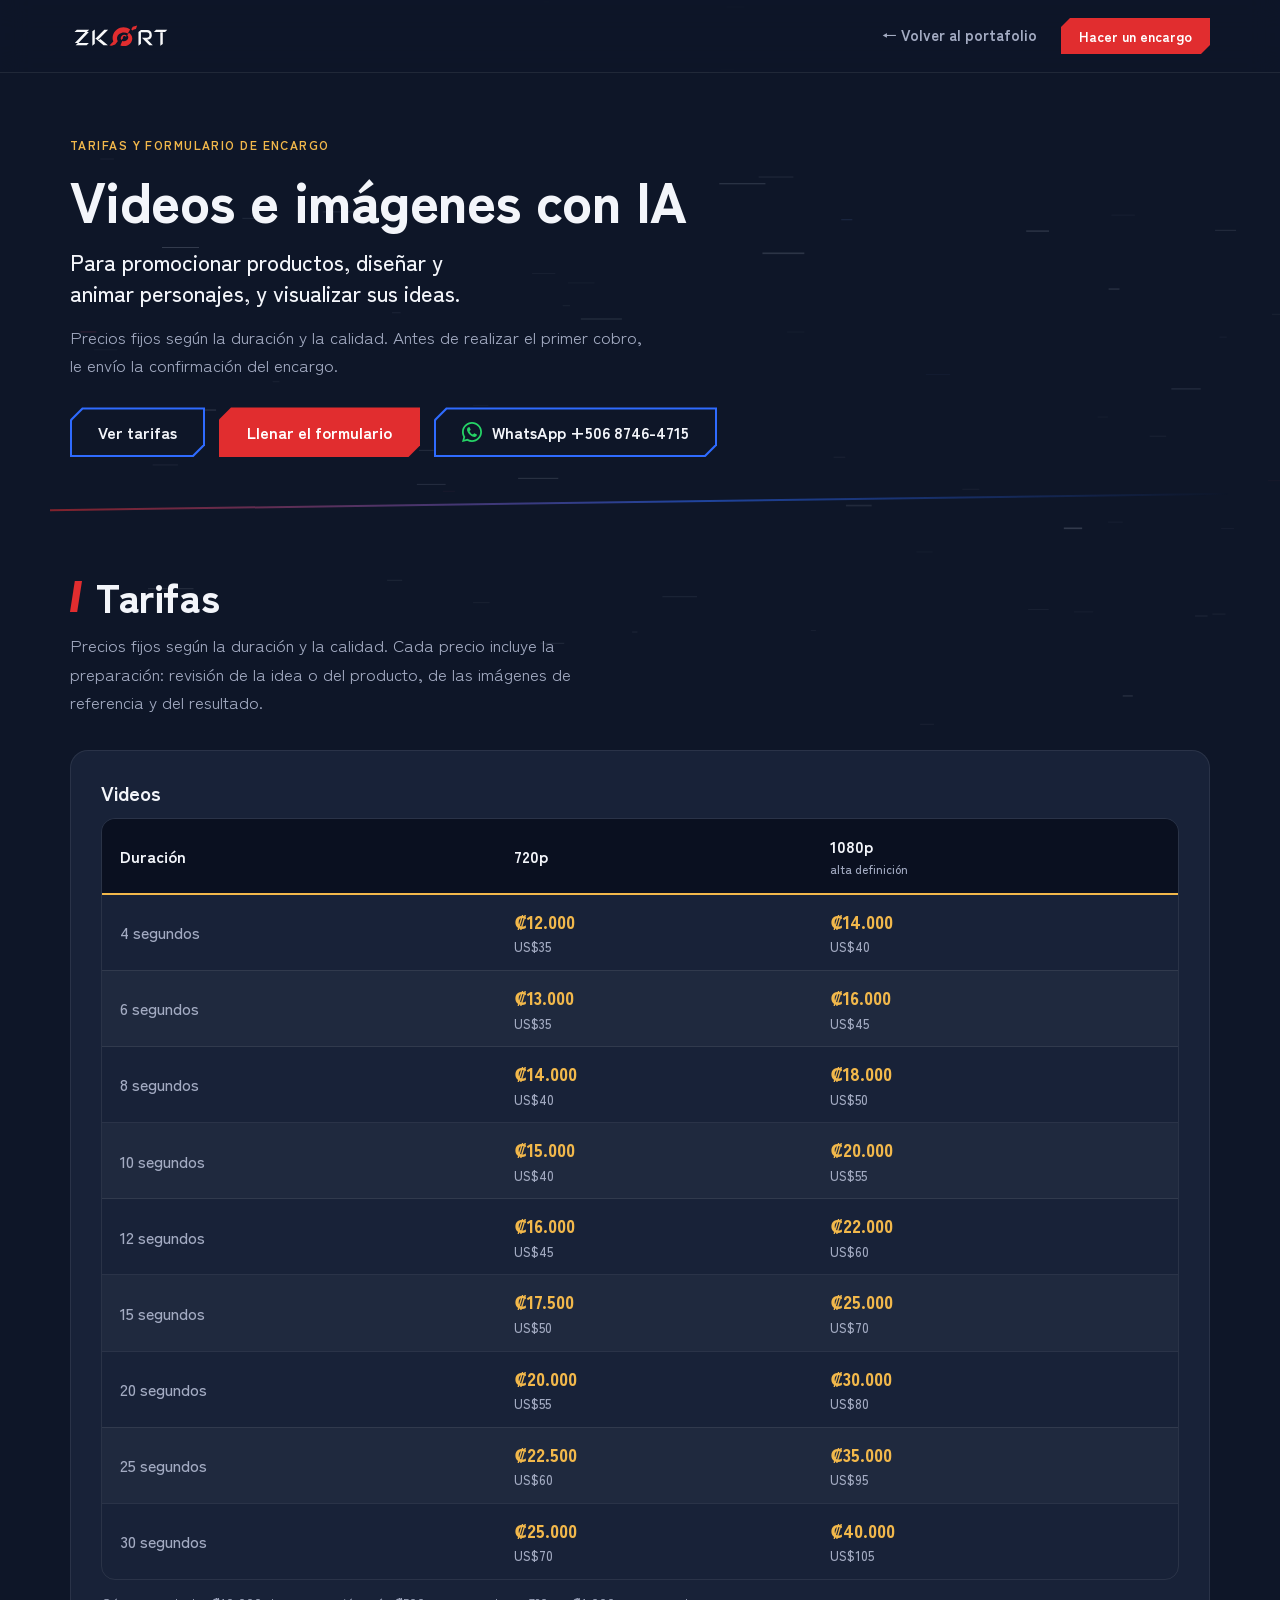
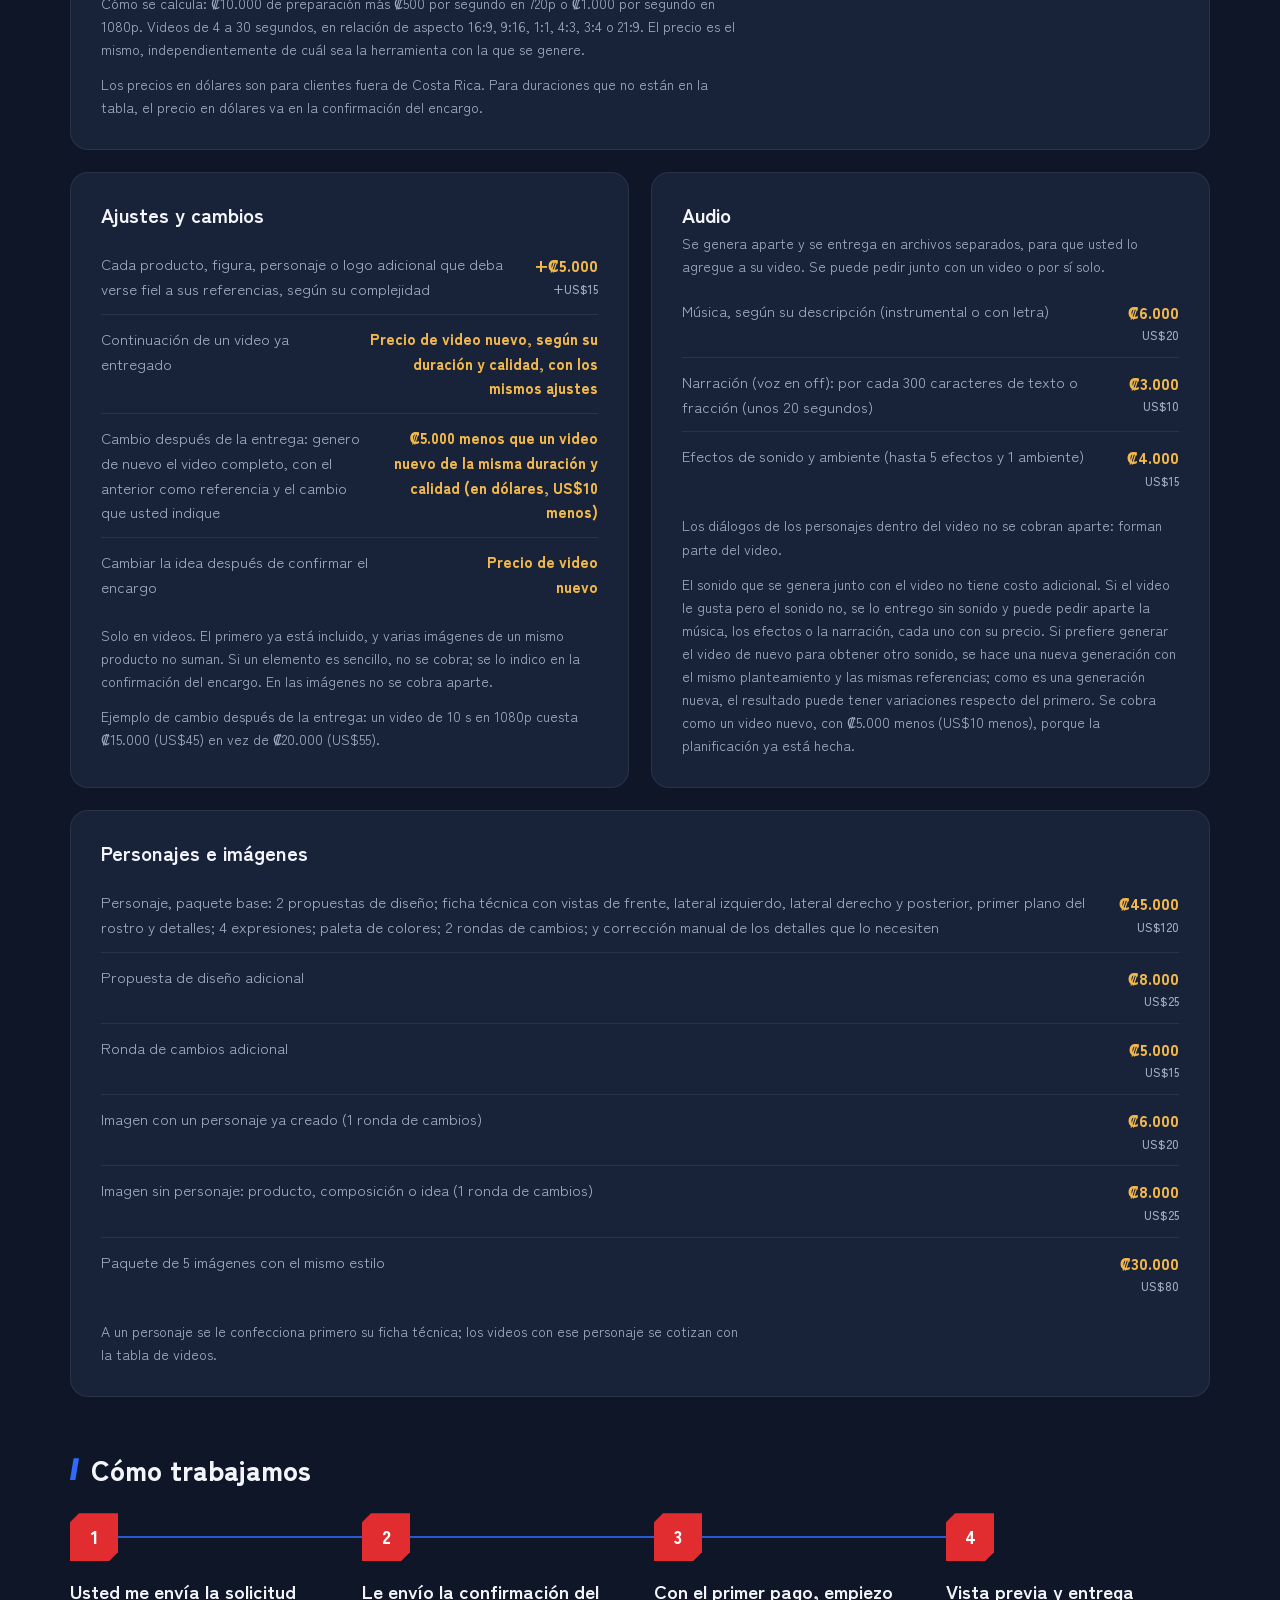
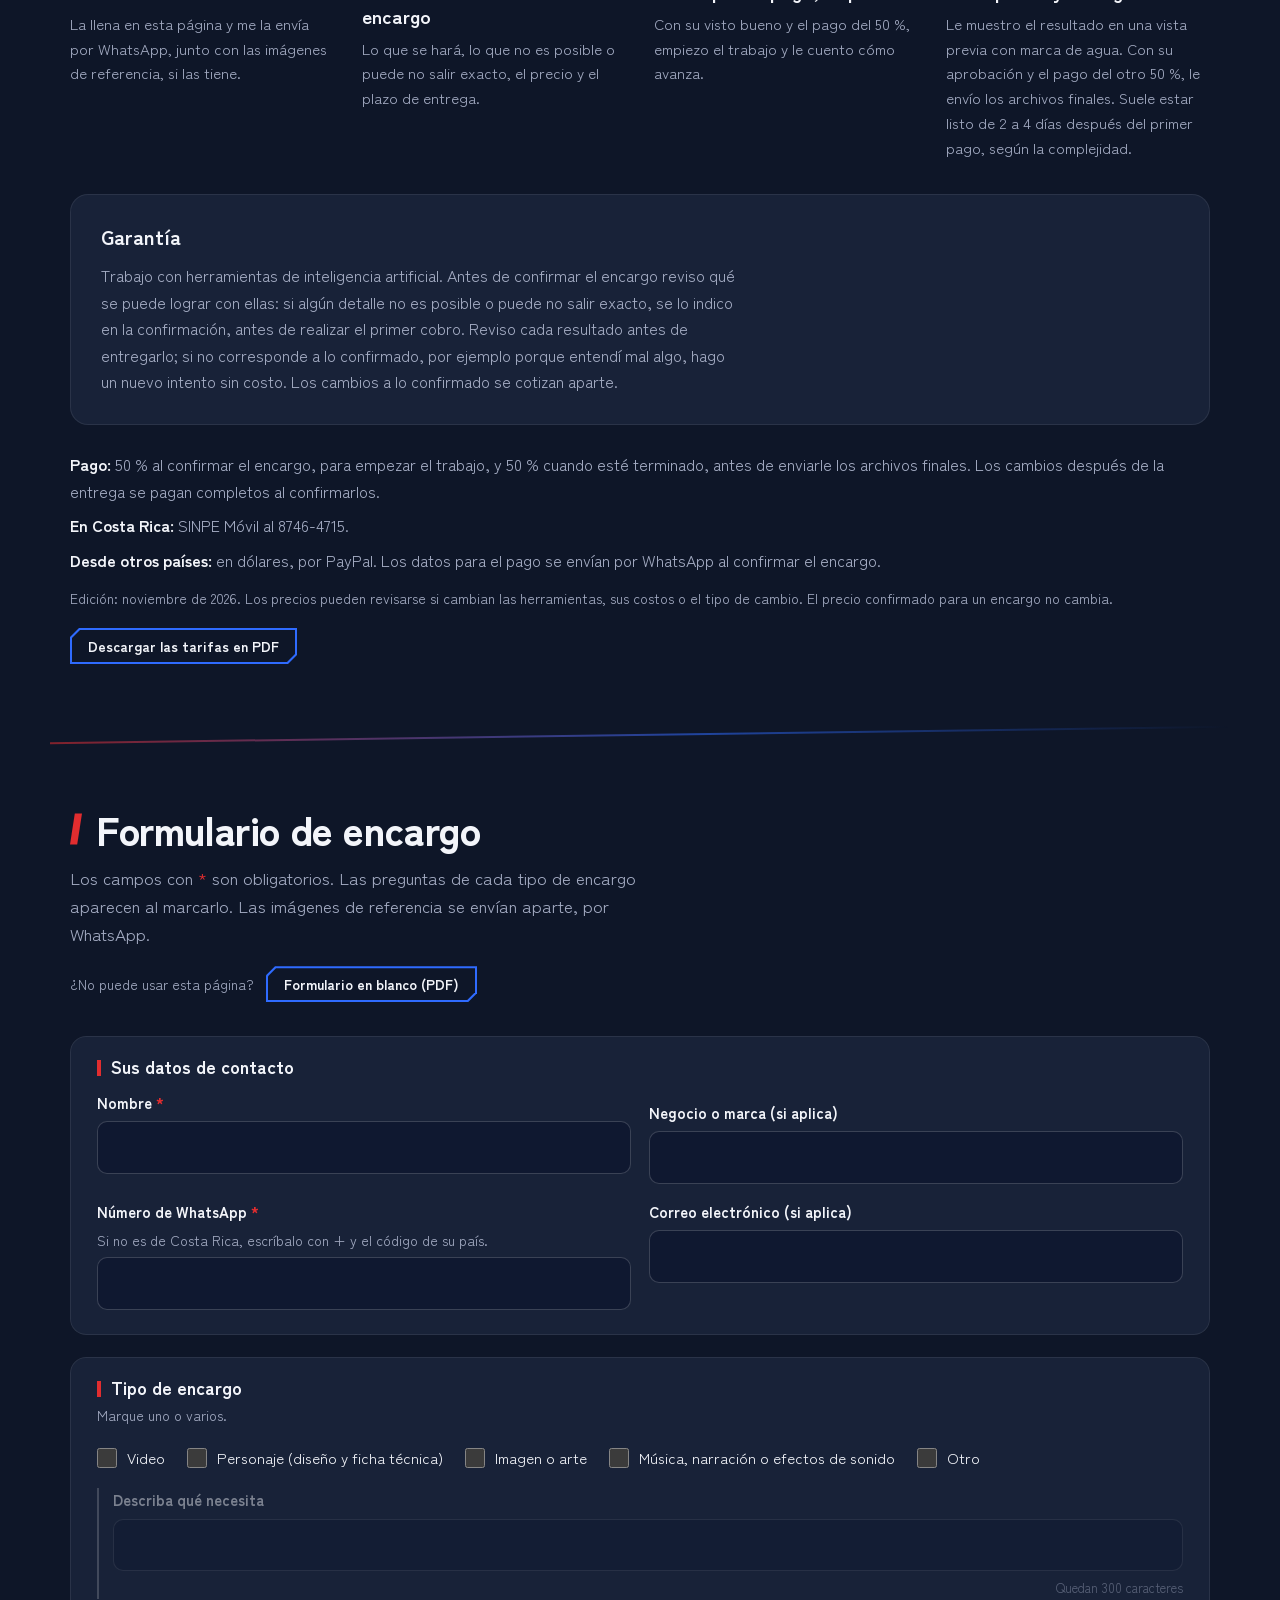
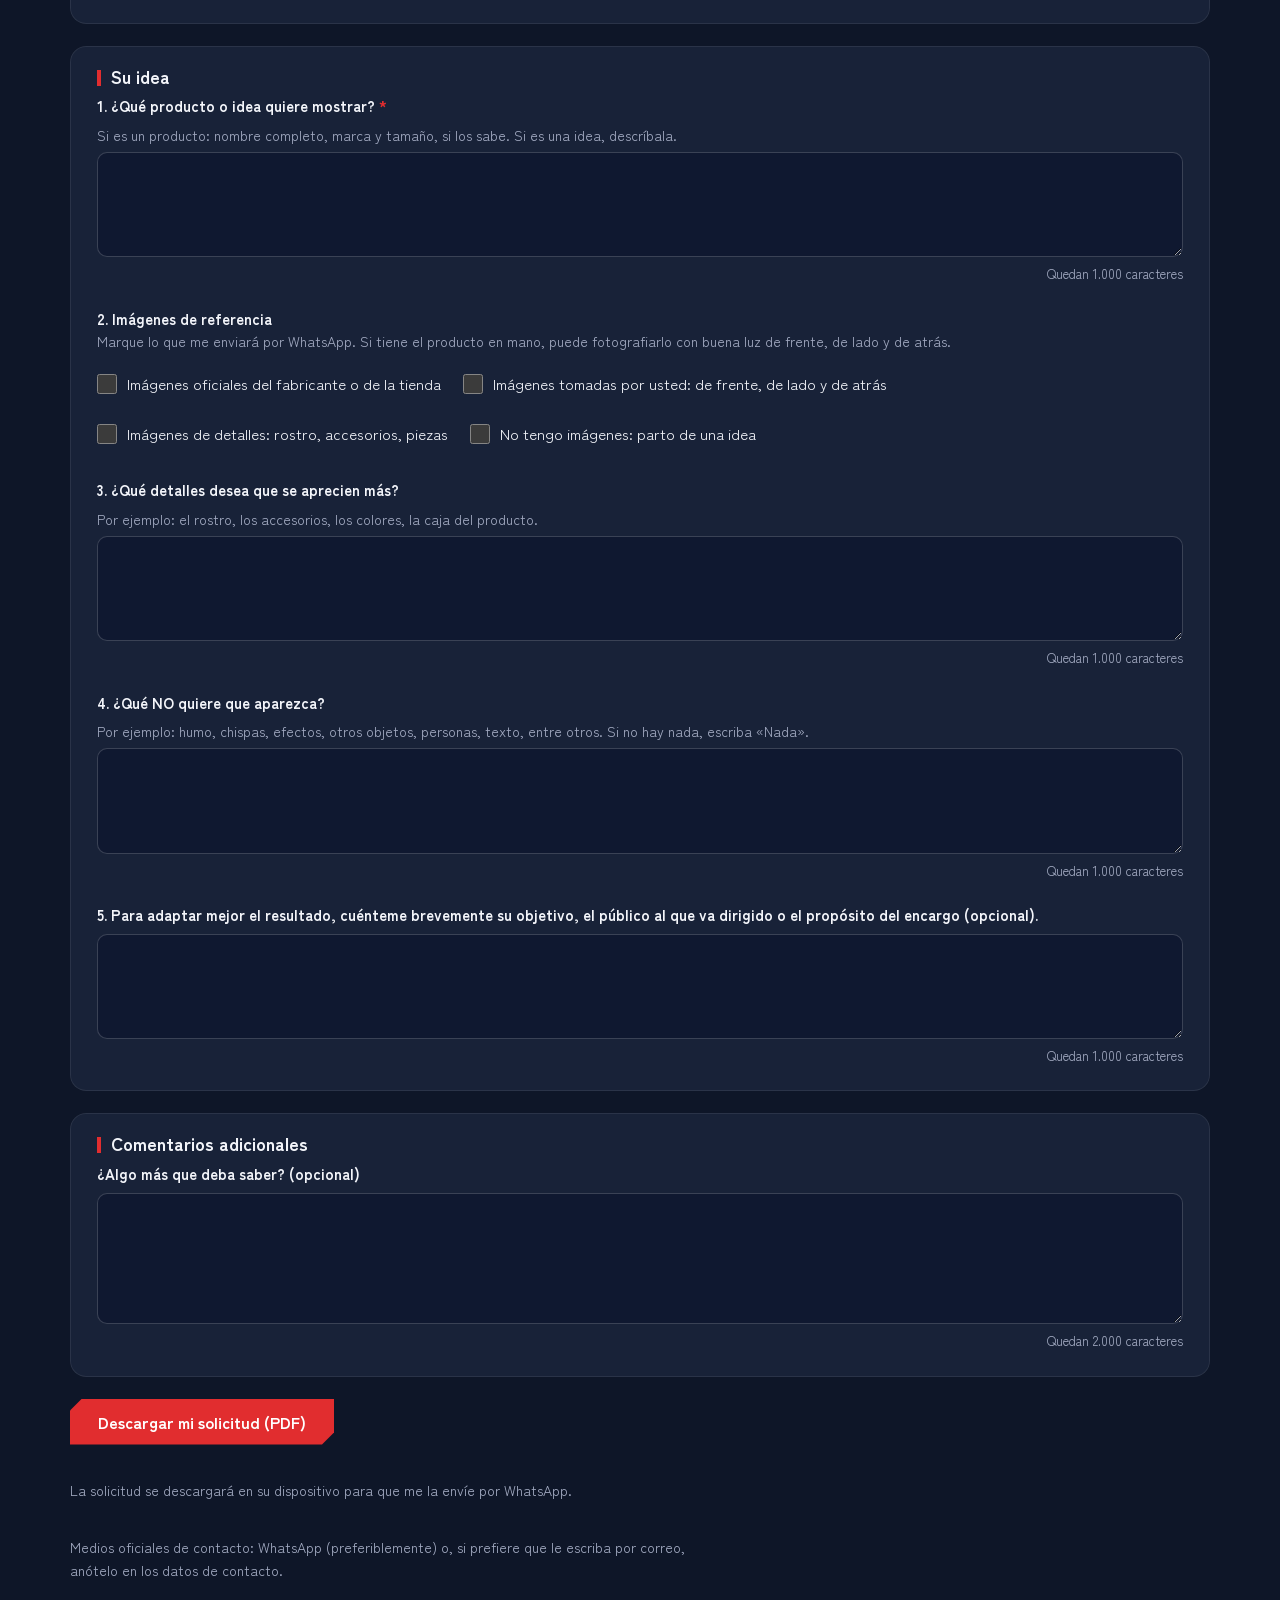
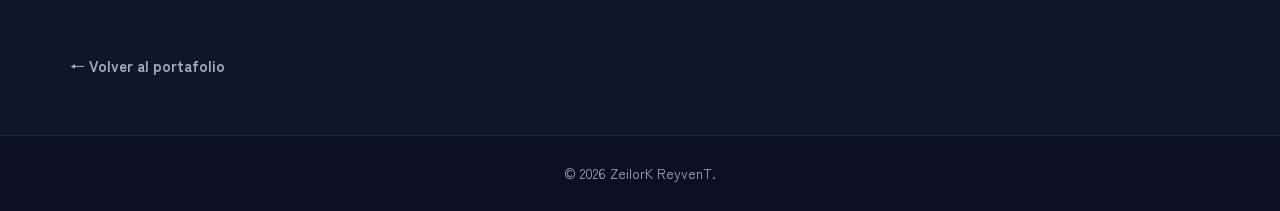
==== commit 6e5ce4c3: "Aclara el ejemplo del cambio después de la entrega en las tarifas Co-Authored-By: Claude Opus 5.5 <n" ====
--- a/encargos/index.html
+++ b/encargos/index.html
@@ -270,7 +270,7 @@
 <li><span>Cambiar la idea después de confirmar el encargo</span><strong class="w">Precio de video nuevo</strong></li>
           </ul>
           <p class="note">Solo en videos. El primero ya está incluido, y varias imágenes de un mismo producto no suman. Si un elemento es sencillo, no se cobra; se lo indico en la confirmación del encargo. En las imágenes no se cobra aparte.</p>
-          <p class="note">Ejemplo: 10 s en 1080p cuesta ₡15.000 (US$45) en vez de ₡20.000 (US$55).</p>
+          <p class="note">Ejemplo de cambio después de la entrega: un video de 10 s en 1080p cuesta ₡15.000 (US$45) en vez de ₡20.000 (US$55).</p>
         </div>
         <div class="card">
           <h3>Audio</h3>
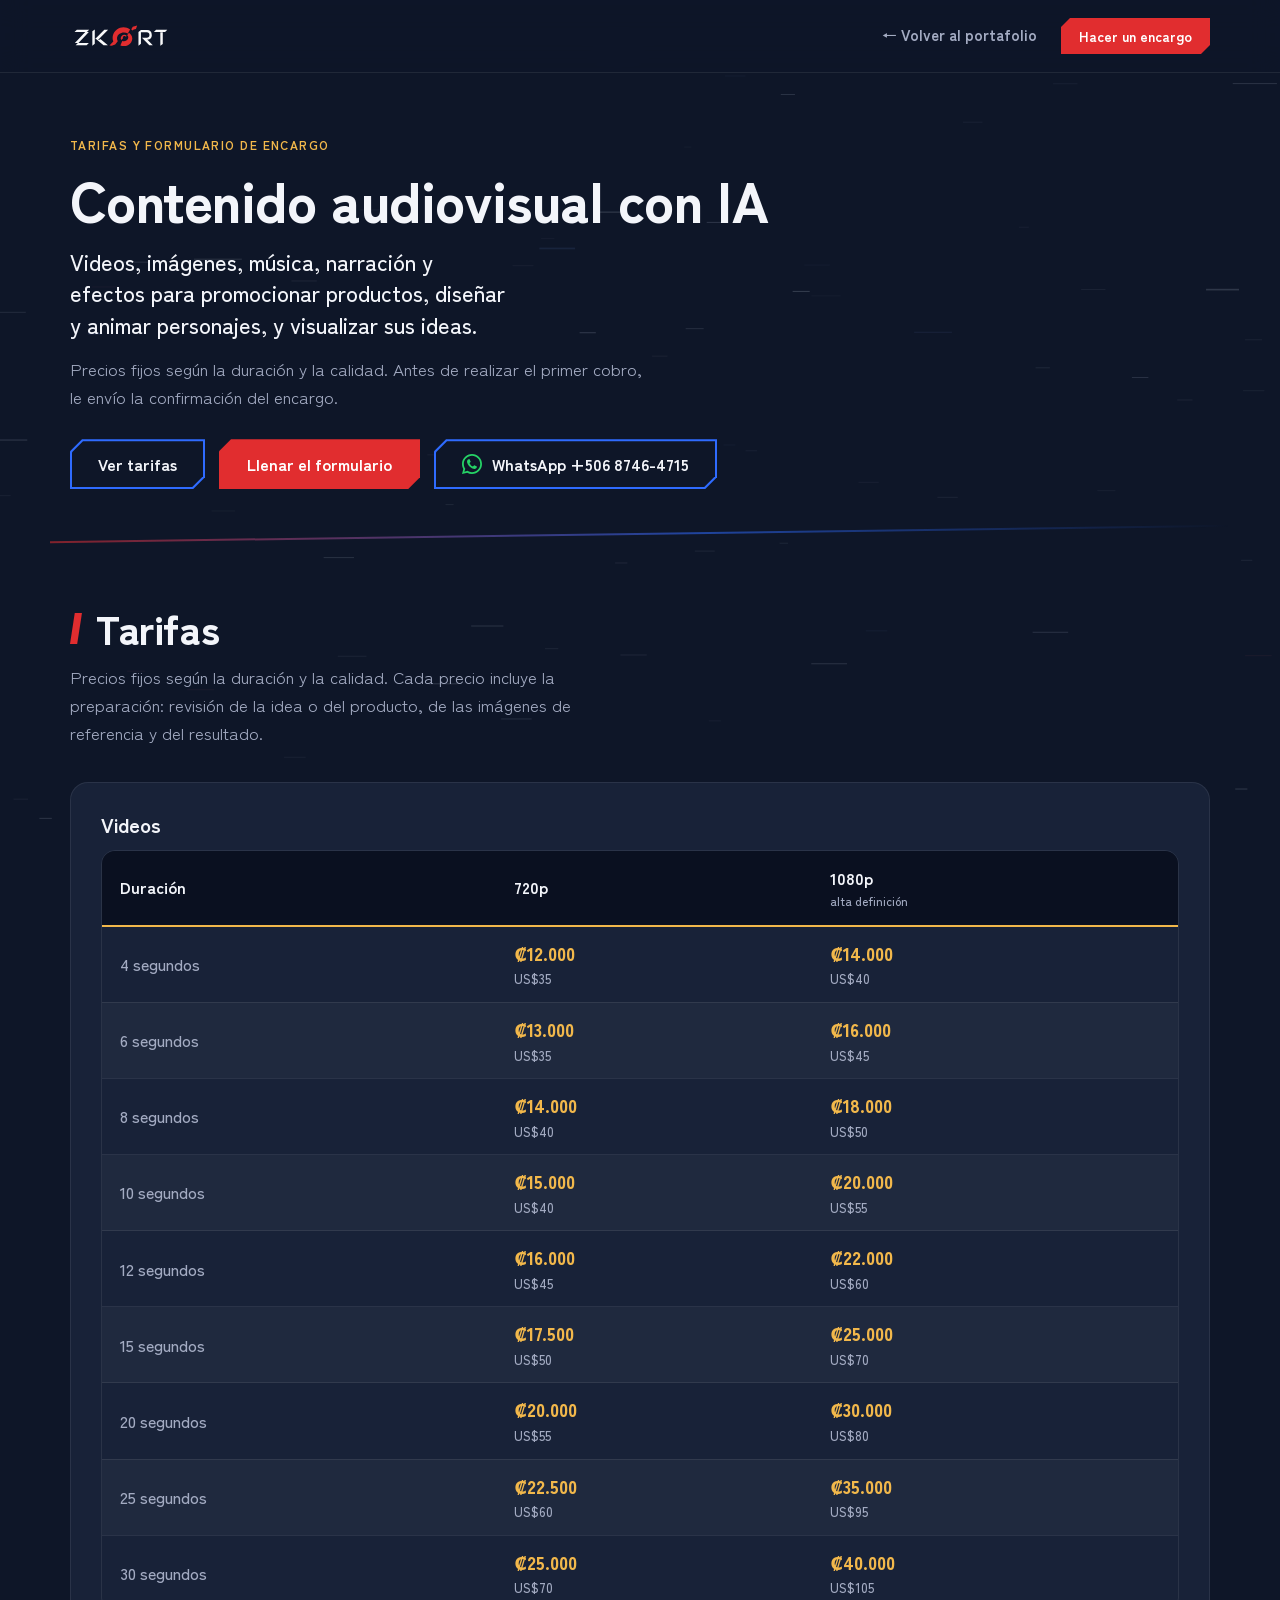
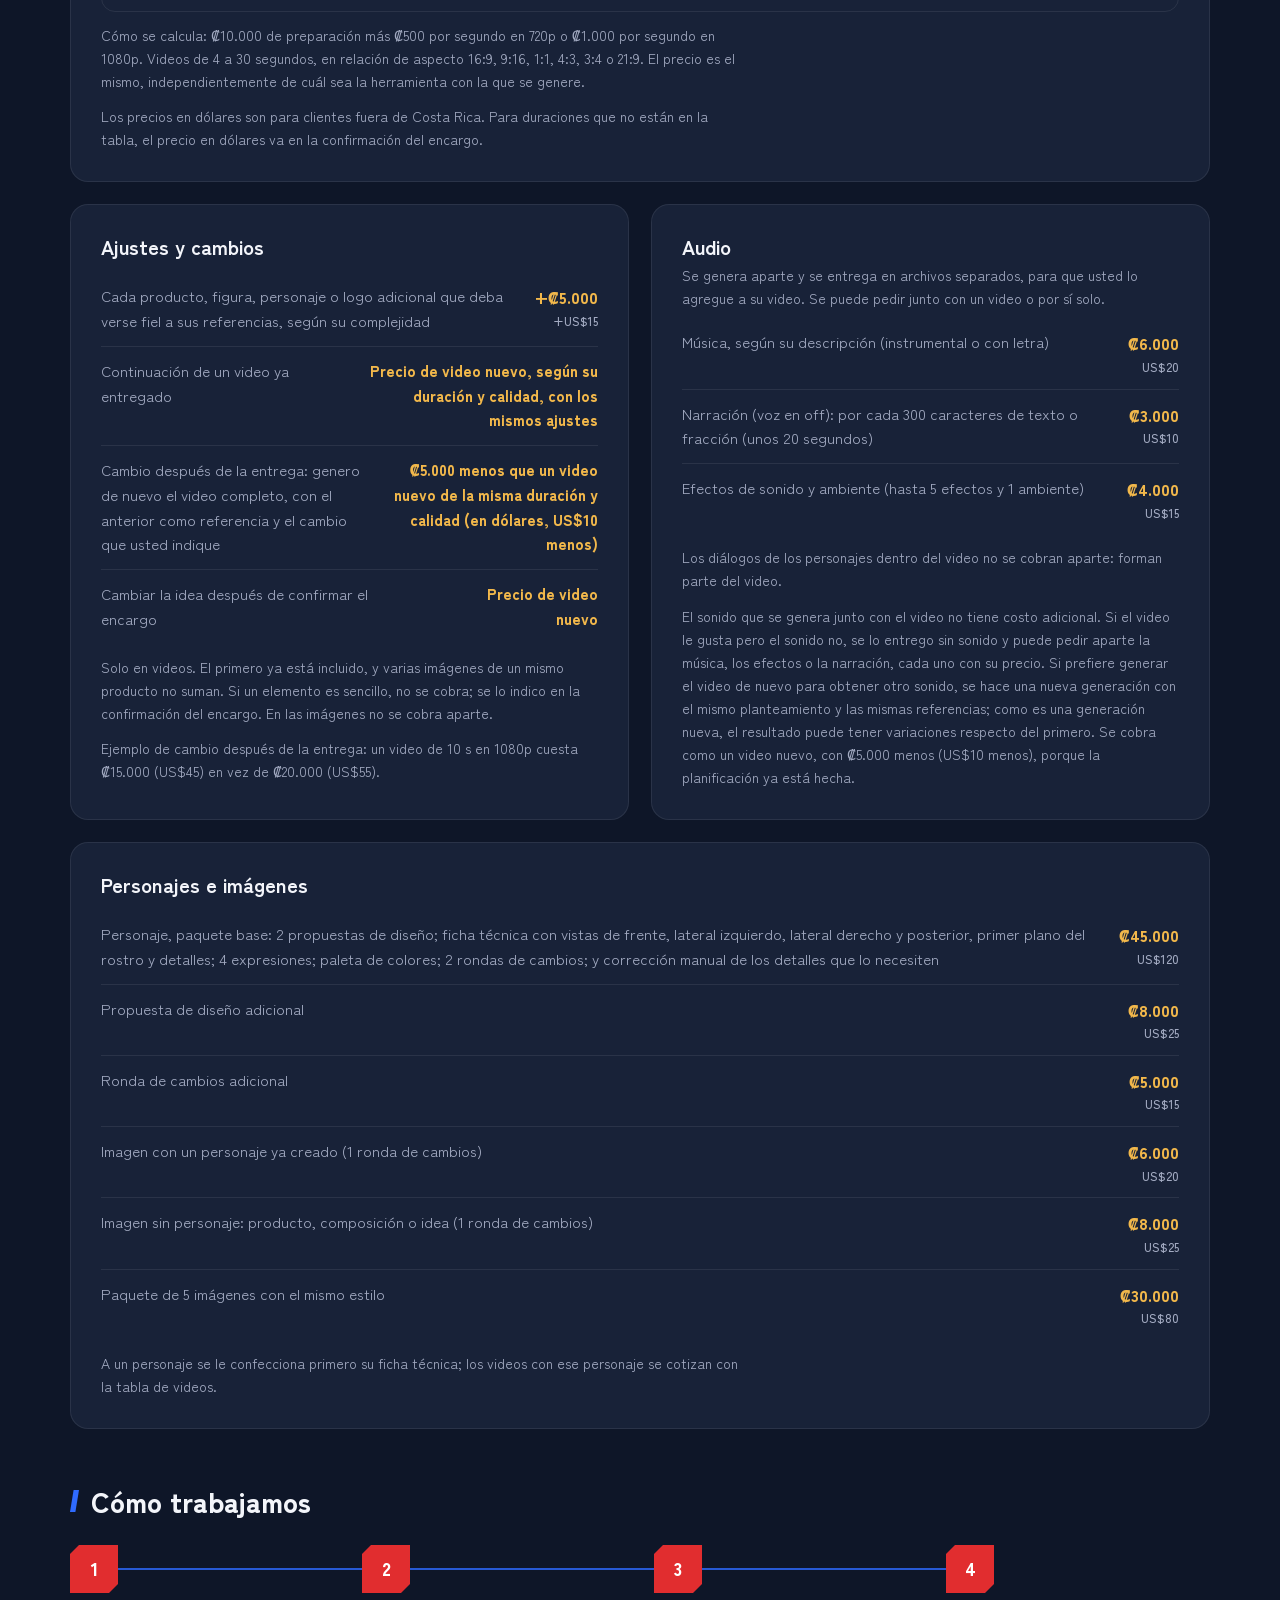
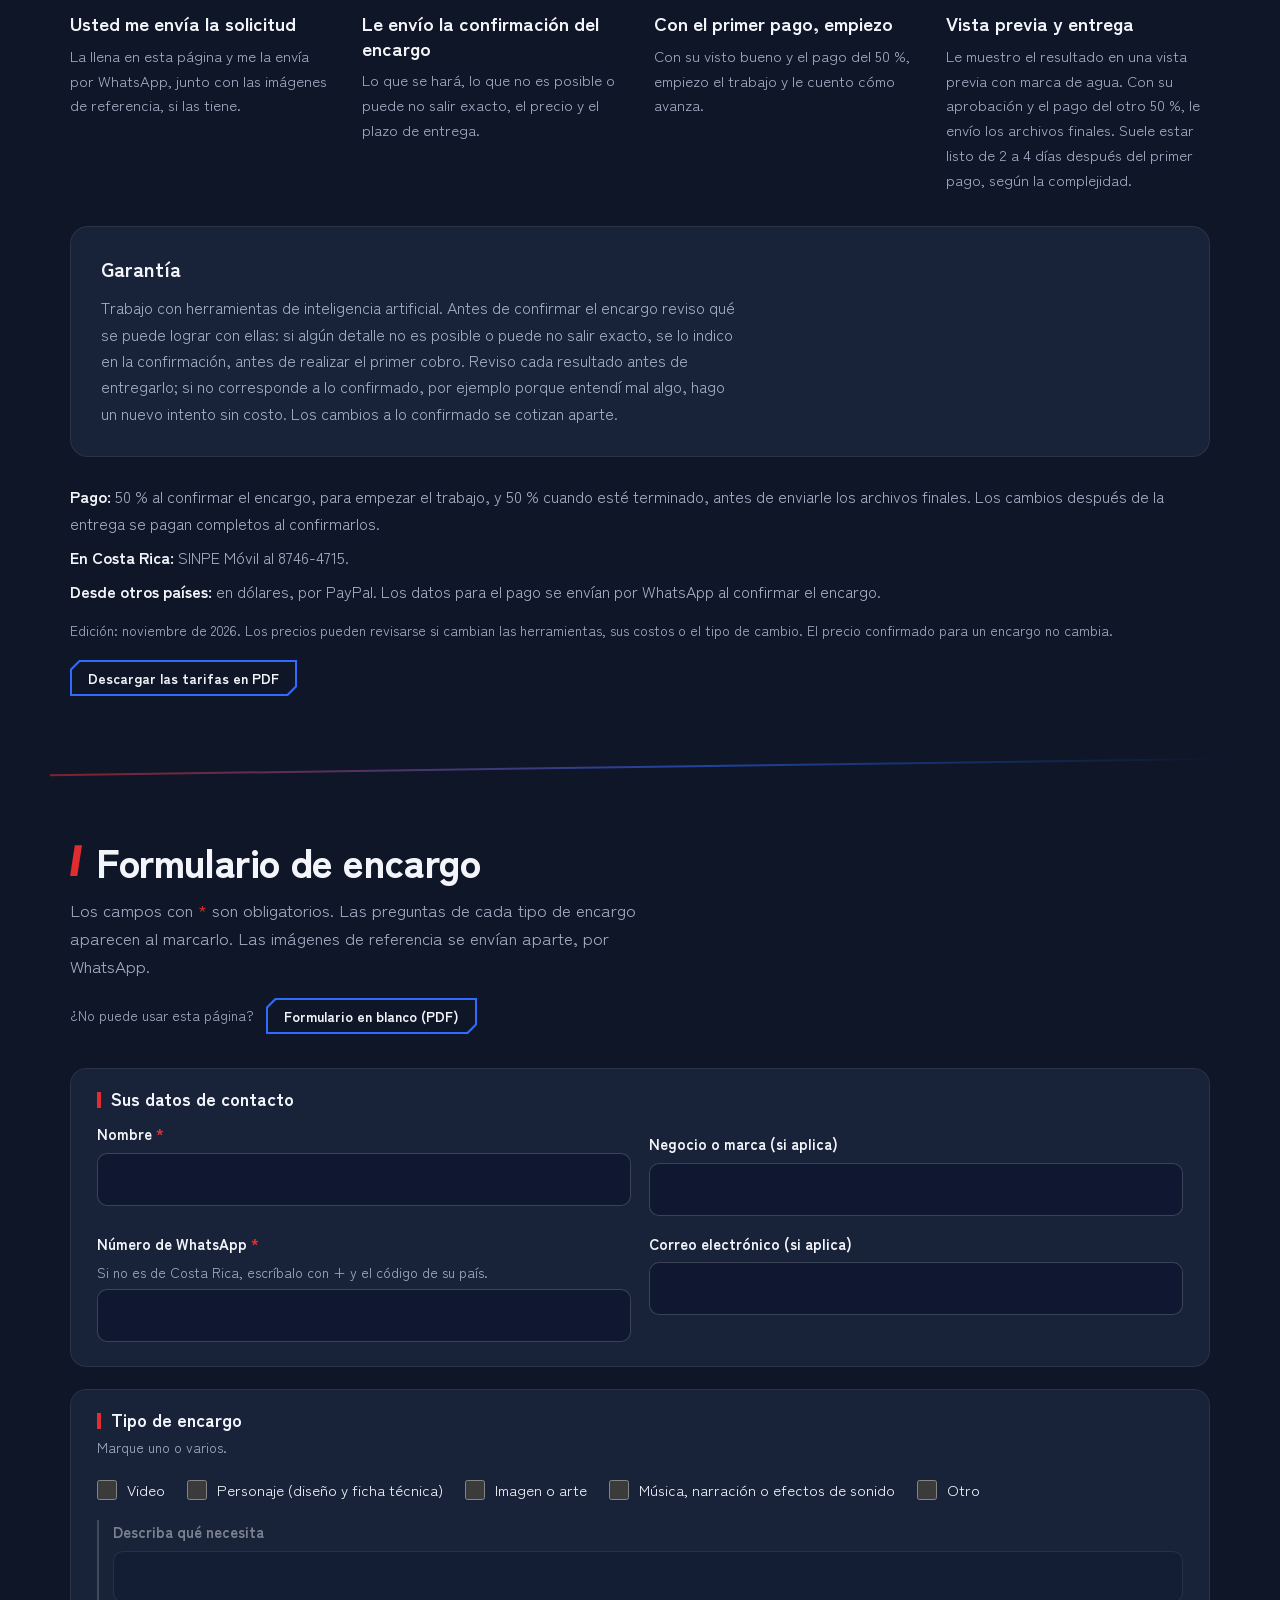
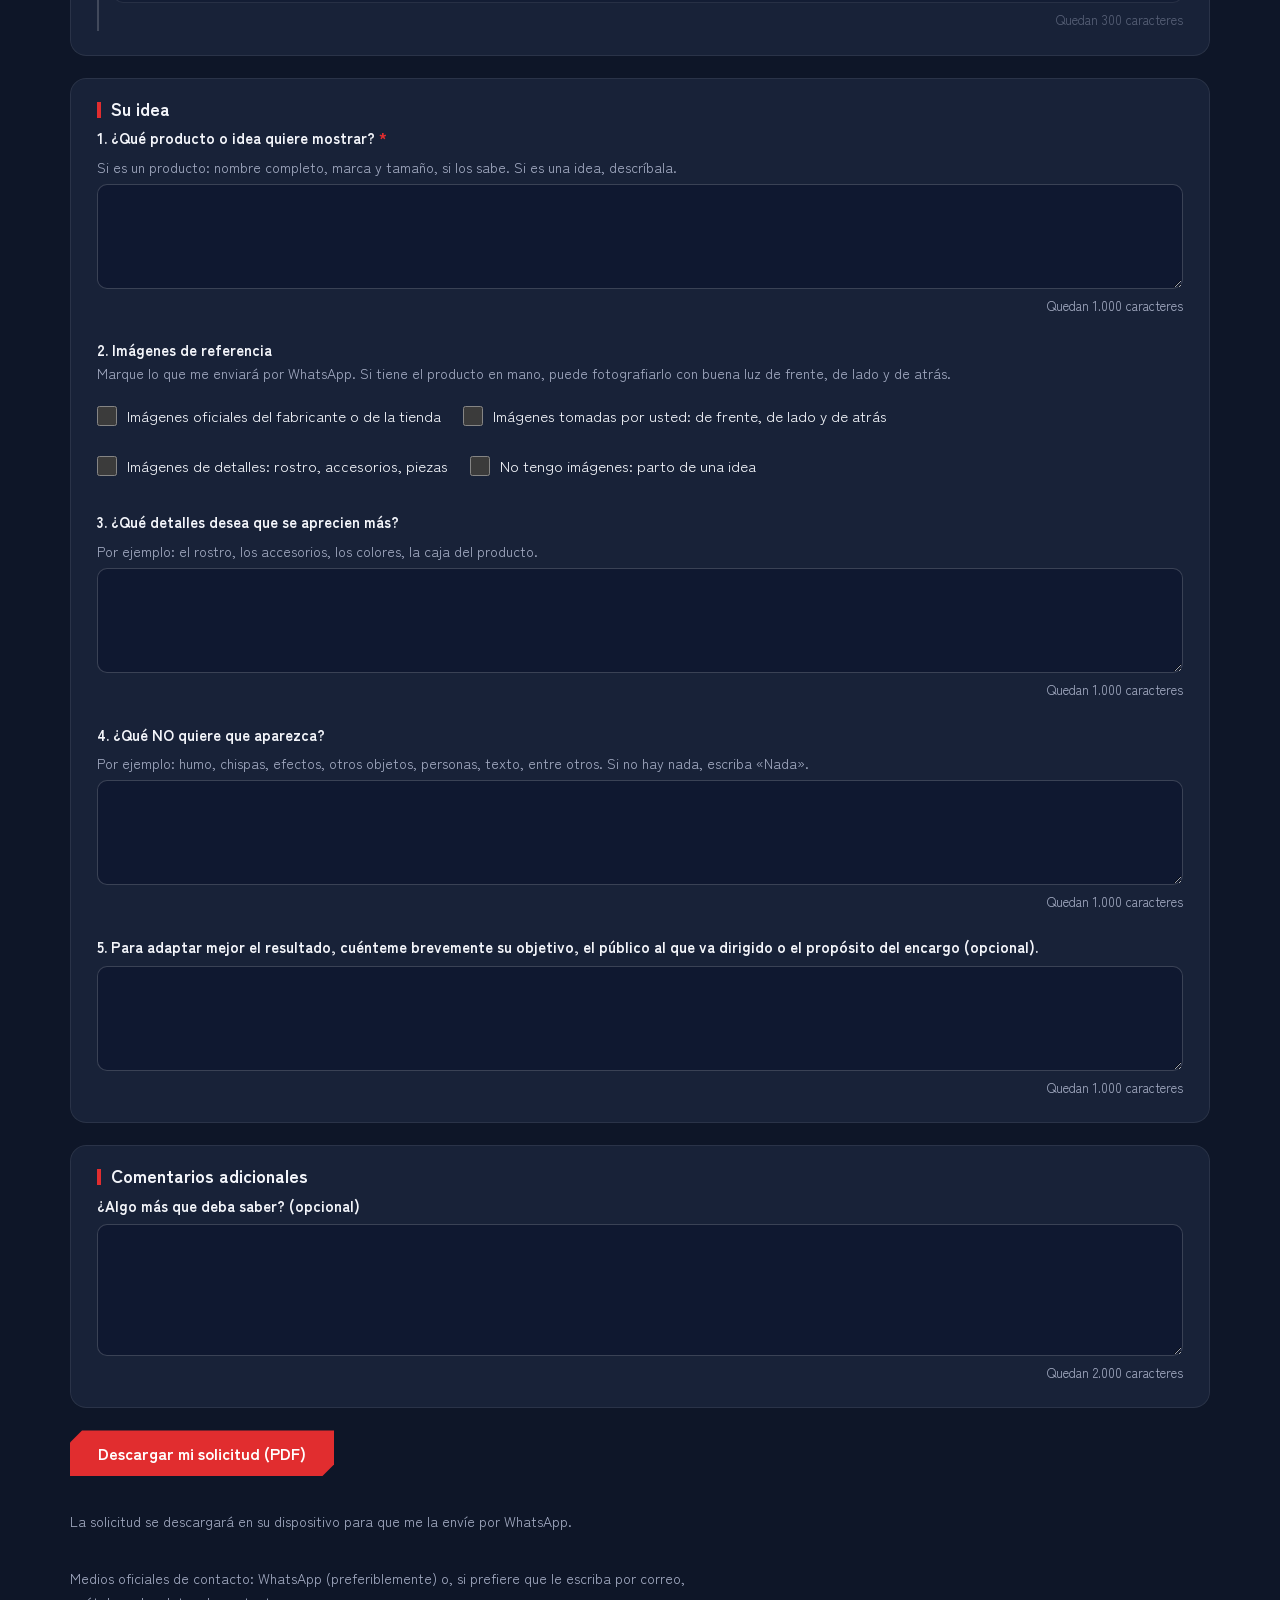
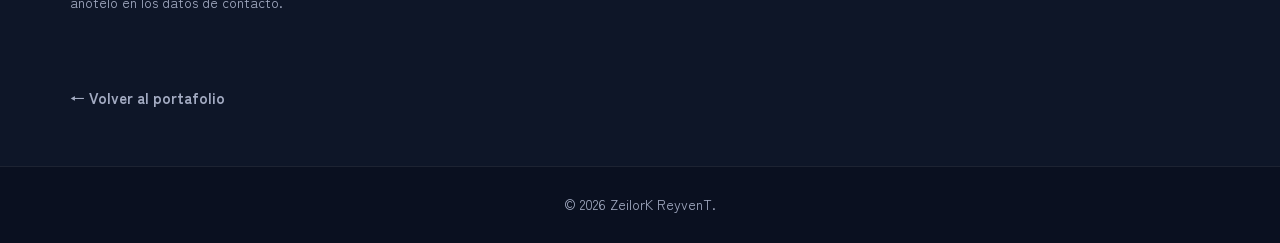
==== commit 1c19d586: "Título «Contenido audiovisual con IA» en todo lo que ve el cliente - Portada de la página principal " ====
--- a/encargos/index.html
+++ b/encargos/index.html
@@ -3,20 +3,20 @@
 <head>
 <meta charset="utf-8">
 <meta name="viewport" content="width=device-width, initial-scale=1, viewport-fit=cover">
-<title>Videos e imágenes con IA · ZeilorK ReyvenT</title>
-<meta name="description" content="Videos e imágenes con IA para promocionar productos, diseñar y animar personajes, y visualizar sus ideas. Precios fijos y formulario de encargo.">
+<title>Contenido audiovisual con IA · ZeilorK ReyvenT</title>
+<meta name="description" content="Videos, imágenes, música, narración y efectos para promocionar productos, diseñar y animar personajes, y visualizar sus ideas. Precios fijos y formulario de encargo.">
 <meta name="theme-color" content="#0E1628">
 <link rel="canonical" href="https://zeilork-reyvent.github.io/encargos/">
 <meta property="og:site_name" content="ZeilorK ReyvenT">
-<meta property="og:title" content="Videos e imágenes con IA">
-<meta property="og:description" content="Para promocionar productos, diseñar y animar personajes, y visualizar sus ideas. Tarifas y formulario de encargo.">
+<meta property="og:title" content="Contenido audiovisual con IA">
+<meta property="og:description" content="Videos, imágenes, música, narración y efectos para promocionar productos, diseñar y animar personajes, y visualizar sus ideas. Tarifas y formulario de encargo.">
 <meta property="og:type" content="website">
 <meta property="og:url" content="https://zeilork-reyvent.github.io/encargos/">
 <meta property="og:locale" content="es_LA">
 <meta property="og:image" content="https://zeilork-reyvent.github.io/encargos/vista-previa.jpg">
 <meta property="og:image:width" content="1200">
 <meta property="og:image:height" content="630">
-<meta property="og:image:alt" content="Logo de ZeilorK ReyvenT con el texto: Videos e imágenes con IA">
+<meta property="og:image:alt" content="Logo de ZeilorK ReyvenT con el texto: Contenido audiovisual con IA">
 <meta name="twitter:card" content="summary_large_image">
 <link rel="icon" href="[data-uri]">
 <link rel="apple-touch-icon" href="[data-uri]">
@@ -219,8 +219,8 @@
   <section class="intro">
     <div class="wrap">
       <p class="eyebrow">Tarifas y formulario de encargo</p>
-      <h1>Videos e imágenes con&nbsp;IA</h1>
-      <p class="sub-h">Para promocionar productos, diseñar y animar personajes, y visualizar sus ideas.</p>
+      <h1>Contenido audiovisual con&nbsp;IA</h1>
+      <p class="sub-h">Videos, imágenes, música, narración y efectos para promocionar productos, diseñar y animar personajes, y visualizar sus ideas.</p>
       <p class="lead">Precios fijos según la duración y la calidad. Antes de realizar el primer cobro, le envío la confirmación del encargo.</p>
       <div class="actions">
         <a class="btn btn-ghost" href="#tarifas"><span>Ver tarifas</span></a>
@@ -317,7 +317,7 @@
         </div>
       </div>
       <div class="pdf-links">
-        <a class="btn btn-ghost btn-sm" href="Tarifas%20de%20Videos%20e%20Im%C3%A1genes%20con%20IA.pdf" download="Tarifas de Videos e Imágenes con IA.pdf"><span>Descargar las tarifas en PDF</span></a>
+        <a class="btn btn-ghost btn-sm" href="Tarifas%20de%20Contenido%20Audiovisual%20con%20IA.pdf" download="Tarifas de Contenido Audiovisual con IA.pdf"><span>Descargar las tarifas en PDF</span></a>
       </div>
     </div>
   </section>
@@ -504,7 +504,7 @@
   /* ---------------------------------------------------------------- Formulario */
   var form = document.getElementById('form-encargo'), status = document.getElementById('form-status'), envio = document.getElementById('envio');
   var boton = form.querySelector('button[type="submit"]'), resumen = document.getElementById('resumen');
-  var ESQ = [{"id":"contacto","titulo":"Datos de contacto","items":[{"t":"texto","e":"Nombre","req":true,"n":"contacto_nombre"},{"t":"texto","e":"Negocio o marca (si aplica)","n":"contacto_negocio"},{"t":"texto","e":"Número de WhatsApp","req":true,"n":"contacto_whatsapp","tipo":"tel"},{"t":"texto","e":"Correo electrónico (si aplica)","n":"contacto_correo","tipo":"email"}]},{"id":"tipo","titulo":"Tipo de encargo","items":[{"t":"casillas","e":"Tipo de encargo","req":true,"id":"tipo","ops":[["tipo_video","Video"],["tipo_personaje","Personaje (diseño y ficha técnica)"],["tipo_imagen","Imagen o arte"],["tipo_audio","Música, narración o efectos de sonido"],["tipo_otro","Otro"]],"det":{"tipo_otro":{"n":"tipo_otro_detalle","e":"Describa qué necesita"}}}]},{"id":"idea","titulo":"Su idea","items":[{"t":"area","e":"1. ¿Qué producto o idea quiere mostrar?","req":true,"n":"q01_producto_idea"},{"t":"casillas","e":"2. Imágenes de referencia","req_si":["tipo_video","tipo_personaje","tipo_imagen"],"id":"q02_imagenes","ops":[["q02_oficiales","Imágenes oficiales del fabricante o de la tienda"],["q02_propias","Imágenes tomadas por usted: de frente, de lado y de atrás"],["q02_detalles","Imágenes de detalles: rostro, accesorios, piezas"],["q02_sin_imagenes","No tengo imágenes: parto de una idea"]],"excl":"q02_sin_imagenes"},{"t":"area","e":"3. ¿Qué detalles desea que se aprecien más?","req_si":["tipo_video","tipo_personaje","tipo_imagen"],"n":"q03_detalles"},{"t":"area","e":"4. ¿Qué NO quiere que aparezca?","req_si":["tipo_video","tipo_personaje","tipo_imagen"],"n":"q04_no_quiere"},{"t":"area","e":"5. Para adaptar mejor el resultado, cuénteme brevemente su objetivo, el público al que va dirigido o el propósito del encargo (opcional).","n":"q05_objetivo"}]},{"id":"video","titulo":"Video","items":[{"t":"opcion","e":"6. Formato (relación de aspecto)","req":true,"n":"q06_formato","ops":[["16_9","Horizontal 16:9"],["9_16","Vertical 9:16"],["1_1","Cuadrado 1:1"],["4_3","Horizontal 4:3"],["3_4","Vertical 3:4"],["21_9","Panorámico 21:9"]]},{"t":"lista","e":"7. Duración","req":true,"n":"q07_duracion","ops":[["4","4 segundos"],["5","5 segundos"],["6","6 segundos"],["7","7 segundos"],["8","8 segundos"],["9","9 segundos"],["10","10 segundos"],["11","11 segundos"],["12","12 segundos"],["13","13 segundos"],["14","14 segundos"],["15","15 segundos"],["16","16 segundos"],["17","17 segundos"],["18","18 segundos"],["19","19 segundos"],["20","20 segundos"],["21","21 segundos"],["22","22 segundos"],["23","23 segundos"],["24","24 segundos"],["25","25 segundos"],["26","26 segundos"],["27","27 segundos"],["28","28 segundos"],["29","29 segundos"],["30","30 segundos"]]},{"t":"opcion","e":"8. Calidad","req":true,"n":"q08_calidad","ops":[["720p","720p"],["1080p","1080p (alta definición)"]]},{"t":"area","e":"9. ¿Cuál es el escenario que desea para el video?","req":true,"n":"q09_escenario"},{"t":"area","e":"10. Si en el video aparece una figura, un objeto o un personaje, ¿debe quedarse quieto todo el tiempo o solo en una parte?","req":true,"n":"q10_movimiento_camara"},{"t":"sino","e":"11. ¿El video debe mostrar un logo, una marca o un texto?","req":true,"base":"q11_logo","etq":"En caso de que sí, indique cuál y cómo debe aparecer (por ejemplo: al final, con una transición)."},{"t":"sino","e":"12. ¿Quiere que el video incluya el sonido que se genera junto con la imagen?","req":true,"base":"q12_sonido","etq":"En caso de que sí, describa los sonidos que espera y, si alguien habla, escriba lo que dice."}],"cond":"tipo_video"},{"id":"personaje","titulo":"Personaje","items":[{"t":"area","e":"13. ¿Para qué proyecto o negocio es el personaje, a quién va dirigido y qué personalidad debe tener?","req":true,"n":"q13_proyecto_personalidad"},{"t":"area","e":"14. ¿Humano, animal, criatura, robot u objeto? ¿Qué estilo: anime, caricatura, realista, chibi?","req":true,"n":"q14_tipo_estilo"},{"t":"texto","e":"15. Si tiene una paleta de colores definida o una idea de combinación de colores, compártamela (opcional).","n":"q15_colores"},{"t":"area","e":"16. ¿En qué tipo de contenido aparecerá el personaje?","req":true,"n":"q16_contenido"},{"t":"sino","e":"17. ¿El personaje habla?","req":true,"base":"q17_habla","etq":"En caso de que sí, describa cómo suena: edad aproximada, tono, acento."}],"cond":"tipo_personaje"},{"id":"imagen","titulo":"Imagen o arte","items":[{"t":"casillas","e":"18. Formato (relación de aspecto)","req":true,"id":"q18_formato","ops":[["q18_1_1","Cuadrada 1:1"],["q18_4_5","Vertical 4:5"],["q18_9_16","Vertical 9:16"],["q18_16_9","Horizontal 16:9"],["q18_otra","Otra proporción"]],"excl":"q18_otra","det":{"q18_otra":{"n":"q18_otra_detalle","e":"¿Cuál?"}}},{"t":"area","e":"19. ¿Cuántas imágenes desea y sobre qué debe ser cada una?","req":true,"n":"q19_cantidad"},{"t":"sino","e":"20. ¿La imagen o las imágenes llevan texto o un logo?","req":true,"base":"q20_texto_logo","etq":"En caso de que sí, escriba el texto exacto o describa el logo, y dónde debe ir."}],"cond":"tipo_imagen"},{"id":"audio","titulo":"Música, narración y efectos de sonido","items":[{"t":"casillas","e":"21. ¿Qué necesita?","req":true,"id":"q21_audio","ops":[["q21_musica","Música"],["q21_narracion","Narración (voz en off)"],["q21_efectos","Efectos de sonido y ambiente"]],"det":{"q21_musica":{"n":"q21_musica_detalle","e":"Música: describa el estilo, el ritmo, los instrumentos o la letra"},"q21_narracion":{"n":"q21_narracion_detalle","e":"Narración: escriba el texto y cómo debe sonar la voz"},"q21_efectos":{"n":"q21_efectos_detalle","e":"Efectos: descríbalos, con el ambiente, e indique si son para el video de este encargo, para un video suyo (envíemelo por WhatsApp) o sueltos"}}}],"cond":"tipo_audio"},{"id":"comentarios","titulo":"Comentarios adicionales","items":[{"t":"area","e":"¿Algo más que deba saber? (opcional)","n":"comentarios"}]}], LOGOS = {"lockup":{"w":1380.0,"h":225.0,"ink":[35.81,34.69,1362.94,193.69]},"wa":{"w":540.0,"h":540.0,"ink":[0.0,0.0,540.0,540.0]},"compacto":{"w":682.5,"h":187.5,"ink":[30.0,24.19,651.0,161.44]}}, CFG = {"sitio":"zeilork-reyvent.github.io/encargos/","waNum":"+506 8746-4715","nombreSol":"Solicitud de Encargo","waLink":"https://wa.me/50687464715","waImg":"Hola. Le envío mi solicitud de encargo en PDF y las imágenes de referencia.","waSolo":"Hola. Le envío mi solicitud de encargo en PDF.","envioImg":"Ahora envíeme la solicitud por WhatsApp. Adjunte en el chat el archivo descargado y las imágenes de referencia.","envioSolo":"Ahora envíeme la solicitud por WhatsApp. Adjunte en el chat el archivo descargado."};
+  var ESQ = [{"id":"contacto","titulo":"Datos de contacto","items":[{"t":"texto","e":"Nombre","req":true,"n":"contacto_nombre"},{"t":"texto","e":"Negocio o marca (si aplica)","n":"contacto_negocio"},{"t":"texto","e":"Número de WhatsApp","req":true,"n":"contacto_whatsapp","tipo":"tel"},{"t":"texto","e":"Correo electrónico (si aplica)","n":"contacto_correo","tipo":"email"}]},{"id":"tipo","titulo":"Tipo de encargo","items":[{"t":"casillas","e":"Tipo de encargo","req":true,"id":"tipo","ops":[["tipo_video","Video"],["tipo_personaje","Personaje (diseño y ficha técnica)"],["tipo_imagen","Imagen o arte"],["tipo_audio","Música, narración o efectos de sonido"],["tipo_otro","Otro"]],"det":{"tipo_otro":{"n":"tipo_otro_detalle","e":"Describa qué necesita"}}}]},{"id":"idea","titulo":"Su idea","items":[{"t":"area","e":"1. ¿Qué producto o idea quiere mostrar?","req":true,"n":"q01_producto_idea"},{"t":"casillas","e":"2. Imágenes de referencia","req_si":["tipo_video","tipo_personaje","tipo_imagen"],"id":"q02_imagenes","ops":[["q02_oficiales","Imágenes oficiales del fabricante o de la tienda"],["q02_propias","Imágenes tomadas por usted: de frente, de lado y de atrás"],["q02_detalles","Imágenes de detalles: rostro, accesorios, piezas"],["q02_sin_imagenes","No tengo imágenes: parto de una idea"]],"excl":"q02_sin_imagenes"},{"t":"area","e":"3. ¿Qué detalles desea que se aprecien más?","req_si":["tipo_video","tipo_personaje","tipo_imagen"],"n":"q03_detalles"},{"t":"area","e":"4. ¿Qué NO quiere que aparezca?","req_si":["tipo_video","tipo_personaje","tipo_imagen"],"n":"q04_no_quiere"},{"t":"area","e":"5. Para adaptar mejor el resultado, cuénteme brevemente su objetivo, el público al que va dirigido o el propósito del encargo (opcional).","n":"q05_objetivo"}]},{"id":"video","titulo":"Video","items":[{"t":"opcion","e":"6. Formato (relación de aspecto)","req":true,"n":"q06_formato","ops":[["16_9","Horizontal 16:9"],["9_16","Vertical 9:16"],["1_1","Cuadrado 1:1"],["4_3","Horizontal 4:3"],["3_4","Vertical 3:4"],["21_9","Panorámico 21:9"]]},{"t":"lista","e":"7. Duración","req":true,"n":"q07_duracion","ops":[["4","4 segundos"],["5","5 segundos"],["6","6 segundos"],["7","7 segundos"],["8","8 segundos"],["9","9 segundos"],["10","10 segundos"],["11","11 segundos"],["12","12 segundos"],["13","13 segundos"],["14","14 segundos"],["15","15 segundos"],["16","16 segundos"],["17","17 segundos"],["18","18 segundos"],["19","19 segundos"],["20","20 segundos"],["21","21 segundos"],["22","22 segundos"],["23","23 segundos"],["24","24 segundos"],["25","25 segundos"],["26","26 segundos"],["27","27 segundos"],["28","28 segundos"],["29","29 segundos"],["30","30 segundos"]]},{"t":"opcion","e":"8. Calidad","req":true,"n":"q08_calidad","ops":[["720p","720p"],["1080p","1080p (alta definición)"]]},{"t":"area","e":"9. ¿Cuál es el escenario que desea para el video?","req":true,"n":"q09_escenario"},{"t":"area","e":"10. Si en el video aparece una figura, un objeto o un personaje, ¿debe quedarse quieto todo el tiempo o solo en una parte?","req":true,"n":"q10_movimiento_camara"},{"t":"sino","e":"11. ¿El video debe mostrar un logo, una marca o un texto?","req":true,"base":"q11_logo","etq":"En caso de que sí, indique cuál y cómo debe aparecer (por ejemplo: al final, con una transición)."},{"t":"sino","e":"12. ¿Quiere que el video incluya el sonido que se genera junto con la imagen?","req":true,"base":"q12_sonido","etq":"En caso de que sí, describa los sonidos que espera y, si alguien habla, escriba lo que dice."}],"cond":"tipo_video"},{"id":"personaje","titulo":"Personaje","items":[{"t":"area","e":"13. ¿Para qué proyecto o negocio es el personaje, a quién va dirigido y qué personalidad debe tener?","req":true,"n":"q13_proyecto_personalidad"},{"t":"area","e":"14. ¿Humano, animal, criatura, robot u objeto? ¿Qué estilo: anime, caricatura, realista, chibi?","req":true,"n":"q14_tipo_estilo"},{"t":"texto","e":"15. Si tiene una paleta de colores definida o una idea de combinación de colores, compártamela (opcional).","n":"q15_colores"},{"t":"area","e":"16. ¿En qué tipo de contenido aparecerá el personaje?","req":true,"n":"q16_contenido"},{"t":"sino","e":"17. ¿El personaje habla?","req":true,"base":"q17_habla","etq":"En caso de que sí, describa cómo suena: edad aproximada, tono, acento."}],"cond":"tipo_personaje"},{"id":"imagen","titulo":"Imagen o arte","items":[{"t":"casillas","e":"18. Formato (relación de aspecto)","req":true,"id":"q18_formato","ops":[["q18_1_1","Cuadrada 1:1"],["q18_4_5","Vertical 4:5"],["q18_9_16","Vertical 9:16"],["q18_16_9","Horizontal 16:9"],["q18_otra","Otra proporción"]],"excl":"q18_otra","det":{"q18_otra":{"n":"q18_otra_detalle","e":"¿Cuál?"}}},{"t":"area","e":"19. ¿Cuántas imágenes desea y sobre qué debe ser cada una?","req":true,"n":"q19_cantidad"},{"t":"sino","e":"20. ¿La imagen o las imágenes llevan texto o un logo?","req":true,"base":"q20_texto_logo","etq":"En caso de que sí, escriba el texto exacto o describa el logo, y dónde debe ir."}],"cond":"tipo_imagen"},{"id":"audio","titulo":"Música, narración y efectos de sonido","items":[{"t":"casillas","e":"21. ¿Qué necesita?","req":true,"id":"q21_audio","ops":[["q21_musica","Música"],["q21_narracion","Narración (voz en off)"],["q21_efectos","Efectos de sonido y ambiente"]],"det":{"q21_musica":{"n":"q21_musica_detalle","e":"Música: describa el estilo, el ritmo, los instrumentos o la letra"},"q21_narracion":{"n":"q21_narracion_detalle","e":"Narración: escriba el texto y cómo debe sonar la voz"},"q21_efectos":{"n":"q21_efectos_detalle","e":"Efectos: descríbalos, con el ambiente, e indique si son para el video de este encargo, para un video suyo (envíemelo por WhatsApp) o sueltos"}}}],"cond":"tipo_audio"},{"id":"comentarios","titulo":"Comentarios adicionales","items":[{"t":"area","e":"¿Algo más que deba saber? (opcional)","n":"comentarios"}]}], LOGOS = {"lockup":{"w":1380.0,"h":225.0,"ink":[35.81,34.69,1362.94,193.69]},"wa":{"w":540.0,"h":540.0,"ink":[0.0,0.0,540.0,540.0]},"compacto":{"w":682.5,"h":187.5,"ink":[30.0,24.19,651.0,161.44]}}, CFG = {"sitio":"zeilork-reyvent.github.io/encargos/","waNum":"+506 8746-4715","nombreSol":"Solicitud de Encargo","waLink":"https://wa.me/50687464715","titulo":"Contenido audiovisual con IA","waImg":"Hola. Le envío mi solicitud de encargo en PDF y las imágenes de referencia.","waSolo":"Hola. Le envío mi solicitud de encargo en PDF.","envioImg":"Ahora envíeme la solicitud por WhatsApp. Adjunte en el chat el archivo descargado y las imágenes de referencia.","envioSolo":"Ahora envíeme la solicitud por WhatsApp. Adjunte en el chat el archivo descargado."};
   var SITIO = CFG.sitio, WA_NUM = CFG.waNum;
   var VISUALES = ['tipo_video', 'tipo_personaje', 'tipo_imagen'], REFERENCIAS = ['q02_oficiales', 'q02_propias', 'q02_detalles'];
   var intentado = false;
@@ -726,7 +726,7 @@
         });
         logo(page, lockup, LOGOS.lockup, M, H - 24, 190);
         page.drawText('Solicitud de encargo', { x: M, y: H - 88, size: 26, font: bold, color: WHITE });
-        page.drawText('Videos e imágenes con IA', { x: M, y: H - 111, size: 12, font: font, color: LIGHT });
+        page.drawText(limpiar(CFG.titulo), { x: M, y: H - 111, size: 12, font: font, color: LIGHT });
         y = H - 132 - 22;
       } else {
         page.drawRectangle({ x: 0, y: H - 34, width: W, height: 34, color: NAVY });
